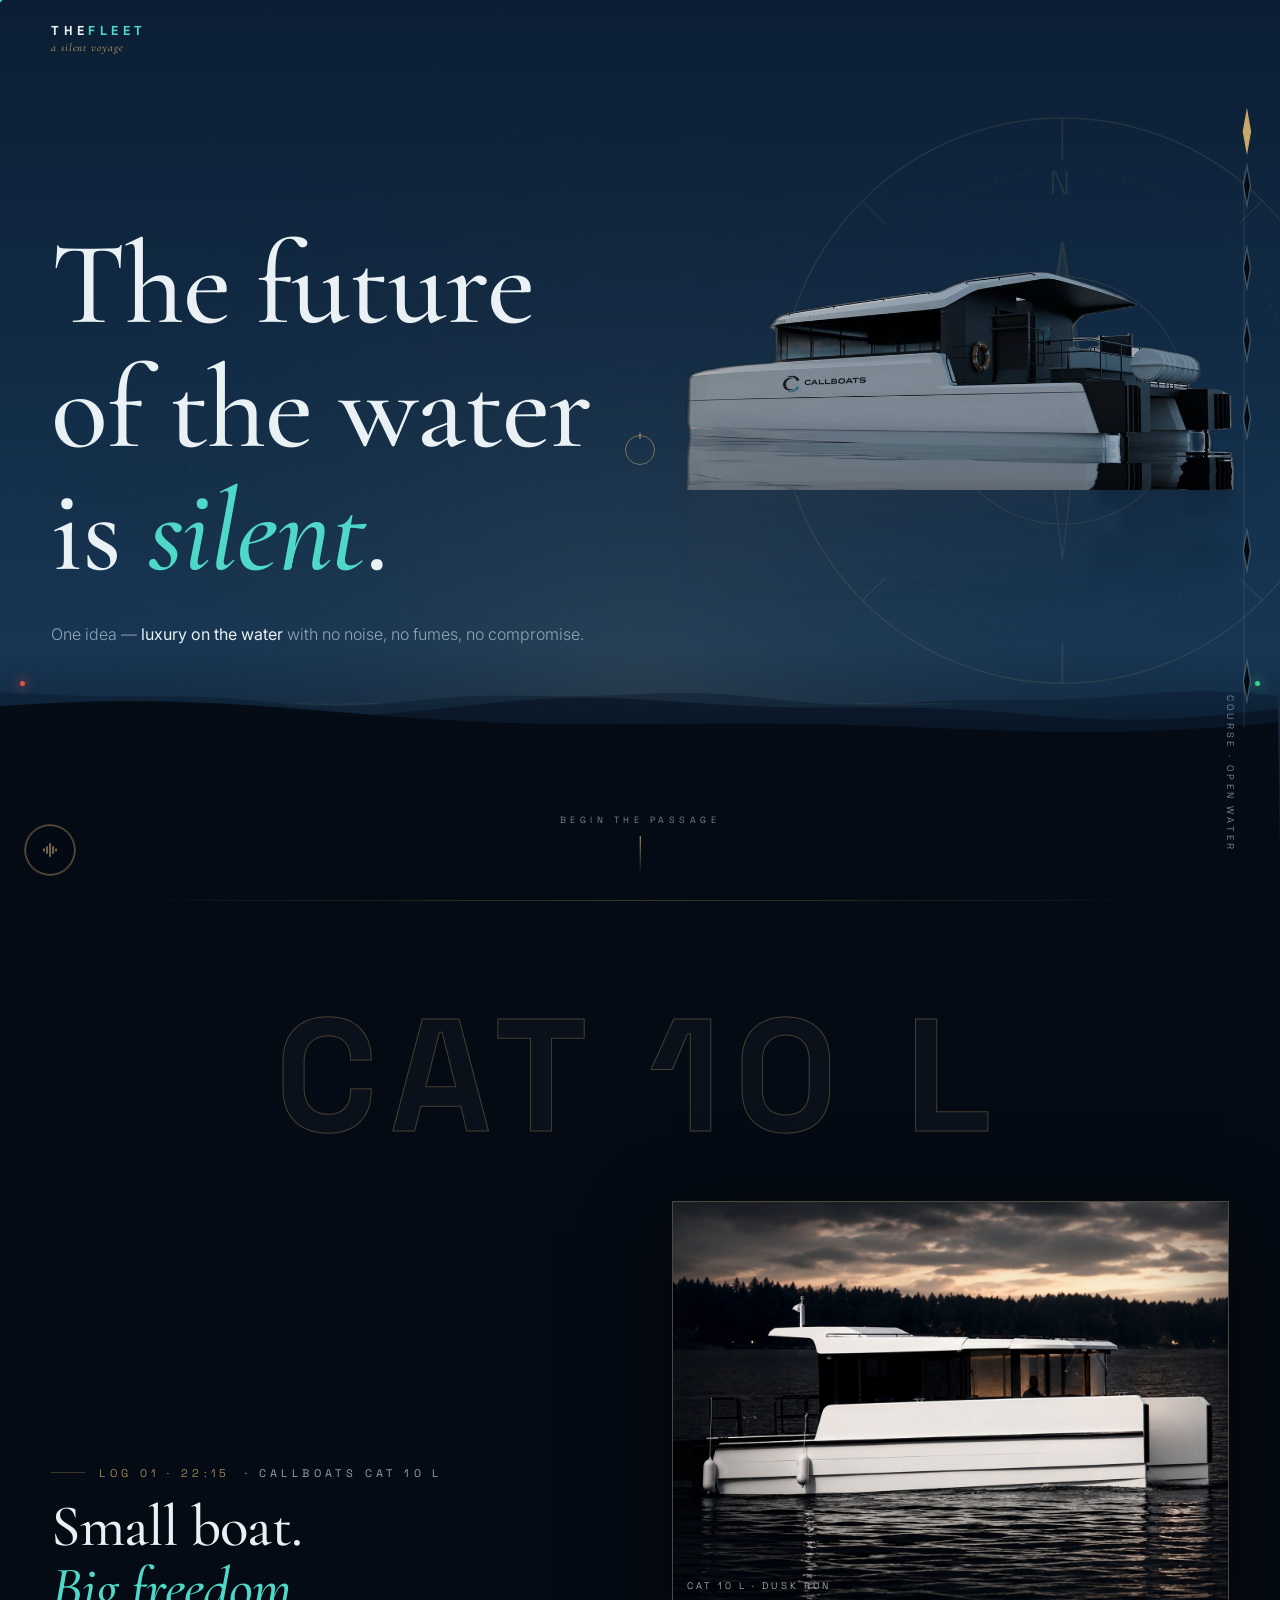
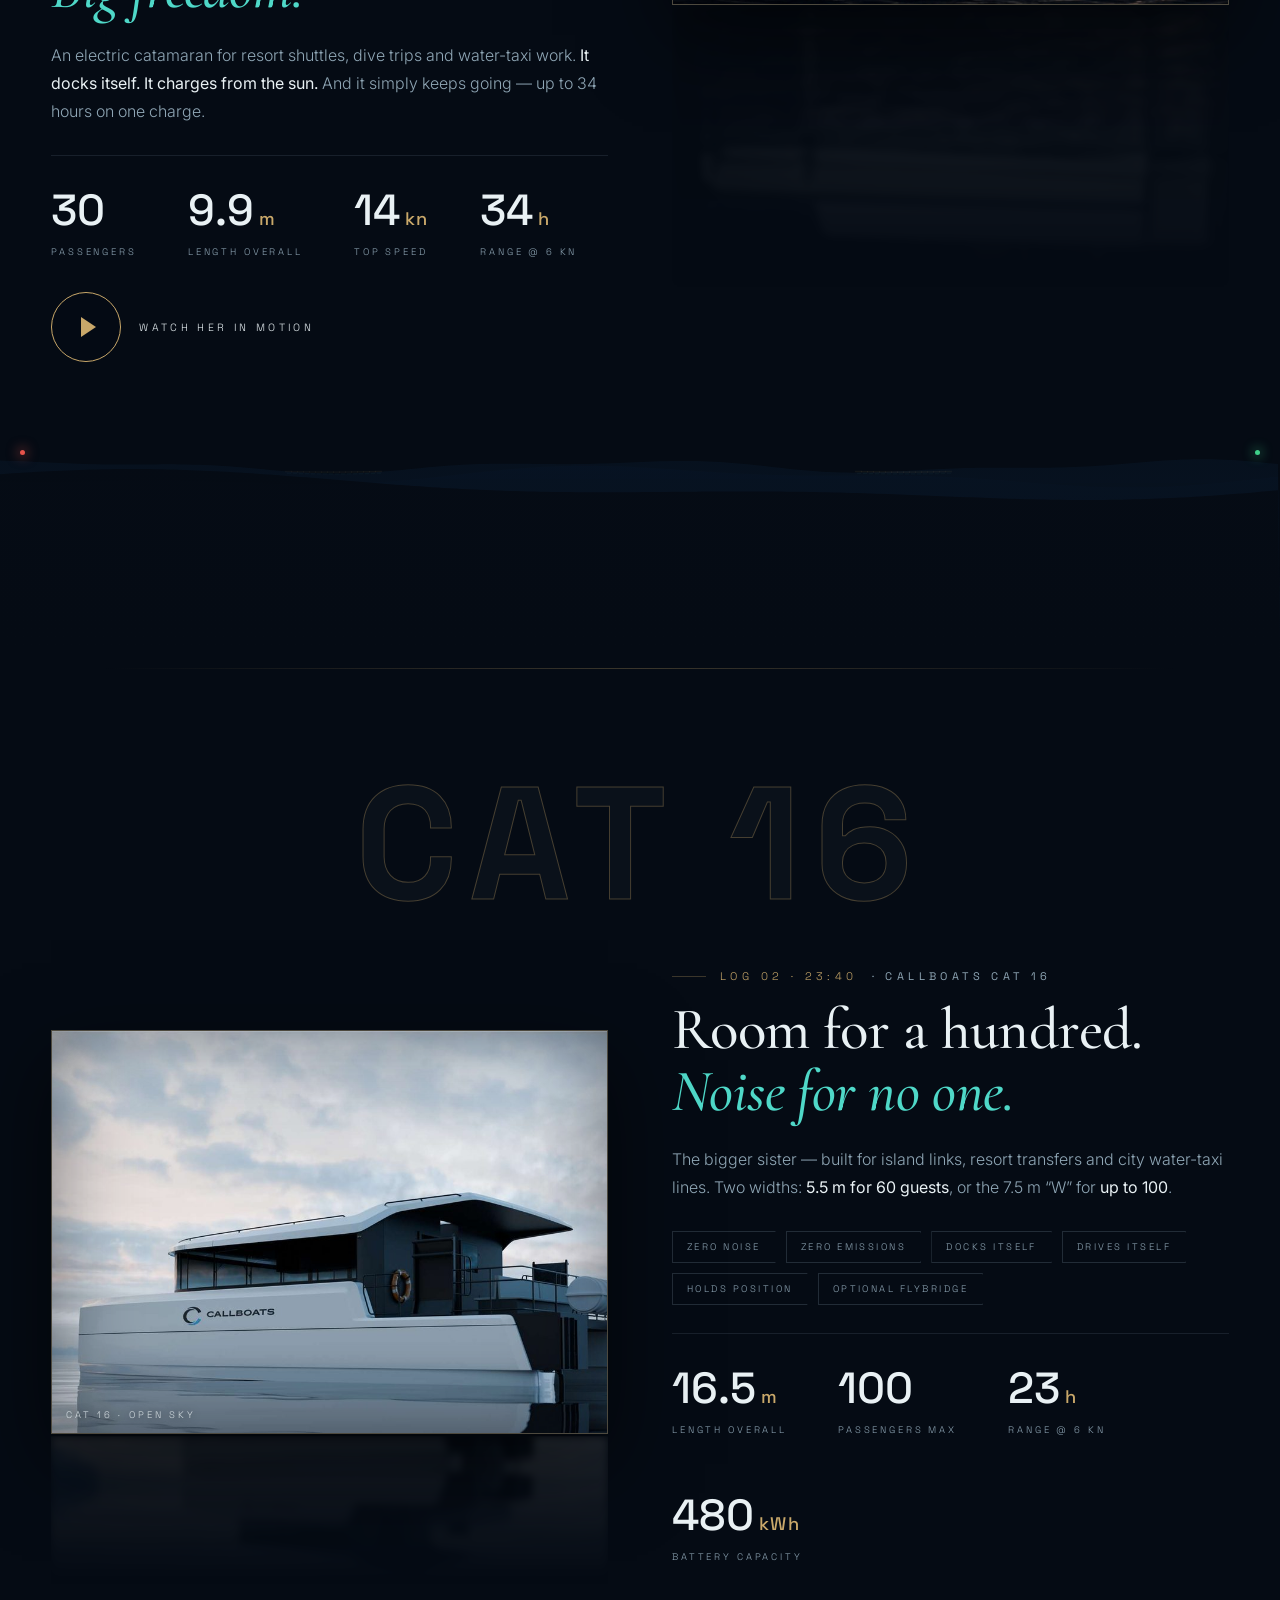
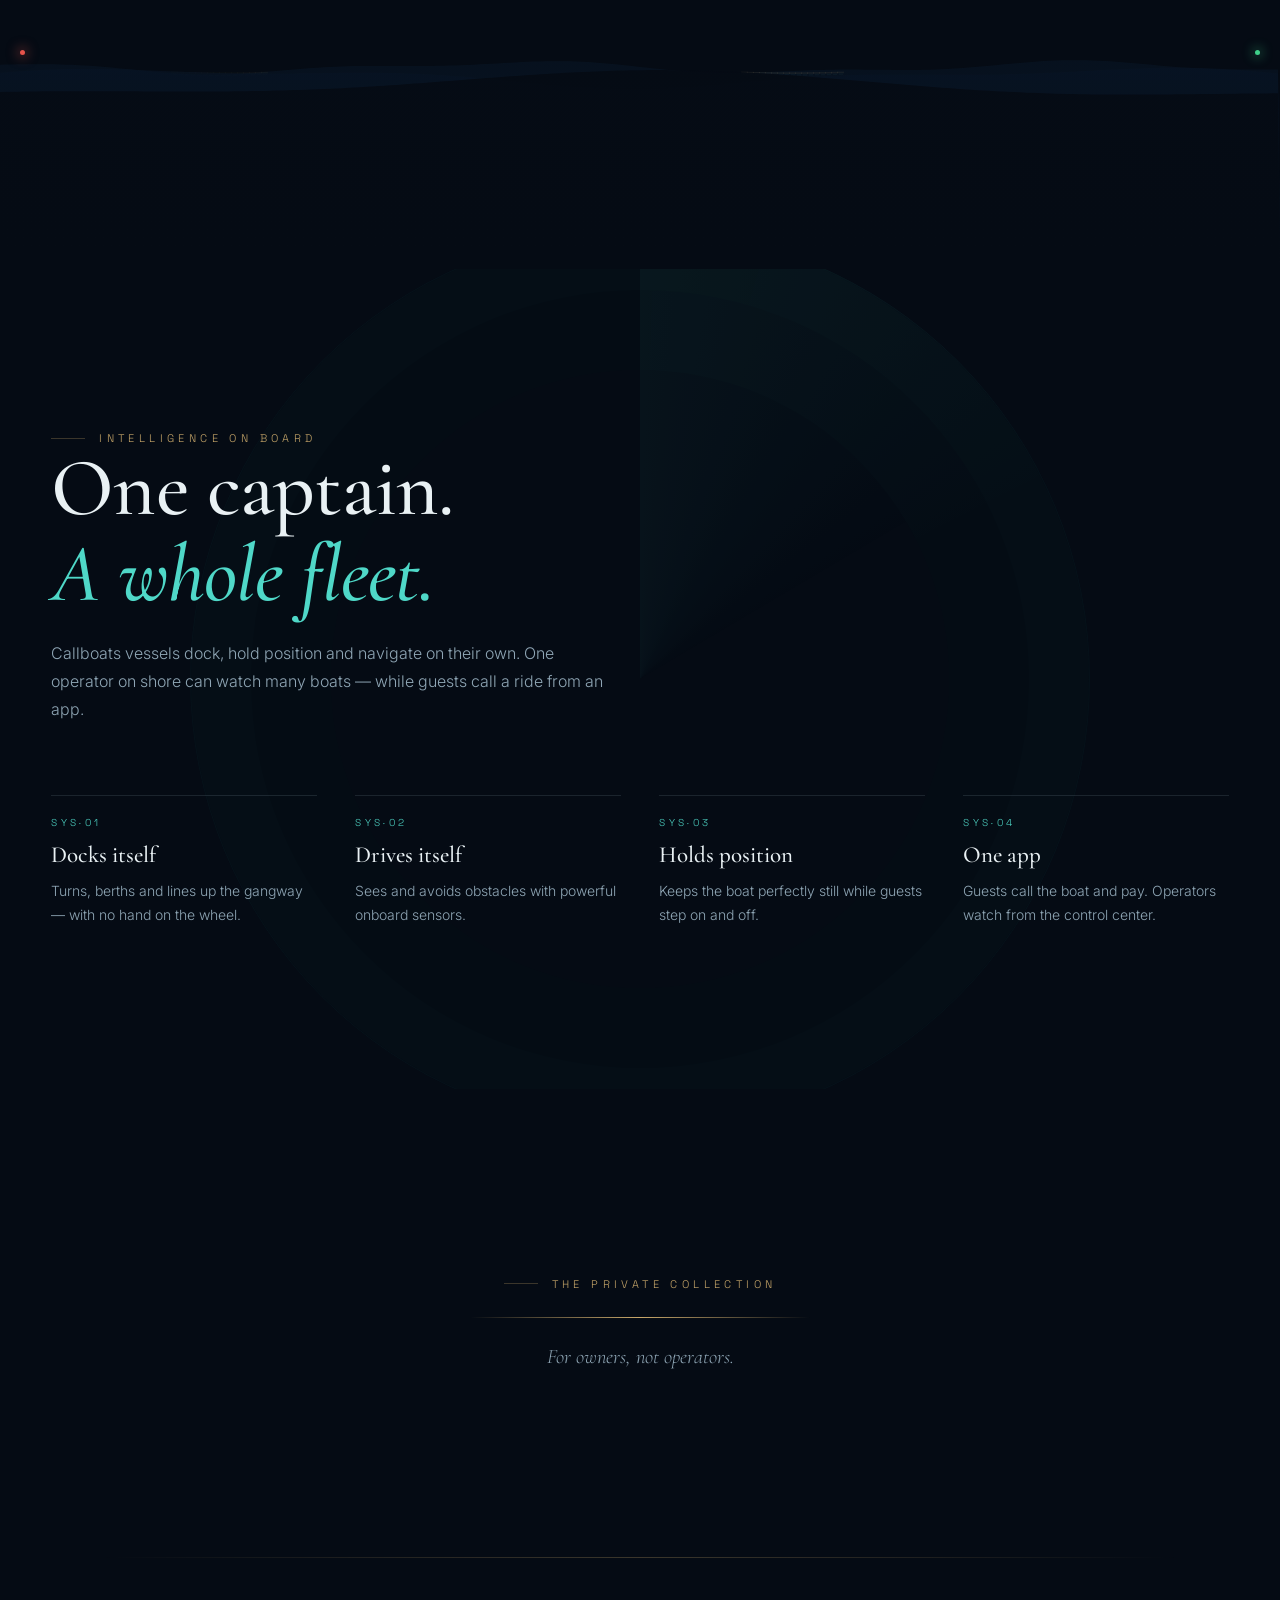
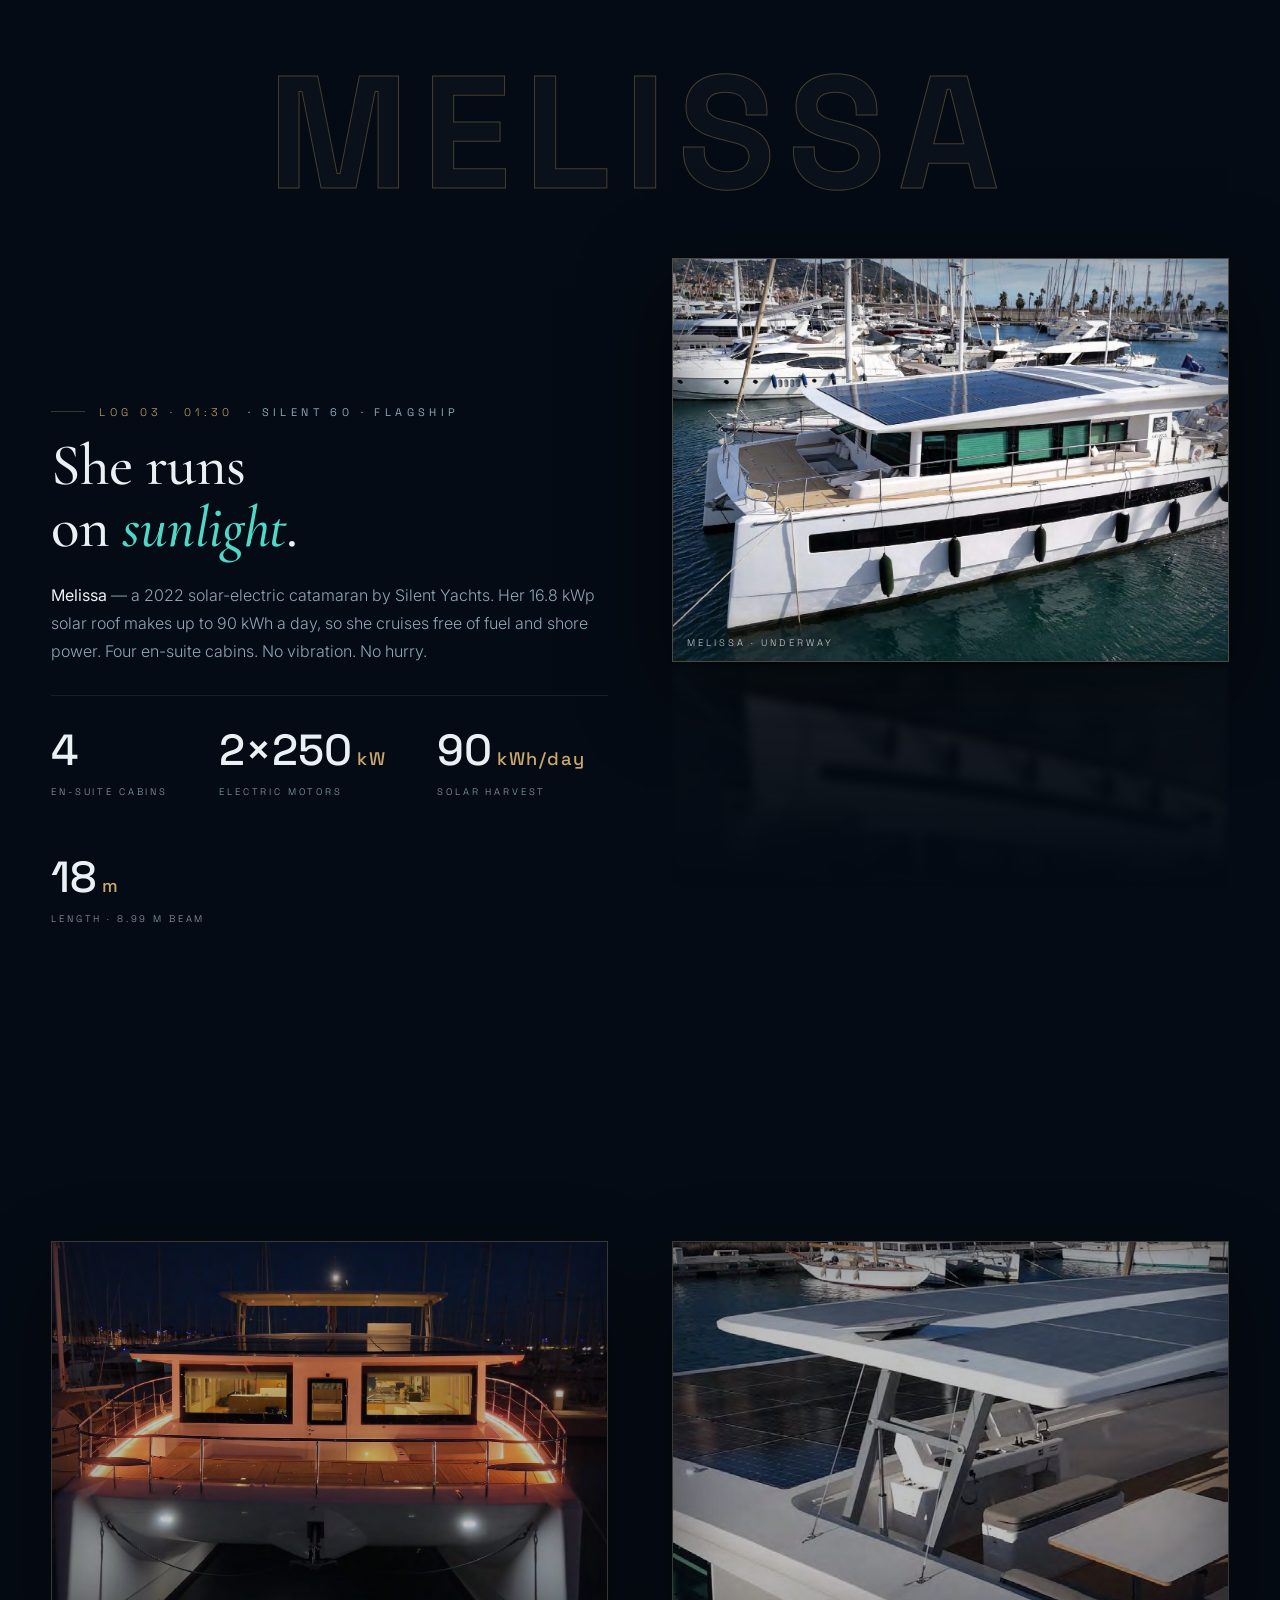
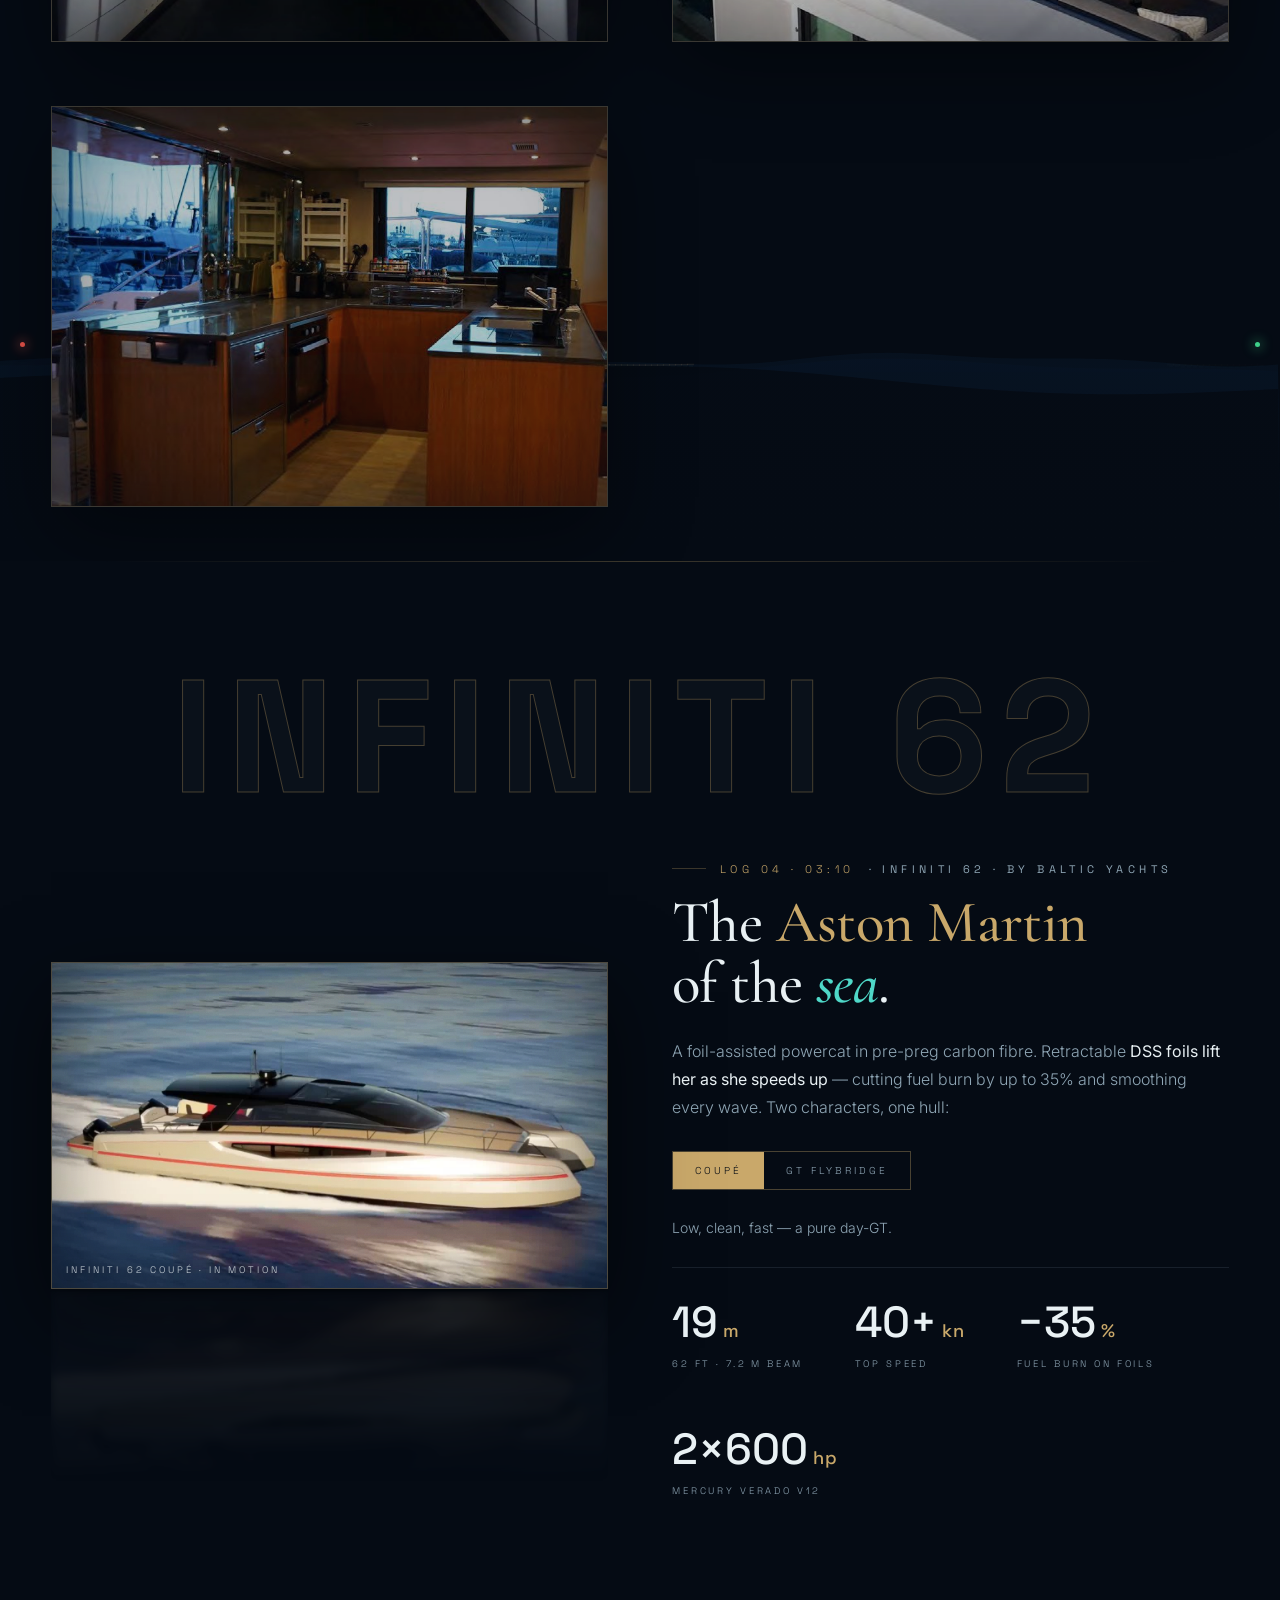
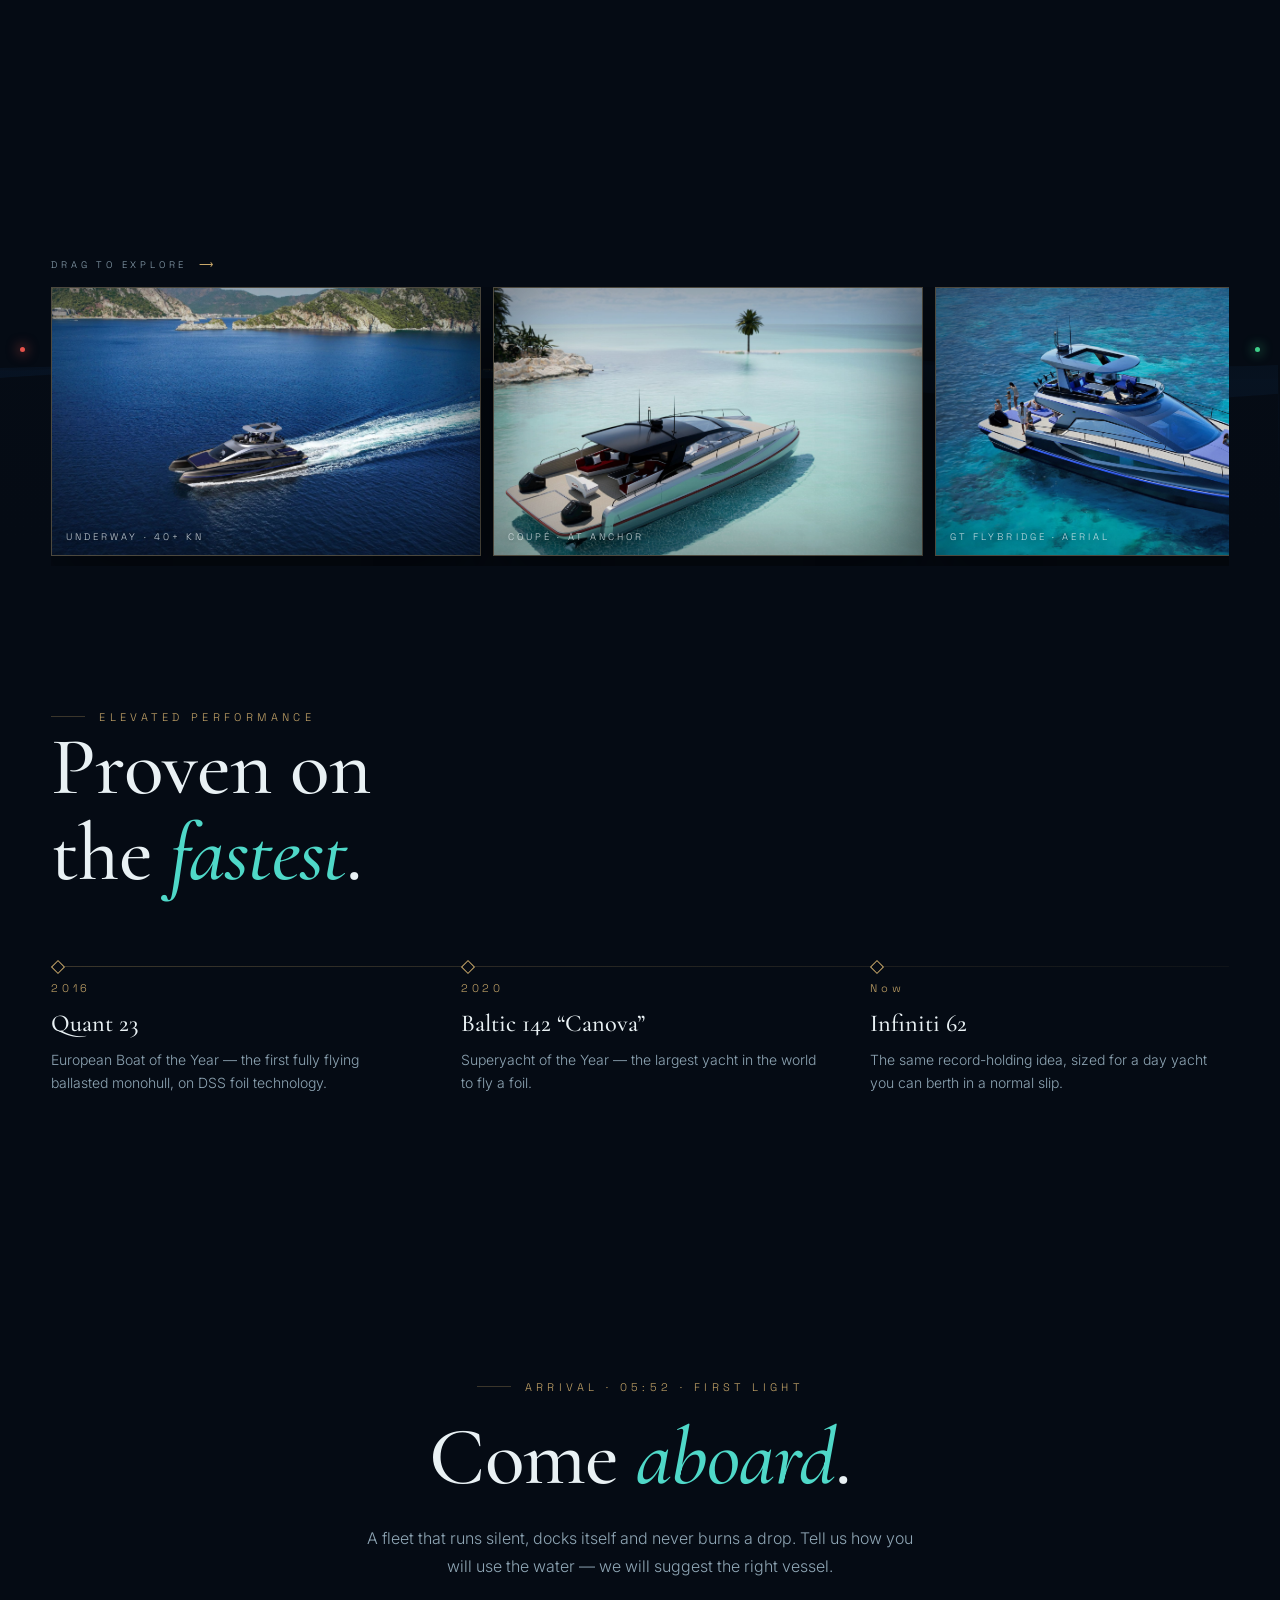
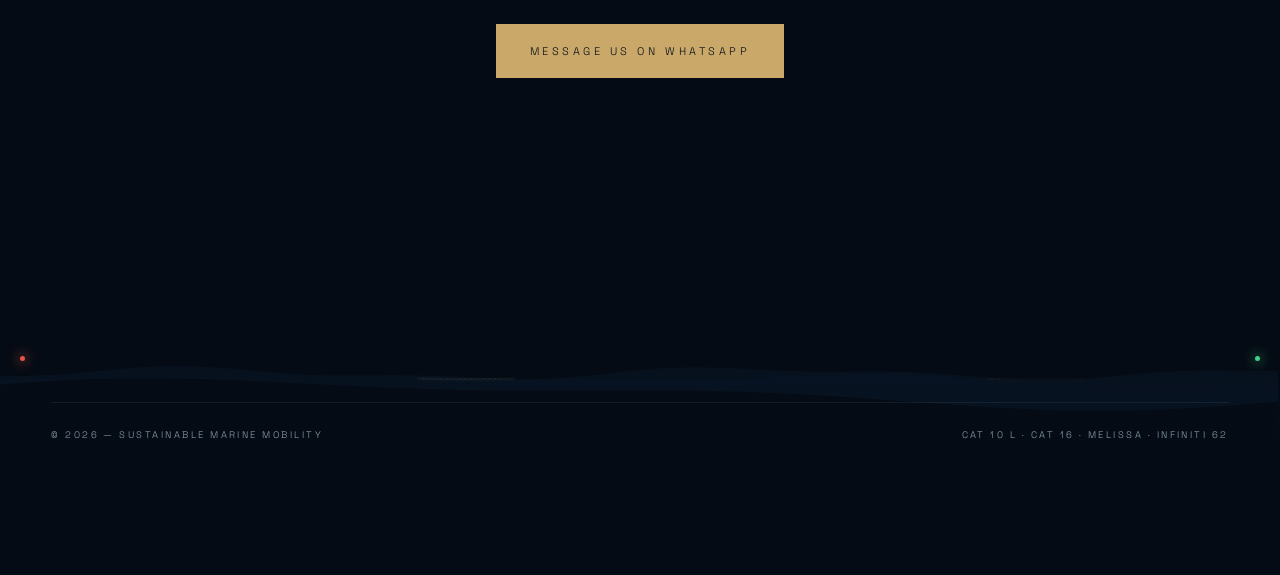
==== index.html @ 22b0156c "Add files via upload" ====
<!doctype html>
<html lang="en">
<head>
<meta charset="utf-8">
<meta name="viewport" content="width=device-width, initial-scale=1">
<title>The Fleet — A Silent Voyage</title>
<meta name="description" content="Four electric vessels. Luxury on the water with no noise, no fumes, no compromise.">
<link rel="preconnect" href="https://fonts.googleapis.com">
<link rel="preconnect" href="https://fonts.gstatic.com" crossorigin>
<link href="https://fonts.googleapis.com/css2?family=Cormorant+Garamond:ital,wght@0,400;0,500;0,600;1,400;1,500;1,600&family=Space+Grotesk:wght@400;500;700&family=Inter:wght@300;400;500&display=swap" rel="stylesheet">
<style>
:root{
  --abyss:#050B14;      /* deepest night water */
  --depth:#0A1626;      /* raised panels */
  --panel:#0D1B2E;
  --foam:#E9F1F4;       /* primary text */
  --mist:#8FA6B5;       /* secondary text */
  --brass:#C9A86A;      /* instruments, course line */
  --bio:#4FD8C8;        /* bioluminescent interaction */
  --line:rgba(201,168,106,.28);
  --serif:"Cormorant Garamond",serif;
  --grot:"Space Grotesk",sans-serif;
  --body:"Inter",sans-serif;
  --wl:32vh;            /* water strip height inside stages */
}
*{margin:0;padding:0;box-sizing:border-box}
html{scroll-behavior:smooth}
body{background:var(--abyss);color:var(--foam);font-family:var(--body);font-weight:300;overflow-x:hidden;-webkit-font-smoothing:antialiased}
::selection{background:rgba(79,216,200,.25);color:var(--foam)}
a{color:inherit;text-decoration:none}
img{display:block;max-width:100%}
button{font:inherit;color:inherit;background:none;border:0;cursor:pointer}

/* ---------- sky (fixed canvas) ---------- */
#sky{position:fixed;inset:0;z-index:0;pointer-events:none}

/* ---------- preloader ---------- */
#loader{position:fixed;inset:0;z-index:100;background:var(--abyss);display:flex;flex-direction:column;align-items:center;justify-content:center;gap:26px;transition:opacity .9s ease, visibility .9s}
#loader.done{opacity:0;visibility:hidden}
#loader .horizon{width:0;height:1px;background:linear-gradient(90deg,transparent,var(--brass),transparent);animation:hgrow 1.6s ease forwards}
@keyframes hgrow{to{width:min(280px,60vw)}}
#loader .sonar{position:relative;width:10px;height:10px}
#loader .sonar i{position:absolute;inset:0;border-radius:50%;border:1px solid var(--bio);opacity:0;animation:ping 2s ease-out infinite}
#loader .sonar i:nth-child(2){animation-delay:.6s}
#loader .sonar b{position:absolute;inset:3px;border-radius:50%;background:var(--bio)}
@keyframes ping{0%{transform:scale(1);opacity:.7}100%{transform:scale(9);opacity:0}}
#loader .cast{font-family:var(--grot);font-size:11px;letter-spacing:.42em;color:var(--mist);text-transform:uppercase}

/* ---------- cursor ---------- */
#cur,#curDot{position:fixed;top:0;left:0;z-index:99;pointer-events:none;border-radius:50%;transform:translate(-50%,-50%)}
#cur{width:30px;height:30px;border:1px solid rgba(201,168,106,.55);transition:width .25s,height .25s,border-color .25s;display:none}
#cur::after{content:"";position:absolute;left:50%;top:-3px;width:1px;height:6px;background:var(--brass);transform:translateX(-50%)}
#curDot{width:4px;height:4px;background:var(--bio);display:none}
body.fine #cur,body.fine #curDot{display:block}
body.fine *{cursor:none}
#cur.hov{width:52px;height:52px;border-color:var(--bio)}
.ping{position:fixed;z-index:98;width:14px;height:14px;border:1px solid var(--bio);border-radius:50%;pointer-events:none;transform:translate(-50%,-50%);animation:cping .7s ease-out forwards}
@keyframes cping{to{transform:translate(-50%,-50%) scale(6);opacity:0}}

/* ---------- nav ---------- */
nav{position:fixed;top:0;left:0;right:0;z-index:50;display:flex;align-items:center;justify-content:space-between;padding:22px clamp(20px,4vw,56px);transition:background .4s,backdrop-filter .4s,padding .4s}
nav.solid{background:rgba(5,11,20,.72);backdrop-filter:blur(14px);padding-top:14px;padding-bottom:14px;border-bottom:1px solid rgba(143,166,181,.08)}
.brand{font-family:var(--grot);font-weight:700;font-size:13px;letter-spacing:.34em}
.brand em{font-style:normal;color:var(--bio)}
.brand small{display:block;font-family:var(--serif);font-style:italic;font-weight:400;font-size:11px;letter-spacing:.08em;color:var(--brass);margin-top:2px}

/* ---------- course rail ---------- */
#rail{position:fixed;top:0;right:26px;height:100vh;width:20px;z-index:40;display:flex;align-items:center;justify-content:center}
#rail svg{height:62vh;overflow:visible}
#rail .track{stroke:rgba(143,166,181,.18);stroke-width:1}
#rail .prog{stroke:var(--brass);stroke-width:1;stroke-dasharray:1;stroke-dashoffset:1}
#rail .wp{fill:var(--abyss);stroke:rgba(143,166,181,.4);stroke-width:1;transition:fill .4s,stroke .4s;cursor:pointer}
#rail .wp.lit{fill:var(--brass);stroke:var(--brass)}
#railLabel{position:fixed;right:44px;bottom:48px;z-index:40;font-family:var(--grot);font-size:9.5px;letter-spacing:.34em;color:var(--mist);writing-mode:vertical-rl;text-transform:uppercase}

/* ---------- shared layout ---------- */
.stage{position:relative;z-index:1;min-height:100vh;min-height:100svh;display:flex;flex-direction:column;justify-content:flex-end;overflow:hidden}
.inner{position:relative;z-index:3;width:min(1240px,92vw);margin:0 auto}
.log{font-family:var(--grot);font-size:11px;letter-spacing:.4em;color:var(--brass);text-transform:uppercase;display:flex;align-items:center;gap:14px}
.log::before{content:"";width:34px;height:1px;background:var(--line)}
.log b{color:var(--mist);font-weight:400}
h1,h2{font-family:var(--serif);font-weight:500;line-height:1.05;letter-spacing:-.01em;overflow-wrap:break-word}
h1{font-size:clamp(52px,9.2vw,138px)}
h2{font-size:clamp(42px,6.4vw,96px)}
h1 em,h2 em{font-style:italic;color:var(--bio)}
h1 .br,h2 .br{color:var(--brass)}
.body-txt{max-width:560px;color:var(--mist);font-size:clamp(15px,1.25vw,17.5px);line-height:1.75}
.body-txt strong{color:var(--foam);font-weight:400}

/* reveal */
.rv{opacity:0;transform:translateY(34px);transition:opacity 1s cubic-bezier(.2,.6,.2,1),transform 1s cubic-bezier(.2,.6,.2,1)}
.rv.in{opacity:1;transform:none}
.rv.d1{transition-delay:.12s}.rv.d2{transition-delay:.24s}.rv.d3{transition-delay:.36s}.rv.d4{transition-delay:.48s}

/* ---------- water strips + floating plates ---------- */
.water{position:absolute;left:0;right:0;bottom:0;height:var(--wl);z-index:1}
.water canvas{width:100%;height:100%;display:block}
.harbor{position:relative;z-index:2;display:flex;align-items:flex-end;justify-content:center}
.plate-wrap{position:relative;animation:bob 7.5s ease-in-out infinite}
.stage:nth-of-type(odd) .plate-wrap{animation-duration:8.8s;animation-delay:-2.2s}
@keyframes bob{0%,100%{transform:translateY(0) rotate(-.45deg)}50%{transform:translateY(-10px) rotate(.45deg)}}
.plate{position:relative;border:1px solid rgba(201,168,106,.35);box-shadow:0 30px 80px rgba(0,0,0,.55), inset 0 0 0 1px rgba(5,11,20,.6);overflow:hidden;background:var(--depth)}
.plate img,.plate video{width:100%;height:100%;object-fit:cover;display:block}
.plate .cap{position:absolute;left:14px;bottom:12px;z-index:3;font-family:var(--grot);font-size:9.5px;letter-spacing:.32em;color:rgba(233,241,244,.85);text-transform:uppercase;text-shadow:0 1px 8px rgba(0,0,0,.7)}
.plate::after{content:"";position:absolute;inset:0;box-shadow:inset 0 0 90px rgba(5,11,20,.55);pointer-events:none}
.refl{margin-top:2px;transform:scaleY(-1);filter:blur(4px) saturate(.7) brightness(.7);opacity:.28;-webkit-mask-image:linear-gradient(to top,rgba(0,0,0,.55),transparent 62%);mask-image:linear-gradient(to top,rgba(0,0,0,.55),transparent 62%);pointer-events:none;animation:shimmer 6s ease-in-out infinite}
@keyframes shimmer{0%,100%{transform:scaleY(-1) skewX(0deg)}50%{transform:scaleY(-1) skewX(1.2deg);opacity:.22}}
.refl img{width:100%;display:block}

/* specs — instrument row */
.specs{display:flex;flex-wrap:wrap;gap:clamp(22px,4vw,64px);border-top:1px solid rgba(143,166,181,.14);padding-top:26px}
.spec .n{font-family:var(--grot);font-weight:500;font-size:clamp(30px,3.4vw,46px);color:var(--foam);display:flex;align-items:baseline;gap:5px}
.spec .n small{font-size:.42em;color:var(--brass);letter-spacing:.08em}
.spec .l{font-family:var(--grot);font-size:9.5px;letter-spacing:.3em;color:var(--mist);text-transform:uppercase;margin-top:8px}

/* pennant flags */
.flags{display:flex;flex-wrap:wrap;gap:10px}
.flags span{font-family:var(--grot);font-size:9.5px;letter-spacing:.26em;text-transform:uppercase;color:var(--mist);border:1px solid rgba(143,166,181,.22);padding:9px 14px;clip-path:polygon(0 0,100% 0,calc(100% - 8px) 50%,100% 100%,0 100%);transition:color .3s,border-color .3s}
.flags span:hover{color:var(--bio);border-color:rgba(79,216,200,.5)}

/* ---------- hero ---------- */
#departure{padding-top:104px}
.hero-boat{position:absolute;right:clamp(28px,3vw,60px);bottom:calc(var(--wl) - 10vh);width:min(640px,44vw);z-index:2;animation:bob 9.5s ease-in-out infinite;pointer-events:none}
.hero-boat img{width:100%;display:block;filter:brightness(.86) saturate(.8)}
.hero-boat .hb-refl{transform:scaleY(-1);margin-top:-1.5%;filter:blur(5px) brightness(.55) saturate(.6);opacity:.25;-webkit-mask-image:linear-gradient(to top,rgba(0,0,0,.6),transparent 55%);mask-image:linear-gradient(to top,rgba(0,0,0,.6),transparent 55%);animation:shimmer 7s ease-in-out infinite}
#departure .inner{padding-bottom:calc(var(--wl) - 4vh)}
#departure h1{margin:18px 0 26px}
#departure .compass{position:absolute;right:max(-6vw,calc((100vw - 1500px)/2));top:50%;transform:translateY(-58%);width:min(46vw,620px);aspect-ratio:1;z-index:1;opacity:.12;pointer-events:none}
#departure .compass .ring{animation:spin 140s linear infinite;transform-origin:50% 50%}
@keyframes spin{to{transform:rotate(360deg)}}
.scroll-hint{position:absolute;left:50%;bottom:26px;transform:translateX(-50%);z-index:4;font-family:var(--grot);font-size:9px;letter-spacing:.5em;color:var(--mist);text-transform:uppercase;display:flex;flex-direction:column;align-items:center;gap:10px}
.scroll-hint i{width:1px;height:38px;background:linear-gradient(var(--brass),transparent);animation:drop 2s ease-in-out infinite}
@keyframes drop{0%{transform:scaleY(0);transform-origin:top}55%{transform:scaleY(1);transform-origin:top}56%{transform-origin:bottom}100%{transform:scaleY(0);transform-origin:bottom}}

/* ---------- chapter nameplates ---------- */
.boat-stage{padding-top:96px}
.boat-stage::before{content:"";position:absolute;top:0;left:8vw;right:8vw;height:1px;background:linear-gradient(90deg,transparent,rgba(201,168,106,.28),transparent);z-index:2}
.hullname{position:relative;z-index:1;text-align:center;font-family:var(--grot);font-weight:700;text-transform:uppercase;letter-spacing:.08em;font-size:clamp(44px,12.5vw,185px);line-height:1;color:rgba(233,241,244,.028);-webkit-text-stroke:1px rgba(201,168,106,.32);pointer-events:none;white-space:nowrap;margin-bottom:5vh}

/* ---------- play button ---------- */
.play{display:inline-flex;align-items:center;gap:18px;font-family:var(--grot);font-size:10.5px;letter-spacing:.32em;color:var(--foam);text-transform:uppercase}
.play i{width:70px;height:70px;border-radius:50%;border:1px solid var(--brass);display:flex;align-items:center;justify-content:center;position:relative;transition:.35s;flex:none;background:rgba(5,11,20,.35)}
.play i::before{content:"";width:0;height:0;border-left:15px solid var(--brass);border-top:10px solid transparent;border-bottom:10px solid transparent;margin-left:5px;transition:.35s}
.play i::after{content:"";position:absolute;inset:0;border-radius:50%;border:1px solid rgba(79,216,200,.55);opacity:0}
.play:hover i{border-color:var(--bio);transform:scale(1.07)}
.play:hover i::before{border-left-color:var(--bio)}
.play:hover i::after{opacity:1;animation:ping 1.6s ease-out infinite}

/* ---------- boat stages ---------- */
.boat-stage .inner{display:grid;grid-template-columns:minmax(0,1fr) minmax(0,1fr);gap:clamp(28px,5vw,90px);align-items:end;padding-bottom:calc(var(--wl) - 10vh)}
.boat-stage .txt{padding-bottom:12vh}
.boat-stage h2{margin:16px 0 22px;font-size:clamp(40px,4.6vw,78px)}
.boat-stage .body-txt{margin-bottom:30px}
.boat-stage .harbor{align-self:end}
.boat-stage .plate{aspect-ratio:4/2.9;width:100%}
.boat-stage .inner>.txt{grid-column:1;grid-row:1}
.boat-stage .inner>.harbor{grid-column:2;grid-row:1}
.boat-stage.flip .inner>.txt{grid-column:2}
.boat-stage.flip .inner>.harbor{grid-column:1}
.more{display:inline-flex;align-items:center;gap:12px;font-family:var(--grot);font-size:10px;letter-spacing:.3em;color:var(--brass);text-transform:uppercase;border-bottom:1px solid transparent;transition:color .3s}
.more::after{content:"→";transition:transform .3s}
.more:hover{color:var(--bio)}
.more:hover::after{transform:translateX(6px)}

/* thumbs */
.thumbs{display:grid;grid-template-columns:repeat(3,1fr);gap:10px;margin-top:10px}
.thumbs .plate{aspect-ratio:1/0.72;cursor:pointer;opacity:.75;transition:opacity .3s,transform .3s}
.thumbs .plate:hover{opacity:1;transform:translateY(-4px)}

/* ---------- autonomy (radar) ---------- */
#autonomy{min-height:auto;padding:18vh 0;justify-content:center}
#autonomy .radar{position:absolute;left:50%;top:50%;width:min(120vh,900px);aspect-ratio:1;transform:translate(-50%,-50%);border-radius:50%;background:conic-gradient(from 0deg,rgba(79,216,200,.07),transparent 18%);animation:sweep 9s linear infinite;z-index:0;opacity:.6}
#autonomy .radar::after{content:"";position:absolute;inset:0;border-radius:50%;border:1px solid rgba(79,216,200,.06);box-shadow:inset 0 0 0 60px rgba(79,216,200,.015), inset 0 0 0 140px rgba(79,216,200,.015)}
@keyframes sweep{to{transform:translate(-50%,-50%) rotate(360deg)}}
.grid4{display:grid;grid-template-columns:repeat(4,1fr);gap:clamp(18px,3vw,42px);margin-top:8vh}
.cell{border-top:1px solid rgba(143,166,181,.16);padding-top:20px}
.cell .k{font-family:var(--grot);font-size:10px;letter-spacing:.34em;color:var(--bio)}
.cell h3{font-family:var(--serif);font-weight:500;font-size:clamp(20px,1.8vw,26px);margin:12px 0 10px}
.cell p{color:var(--mist);font-size:14px;line-height:1.7}

/* ---------- divider ---------- */
#collection{min-height:52vh;justify-content:center;text-align:center}
#collection .rule{width:min(340px,70vw);height:1px;margin:26px auto;background:linear-gradient(90deg,transparent,var(--brass),transparent)}
#collection p{color:var(--mist);font-family:var(--serif);font-style:italic;font-size:clamp(17px,1.6vw,21px)}

/* ---------- infiniti ---------- */
.toggle{display:inline-flex;border:1px solid rgba(201,168,106,.35);margin-bottom:26px}
.toggle button{font-family:var(--grot);font-size:10px;letter-spacing:.3em;text-transform:uppercase;color:var(--mist);padding:12px 22px;transition:.3s}
.toggle button.on{background:var(--brass);color:var(--abyss)}
.strip-wrap{width:min(1240px,92vw);margin:56px auto 0;position:relative;z-index:3}
.drag-hint{font-family:var(--grot);font-size:9.5px;letter-spacing:.4em;color:var(--mist);text-transform:uppercase;display:flex;align-items:center;gap:12px;margin-bottom:16px}
.drag-hint::after{content:"⟶";color:var(--brass);animation:nudge 2.4s ease-in-out infinite}
@keyframes nudge{0%,100%{transform:translateX(0)}50%{transform:translateX(10px)}}
.strip{display:flex;gap:12px;overflow-x:auto;scroll-snap-type:x mandatory;padding-bottom:10px;cursor:grab;-webkit-overflow-scrolling:touch;scrollbar-width:none;user-select:none}
.strip::-webkit-scrollbar{display:none}
.strip .plate{flex:0 0 min(430px,74vw);aspect-ratio:16/10;scroll-snap-align:start}
.strip .plate img{pointer-events:none}
.strip.dragging{cursor:grabbing;scroll-snap-type:none}
.grain{position:absolute;inset:0;z-index:2;pointer-events:none;opacity:.08;mix-blend-mode:overlay;background-image:url("data:image/svg+xml,%3Csvg xmlns='http://www.w3.org/2000/svg' width='120' height='120'%3E%3Cfilter id='n'%3E%3CfeTurbulence type='fractalNoise' baseFrequency='0.9' numOctaves='2'/%3E%3C/filter%3E%3Crect width='120' height='120' filter='url(%23n)' opacity='0.9'/%3E%3C/svg%3E")}

/* ---------- nav lights (port / starboard) ---------- */
.water::before,.water::after{content:"";position:absolute;top:24%;width:5px;height:5px;border-radius:50%;z-index:2;animation:navblink 3.2s ease-in-out infinite}
.water::before{left:20px;background:#E6534B;box-shadow:0 0 12px 2px rgba(230,83,75,.5)}
.water::after{right:20px;background:#3FD08A;box-shadow:0 0 12px 2px rgba(63,208,138,.45);animation-delay:1.6s}
@keyframes navblink{0%,100%{opacity:.85}50%{opacity:.18}}

/* ---------- heritage ---------- */
#heritage{min-height:auto;padding:16vh 0 20vh;justify-content:center}
.timeline{display:grid;grid-template-columns:repeat(3,1fr);gap:clamp(20px,4vw,60px);margin-top:7vh;position:relative}
.timeline::before{content:"";position:absolute;top:7px;left:0;right:0;height:1px;background:linear-gradient(90deg,var(--line),rgba(201,168,106,.06))}
.tl .yr{font-family:var(--grot);font-size:11px;letter-spacing:.34em;color:var(--brass);position:relative;padding-top:22px}
.tl .yr::before{content:"";position:absolute;top:3px;left:2px;width:8px;height:8px;background:var(--abyss);border:1px solid var(--brass);transform:rotate(45deg)}
.tl h3{font-family:var(--serif);font-weight:500;font-size:clamp(20px,1.9vw,27px);margin:14px 0 10px}
.tl p{color:var(--mist);font-size:14px;line-height:1.7}

/* ---------- arrival ---------- */
#arrival{text-align:center;justify-content:center;min-height:100vh}
#arrival .inner{padding-bottom:calc(var(--wl) + 4vh)}
#arrival h2{margin:20px 0 24px}
#arrival .body-txt{margin:0 auto 44px}
.wa{display:inline-flex;align-items:center;gap:14px;font-family:var(--grot);font-size:11px;letter-spacing:.32em;text-transform:uppercase;color:var(--abyss);background:var(--brass);padding:20px 34px;transition:.35s;position:relative;overflow:hidden}
.wa:hover{background:var(--bio);letter-spacing:.4em}
footer{position:relative;z-index:3;display:flex;flex-wrap:wrap;gap:14px;justify-content:space-between;width:min(1240px,92vw);margin:0 auto;padding:26px 0 30px;border-top:1px solid rgba(143,166,181,.1);font-family:var(--grot);font-size:9.5px;letter-spacing:.26em;color:var(--mist);text-transform:uppercase}

/* ---------- elevenlabs slot ---------- */
#elevenlabs-slot{position:fixed;left:24px;bottom:24px;z-index:60}
#elevenlabs-slot .stub{width:52px;height:52px;border-radius:50%;border:1px solid var(--line);background:rgba(5,11,20,.7);backdrop-filter:blur(8px);display:flex;align-items:center;justify-content:center;color:var(--brass)}
#elevenlabs-slot .stub svg{width:18px;height:18px}
#elevenlabs-slot .stub::after{content:"";position:absolute;inset:0;border-radius:50%;border:1px solid rgba(201,168,106,.5);animation:ping 3.4s ease-out infinite}

/* ---------- responsive ---------- */
@media (max-width:980px){
  :root{--wl:24vh}
  #rail,#railLabel{display:none}
  .boat-stage .inner{grid-template-columns:1fr;align-items:start}
  .boat-stage .txt{padding-bottom:4vh}
  .boat-stage .harbor{max-width:560px;margin:0 auto;width:100%}
  #departure{padding-top:92px}
  .hero-boat{position:relative;right:auto;bottom:auto;width:min(520px,88vw);margin:5vh auto calc(var(--wl) - 9vh)}
  #departure .inner{padding-bottom:10vh}
  #departure .compass{right:-24vw;top:auto;bottom:-6vh;width:78vw;opacity:.1}
  .play i{width:60px;height:60px}
  .grid4{grid-template-columns:1fr 1fr}
  .timeline{grid-template-columns:1fr}
  .timeline::before{display:none}
  .thumbs{grid-template-columns:repeat(3,1fr)}
}
@media (prefers-reduced-motion:reduce){
  .plate-wrap,.refl,#autonomy .radar,.scroll-hint i,#elevenlabs-slot .stub::after,#departure .compass .ring,.water::before,.water::after,.drag-hint::after,.play:hover i::after,.hero-boat,.hero-boat .hb-refl{animation:none!important}
  html{scroll-behavior:auto}
  .rv{transition:none}
}
</style>
</head>
<body>
<canvas id="sky"></canvas>

<div id="loader">
  <div class="sonar"><i></i><i></i><b></b></div>
  <div class="horizon"></div>
  <div class="cast">The Fleet · casting off</div>
</div>

<div id="cur"></div><div id="curDot"></div>

<nav id="nav">
  <a class="brand" href="#departure">THE<em>FLEET</em><small>a silent voyage</small></a>
</nav>

<div id="rail">
  <svg viewBox="0 0 20 100" preserveAspectRatio="none" width="20">
    <line class="track" x1="10" y1="0" x2="10" y2="100"/>
    <line class="prog" pathLength="1" x1="10" y1="0" x2="10" y2="100"/>
  </svg>
</div>
<div id="railLabel">course · open water</div>

<!-- ================= DEPARTURE ================= -->
<section class="stage" id="departure">
  <div class="inner">
    <h1 class="rv">The future<br>of the water<br>is <em>silent</em>.</h1>
    <p class="body-txt rv d1">One idea — <strong>luxury on the water</strong> with no noise, no fumes, no compromise.</p>
  </div>
  <div class="compass" aria-hidden="true">
    <svg viewBox="0 0 200 200" fill="none" stroke="#C9A86A">
      <g class="ring">
        <circle cx="100" cy="100" r="96" stroke-width=".5"/>
        <circle cx="100" cy="100" r="78" stroke-width=".3" stroke-dasharray="1 3"/>
        <g stroke-width=".6">
          <path d="M100 4v14M100 182v14M4 100h14M182 100h14"/>
          <path d="M32 32l8 8M160 160l8 8M168 32l-8 8M40 160l-8 8" stroke-width=".4"/>
        </g>
      </g>
      <circle cx="100" cy="100" r="42" stroke-width=".4"/>
      <path d="M100 46l7 47-7 61-7-61z" stroke-width=".5"/>
      <path d="M100 46l7 47h-14z" fill="#C9A86A" fill-opacity=".5"/>
      <text x="100" y="30" text-anchor="middle" font-size="11" fill="#C9A86A" stroke="none" font-family="Space Grotesk, sans-serif" letter-spacing="2">N</text>
    </svg>
  </div>
  <div class="hero-boat" aria-hidden="true">
    <img src="./hero-boat.png" alt="">
    <div class="hb-refl"><img src="./hero-boat.png" alt=""></div>
  </div>
  <div class="water"><canvas></canvas></div>
  <div class="scroll-hint">Begin the passage<i></i></div>
</section>

<!-- ================= LOG 01 · CAT 10 L ================= -->
<section class="stage boat-stage" id="cat10">
  <div class="hullname" aria-hidden="true">Cat 10 L</div>
  <div class="inner">
    <div class="txt">
      <div class="log rv">Log 01 · 22:15 <b>· Callboats Cat 10 L</b></div>
      <h2 class="rv d1">Small boat.<br><em>Big freedom.</em></h2>
      <p class="body-txt rv d2">An electric catamaran for resort shuttles, dive trips and water-taxi work. <strong>It docks itself. It charges from the sun.</strong> And it simply keeps going — up to 34 hours on one charge.</p>
      <div class="specs rv d3">
        <div class="spec"><div class="n" data-count="30">0</div><div class="l">Passengers</div></div>
        <div class="spec"><div class="n" data-count="9.9"><span>0</span><small>m</small></div><div class="l">Length overall</div></div>
        <div class="spec"><div class="n" data-count="14"><span>0</span><small>kn</small></div><div class="l">Top speed</div></div>
        <div class="spec"><div class="n" data-count="34"><span>0</span><small>h</small></div><div class="l">Range @ 6 kn</div></div>
      </div>
      <p class="rv d4" style="margin-top:34px"><a class="play" href="https://callboats.com" target="_blank" rel="noopener" data-hover><i></i>Watch her in motion</a></p>
    </div>
    <div class="harbor">
      <div class="plate-wrap">
        <div class="plate"><img src="./assets/img/cat10l-dusk.jpg" alt="Cat 10 L at dusk" loading="lazy"><span class="cap">Cat 10 L · dusk run</span></div>
        <div class="refl"><img src="./assets/img/cat10l-dusk.jpg" alt=""></div>
      </div>
    </div>
  </div>
  <div class="water"><canvas></canvas></div>
</section>

<!-- ================= LOG 02 · CAT 16 ================= -->
<section class="stage boat-stage flip" id="cat16">
  <div class="hullname" aria-hidden="true">Cat 16</div>
  <div class="inner">
    <div class="txt">
      <div class="log rv">Log 02 · 23:40 <b>· Callboats Cat 16</b></div>
      <h2 class="rv d1">Room for a hundred.<br><em>Noise for no one.</em></h2>
      <p class="body-txt rv d2">The bigger sister — built for island links, resort transfers and city water-taxi lines. Two widths: <strong>5.5&nbsp;m for 60 guests</strong>, or the 7.5&nbsp;m “W” for <strong>up to 100</strong>.</p>
      <div class="flags rv d3" style="margin-bottom:28px">
        <span>Zero noise</span><span>Zero emissions</span><span>Docks itself</span><span>Drives itself</span><span>Holds position</span><span>Optional flybridge</span>
      </div>
      <div class="specs rv d4">
        <div class="spec"><div class="n" data-count="16.5"><span>0</span><small>m</small></div><div class="l">Length overall</div></div>
        <div class="spec"><div class="n" data-count="100">0</div><div class="l">Passengers max</div></div>
        <div class="spec"><div class="n" data-count="23"><span>0</span><small>h</small></div><div class="l">Range @ 6 kn</div></div>
        <div class="spec"><div class="n" data-count="480"><span>0</span><small>kWh</small></div><div class="l">Battery capacity</div></div>
      </div>
    </div>
    <div class="harbor">
      <div class="plate-wrap">
        <div class="plate"><img src="./assets/img/cat16-profile.jpg" alt="Cat 16 profile" loading="lazy"><span class="cap">Cat 16 · open sky</span></div>
        <div class="refl"><img src="./assets/img/cat16-profile.jpg" alt=""></div>
      </div>
    </div>
  </div>
  <div class="water"><canvas></canvas></div>
</section>

<!-- ================= AUTONOMY ================= -->
<section class="stage" id="autonomy">
  <div class="radar"></div>
  <div class="inner">
    <div class="log rv">Intelligence on board</div>
    <h2 class="rv d1">One captain.<br><em>A whole fleet.</em></h2>
    <p class="body-txt rv d2" style="margin-top:22px">Callboats vessels dock, hold position and navigate on their own. One operator on shore can watch many boats — while guests call a ride from an app.</p>
    <div class="grid4">
      <div class="cell rv d1"><div class="k">SYS·01</div><h3>Docks itself</h3><p>Turns, berths and lines up the gangway — with no hand on the wheel.</p></div>
      <div class="cell rv d2"><div class="k">SYS·02</div><h3>Drives itself</h3><p>Sees and avoids obstacles with powerful onboard sensors.</p></div>
      <div class="cell rv d3"><div class="k">SYS·03</div><h3>Holds position</h3><p>Keeps the boat perfectly still while guests step on and off.</p></div>
      <div class="cell rv d4"><div class="k">SYS·04</div><h3>One app</h3><p>Guests call the boat and pay. Operators watch from the control center.</p></div>
    </div>
  </div>
</section>

<!-- ================= DIVIDER ================= -->
<section class="stage" id="collection">
  <div class="inner">
    <div class="log rv" style="justify-content:center">The private collection</div>
    <div class="rule rv d1"></div>
    <p class="rv d2">For owners, not operators.</p>
  </div>
</section>

<!-- ================= LOG 03 · MELISSA ================= -->
<section class="stage boat-stage" id="melissa">
  <div class="hullname" aria-hidden="true">Melissa</div>
  <div class="inner">
    <div class="txt">
      <div class="log rv">Log 03 · 01:30 <b>· Silent 60 · flagship</b></div>
      <h2 class="rv d1">She runs<br>on <em>sunlight</em>.</h2>
      <p class="body-txt rv d2"><strong>Melissa</strong> — a 2022 solar-electric catamaran by Silent Yachts. Her 16.8&nbsp;kWp solar roof makes up to 90&nbsp;kWh a day, so she cruises free of fuel and shore power. Four en-suite cabins. No vibration. No hurry.</p>
      <div class="specs rv d3">
        <div class="spec"><div class="n" data-count="4">0</div><div class="l">En-suite cabins</div></div>
        <div class="spec"><div class="n" data-count="250" data-prefix="2×"><span>0</span><small>kW</small></div><div class="l">Electric motors</div></div>
        <div class="spec"><div class="n" data-count="90"><span>0</span><small>kWh/day</small></div><div class="l">Solar harvest</div></div>
        <div class="spec"><div class="n" data-count="18"><span>0</span><small>m</small></div><div class="l">Length · 8.99 m beam</div></div>
      </div>
    </div>
    <div class="harbor">
      <div class="plate-wrap">
        <div class="plate"><img id="melMain" src="./assets/img/melissa-profile.jpg" alt="Silent 60 Melissa" loading="lazy"><span class="cap" id="melCap">Melissa · underway</span></div>
        <div class="refl"><img id="melRefl" src="./assets/img/melissa-profile.jpg" alt=""></div>
      </div>
    </div>
  </div>
  <div class="inner thumbs" style="padding-bottom:6vh">
    <div class="plate" data-swap="./assets/img/melissa-bow.jpg" data-cap="Melissa · bow" data-hover><img src="./assets/img/melissa-bow.jpg" alt="Melissa bow" loading="lazy"></div>
    <div class="plate" data-swap="./assets/img/melissa-fly.jpg" data-cap="Melissa · flybridge" data-hover><img src="./assets/img/melissa-fly.jpg" alt="Melissa flybridge" loading="lazy"></div>
    <div class="plate" data-swap="./assets/img/melissa-galley.jpg" data-cap="Melissa · galley" data-hover><img src="./assets/img/melissa-galley.jpg" alt="Melissa galley" loading="lazy"></div>
  </div>
  <div class="water"><canvas></canvas></div>
</section>

<!-- ================= LOG 04 · INFINITI ================= -->
<section class="stage boat-stage flip" id="infiniti">
  <div class="hullname" aria-hidden="true">Infiniti 62</div>
  <div class="inner">
    <div class="txt">
      <div class="log rv">Log 04 · 03:10 <b>· Infiniti 62 · by Baltic Yachts</b></div>
      <h2 class="rv d1">The <span class="br">Aston Martin</span><br>of the <em>sea</em>.</h2>
      <p class="body-txt rv d2">A foil-assisted powercat in pre-preg carbon fibre. Retractable <strong>DSS foils lift her as she speeds up</strong> — cutting fuel burn by up to 35% and smoothing every wave. Two characters, one hull:</p>
      <div class="toggle rv d3">
        <button class="on" data-vid="coupe" data-hover>Coupé</button>
        <button data-vid="gt" data-hover>GT Flybridge</button>
      </div>
      <p class="body-txt rv d3" id="vidNote" style="font-size:14px;margin-bottom:26px">Low, clean, fast — a pure day-GT.</p>
      <div class="specs rv d4">
        <div class="spec"><div class="n" data-count="19"><span>0</span><small>m</small></div><div class="l">62 ft · 7.2 m beam</div></div>
        <div class="spec"><div class="n" data-count="40" data-suffix="+"><span>0</span><small>kn</small></div><div class="l">Top speed</div></div>
        <div class="spec"><div class="n" data-count="35" data-prefix="−"><span>0</span><small>%</small></div><div class="l">Fuel burn on foils</div></div>
        <div class="spec"><div class="n" data-count="600" data-prefix="2×"><span>0</span><small>hp</small></div><div class="l">Mercury Verado V12</div></div>
      </div>
    </div>
    <div class="harbor">
      <div class="plate-wrap">
        <div class="plate" style="aspect-ratio:16/9.4">
          <video id="infVid" muted loop playsinline preload="none" poster="./assets/img/poster-coupe.jpg">
            <source src="./assets/video/infiniti-coupe.mp4" type="video/mp4">
          </video>
          <div class="grain"></div>
          <span class="cap" id="infCap">Infiniti 62 Coupé · in motion</span>
        </div>
        <div class="refl"><img id="infRefl" src="./assets/img/poster-coupe.jpg" alt=""></div>
      </div>
    </div>
  </div>
  <div class="strip-wrap">
    <div class="drag-hint rv">Drag to explore</div>
    <div class="strip" id="infStrip">
      <div class="plate"><img src="./assets/img/inf-fly-run.jpg" alt="Infiniti underway" loading="lazy"><span class="cap">Underway · 40+ kn</span></div>
      <div class="plate"><img src="./assets/img/inf-coupe-beach.jpg" alt="Infiniti Coupé at anchor" loading="lazy"><span class="cap">Coupé · at anchor</span></div>
      <div class="plate"><img src="./assets/img/inf-fly-aerial.jpg" alt="Infiniti GT Flybridge aerial" loading="lazy"><span class="cap">GT Flybridge · aerial</span></div>
      <div class="plate"><img src="./assets/img/inf-saloon.jpg" alt="Infiniti saloon" loading="lazy"><span class="cap">Saloon</span></div>
      <div class="plate"><img src="./assets/img/inf-helm.jpg" alt="Infiniti helm" loading="lazy"><span class="cap">Helm</span></div>
      <div class="plate"><img src="./assets/img/inf-hero.jpg" alt="Infiniti profile" loading="lazy"><span class="cap">Profile</span></div>
      <div class="plate"><img src="./assets/img/inf-aft.jpg" alt="Infiniti aft deck" loading="lazy"><span class="cap">Aft deck</span></div>
    </div>
  </div>
  <div class="water"><canvas></canvas></div>
</section>

<!-- ================= HERITAGE ================= -->
<section class="stage" id="heritage">
  <div class="inner">
    <div class="log rv">Elevated performance</div>
    <h2 class="rv d1">Proven on<br>the <em>fastest</em>.</h2>
    <div class="timeline">
      <div class="tl rv d1"><div class="yr">2016</div><h3>Quant 23</h3><p>European Boat of the Year — the first fully flying ballasted monohull, on DSS foil technology.</p></div>
      <div class="tl rv d2"><div class="yr">2020</div><h3>Baltic 142 “Canova”</h3><p>Superyacht of the Year — the largest yacht in the world to fly a foil.</p></div>
      <div class="tl rv d3"><div class="yr">Now</div><h3>Infiniti 62</h3><p>The same record-holding idea, sized for a day yacht you can berth in a normal slip.</p></div>
    </div>
  </div>
</section>

<!-- ================= ARRIVAL ================= -->
<section class="stage" id="arrival">
  <div class="inner">
    <div class="log rv" style="justify-content:center">Arrival · 05:52 · first light</div>
    <h2 class="rv d1">Come <em>aboard</em>.</h2>
    <p class="body-txt rv d2">A fleet that runs silent, docks itself and never burns a drop. Tell us how you will use the water — we will suggest the right vessel.</p>
    <a class="wa rv d3" href="https://wa.me/48573995265?text=Hi%20Azar%2C%20I%27d%20like%20to%20learn%20more%20about%20your%20marine%20mobility%20portfolio" target="_blank" rel="noopener" data-hover>Message us on WhatsApp</a>
  </div>
  <div class="water"><canvas></canvas></div>
  <footer>
    <span>© 2026 — Sustainable Marine Mobility</span>
    <span>Cat 10 L · Cat 16 · Melissa · Infiniti 62</span>
  </footer>
</section>

<!-- ElevenLabs voice widget slot.
     To install: replace the .stub div below with your ElevenLabs embed snippet
     (<elevenlabs-convai ...></elevenlabs-convai> + its <script> tag).
     The container is fixed bottom-left and sits above all page layers. -->
<div id="elevenlabs-slot">
  <div class="stub" title="Voice concierge — coming soon">
    <svg viewBox="0 0 24 24" fill="none" stroke="currentColor" stroke-width="1.5"><path d="M12 3v18M8 7v10M16 7v10M4 10v4M20 10v4"/></svg>
  </div>
</div>
<script>
(()=>{
const RM = matchMedia('(prefers-reduced-motion: reduce)').matches;
const FINE = matchMedia('(pointer: fine)').matches;
if(FINE) document.body.classList.add('fine');

/* ---------- loader ---------- */
addEventListener('load',()=>setTimeout(()=>document.getElementById('loader').classList.add('done'), RM?100:1400));
setTimeout(()=>document.getElementById('loader').classList.add('done'), 3600); // failsafe

/* ---------- nav ---------- */
const nav=document.getElementById('nav');
addEventListener('scroll',()=>nav.classList.toggle('solid',scrollY>40),{passive:true});

/* ---------- reveals ---------- */
const ro=new IntersectionObserver(es=>es.forEach(e=>{if(e.isIntersecting){e.target.classList.add('in');ro.unobserve(e.target);}}),{threshold:.18});
document.querySelectorAll('.rv').forEach(el=>ro.observe(el));

/* ---------- counters ---------- */
const fmt=(v,dec)=>dec?v.toFixed(1):Math.round(v);
const co=new IntersectionObserver(es=>es.forEach(e=>{
  if(!e.isIntersecting)return; co.unobserve(e.target);
  const el=e.target, to=parseFloat(el.dataset.count), dec=String(el.dataset.count).includes('.');
  const pre=el.dataset.prefix||'', suf=el.dataset.suffix||'';
  const span=el.querySelector('span')||el; const small=el.querySelector('small');
  const setv=v=>{span.textContent=pre+fmt(v,dec)+suf; if(small&&!el.contains(small))el.append(small);};
  if(RM){setv(to);return;}
  const t0=performance.now(), D=1600;
  (function step(t){const p=Math.min(1,(t-t0)/D), e2=1-Math.pow(1-p,3); setv(to*e2); if(p<1)requestAnimationFrame(step);})(t0);
}),{threshold:.5});
document.querySelectorAll('[data-count]').forEach(el=>{
  if(!el.querySelector('span')){el.textContent='';const s=document.createElement('span');s.textContent='0';el.append(s);}
  co.observe(el);
});

/* ---------- sky: dusk -> night -> first light ---------- */
const sky=document.getElementById('sky'), sx=sky.getContext('2d');
let W,H,DPR, stars=[];
function sizeSky(){DPR=Math.min(devicePixelRatio||1,1.5);W=innerWidth;H=innerHeight;sky.width=W*DPR;sky.height=H*DPR;sx.setTransform(DPR,0,0,DPR,0,0);
  stars=Array.from({length:150},()=>({x:Math.random()*W,y:Math.random()*H*.72,r:Math.random()*1.1+.2,s:Math.random()*2+0.5,o:Math.random()*6.28}));}
sizeSky();addEventListener('resize',sizeSky);
const lerp=(a,b,t)=>a+(b-a)*t;
const mix=(c1,c2,t)=>c1.map((v,i)=>Math.round(lerp(v,c2[i],t)));
const PH={dusk:{top:[11,30,51],mid:[23,54,84],glow:[201,168,106,.10],star:.15},
          night:{top:[3,8,17],mid:[10,29,50],glow:[79,216,200,.05],star:1},
          dawn:{top:[8,18,32],mid:[42,74,102],glow:[201,168,106,.22],star:.25}};
let scrollP=0;
addEventListener('scroll',()=>{scrollP=scrollY/((document.documentElement.scrollHeight-innerHeight)||1);},{passive:true});
function skyFrame(t){
  let a,b,k;
  if(scrollP<.18){a=PH.dusk;b=PH.night;k=scrollP/.18;}
  else if(scrollP<.78){a=PH.night;b=PH.night;k=0;}
  else {a=PH.night;b=PH.dawn;k=(scrollP-.78)/.22;}
  const top=mix(a.top,b.top,k), mid=mix(a.mid,b.mid,k), starA=lerp(a.star,b.star,k);
  const g=sx.createLinearGradient(0,0,0,H);
  g.addColorStop(0,`rgb(${top})`);g.addColorStop(.72,`rgb(${mid})`);g.addColorStop(1,`rgb(5,11,20)`);
  sx.fillStyle=g;sx.fillRect(0,0,W,H);
  const ga=a.glow.map((v,i)=>i<3?Math.round(lerp(v,b.glow[i],k)):lerp(v,b.glow[i],k));
  const rg=sx.createRadialGradient(W*.5,H*.78,0,W*.5,H*.78,H*.75);
  rg.addColorStop(0,`rgba(${ga[0]},${ga[1]},${ga[2]},${ga[3]})`);rg.addColorStop(1,'rgba(0,0,0,0)');
  sx.fillStyle=rg;sx.fillRect(0,0,W,H);
  sx.fillStyle='#fff';
  for(const s of stars){const tw=RM?0.7:(0.55+0.45*Math.sin(t/900*s.s+s.o));sx.globalAlpha=starA*.8*tw;sx.fillRect(s.x,s.y,s.r,s.r);}
  sx.globalAlpha=1;
}

/* ---------- water strips ---------- */
class Water{
  constructor(section){
    this.sec=section;this.cv=section.querySelector('.water canvas');this.cx=this.cv.getContext('2d');
    this.rip=[];this.live=false;this.resize();
    new ResizeObserver(()=>this.resize()).observe(this.cv.parentElement);
    section.addEventListener('pointermove',e=>this.pointer(e,false));
    section.addEventListener('pointerdown',e=>this.pointer(e,true));
  }
  resize(){const r=this.cv.parentElement.getBoundingClientRect();this.w=r.width;this.h=r.height;
    this.cv.width=this.w*DPR;this.cv.height=this.h*DPR;this.cx.setTransform(DPR,0,0,DPR,0,0);}
  pointer(e,big){
    const r=this.cv.getBoundingClientRect();
    const x=e.clientX-r.left, y=e.clientY-r.top;
    if(y< -40)return;
    if(!big && this.rip.length && performance.now()-this.rip[this.rip.length-1].t<90)return;
    this.rip.push({x,y:Math.max(14,y),r:big?6:3,a:big?.55:.25,g:big?2.4:1.4,t:performance.now()});
    if(this.rip.length>26)this.rip.shift();
  }
  frame(t){
    const c=this.cx,w=this.w,h=this.h;c.clearRect(0,0,w,h);
    const base=h*.30, tt=RM?0:t/1000;
    // three depth layers
    const layers=[{a:5,k:.011,sp:.55,al:.5,col:'10,26,44'},{a:8,k:.007,sp:.34,al:.75,col:'8,20,36'},{a:12,k:.004,sp:.22,al:1,col:'5,11,20'}];
    layers.forEach((L,i)=>{
      c.beginPath();c.moveTo(0,h);
      for(let x=0;x<=w;x+=6){
        const y=base+i*10+Math.sin(x*L.k+tt*L.sp*3)*L.a+Math.sin(x*L.k*2.3-tt*L.sp*2)*L.a*.45;
        c.lineTo(x,y);
      }
      c.lineTo(w,h);c.closePath();
      const g=c.createLinearGradient(0,base,0,h);
      g.addColorStop(0,`rgba(${L.col},${L.al*.92})`);g.addColorStop(1,`rgba(5,11,20,1)`);
      c.fillStyle=g;c.fill();
      if(i===0){ // moon-path shimmer on the top layer
        c.save();c.globalCompositeOperation='lighter';
        for(let x=0;x<=w;x+=6){
          const ph=Math.sin(x*L.k+tt*L.sp*3);
          if(ph>0.86){const y=base+ph*L.a;
            const d=Math.exp(-Math.pow((x-w*.5)/(w*.30),2));
            c.fillStyle=`rgba(201,168,106,${.10*d})`;c.fillRect(x-3,y,7,1.4);
            c.fillStyle=`rgba(79,216,200,${.05*d})`;c.fillRect(x-1,y+2,4,1);}
        }
        c.restore();
      }
    });
    // ripples
    c.save();c.globalCompositeOperation='lighter';
    this.rip=this.rip.filter(p=>p.a>0.02);
    for(const p of this.rip){
      p.r+=p.g;p.a*=.955;
      c.strokeStyle=`rgba(79,216,200,${p.a})`;c.lineWidth=1;
      c.beginPath();c.ellipse(p.x,p.y,p.r,p.r*.34,0,0,6.283);c.stroke();
      c.strokeStyle=`rgba(201,168,106,${p.a*.4})`;
      c.beginPath();c.ellipse(p.x,p.y,p.r*.6,p.r*.2,0,0,6.283);c.stroke();
    }
    c.restore();
  }
}
const waters=[...document.querySelectorAll('.stage')].filter(s=>s.querySelector('.water canvas')).map(s=>new Water(s));
const wio=new IntersectionObserver(es=>es.forEach(e=>{
  const w=waters.find(x=>x.sec===e.target); if(w)w.live=e.isIntersecting;
}),{rootMargin:'60px'});
waters.forEach(w=>wio.observe(w.sec));

/* ---------- master loop ---------- */
let firstStatic=false;
function loop(t){
  skyFrame(t);
  waters.forEach(w=>{if(w.live)w.frame(t);});
  if(RM){ if(!firstStatic){firstStatic=true;} return; } // one static frame
  requestAnimationFrame(loop);
}
requestAnimationFrame(loop);
if(RM)addEventListener('scroll',()=>requestAnimationFrame(loop),{passive:true});
document.addEventListener('visibilitychange',()=>{if(!document.hidden&&!RM)requestAnimationFrame(loop);});

/* ---------- course rail ---------- */
const prog=document.querySelector('#rail .prog'), railSvg=document.querySelector('#rail svg');
const secs=['departure','cat10','cat16','autonomy','melissa','infiniti','arrival'].map(id=>document.getElementById(id));
const wps=secs.map((s,i)=>{
  const el=document.createElementNS('http://www.w3.org/2000/svg','rect');
  el.setAttribute('class','wp');el.setAttribute('width','5');el.setAttribute('height','5');
  el.setAttribute('x','7.5');el.setAttribute('transform-origin','10 0');
  el.addEventListener('click',()=>s.scrollIntoView({behavior:'smooth'}));
  railSvg.appendChild(el);return el;
});
function layRail(){
  const dh=document.documentElement.scrollHeight-innerHeight;
  secs.forEach((s,i)=>{const f=Math.min(.985,s.offsetTop/dh);
    wps[i].setAttribute('y',(f*100-2.5));wps[i].setAttribute('transform',`rotate(45 10 ${f*100})`);});
}
layRail();addEventListener('resize',layRail);
addEventListener('scroll',()=>{
  prog.style.strokeDashoffset=1-scrollP;
  const dh=document.documentElement.scrollHeight-innerHeight;
  secs.forEach((s,i)=>wps[i].classList.toggle('lit',scrollP>=s.offsetTop/dh-.02));
},{passive:true});

/* ---------- cursor ---------- */
if(FINE&&!RM){
  const cur=document.getElementById('cur'),dot=document.getElementById('curDot');
  let mx=innerWidth/2,my=innerHeight/2,cx2=mx,cy2=my;
  addEventListener('pointermove',e=>{mx=e.clientX;my=e.clientY;dot.style.transform=`translate(${mx}px,${my}px) translate(-50%,-50%)`;});
  (function cl(){cx2=lerp(cx2,mx,.16);cy2=lerp(cy2,my,.16);cur.style.transform=`translate(${cx2}px,${cy2}px) translate(-50%,-50%)`;requestAnimationFrame(cl);})();
  document.querySelectorAll('a,button,[data-hover]').forEach(el=>{
    el.addEventListener('pointerenter',()=>cur.classList.add('hov'));
    el.addEventListener('pointerleave',()=>cur.classList.remove('hov'));
  });
  addEventListener('pointerdown',e=>{const p=document.createElement('div');p.className='ping';p.style.left=e.clientX+'px';p.style.top=e.clientY+'px';document.body.appendChild(p);setTimeout(()=>p.remove(),700);});
}

/* ---------- melissa gallery ---------- */
const melMain=document.getElementById('melMain'),melRefl=document.getElementById('melRefl'),melCap=document.getElementById('melCap');
document.querySelectorAll('[data-swap]').forEach(th=>th.addEventListener('click',()=>{
  const cur=melMain.src; melMain.src=th.dataset.swap; melRefl.src=th.dataset.swap; melCap.textContent=th.dataset.cap;
  const im=th.querySelector('img'); const old=im.src; im.src=cur; // swap back into thumb
  th.dataset.swap=old;
}));

/* ---------- infiniti video ---------- */
const vid=document.getElementById('infVid'),infCap=document.getElementById('infCap'),infRefl=document.getElementById('infRefl'),note=document.getElementById('vidNote');
const VDATA={coupe:{src:'./assets/video/infiniti-coupe.mp4',poster:'./assets/img/poster-coupe.jpg',cap:'Infiniti 62 Coupé · in motion',note:'Low, clean, fast — a pure day-GT.'},
             gt:{src:'./assets/video/infiniti-gt.mp4',poster:'./assets/img/poster-gt.jpg',cap:'Infiniti 62 GT Flybridge · in motion',note:'An open upper deck and a second helm — more sky, same lines.'}};
document.querySelectorAll('.toggle button').forEach(b=>b.addEventListener('click',()=>{
  document.querySelectorAll('.toggle button').forEach(x=>x.classList.remove('on'));b.classList.add('on');
  const d=VDATA[b.dataset.vid];vid.poster=d.poster;infRefl.src=d.poster;infCap.textContent=d.cap;note.textContent=d.note;
  vid.querySelector('source').src=d.src;vid.load();vid.play().catch(()=>{});
}));
const vio=new IntersectionObserver(es=>es.forEach(e=>{
  if(e.isIntersecting){if(!vid.dataset.started){vid.dataset.started=1;vid.load();}vid.play().catch(()=>{});}
  else vid.pause();
}),{threshold:.35});
vio.observe(vid);

/* ---------- infiniti drag carousel ---------- */
const strip=document.getElementById('infStrip');
if(strip){let down=false,sx0=0,sl0=0,moved=0;
  strip.addEventListener('pointerdown',e=>{down=true;moved=0;sx0=e.clientX;sl0=strip.scrollLeft;strip.classList.add('dragging');strip.setPointerCapture(e.pointerId);});
  strip.addEventListener('pointermove',e=>{if(!down)return;const dx=e.clientX-sx0;moved=Math.max(moved,Math.abs(dx));strip.scrollLeft=sl0-dx;});
  const up=e=>{down=false;strip.classList.remove('dragging');};
  strip.addEventListener('pointerup',up);strip.addEventListener('pointercancel',up);
}
})();
</script>
</body>
</html>
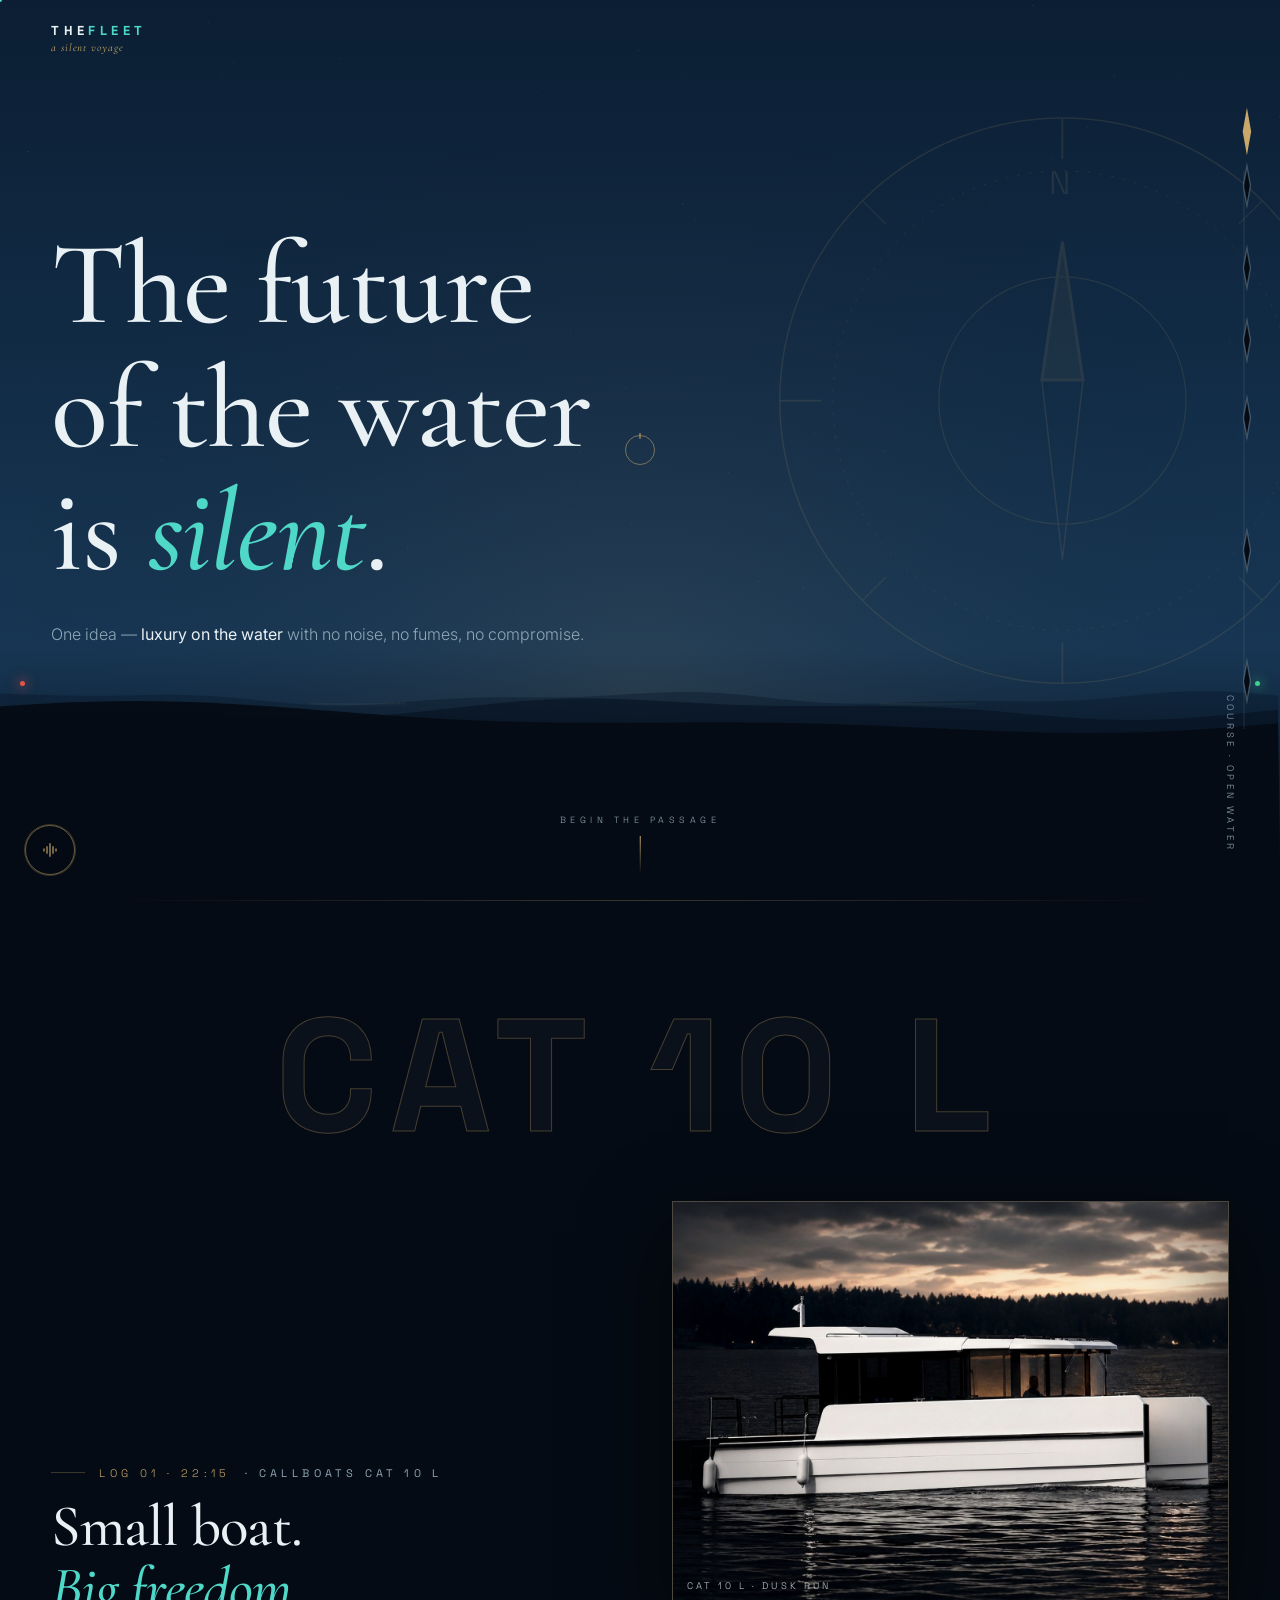
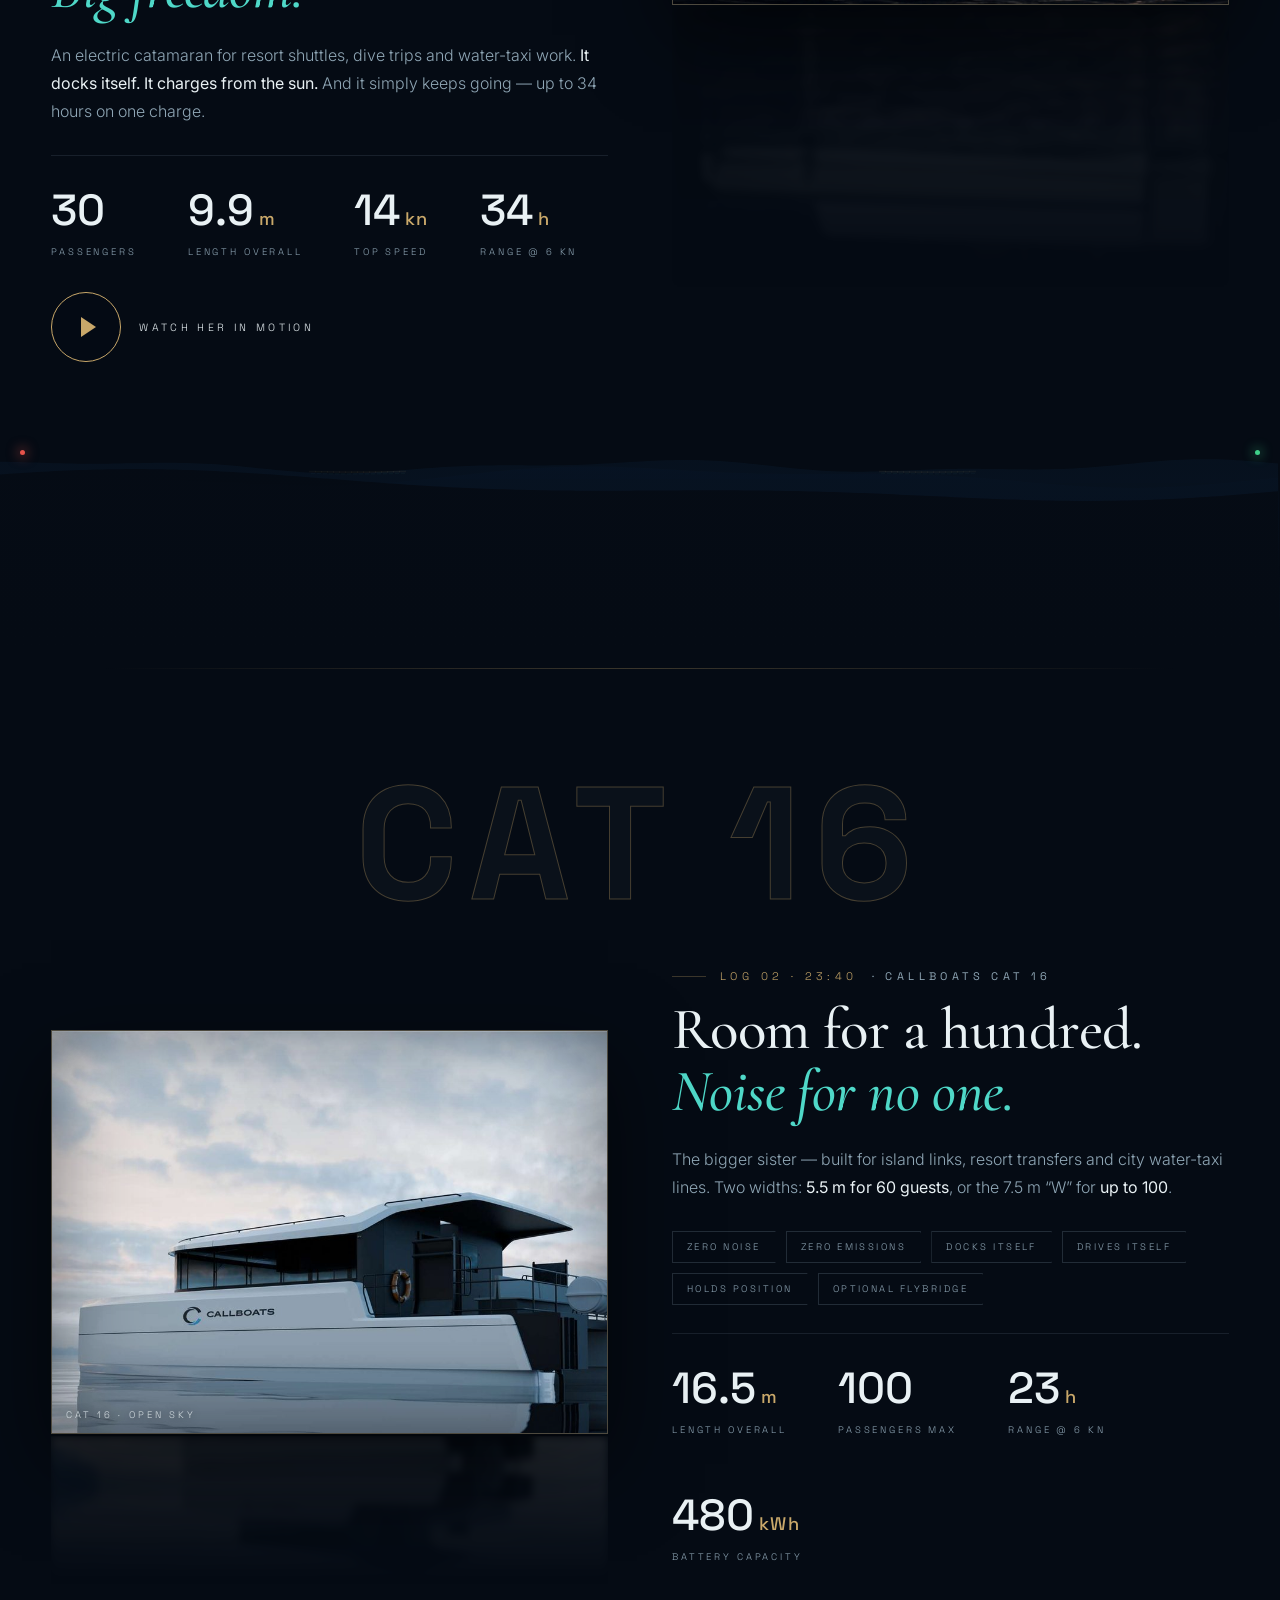
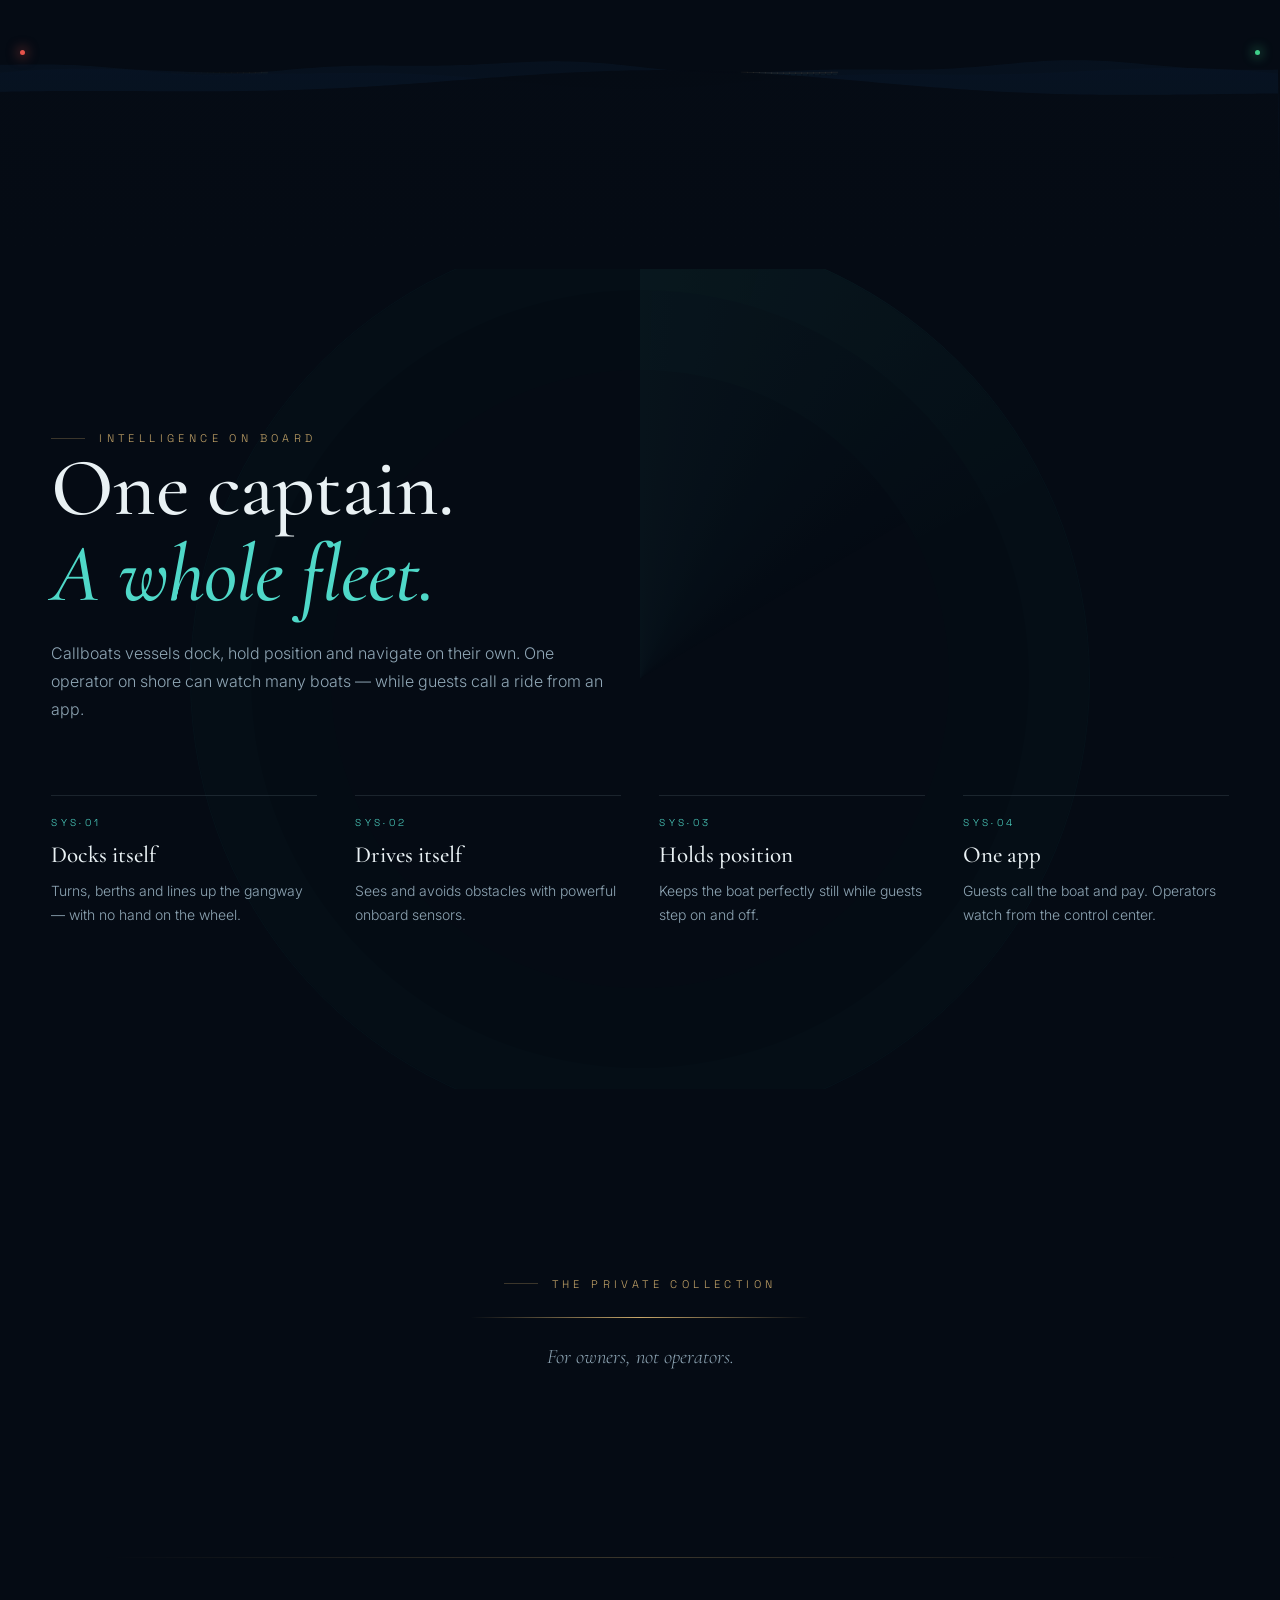
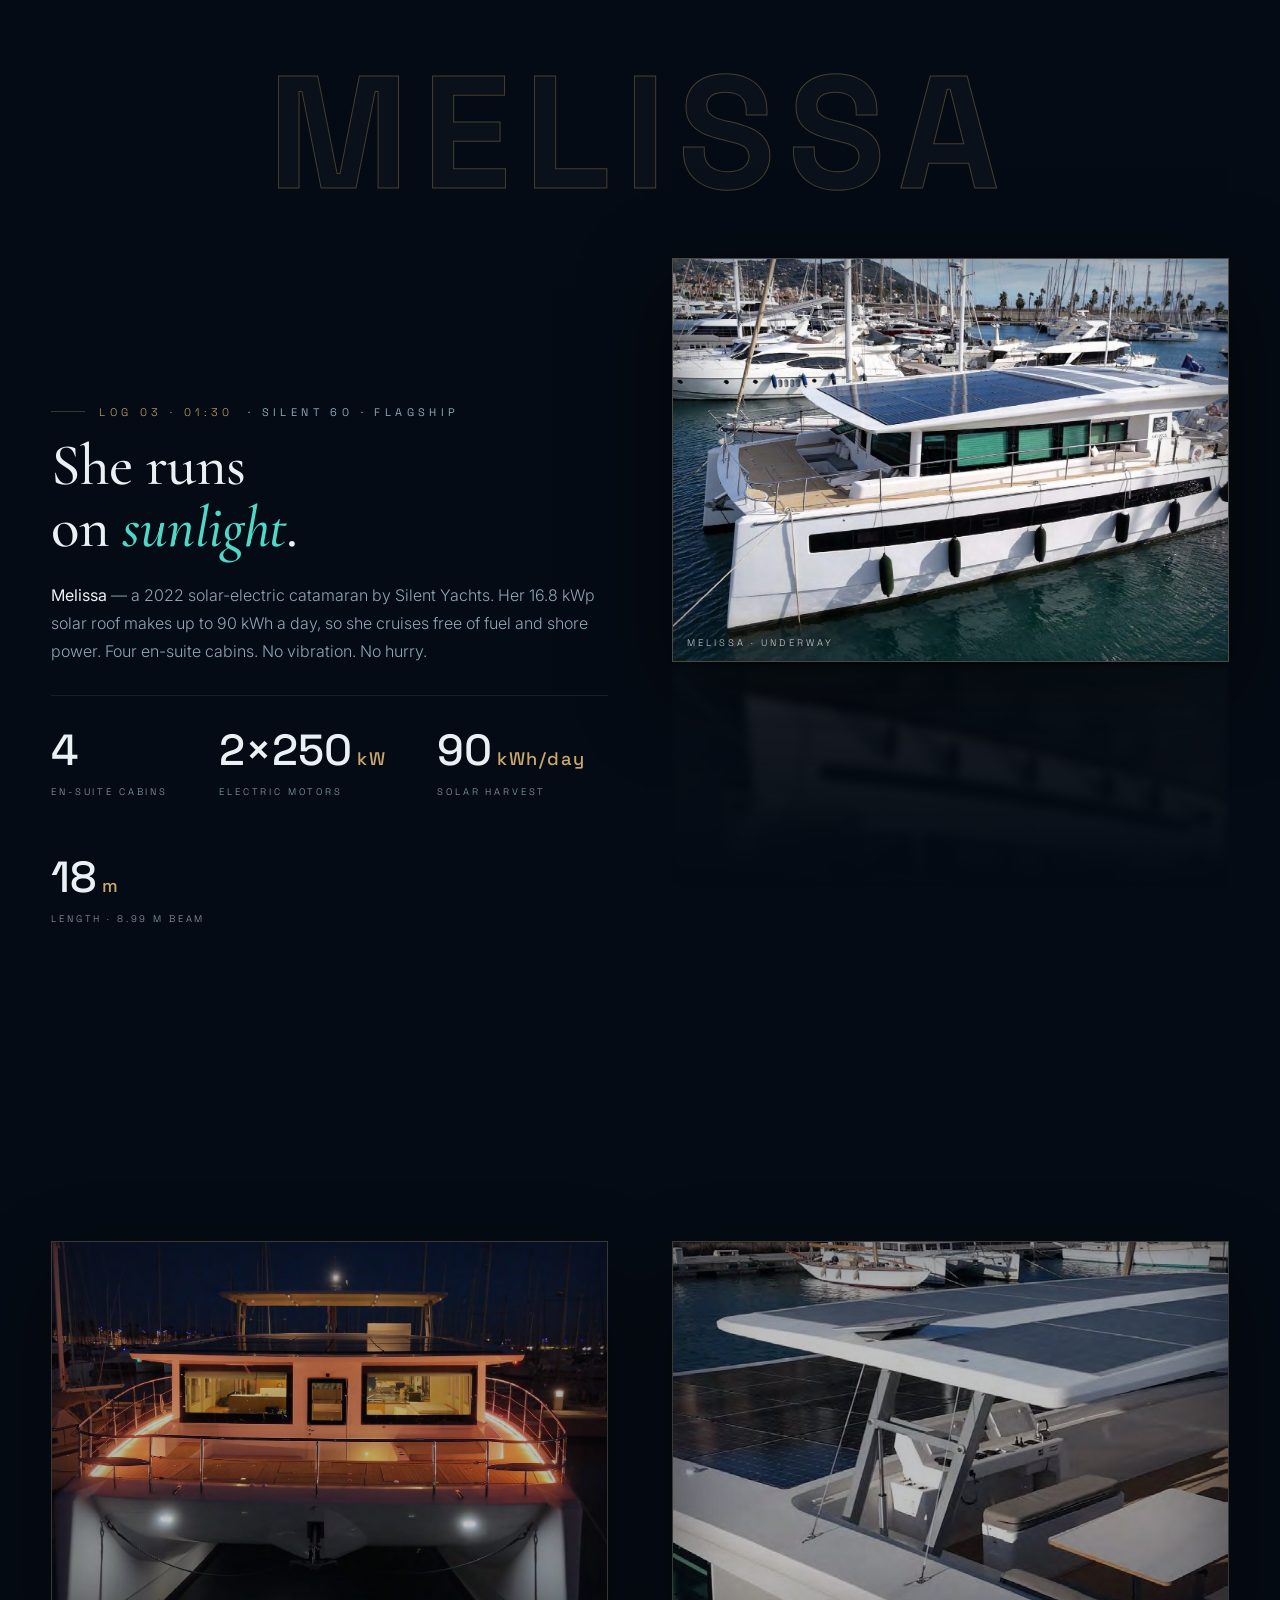
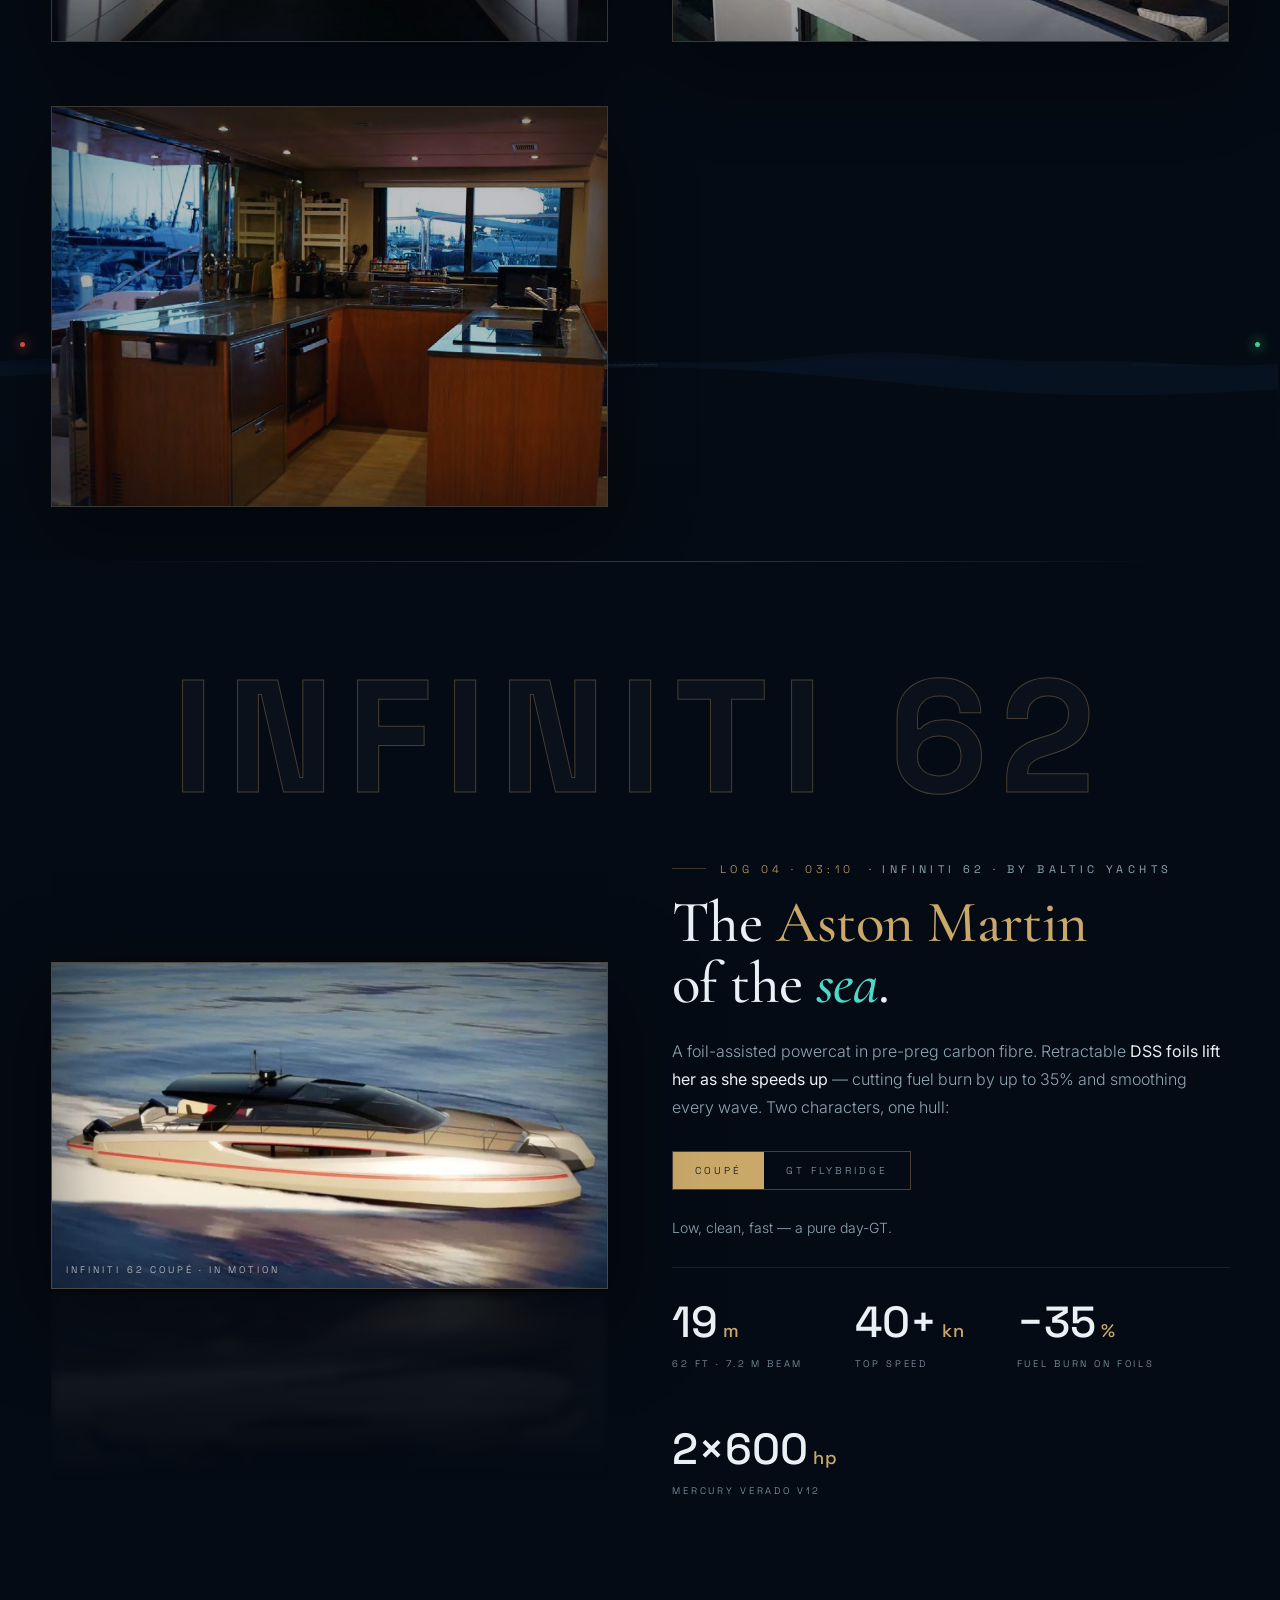
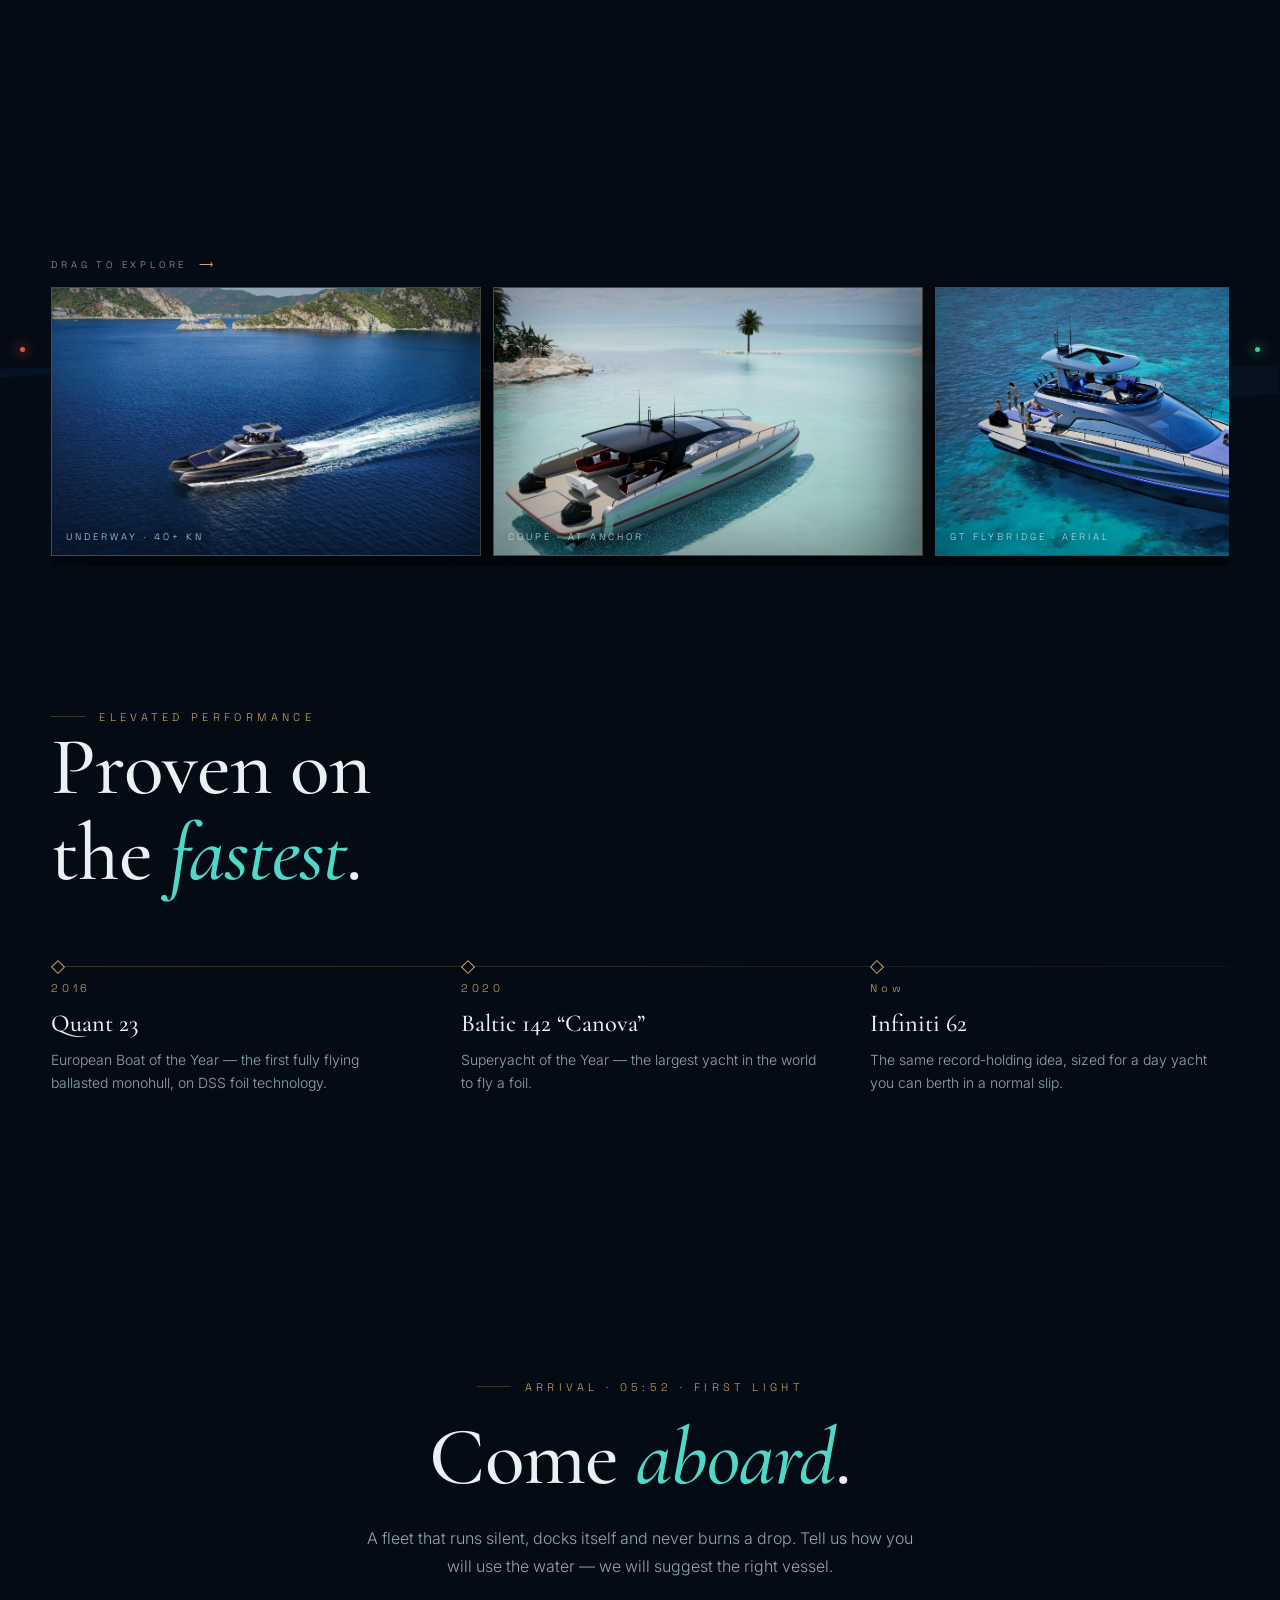
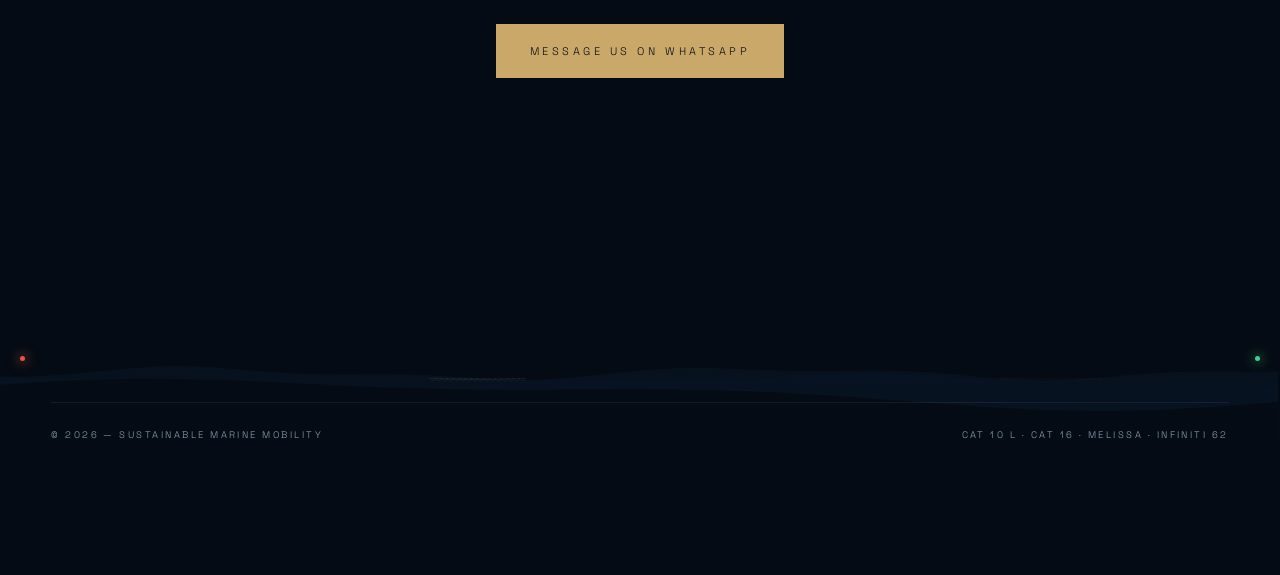
==== commit 67dea85a: "Add files via upload" ====
--- a/index.html
+++ b/index.html
@@ -120,9 +120,10 @@
 
 /* ---------- hero ---------- */
 #departure{padding-top:104px}
-.hero-boat{position:absolute;right:clamp(28px,3vw,60px);bottom:calc(var(--wl) - 10vh);width:min(640px,44vw);z-index:2;animation:bob 9.5s ease-in-out infinite;pointer-events:none}
-.hero-boat img{width:100%;display:block;filter:brightness(.86) saturate(.8)}
-.hero-boat .hb-refl{transform:scaleY(-1);margin-top:-1.5%;filter:blur(5px) brightness(.55) saturate(.6);opacity:.25;-webkit-mask-image:linear-gradient(to top,rgba(0,0,0,.6),transparent 55%);mask-image:linear-gradient(to top,rgba(0,0,0,.6),transparent 55%);animation:shimmer 7s ease-in-out infinite}
+.hero-boat{position:absolute;right:clamp(4px,1.6vw,40px);bottom:calc(var(--wl) - 15vh);width:min(920px,58vw);aspect-ratio:16/9.6;z-index:2;pointer-events:none}
+.hero-boat canvas{width:100%;height:100%;display:block;pointer-events:auto;touch-action:pan-y}
+.boat-hint{position:absolute;left:14%;bottom:6%;font-family:var(--grot);font-size:9px;letter-spacing:.42em;color:var(--mist);text-transform:uppercase;opacity:0;transition:opacity 1.2s ease 2.2s}
+.hero-boat.ready .boat-hint{opacity:.7}
 #departure .inner{padding-bottom:calc(var(--wl) - 4vh)}
 #departure h1{margin:18px 0 26px}
 #departure .compass{position:absolute;right:max(-6vw,calc((100vw - 1500px)/2));top:50%;transform:translateY(-58%);width:min(46vw,620px);aspect-ratio:1;z-index:1;opacity:.12;pointer-events:none}
@@ -236,7 +237,8 @@
   .boat-stage .txt{padding-bottom:4vh}
   .boat-stage .harbor{max-width:560px;margin:0 auto;width:100%}
   #departure{padding-top:92px}
-  .hero-boat{position:relative;right:auto;bottom:auto;width:min(520px,88vw);margin:5vh auto calc(var(--wl) - 9vh)}
+  .hero-boat{position:relative;right:auto;bottom:auto;width:min(600px,96vw);margin:3vh auto calc(var(--wl) - 12vh)}
+  .boat-hint{left:8%;bottom:2%}
   #departure .inner{padding-bottom:10vh}
   #departure .compass{right:-24vw;top:auto;bottom:-6vh;width:78vw;opacity:.1}
   .play i{width:60px;height:60px}
@@ -246,7 +248,7 @@
   .thumbs{grid-template-columns:repeat(3,1fr)}
 }
 @media (prefers-reduced-motion:reduce){
-  .plate-wrap,.refl,#autonomy .radar,.scroll-hint i,#elevenlabs-slot .stub::after,#departure .compass .ring,.water::before,.water::after,.drag-hint::after,.play:hover i::after,.hero-boat,.hero-boat .hb-refl{animation:none!important}
+  .plate-wrap,.refl,#autonomy .radar,.scroll-hint i,#elevenlabs-slot .stub::after,#departure .compass .ring,.water::before,.water::after,.drag-hint::after,.play:hover i::after{animation:none!important}
   html{scroll-behavior:auto}
   .rv{transition:none}
 }
@@ -297,9 +299,9 @@
       <text x="100" y="30" text-anchor="middle" font-size="11" fill="#C9A86A" stroke="none" font-family="Space Grotesk, sans-serif" letter-spacing="2">N</text>
     </svg>
   </div>
-  <div class="hero-boat" aria-hidden="true">
-    <img src="./hero-boat.png" alt="">
-    <div class="hb-refl"><img src="./hero-boat.png" alt=""></div>
+  <div class="hero-boat" id="heroBoat" aria-hidden="true">
+    <canvas id="boat3d"></canvas>
+    <div class="boat-hint">Drag · turn her</div>
   </div>
   <div class="water"><canvas></canvas></div>
   <div class="scroll-hint">Begin the passage<i></i></div>
@@ -710,5 +712,160 @@
 }
 })();
 </script>
+
+<script type="importmap">{"imports":{"three":"./three.module.min.js"}}</script>
+<script type="module">
+import * as THREE from 'three';
+(()=>{
+const cv=document.getElementById('boat3d'); if(!cv) return;
+const wrap=document.getElementById('heroBoat');
+const RM=matchMedia('(prefers-reduced-motion: reduce)').matches;
+let R; try{ R=new THREE.WebGLRenderer({canvas:cv,alpha:true,antialias:true,preserveDrawingBuffer:true}); }
+catch(e){ wrap.remove(); return; }
+R.setPixelRatio(Math.min(devicePixelRatio||1,1.75));
+R.outputColorSpace=THREE.SRGBColorSpace; R.toneMapping=THREE.ACESFilmicToneMapping; R.toneMappingExposure=1.06;
+R.localClippingEnabled=true;
+const scene=new THREE.Scene();
+const cam=new THREE.PerspectiveCamera(33,16/9.6,.1,80);
+cam.position.set(8.2,3.0,10.8); cam.lookAt(-1.5,.5,0);
+
+/* gradient cube environment for reflections */
+const face=(top,bot)=>{const c=document.createElement('canvas');c.width=c.height=64;const g=c.getContext('2d');
+  const gr=g.createLinearGradient(0,0,0,64);gr.addColorStop(0,top);gr.addColorStop(1,bot);g.fillStyle=gr;g.fillRect(0,0,64,64);return c;};
+const env=new THREE.CubeTexture([face('#28486a','#0a1626'),face('#28486a','#0a1626'),face('#4a6c8e','#28486a'),face('#05090f','#05090f'),face('#28486a','#0a1626'),face('#28486a','#0a1626')]);
+env.needsUpdate=true; env.colorSpace=THREE.SRGBColorSpace; scene.environment=env;
+
+/* lights */
+scene.add(new THREE.AmbientLight(0x22344a,.85));
+const key=new THREE.DirectionalLight(0xdfe9f2,2.3); key.position.set(6,9,5); scene.add(key);
+const rim=new THREE.DirectionalLight(0xC9A86A,1.7); rim.position.set(-8,3.5,-6); scene.add(rim);
+const fill=new THREE.DirectionalLight(0x4FD8C8,.45); fill.position.set(3,1.2,8); scene.add(fill);
+
+/* materials */
+const hullMat=new THREE.MeshPhysicalMaterial({color:0xE9EDF0,roughness:.30,metalness:.05,clearcoat:.7,clearcoatRoughness:.22});
+const deckMat=new THREE.MeshStandardMaterial({color:0xCFC6B4,roughness:.6,metalness:.05});
+const darkMat=new THREE.MeshStandardMaterial({color:0x141B26,roughness:.45,metalness:.4});
+const glassMat=new THREE.MeshPhysicalMaterial({color:0x0D1B2B,roughness:.1,metalness:.35,envMapIntensity:1.6});
+const brassMat=new THREE.MeshStandardMaterial({color:0xC9A86A,roughness:.26,metalness:.95});
+const glowMat=new THREE.MeshStandardMaterial({color:0x0F2430,emissive:0x4FD8C8,emissiveIntensity:1.1,roughness:.4});
+const solarC=document.createElement('canvas');solarC.width=256;solarC.height=128;{const g=solarC.getContext('2d');
+ g.fillStyle='#0b1526';g.fillRect(0,0,256,128);g.strokeStyle='#1d3a5e';g.lineWidth=2;
+ for(let x=0;x<=256;x+=32){g.beginPath();g.moveTo(x,0);g.lineTo(x,128);g.stroke();}
+ for(let y=0;y<=128;y+=32){g.beginPath();g.moveTo(0,y);g.lineTo(256,y);g.stroke();}}
+const solarTex=new THREE.CanvasTexture(solarC); solarTex.colorSpace=THREE.SRGBColorSpace;
+const solarMat=new THREE.MeshStandardMaterial({map:solarTex,roughness:.35,metalness:.5,emissive:0x14263f,emissiveIntensity:.4});
+
+/* smooth interpolation over control arrays */
+const cr=(a,b,c,d,t)=>{const t2=t*t,t3=t2*t;return .5*((2*b)+(-a+c)*t+(2*a-5*b+4*c-d)*t2+(-a+3*b-3*c+d)*t3);};
+const interp=(T,V,t)=>{let i=0;while(i<T.length-2&&t>T[i+1])i++;const lt=(t-T[i])/(T[i+1]-T[i]);
+  const a=V[Math.max(0,i-1)],b=V[i],c=V[i+1],d=V[Math.min(V.length-1,i+2)];return cr(a,b,c,d,Math.min(1,Math.max(0,lt)));};
+
+/* lofted hull */
+function hullGeo(){
+  const T=[0,.08,.22,.42,.62,.8,.92,1];
+  const W=[.30,.38,.45,.47,.45,.36,.20,.02];
+  const D=[.40,.50,.56,.58,.56,.50,.36,.14];
+  const S=[.05,.01,0,.01,.03,.08,.15,.28];
+  const L=8.8,N=40,M=24,pos=[],idx=[];
+  for(let i=0;i<=N;i++){const t=i/N,x=-L/2+t*L,w=interp(T,W,t),d=interp(T,D,t),sy=interp(T,S,t);
+    for(let k=0;k<=M;k++){const u=k/M,z=w*Math.cos(Math.PI*u),y=sy-d*Math.pow(Math.sin(Math.PI*u),.85);
+      pos.push(x,y,z);}}
+  const row=M+1;
+  for(let i=0;i<N;i++)for(let k=0;k<M;k++){const a=i*row+k,b=a+row;
+    idx.push(a,b,a+1,b,b+1,a+1);}
+  /* flat top cap */
+  for(let i=0;i<N;i++){const a=i*row, b=(i+1)*row; idx.push(a+M,b+M,a, b+M,b,a);}
+  const g=new THREE.BufferGeometry();
+  g.setAttribute('position',new THREE.Float32BufferAttribute(pos,3));
+  g.setIndex(idx); g.computeVertexNormals(); return g;
+}
+const boat=new THREE.Group(), inner=new THREE.Group(); boat.add(inner);
+const hg=hullGeo();
+[[-1.06],[1.06]].forEach(([z])=>{const m=new THREE.Mesh(hg,hullMat);m.position.z=z;inner.add(m);});
+
+/* deck */
+const deck=new THREE.Mesh(new THREE.BoxGeometry(8.5,.14,3.15),deckMat); deck.position.y=.30; inner.add(deck);
+/* brass trim around deck */
+{const r=1.5,pts=[];const cx=0,cz=0,hx=4.2,hz=1.52;
+ const corner=(x,z,a0)=>{for(let i=0;i<=6;i++){const a=a0+i/6*Math.PI/2;pts.push(new THREE.Vector3(x+.28*Math.cos(a),.38,z+.28*Math.sin(a)));}};
+ corner(hx-.28,hz-.28,0);corner(-hx+.28,hz-.28,Math.PI/2);corner(-hx+.28,-hz+.28,Math.PI);corner(hx-.28,-hz+.28,-Math.PI/2);
+ const cur=new THREE.CatmullRomCurve3(pts,true);
+ inner.add(new THREE.Mesh(new THREE.TubeGeometry(cur,140,.03,10,true),brassMat));}
+
+/* cabin */
+function rShape(w,h,r){const sh=new THREE.Shape();sh.moveTo(-w/2+r,-h/2);sh.lineTo(w/2-r,-h/2);sh.quadraticCurveTo(w/2,-h/2,w/2,-h/2+r);
+ sh.lineTo(w/2,h/2-r);sh.quadraticCurveTo(w/2,h/2,w/2-r,h/2);sh.lineTo(-w/2+r,h/2);sh.quadraticCurveTo(-w/2,h/2,-w/2,h/2-r);
+ sh.lineTo(-w/2,-h/2+r);sh.quadraticCurveTo(-w/2,-h/2,-w/2+r,-h/2);return sh;}
+const cab=new THREE.Mesh(new THREE.ExtrudeGeometry(rShape(5.2,2.34,.5),{depth:.98,bevelEnabled:true,bevelSize:.04,bevelThickness:.04,bevelSegments:2}),hullMat);
+cab.rotation.x=-Math.PI/2; cab.position.set(-.5,.37,0); inner.add(cab);
+/* dark glass band + glowing windows */
+const band=new THREE.Mesh(new THREE.ExtrudeGeometry(rShape(5.0,2.4,.5),{depth:.5,bevelEnabled:false}),glassMat);
+band.rotation.x=-Math.PI/2; band.position.set(-.5,.78,0); inner.add(band);
+[-1,1].forEach(sd=>{for(let i=0;i<4;i++){const wl=new THREE.Mesh(new THREE.BoxGeometry(.92,.34,.03),glowMat);
+  wl.position.set(-2.0+i*1.16,1.03,sd*1.225); inner.add(wl);}});
+/* raked windshield */
+const ws=new THREE.Mesh(new THREE.BoxGeometry(.06,.72,2.1),glassMat); ws.position.set(2.35,1.08,0); ws.rotation.z=-.42; inner.add(ws);
+/* roof */
+const roof=new THREE.Mesh(new THREE.ExtrudeGeometry(rShape(6.1,2.8,.6),{depth:.12,bevelEnabled:true,bevelSize:.05,bevelThickness:.04,bevelSegments:2}),hullMat);
+roof.rotation.x=-Math.PI/2; roof.position.set(-.35,1.42,0); inner.add(roof);
+const solar=new THREE.Mesh(new THREE.BoxGeometry(3.3,.05,1.75),solarMat); solar.position.set(-1.0,1.60,0); inner.add(solar);
+/* radar mast */
+const mast=new THREE.Mesh(new THREE.CylinderGeometry(.03,.04,.34,10),darkMat); mast.position.set(-2.35,1.72,0); inner.add(mast);
+const dome=new THREE.Mesh(new THREE.SphereGeometry(.12,16,12),hullMat); dome.scale.y=.6; dome.position.set(-2.35,1.92,0); inner.add(dome);
+/* aft railing */
+{const rail=new THREE.Group();
+ [-1.38,1.38].forEach(z=>{for(let i=0;i<5;i++){const p=new THREE.Mesh(new THREE.CylinderGeometry(.016,.016,.42,8),darkMat);
+   p.position.set(2.4+i*.42,.58,z);rail.add(p);}
+  const cur=new THREE.CatmullRomCurve3([new THREE.Vector3(2.35,.80,z),new THREE.Vector3(3.3,.80,z*.98),new THREE.Vector3(4.15,.76,z*.86)]);
+  rail.add(new THREE.Mesh(new THREE.TubeGeometry(cur,24,.018,8),brassMat));});
+ inner.add(rail);}
+/* nav light */
+const nav=new THREE.Mesh(new THREE.SphereGeometry(.05,10,10),new THREE.MeshStandardMaterial({emissive:0x4FD8C8,emissiveIntensity:2,color:0x06202a}));
+nav.position.set(2.55,1.56,0); inner.add(nav);
+const navL=new THREE.PointLight(0x4FD8C8,1.2,4); navL.position.copy(nav.position); inner.add(navL);
+
+/* waterline clipping + reflection */
+const WY=-0.32;
+const clipUp=[new THREE.Plane(new THREE.Vector3(0,1,0),-WY)];
+inner.traverse(o=>{if(o.isMesh){o.material=o.material.clone();o.material.clippingPlanes=clipUp;}});
+const refl=inner.clone(true);
+refl.traverse(o=>{if(o.isMesh){const m=o.material.clone();m.clippingPlanes=[new THREE.Plane(new THREE.Vector3(0,-1,0),WY)];
+  m.transparent=true;m.opacity=(m.emissive&&m.emissiveIntensity>1)?.28:.13;m.depthWrite=false;o.material=m;}});
+refl.scale.y=-1; boat.add(refl);
+scene.add(boat);
+boat.rotation.y=-.62;
+
+/* sizing */
+function size(){const r=wrap.getBoundingClientRect();const w=Math.max(2,r.width),h=Math.max(2,r.height);
+  R.setSize(w,h,false);cam.aspect=w/h;cam.updateProjectionMatrix();}
+size(); new ResizeObserver(size).observe(wrap);
+
+/* interaction: drag to turn + gentle autopilot */
+let yaw=-.62,tyaw=-.62,drag=false,px=0,vel=0,live=true;
+cv.style.cursor='grab';
+cv.addEventListener('pointerdown',e=>{drag=true;px=e.clientX;cv.setPointerCapture(e.pointerId);cv.style.cursor='grabbing';});
+cv.addEventListener('pointermove',e=>{if(!drag)return;const dx=e.clientX-px;px=e.clientX;vel=dx*.008;tyaw+=vel;});
+const up=()=>{drag=false;cv.style.cursor='grab';};
+cv.addEventListener('pointerup',up);cv.addEventListener('pointercancel',up);
+new IntersectionObserver(es=>es.forEach(e=>live=e.isIntersecting),{rootMargin:'80px'}).observe(wrap);
+
+const c0=performance.now();
+function frame(now){
+  if(!RM)requestAnimationFrame(frame);
+  if(!live)return;
+  const t=(now-c0)/1000;
+  if(!drag){vel*=.95;tyaw+=vel;const auto=-.62+Math.sin(t*.1)*.12; tyaw+= (auto-tyaw)*.004;}
+  yaw+=(tyaw-yaw)*.08; boat.rotation.y=yaw;
+  inner.position.y=Math.sin(t*.55)*.05; inner.rotation.z=Math.sin(t*.42)*.02; inner.rotation.x=Math.sin(t*.31+1)*.012;
+  refl.position.y=2*WY - inner.position.y*1 + 0; refl.rotation.z=-inner.rotation.z; refl.rotation.x=-inner.rotation.x;
+  glowMat.emissiveIntensity=1.0+.25*Math.sin(t*.9);
+  nav.material.emissiveIntensity=1.4+Math.max(0,Math.sin(t*2.2))*1.6; navL.intensity=.6+Math.max(0,Math.sin(t*2.2));
+  R.render(scene,cam);
+  wrap.classList.add('ready');
+}
+if(RM){ frame(performance.now()); addEventListener('resize',()=>frame(performance.now())); }
+else requestAnimationFrame(frame);
+})();
+</script>
 </body>
 </html>
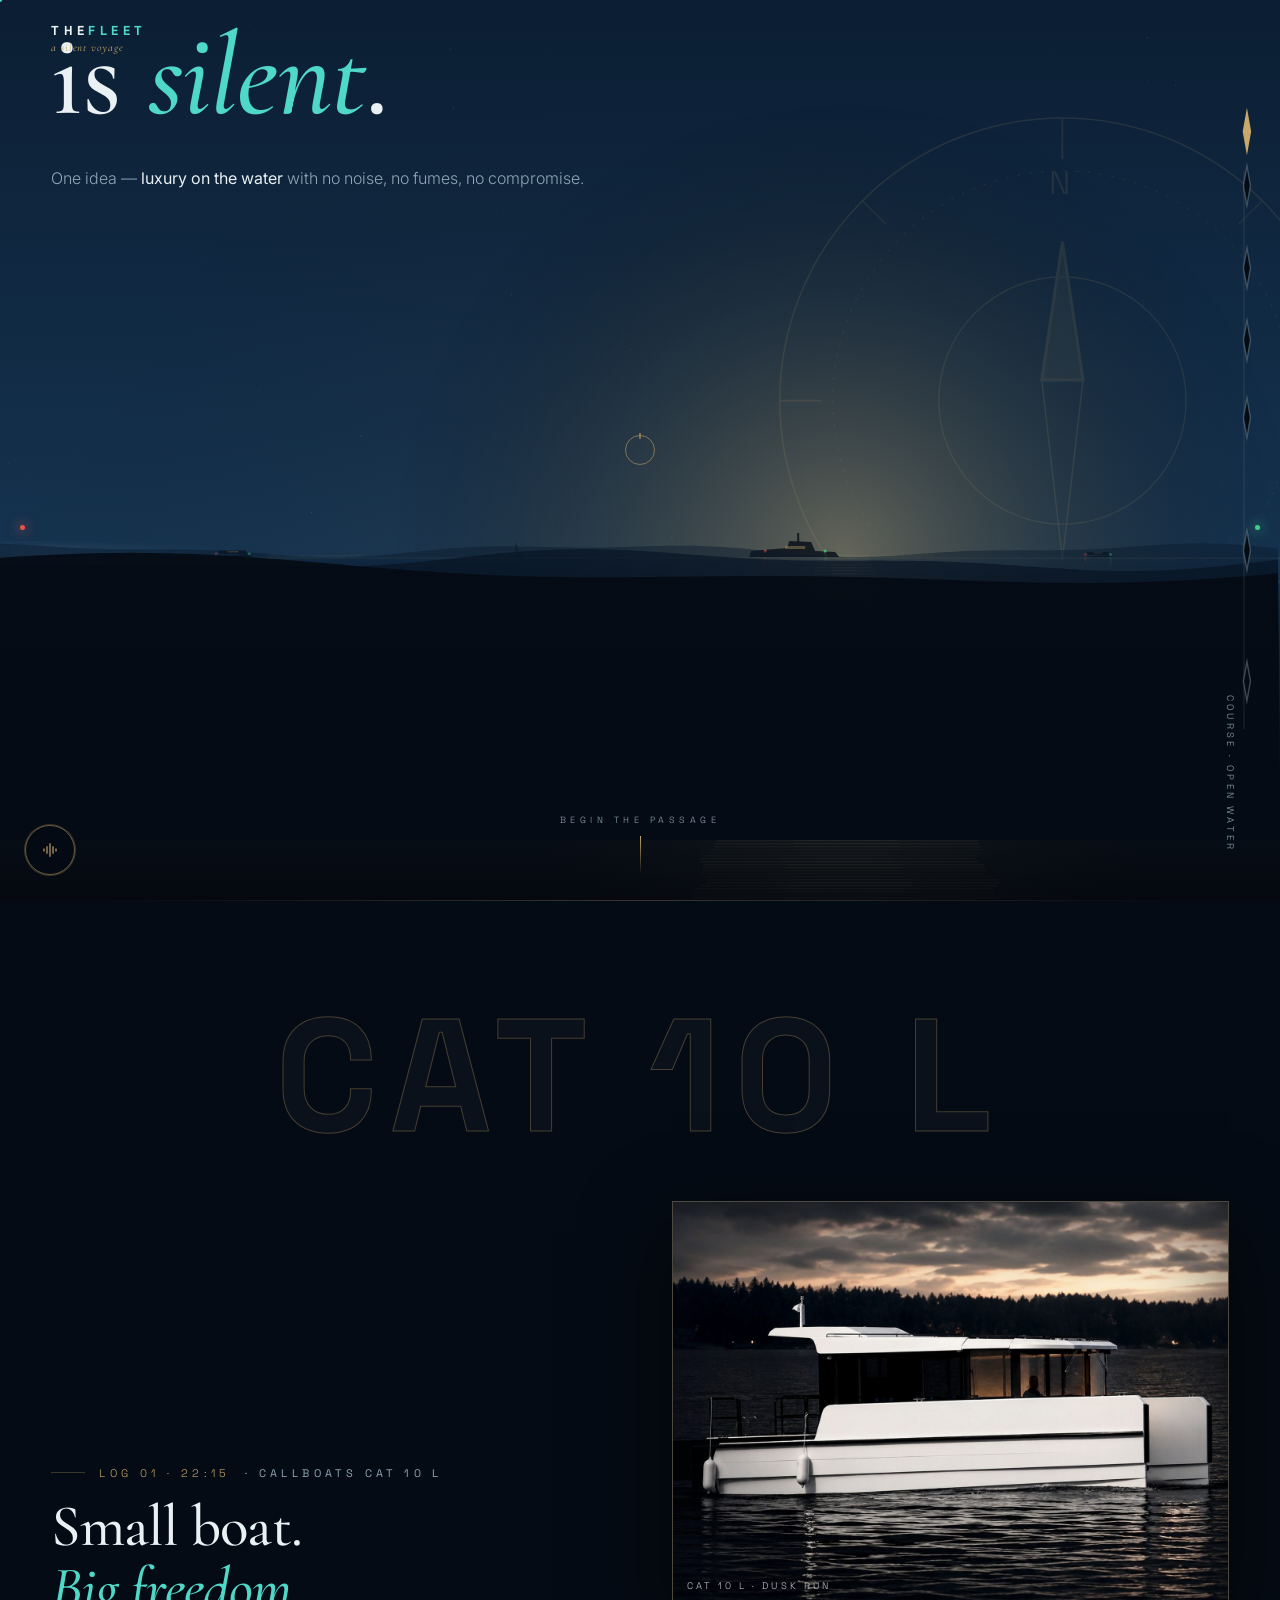
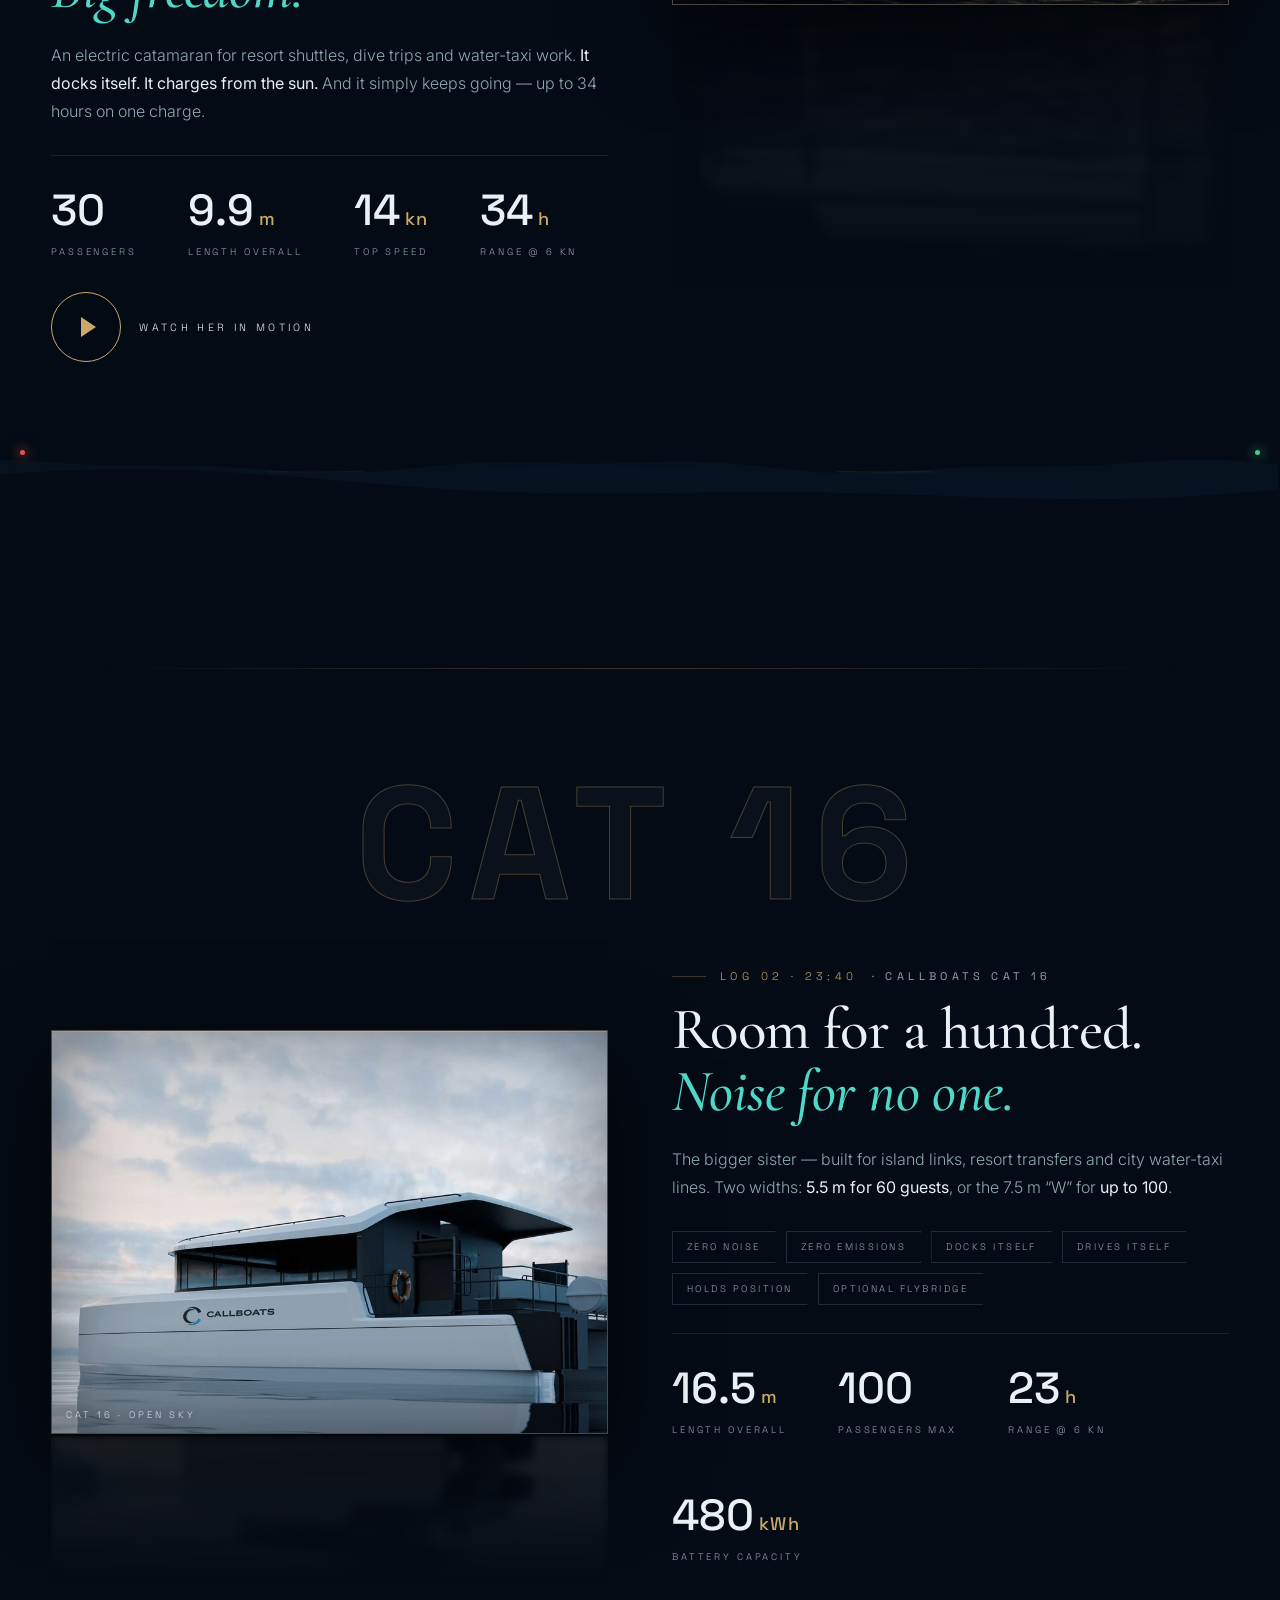
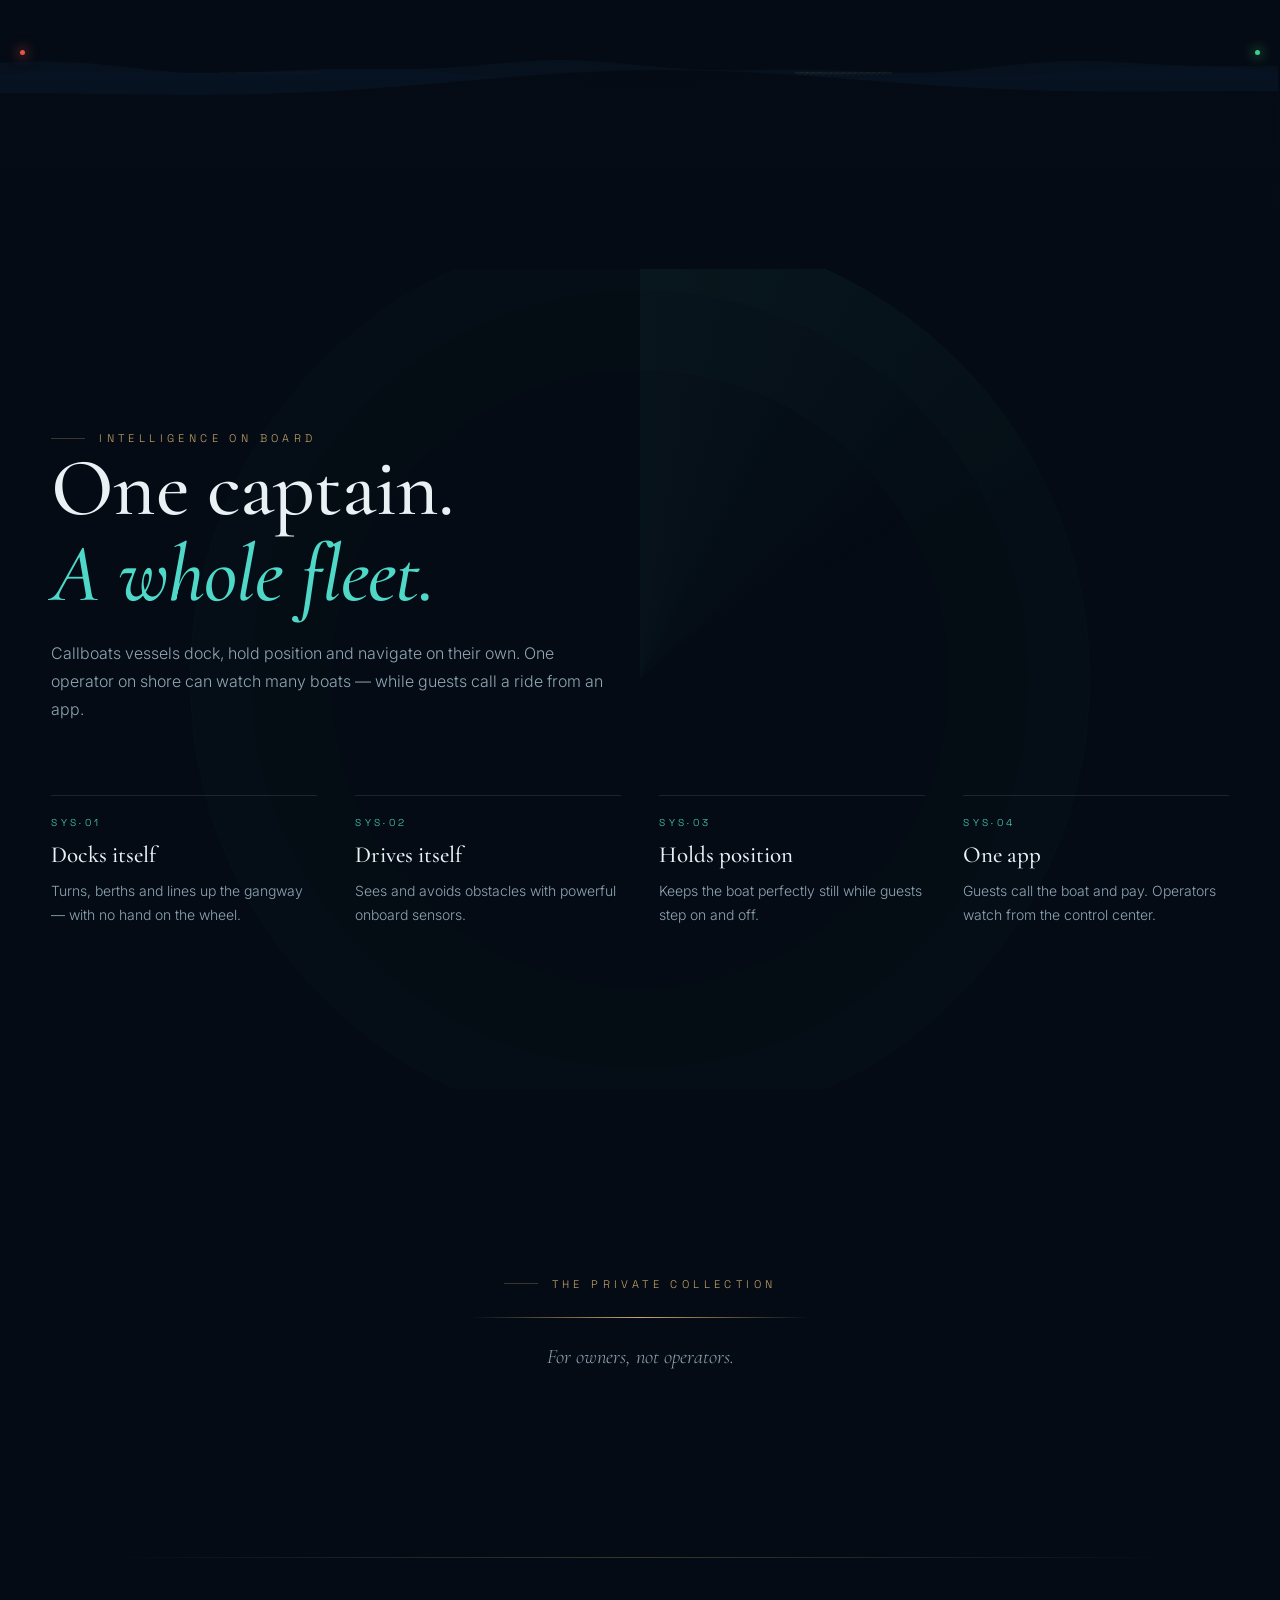
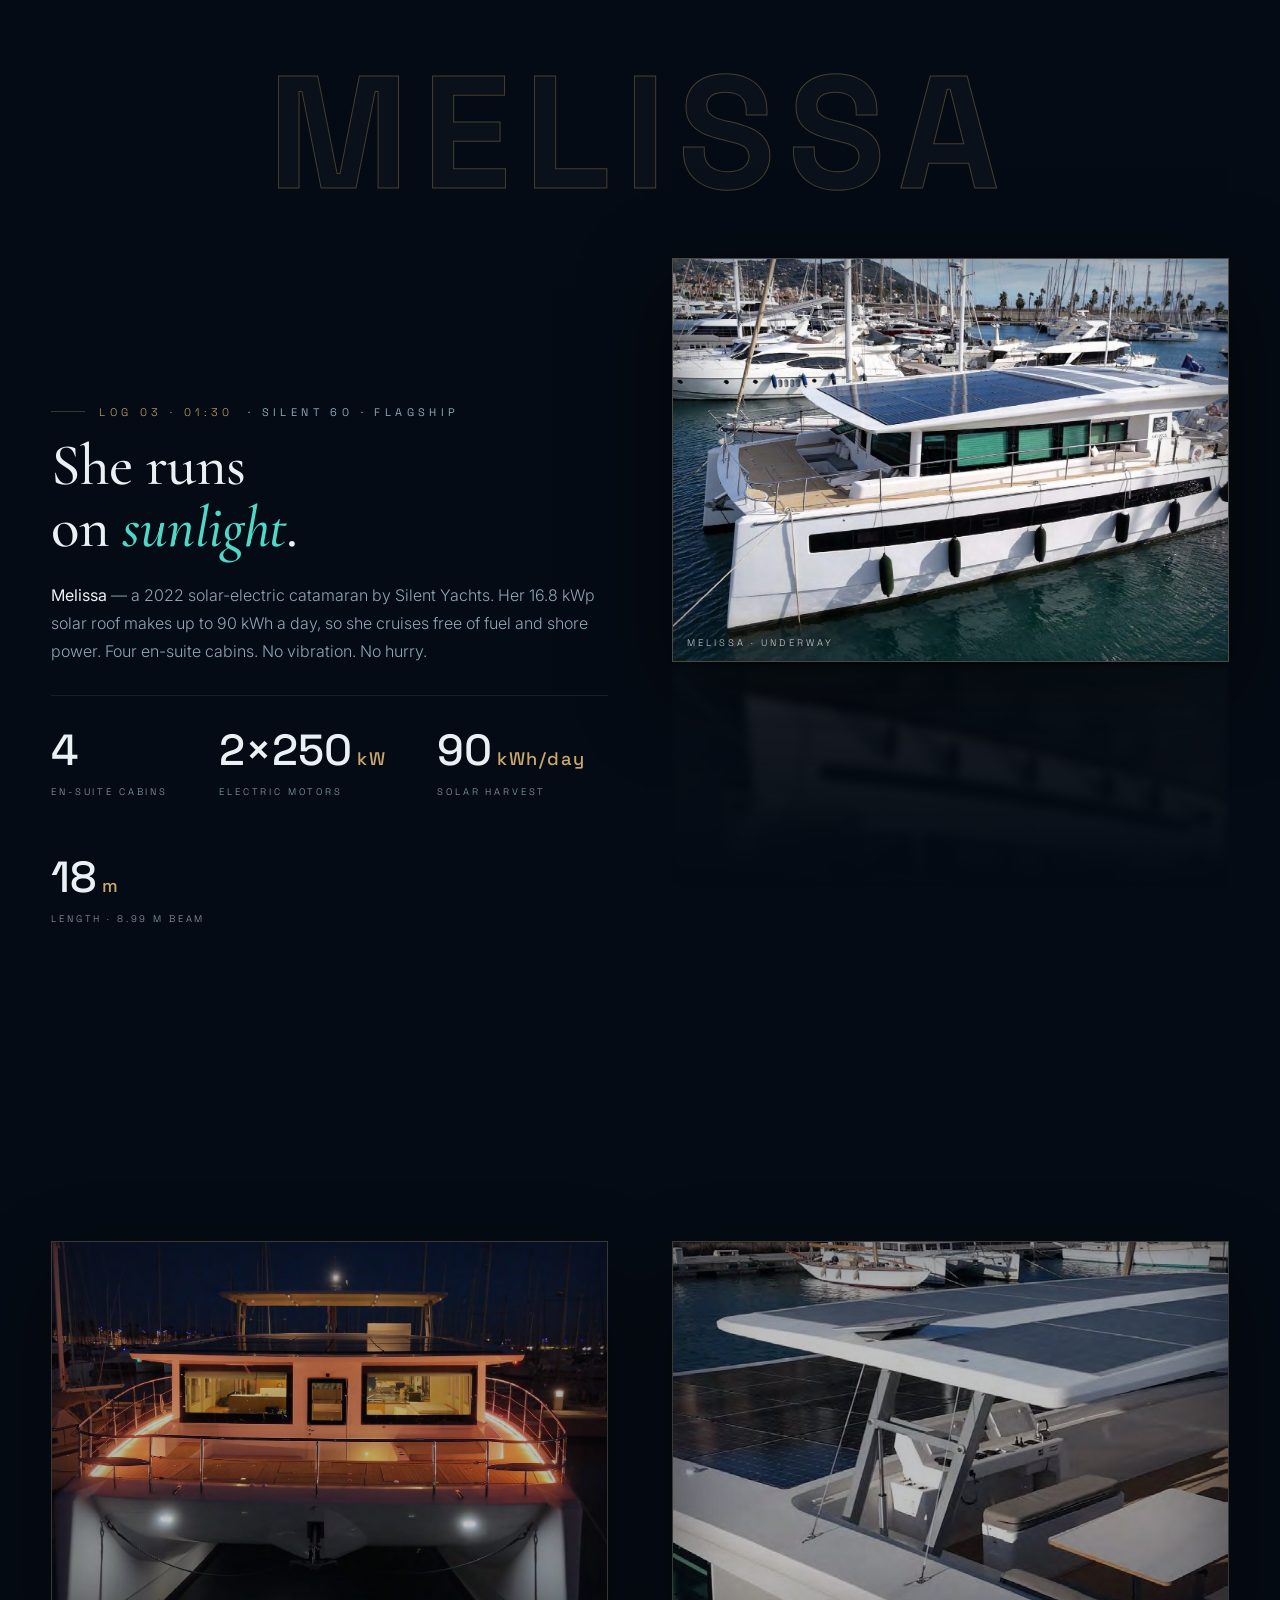
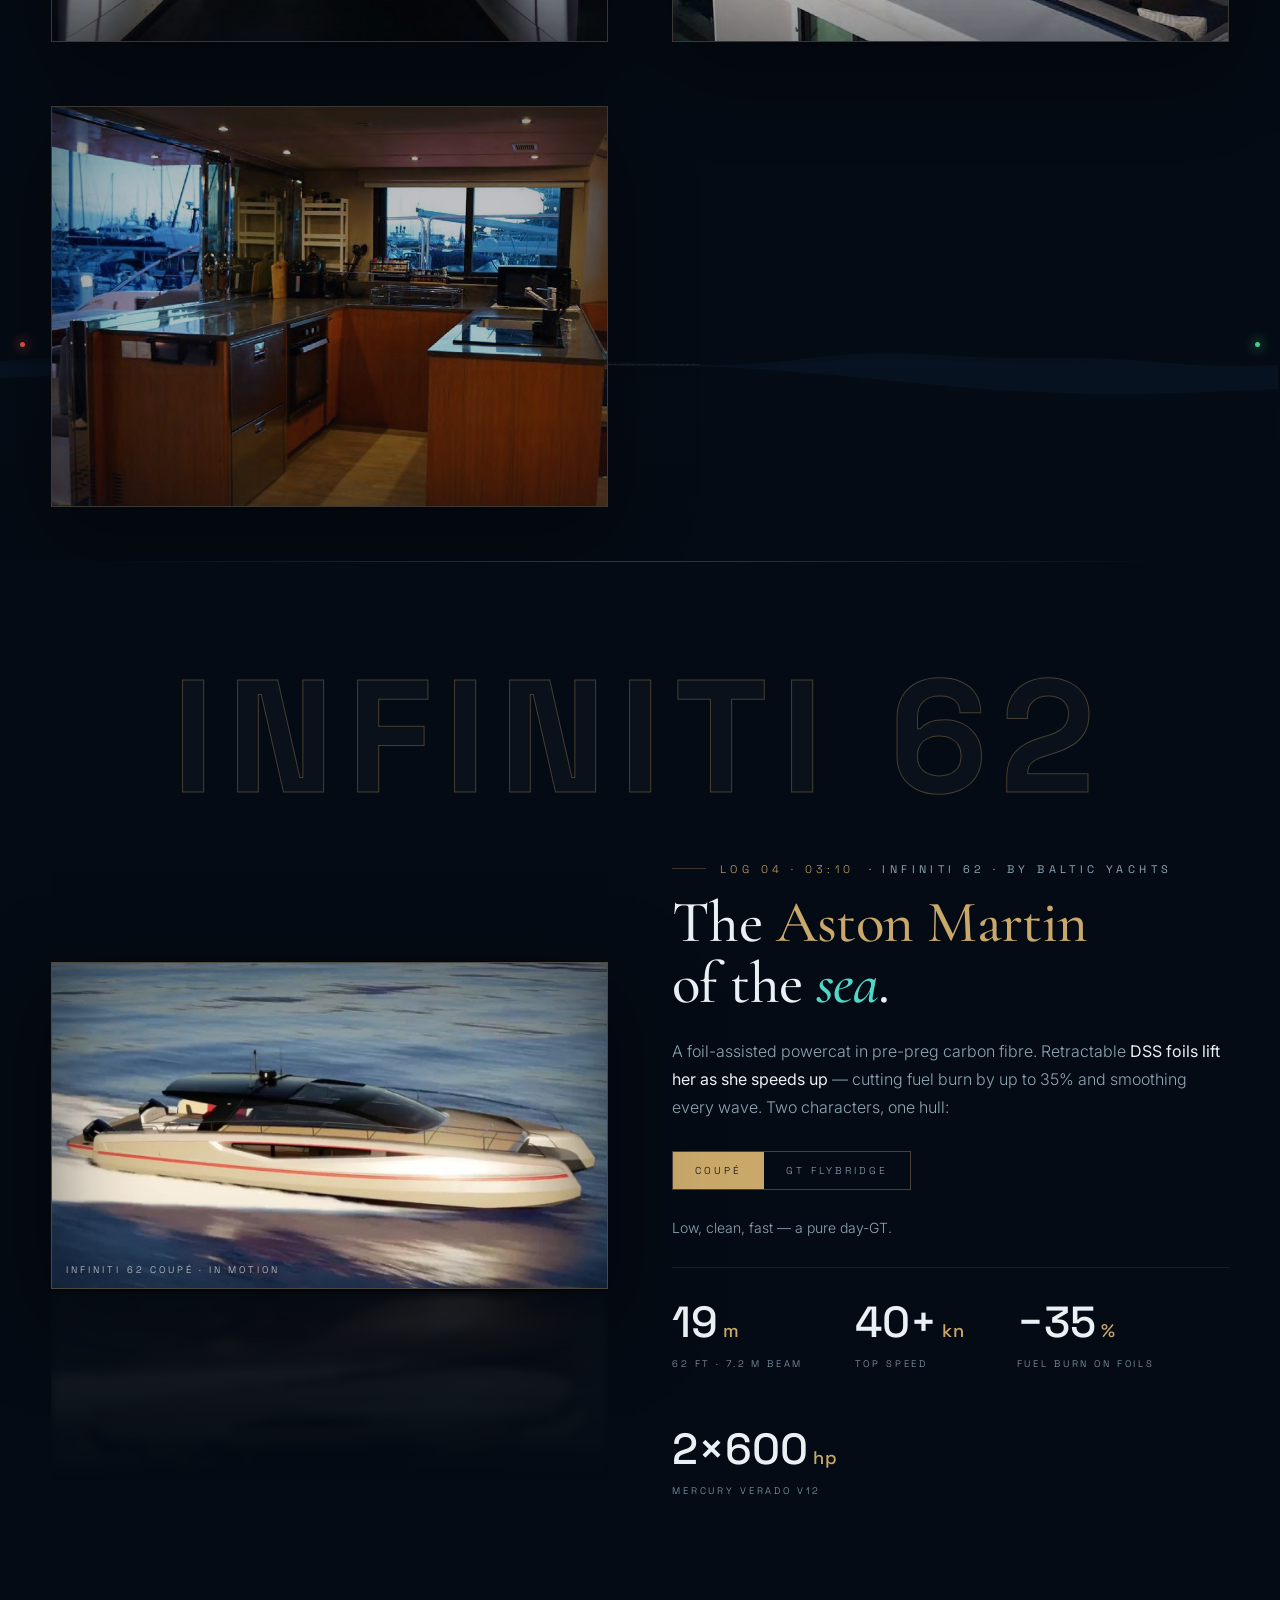
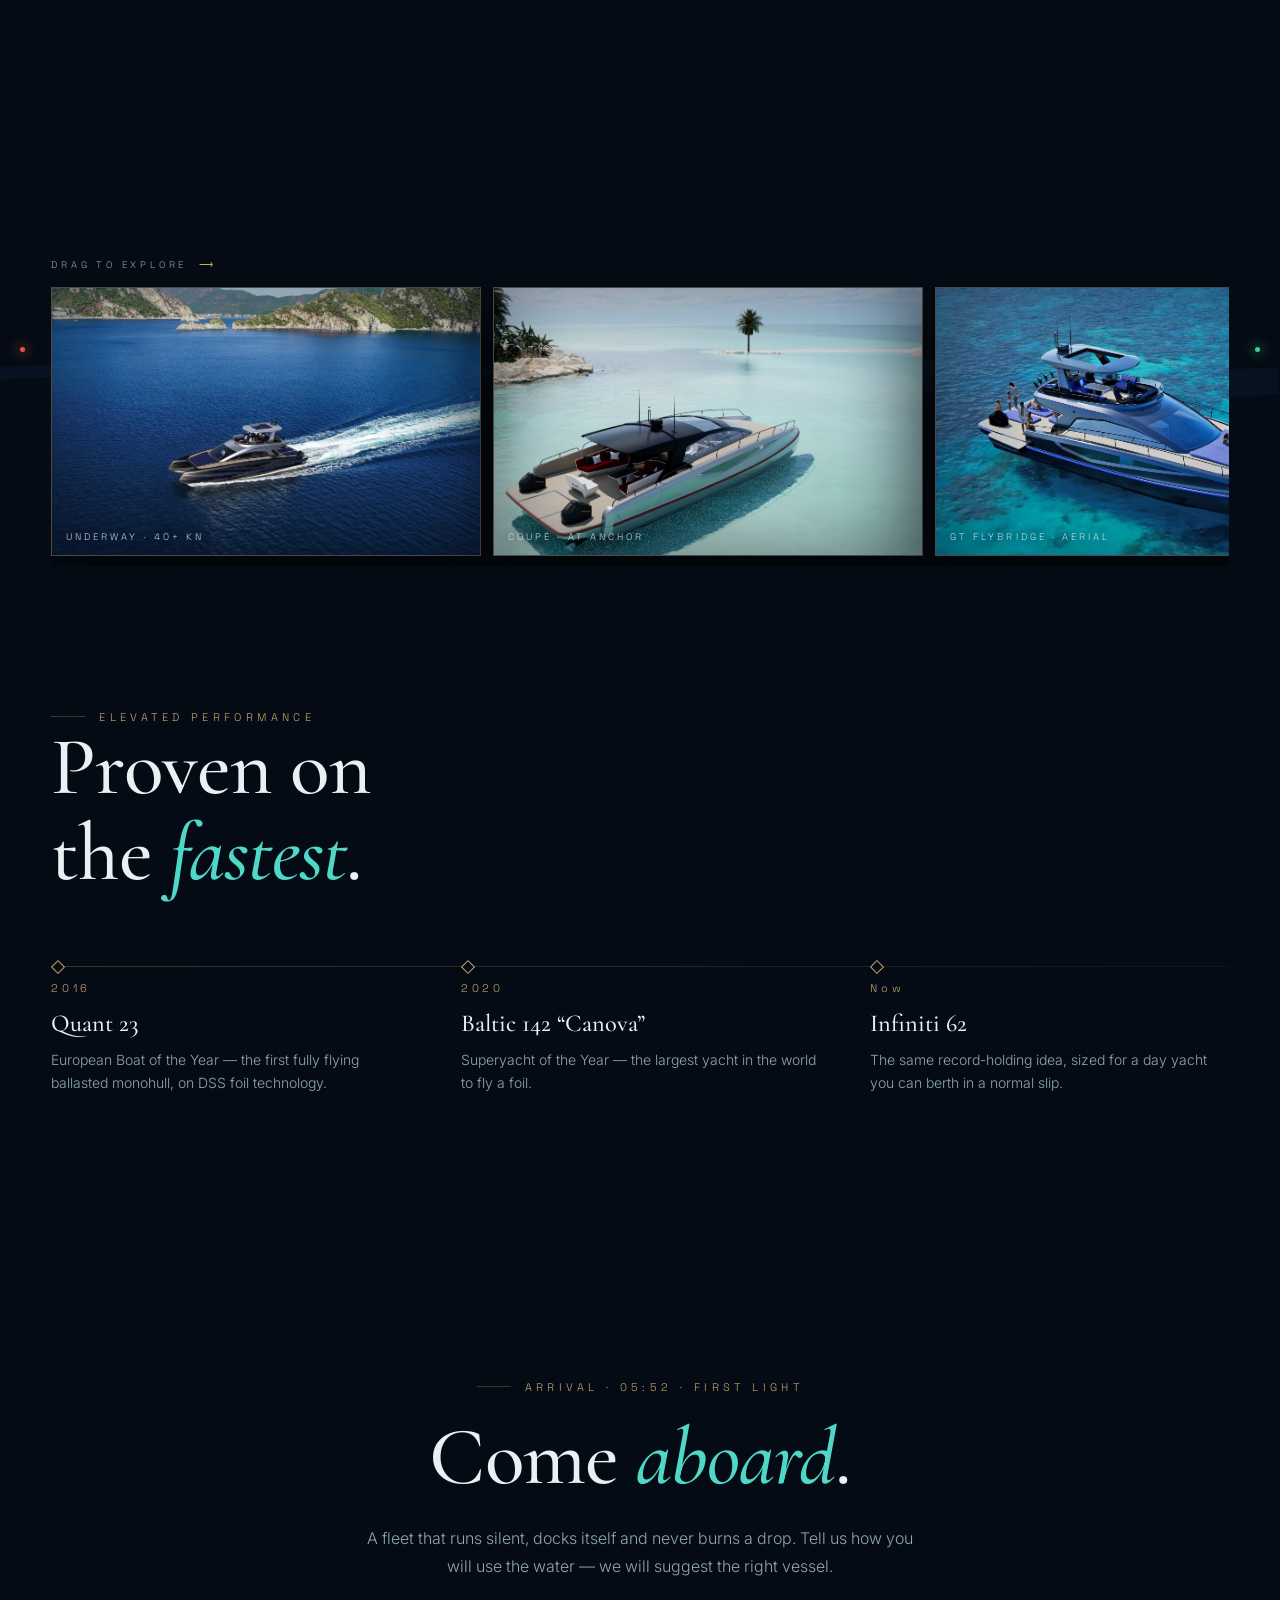
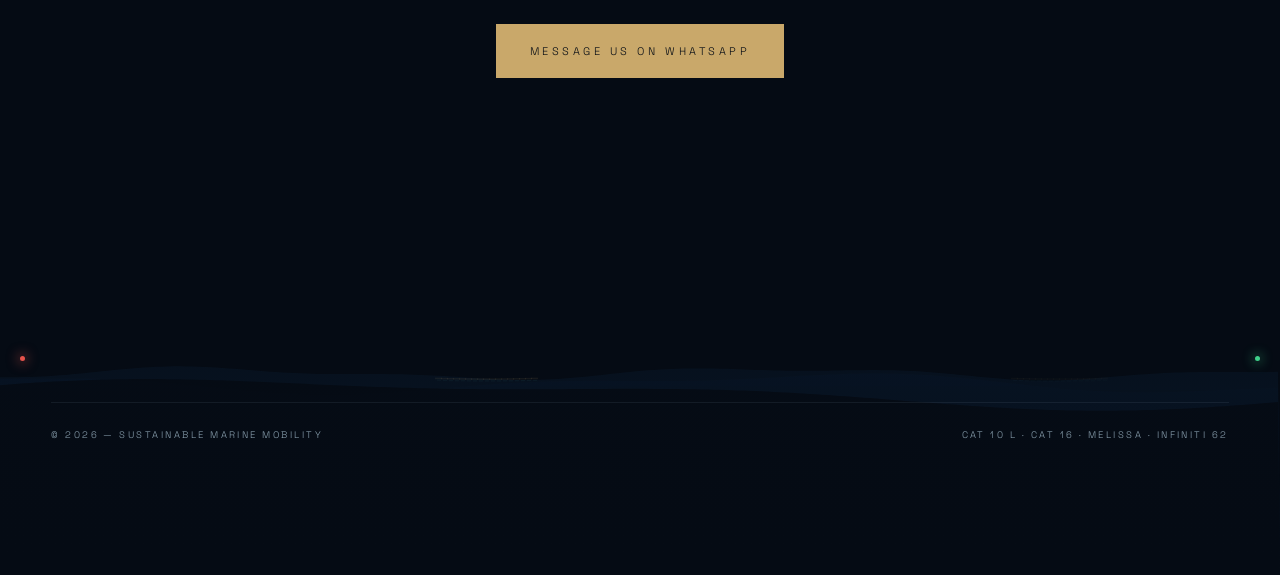
==== commit e39e521e: "Add files via upload" ====
--- a/index.html
+++ b/index.html
@@ -120,11 +120,12 @@
 
 /* ---------- hero ---------- */
 #departure{padding-top:104px}
-.hero-boat{position:absolute;right:clamp(4px,1.6vw,40px);bottom:calc(var(--wl) - 15vh);width:min(920px,58vw);aspect-ratio:16/9.6;z-index:2;pointer-events:none}
-.hero-boat canvas{width:100%;height:100%;display:block;pointer-events:auto;touch-action:pan-y}
-.boat-hint{position:absolute;left:14%;bottom:6%;font-family:var(--grot);font-size:9px;letter-spacing:.42em;color:var(--mist);text-transform:uppercase;opacity:0;transition:opacity 1.2s ease 2.2s}
-.hero-boat.ready .boat-hint{opacity:.7}
-#departure .inner{padding-bottom:calc(var(--wl) - 4vh)}
+
+#seascape{position:absolute;top:0;left:0;z-index:0;width:100%;height:100vh;display:block;pointer-events:none}
+#departure .inner,#departure .compass,#departure .water,#departure .scroll-hint{position:relative}
+#departure .compass{opacity:.10}
+#departure{--wl:46vh;min-height:100vh;max-height:100vh}
+#departure .inner{padding-bottom:calc(var(--wl) - 20vh)}
 #departure h1{margin:18px 0 26px}
 #departure .compass{position:absolute;right:max(-6vw,calc((100vw - 1500px)/2));top:50%;transform:translateY(-58%);width:min(46vw,620px);aspect-ratio:1;z-index:1;opacity:.12;pointer-events:none}
 #departure .compass .ring{animation:spin 140s linear infinite;transform-origin:50% 50%}
@@ -237,8 +238,6 @@
   .boat-stage .txt{padding-bottom:4vh}
   .boat-stage .harbor{max-width:560px;margin:0 auto;width:100%}
   #departure{padding-top:92px}
-  .hero-boat{position:relative;right:auto;bottom:auto;width:min(600px,96vw);margin:3vh auto calc(var(--wl) - 12vh)}
-  .boat-hint{left:8%;bottom:2%}
   #departure .inner{padding-bottom:10vh}
   #departure .compass{right:-24vw;top:auto;bottom:-6vh;width:78vw;opacity:.1}
   .play i{width:60px;height:60px}
@@ -279,6 +278,7 @@
 
 <!-- ================= DEPARTURE ================= -->
 <section class="stage" id="departure">
+  <canvas id="seascape" aria-hidden="true"></canvas>
   <div class="inner">
     <h1 class="rv">The future<br>of the water<br>is <em>silent</em>.</h1>
     <p class="body-txt rv d1">One idea — <strong>luxury on the water</strong> with no noise, no fumes, no compromise.</p>
@@ -298,10 +298,6 @@
       <path d="M100 46l7 47h-14z" fill="#C9A86A" fill-opacity=".5"/>
       <text x="100" y="30" text-anchor="middle" font-size="11" fill="#C9A86A" stroke="none" font-family="Space Grotesk, sans-serif" letter-spacing="2">N</text>
     </svg>
-  </div>
-  <div class="hero-boat" id="heroBoat" aria-hidden="true">
-    <canvas id="boat3d"></canvas>
-    <div class="boat-hint">Drag · turn her</div>
   </div>
   <div class="water"><canvas></canvas></div>
   <div class="scroll-hint">Begin the passage<i></i></div>
@@ -632,10 +628,127 @@
 }),{rootMargin:'60px'});
 waters.forEach(w=>wio.observe(w.sec));
 
+/* ---------- hero seascape: horizon, moon path, distant fleet, fog ---------- */
+const Sea=(()=>{
+  const cv=document.getElementById('seascape'); if(!cv) return null;
+  const cx=cv.getContext('2d'); let W=0,H=0,horizon=0;
+  // vessel silhouettes drifting far away
+  const rand=(a,b)=>a+Math.random()*(b-a);
+  let ships=[];
+  function seedShips(){
+    ships=[
+      {x:.18,scale:.55,spd:.0016,type:0,dir:1},
+      {x:.62,scale:1.0,spd:.0011,type:1,dir:1},
+      {x:.86,scale:.42,spd:.0020,type:0,dir:-1},
+      {x:.40,scale:.30,spd:.0026,type:2,dir:1},
+    ];
+  }
+  seedShips();
+  function resize(){
+    const r=cv.getBoundingClientRect(); W=r.width; H=r.height; horizon=H*0.62;
+    cv.width=W*DPR; cv.height=H*DPR; cx.setTransform(DPR,0,0,DPR,0,0);
+  }
+  resize(); new ResizeObserver(resize).observe(cv);
+
+  function ship(px,py,sc,type,alpha){
+    cx.save(); cx.translate(px,py); cx.globalAlpha=alpha;
+    cx.fillStyle='#060d17';
+    cx.beginPath();
+    if(type===1){ // big flybridge yacht
+      cx.moveTo(-46*sc,0); cx.lineTo(44*sc,0); cx.lineTo(40*sc,-5*sc);
+      cx.lineTo(20*sc,-6*sc); cx.lineTo(16*sc,-15*sc); cx.lineTo(-6*sc,-16*sc);
+      cx.lineTo(-8*sc,-9*sc); cx.lineTo(-44*sc,-6*sc); cx.closePath(); cx.fill();
+      cx.fillRect(2*sc,-24*sc,2*sc,9*sc); // mast
+    } else if(type===2){ // sailing silhouette
+      cx.moveTo(-20*sc,0); cx.lineTo(22*sc,0); cx.lineTo(16*sc,-5*sc); cx.lineTo(-16*sc,-5*sc); cx.closePath(); cx.fill();
+      cx.fillRect(-1*sc,-46*sc,2*sc,42*sc);
+      cx.beginPath(); cx.moveTo(1*sc,-44*sc); cx.lineTo(18*sc,-6*sc); cx.lineTo(1*sc,-6*sc); cx.closePath();
+      cx.globalAlpha=alpha*.5; cx.fill();
+    } else { // passenger cat
+      cx.moveTo(-34*sc,0); cx.lineTo(34*sc,0); cx.lineTo(30*sc,-5*sc);
+      cx.lineTo(-24*sc,-5*sc); cx.lineTo(-26*sc,-12*sc); cx.lineTo(24*sc,-12*sc);
+      cx.lineTo(26*sc,-5*sc); cx.lineTo(30*sc,-5*sc); cx.closePath(); cx.fill();
+    }
+    // warm cabin glow
+    cx.globalAlpha=alpha*.9; cx.fillStyle='rgba(201,168,106,.5)';
+    cx.fillRect(-10*sc,-11*sc,20*sc,3*sc);
+    cx.restore();
+    // nav lights (port red / starboard green) reflected on water
+    const nl=(dx,color)=>{cx.save();cx.globalAlpha=alpha;
+      cx.fillStyle=color; cx.beginPath(); cx.arc(px+dx*sc,py-6*sc,1.5,0,7); cx.fill();
+      const g=cx.createLinearGradient(0,py,0,py+34*sc);
+      g.addColorStop(0,color.replace(/[\d.]+\)$/,'.5)')); g.addColorStop(1,'rgba(0,0,0,0)');
+      cx.fillStyle=g; cx.fillRect(px+dx*sc-1,py,2,34*sc); cx.restore();};
+    if(type!==2){ nl(-30, 'rgba(230,83,75,1)'); nl(30, 'rgba(63,208,138,1)'); }
+  }
+
+  function frame(t,sky){
+    cx.clearRect(0,0,W,H);
+    const tt=RM?0:t/1000;
+    // sky already painted by #sky behind; here paint sea below horizon
+    const seaGrad=cx.createLinearGradient(0,horizon,0,H);
+    seaGrad.addColorStop(0, sky.mid); seaGrad.addColorStop(.5,'#081422'); seaGrad.addColorStop(1,'#05090f');
+    cx.fillStyle=seaGrad; cx.fillRect(0,horizon,W,H-horizon);
+
+    // moon glow near horizon + vertical moon path
+    const mx=W*0.66;
+    const glow=cx.createRadialGradient(mx,horizon-4,0,mx,horizon-4,H*0.5);
+    glow.addColorStop(0, sky.moon); glow.addColorStop(1,'rgba(0,0,0,0)');
+    cx.fillStyle=glow; cx.fillRect(0,0,W,H);
+
+    // horizon hairline
+    cx.strokeStyle='rgba(201,168,106,.18)'; cx.lineWidth=1;
+    cx.beginPath(); cx.moveTo(0,horizon); cx.lineTo(W,horizon); cx.stroke();
+
+    // distant ships sitting on the horizon
+    ships.forEach(sh=>{
+      if(!RM){ sh.x+=sh.spd*sh.dir*0.02; if(sh.x>1.15)sh.x=-.15; if(sh.x<-.15)sh.x=1.15; }
+      const px=sh.x*W, py=horizon-1, a=0.5+0.3*sh.scale;
+      ship(px,py,sh.scale, sh.type, a);
+    });
+
+    // shimmering moon path on the water
+    cx.save(); cx.globalCompositeOperation='lighter';
+    for(let y=horizon;y<H;y+=3){
+      const depth=(y-horizon)/(H-horizon);
+      const width=W*(0.02+depth*0.10);
+      const wobble=Math.sin(y*0.15+tt*1.2)*6*depth + Math.sin(y*0.4-tt*0.8)*3*depth;
+      const a=(0.16*(1-depth)+0.03)* (0.7+0.3*Math.sin(y*0.3+tt*2));
+      cx.fillStyle=`rgba(201,168,106,${a})`;
+      cx.fillRect(mx-width+wobble, y, width*2, 1.4);
+      cx.fillStyle=`rgba(233,241,244,${a*0.5})`;
+      cx.fillRect(mx-width*0.4+wobble, y, width*0.8, 1);
+    }
+    cx.restore();
+
+    // drifting fog band just above the water
+    cx.save(); cx.globalCompositeOperation='screen';
+    for(let i=0;i<3;i++){
+      const yy=horizon - 6 + i*4 + Math.sin(tt*0.2+i)*3;
+      const off=(tt*(6+i*4))% (W+400) - 200;
+      const fg=cx.createLinearGradient(off,0,off+380,0);
+      fg.addColorStop(0,'rgba(70,100,130,0)'); fg.addColorStop(.5,`rgba(120,150,180,${0.05-i*0.012})`); fg.addColorStop(1,'rgba(70,100,130,0)');
+      cx.fillStyle=fg; cx.fillRect(0,yy-14,W,26);
+    }
+    cx.restore();
+  }
+  return {frame, resize};
+})();
+
 /* ---------- master loop ---------- */
 let firstStatic=false;
+function heroSkyPalette(){
+  let a,b,k;
+  if(scrollP<.18){a=PH.dusk;b=PH.night;k=scrollP/.18;}
+  else if(scrollP<.78){a=PH.night;b=PH.night;k=0;}
+  else {a=PH.night;b=PH.dawn;k=(scrollP-.78)/.22;}
+  const mid=mix(a.mid,b.mid,k);
+  const gl=a.glow.map((v,i)=>i<3?Math.round(lerp(v,b.glow[i],k)):lerp(v,b.glow[i],k));
+  return {mid:`rgb(${mid})`, moon:`rgba(${gl[0]},${gl[1]},${gl[2]},${Math.min(.5,gl[3]*3+.12)})`};
+}
 function loop(t){
   skyFrame(t);
+  if(Sea) Sea.frame(t, heroSkyPalette());
   waters.forEach(w=>{if(w.live)w.frame(t);});
   if(RM){ if(!firstStatic){firstStatic=true;} return; } // one static frame
   requestAnimationFrame(loop);
@@ -712,160 +825,5 @@
 }
 })();
 </script>
-
-<script type="importmap">{"imports":{"three":"./three.module.min.js"}}</script>
-<script type="module">
-import * as THREE from 'three';
-(()=>{
-const cv=document.getElementById('boat3d'); if(!cv) return;
-const wrap=document.getElementById('heroBoat');
-const RM=matchMedia('(prefers-reduced-motion: reduce)').matches;
-let R; try{ R=new THREE.WebGLRenderer({canvas:cv,alpha:true,antialias:true,preserveDrawingBuffer:true}); }
-catch(e){ wrap.remove(); return; }
-R.setPixelRatio(Math.min(devicePixelRatio||1,1.75));
-R.outputColorSpace=THREE.SRGBColorSpace; R.toneMapping=THREE.ACESFilmicToneMapping; R.toneMappingExposure=1.06;
-R.localClippingEnabled=true;
-const scene=new THREE.Scene();
-const cam=new THREE.PerspectiveCamera(33,16/9.6,.1,80);
-cam.position.set(8.2,3.0,10.8); cam.lookAt(-1.5,.5,0);
-
-/* gradient cube environment for reflections */
-const face=(top,bot)=>{const c=document.createElement('canvas');c.width=c.height=64;const g=c.getContext('2d');
-  const gr=g.createLinearGradient(0,0,0,64);gr.addColorStop(0,top);gr.addColorStop(1,bot);g.fillStyle=gr;g.fillRect(0,0,64,64);return c;};
-const env=new THREE.CubeTexture([face('#28486a','#0a1626'),face('#28486a','#0a1626'),face('#4a6c8e','#28486a'),face('#05090f','#05090f'),face('#28486a','#0a1626'),face('#28486a','#0a1626')]);
-env.needsUpdate=true; env.colorSpace=THREE.SRGBColorSpace; scene.environment=env;
-
-/* lights */
-scene.add(new THREE.AmbientLight(0x22344a,.85));
-const key=new THREE.DirectionalLight(0xdfe9f2,2.3); key.position.set(6,9,5); scene.add(key);
-const rim=new THREE.DirectionalLight(0xC9A86A,1.7); rim.position.set(-8,3.5,-6); scene.add(rim);
-const fill=new THREE.DirectionalLight(0x4FD8C8,.45); fill.position.set(3,1.2,8); scene.add(fill);
-
-/* materials */
-const hullMat=new THREE.MeshPhysicalMaterial({color:0xE9EDF0,roughness:.30,metalness:.05,clearcoat:.7,clearcoatRoughness:.22});
-const deckMat=new THREE.MeshStandardMaterial({color:0xCFC6B4,roughness:.6,metalness:.05});
-const darkMat=new THREE.MeshStandardMaterial({color:0x141B26,roughness:.45,metalness:.4});
-const glassMat=new THREE.MeshPhysicalMaterial({color:0x0D1B2B,roughness:.1,metalness:.35,envMapIntensity:1.6});
-const brassMat=new THREE.MeshStandardMaterial({color:0xC9A86A,roughness:.26,metalness:.95});
-const glowMat=new THREE.MeshStandardMaterial({color:0x0F2430,emissive:0x4FD8C8,emissiveIntensity:1.1,roughness:.4});
-const solarC=document.createElement('canvas');solarC.width=256;solarC.height=128;{const g=solarC.getContext('2d');
- g.fillStyle='#0b1526';g.fillRect(0,0,256,128);g.strokeStyle='#1d3a5e';g.lineWidth=2;
- for(let x=0;x<=256;x+=32){g.beginPath();g.moveTo(x,0);g.lineTo(x,128);g.stroke();}
- for(let y=0;y<=128;y+=32){g.beginPath();g.moveTo(0,y);g.lineTo(256,y);g.stroke();}}
-const solarTex=new THREE.CanvasTexture(solarC); solarTex.colorSpace=THREE.SRGBColorSpace;
-const solarMat=new THREE.MeshStandardMaterial({map:solarTex,roughness:.35,metalness:.5,emissive:0x14263f,emissiveIntensity:.4});
-
-/* smooth interpolation over control arrays */
-const cr=(a,b,c,d,t)=>{const t2=t*t,t3=t2*t;return .5*((2*b)+(-a+c)*t+(2*a-5*b+4*c-d)*t2+(-a+3*b-3*c+d)*t3);};
-const interp=(T,V,t)=>{let i=0;while(i<T.length-2&&t>T[i+1])i++;const lt=(t-T[i])/(T[i+1]-T[i]);
-  const a=V[Math.max(0,i-1)],b=V[i],c=V[i+1],d=V[Math.min(V.length-1,i+2)];return cr(a,b,c,d,Math.min(1,Math.max(0,lt)));};
-
-/* lofted hull */
-function hullGeo(){
-  const T=[0,.08,.22,.42,.62,.8,.92,1];
-  const W=[.30,.38,.45,.47,.45,.36,.20,.02];
-  const D=[.40,.50,.56,.58,.56,.50,.36,.14];
-  const S=[.05,.01,0,.01,.03,.08,.15,.28];
-  const L=8.8,N=40,M=24,pos=[],idx=[];
-  for(let i=0;i<=N;i++){const t=i/N,x=-L/2+t*L,w=interp(T,W,t),d=interp(T,D,t),sy=interp(T,S,t);
-    for(let k=0;k<=M;k++){const u=k/M,z=w*Math.cos(Math.PI*u),y=sy-d*Math.pow(Math.sin(Math.PI*u),.85);
-      pos.push(x,y,z);}}
-  const row=M+1;
-  for(let i=0;i<N;i++)for(let k=0;k<M;k++){const a=i*row+k,b=a+row;
-    idx.push(a,b,a+1,b,b+1,a+1);}
-  /* flat top cap */
-  for(let i=0;i<N;i++){const a=i*row, b=(i+1)*row; idx.push(a+M,b+M,a, b+M,b,a);}
-  const g=new THREE.BufferGeometry();
-  g.setAttribute('position',new THREE.Float32BufferAttribute(pos,3));
-  g.setIndex(idx); g.computeVertexNormals(); return g;
-}
-const boat=new THREE.Group(), inner=new THREE.Group(); boat.add(inner);
-const hg=hullGeo();
-[[-1.06],[1.06]].forEach(([z])=>{const m=new THREE.Mesh(hg,hullMat);m.position.z=z;inner.add(m);});
-
-/* deck */
-const deck=new THREE.Mesh(new THREE.BoxGeometry(8.5,.14,3.15),deckMat); deck.position.y=.30; inner.add(deck);
-/* brass trim around deck */
-{const r=1.5,pts=[];const cx=0,cz=0,hx=4.2,hz=1.52;
- const corner=(x,z,a0)=>{for(let i=0;i<=6;i++){const a=a0+i/6*Math.PI/2;pts.push(new THREE.Vector3(x+.28*Math.cos(a),.38,z+.28*Math.sin(a)));}};
- corner(hx-.28,hz-.28,0);corner(-hx+.28,hz-.28,Math.PI/2);corner(-hx+.28,-hz+.28,Math.PI);corner(hx-.28,-hz+.28,-Math.PI/2);
- const cur=new THREE.CatmullRomCurve3(pts,true);
- inner.add(new THREE.Mesh(new THREE.TubeGeometry(cur,140,.03,10,true),brassMat));}
-
-/* cabin */
-function rShape(w,h,r){const sh=new THREE.Shape();sh.moveTo(-w/2+r,-h/2);sh.lineTo(w/2-r,-h/2);sh.quadraticCurveTo(w/2,-h/2,w/2,-h/2+r);
- sh.lineTo(w/2,h/2-r);sh.quadraticCurveTo(w/2,h/2,w/2-r,h/2);sh.lineTo(-w/2+r,h/2);sh.quadraticCurveTo(-w/2,h/2,-w/2,h/2-r);
- sh.lineTo(-w/2,-h/2+r);sh.quadraticCurveTo(-w/2,-h/2,-w/2+r,-h/2);return sh;}
-const cab=new THREE.Mesh(new THREE.ExtrudeGeometry(rShape(5.2,2.34,.5),{depth:.98,bevelEnabled:true,bevelSize:.04,bevelThickness:.04,bevelSegments:2}),hullMat);
-cab.rotation.x=-Math.PI/2; cab.position.set(-.5,.37,0); inner.add(cab);
-/* dark glass band + glowing windows */
-const band=new THREE.Mesh(new THREE.ExtrudeGeometry(rShape(5.0,2.4,.5),{depth:.5,bevelEnabled:false}),glassMat);
-band.rotation.x=-Math.PI/2; band.position.set(-.5,.78,0); inner.add(band);
-[-1,1].forEach(sd=>{for(let i=0;i<4;i++){const wl=new THREE.Mesh(new THREE.BoxGeometry(.92,.34,.03),glowMat);
-  wl.position.set(-2.0+i*1.16,1.03,sd*1.225); inner.add(wl);}});
-/* raked windshield */
-const ws=new THREE.Mesh(new THREE.BoxGeometry(.06,.72,2.1),glassMat); ws.position.set(2.35,1.08,0); ws.rotation.z=-.42; inner.add(ws);
-/* roof */
-const roof=new THREE.Mesh(new THREE.ExtrudeGeometry(rShape(6.1,2.8,.6),{depth:.12,bevelEnabled:true,bevelSize:.05,bevelThickness:.04,bevelSegments:2}),hullMat);
-roof.rotation.x=-Math.PI/2; roof.position.set(-.35,1.42,0); inner.add(roof);
-const solar=new THREE.Mesh(new THREE.BoxGeometry(3.3,.05,1.75),solarMat); solar.position.set(-1.0,1.60,0); inner.add(solar);
-/* radar mast */
-const mast=new THREE.Mesh(new THREE.CylinderGeometry(.03,.04,.34,10),darkMat); mast.position.set(-2.35,1.72,0); inner.add(mast);
-const dome=new THREE.Mesh(new THREE.SphereGeometry(.12,16,12),hullMat); dome.scale.y=.6; dome.position.set(-2.35,1.92,0); inner.add(dome);
-/* aft railing */
-{const rail=new THREE.Group();
- [-1.38,1.38].forEach(z=>{for(let i=0;i<5;i++){const p=new THREE.Mesh(new THREE.CylinderGeometry(.016,.016,.42,8),darkMat);
-   p.position.set(2.4+i*.42,.58,z);rail.add(p);}
-  const cur=new THREE.CatmullRomCurve3([new THREE.Vector3(2.35,.80,z),new THREE.Vector3(3.3,.80,z*.98),new THREE.Vector3(4.15,.76,z*.86)]);
-  rail.add(new THREE.Mesh(new THREE.TubeGeometry(cur,24,.018,8),brassMat));});
- inner.add(rail);}
-/* nav light */
-const nav=new THREE.Mesh(new THREE.SphereGeometry(.05,10,10),new THREE.MeshStandardMaterial({emissive:0x4FD8C8,emissiveIntensity:2,color:0x06202a}));
-nav.position.set(2.55,1.56,0); inner.add(nav);
-const navL=new THREE.PointLight(0x4FD8C8,1.2,4); navL.position.copy(nav.position); inner.add(navL);
-
-/* waterline clipping + reflection */
-const WY=-0.32;
-const clipUp=[new THREE.Plane(new THREE.Vector3(0,1,0),-WY)];
-inner.traverse(o=>{if(o.isMesh){o.material=o.material.clone();o.material.clippingPlanes=clipUp;}});
-const refl=inner.clone(true);
-refl.traverse(o=>{if(o.isMesh){const m=o.material.clone();m.clippingPlanes=[new THREE.Plane(new THREE.Vector3(0,-1,0),WY)];
-  m.transparent=true;m.opacity=(m.emissive&&m.emissiveIntensity>1)?.28:.13;m.depthWrite=false;o.material=m;}});
-refl.scale.y=-1; boat.add(refl);
-scene.add(boat);
-boat.rotation.y=-.62;
-
-/* sizing */
-function size(){const r=wrap.getBoundingClientRect();const w=Math.max(2,r.width),h=Math.max(2,r.height);
-  R.setSize(w,h,false);cam.aspect=w/h;cam.updateProjectionMatrix();}
-size(); new ResizeObserver(size).observe(wrap);
-
-/* interaction: drag to turn + gentle autopilot */
-let yaw=-.62,tyaw=-.62,drag=false,px=0,vel=0,live=true;
-cv.style.cursor='grab';
-cv.addEventListener('pointerdown',e=>{drag=true;px=e.clientX;cv.setPointerCapture(e.pointerId);cv.style.cursor='grabbing';});
-cv.addEventListener('pointermove',e=>{if(!drag)return;const dx=e.clientX-px;px=e.clientX;vel=dx*.008;tyaw+=vel;});
-const up=()=>{drag=false;cv.style.cursor='grab';};
-cv.addEventListener('pointerup',up);cv.addEventListener('pointercancel',up);
-new IntersectionObserver(es=>es.forEach(e=>live=e.isIntersecting),{rootMargin:'80px'}).observe(wrap);
-
-const c0=performance.now();
-function frame(now){
-  if(!RM)requestAnimationFrame(frame);
-  if(!live)return;
-  const t=(now-c0)/1000;
-  if(!drag){vel*=.95;tyaw+=vel;const auto=-.62+Math.sin(t*.1)*.12; tyaw+= (auto-tyaw)*.004;}
-  yaw+=(tyaw-yaw)*.08; boat.rotation.y=yaw;
-  inner.position.y=Math.sin(t*.55)*.05; inner.rotation.z=Math.sin(t*.42)*.02; inner.rotation.x=Math.sin(t*.31+1)*.012;
-  refl.position.y=2*WY - inner.position.y*1 + 0; refl.rotation.z=-inner.rotation.z; refl.rotation.x=-inner.rotation.x;
-  glowMat.emissiveIntensity=1.0+.25*Math.sin(t*.9);
-  nav.material.emissiveIntensity=1.4+Math.max(0,Math.sin(t*2.2))*1.6; navL.intensity=.6+Math.max(0,Math.sin(t*2.2));
-  R.render(scene,cam);
-  wrap.classList.add('ready');
-}
-if(RM){ frame(performance.now()); addEventListener('resize',()=>frame(performance.now())); }
-else requestAnimationFrame(frame);
-})();
-</script>
 </body>
 </html>
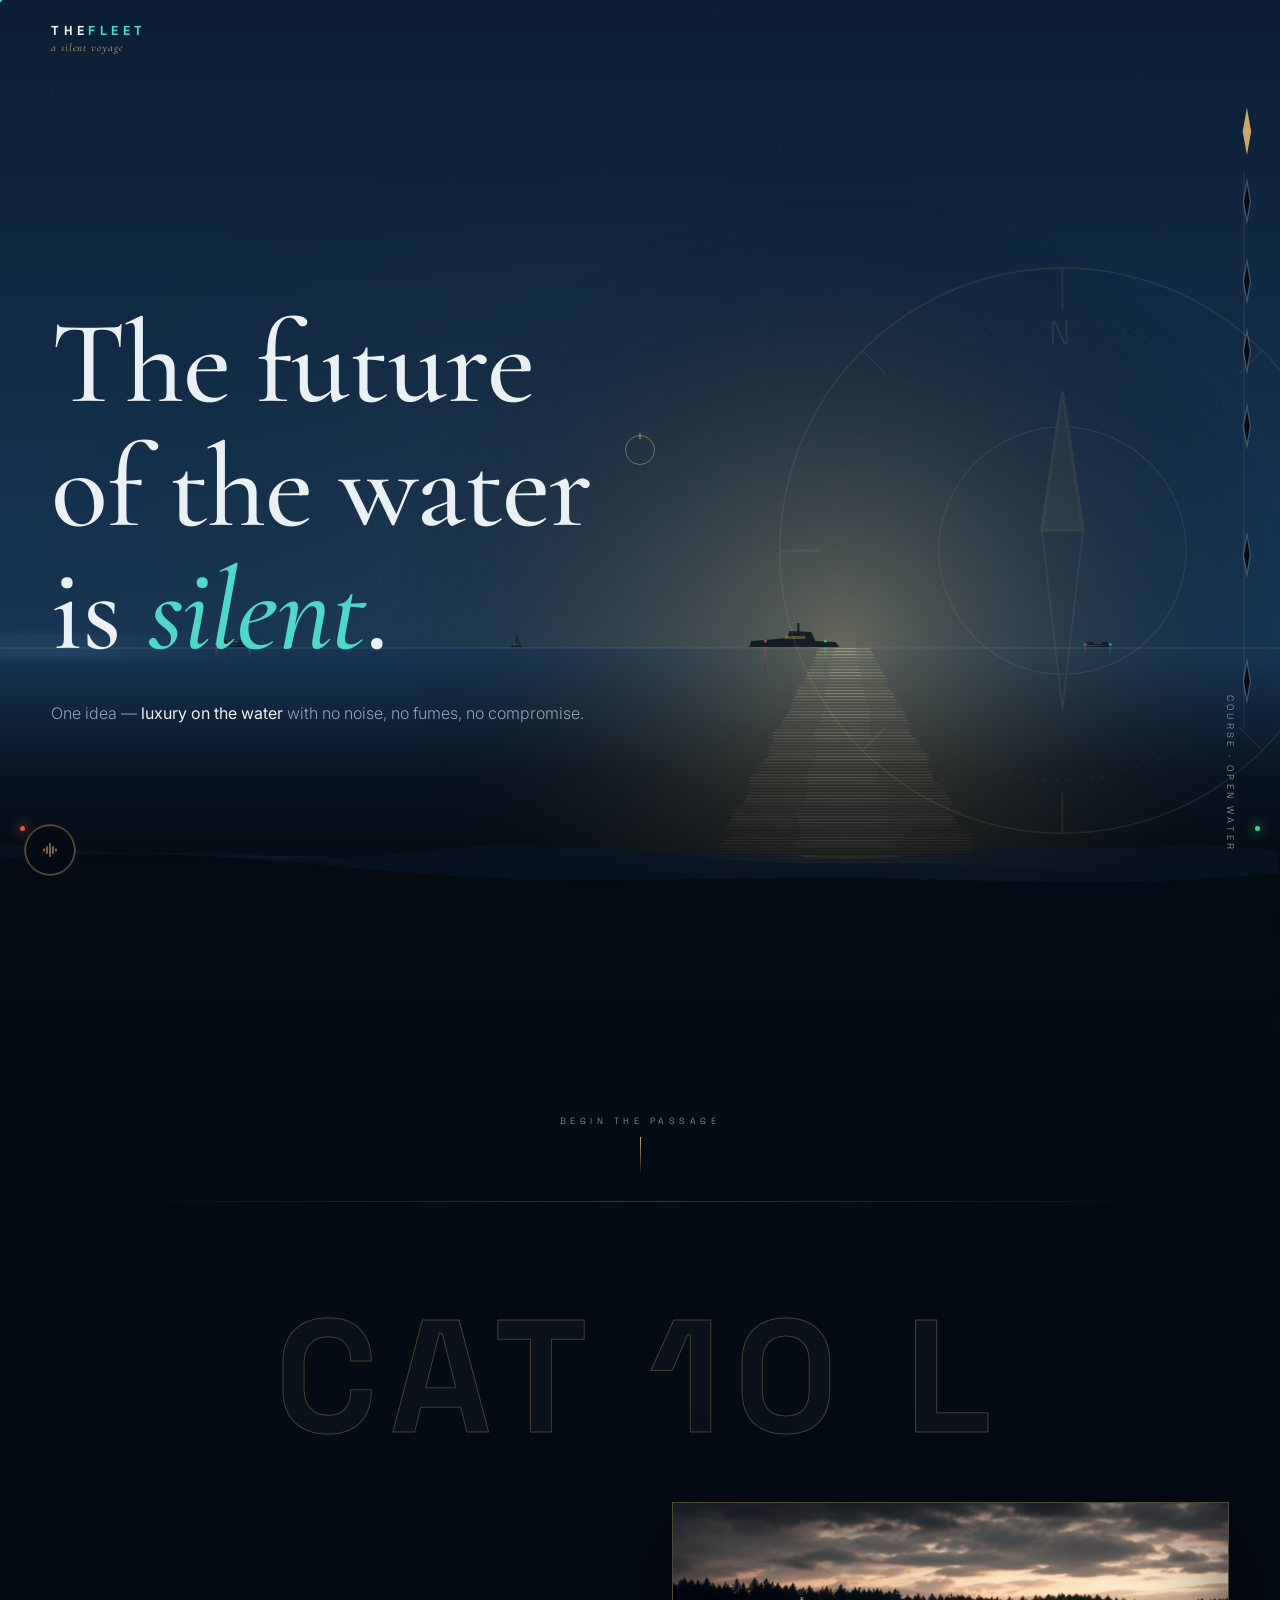
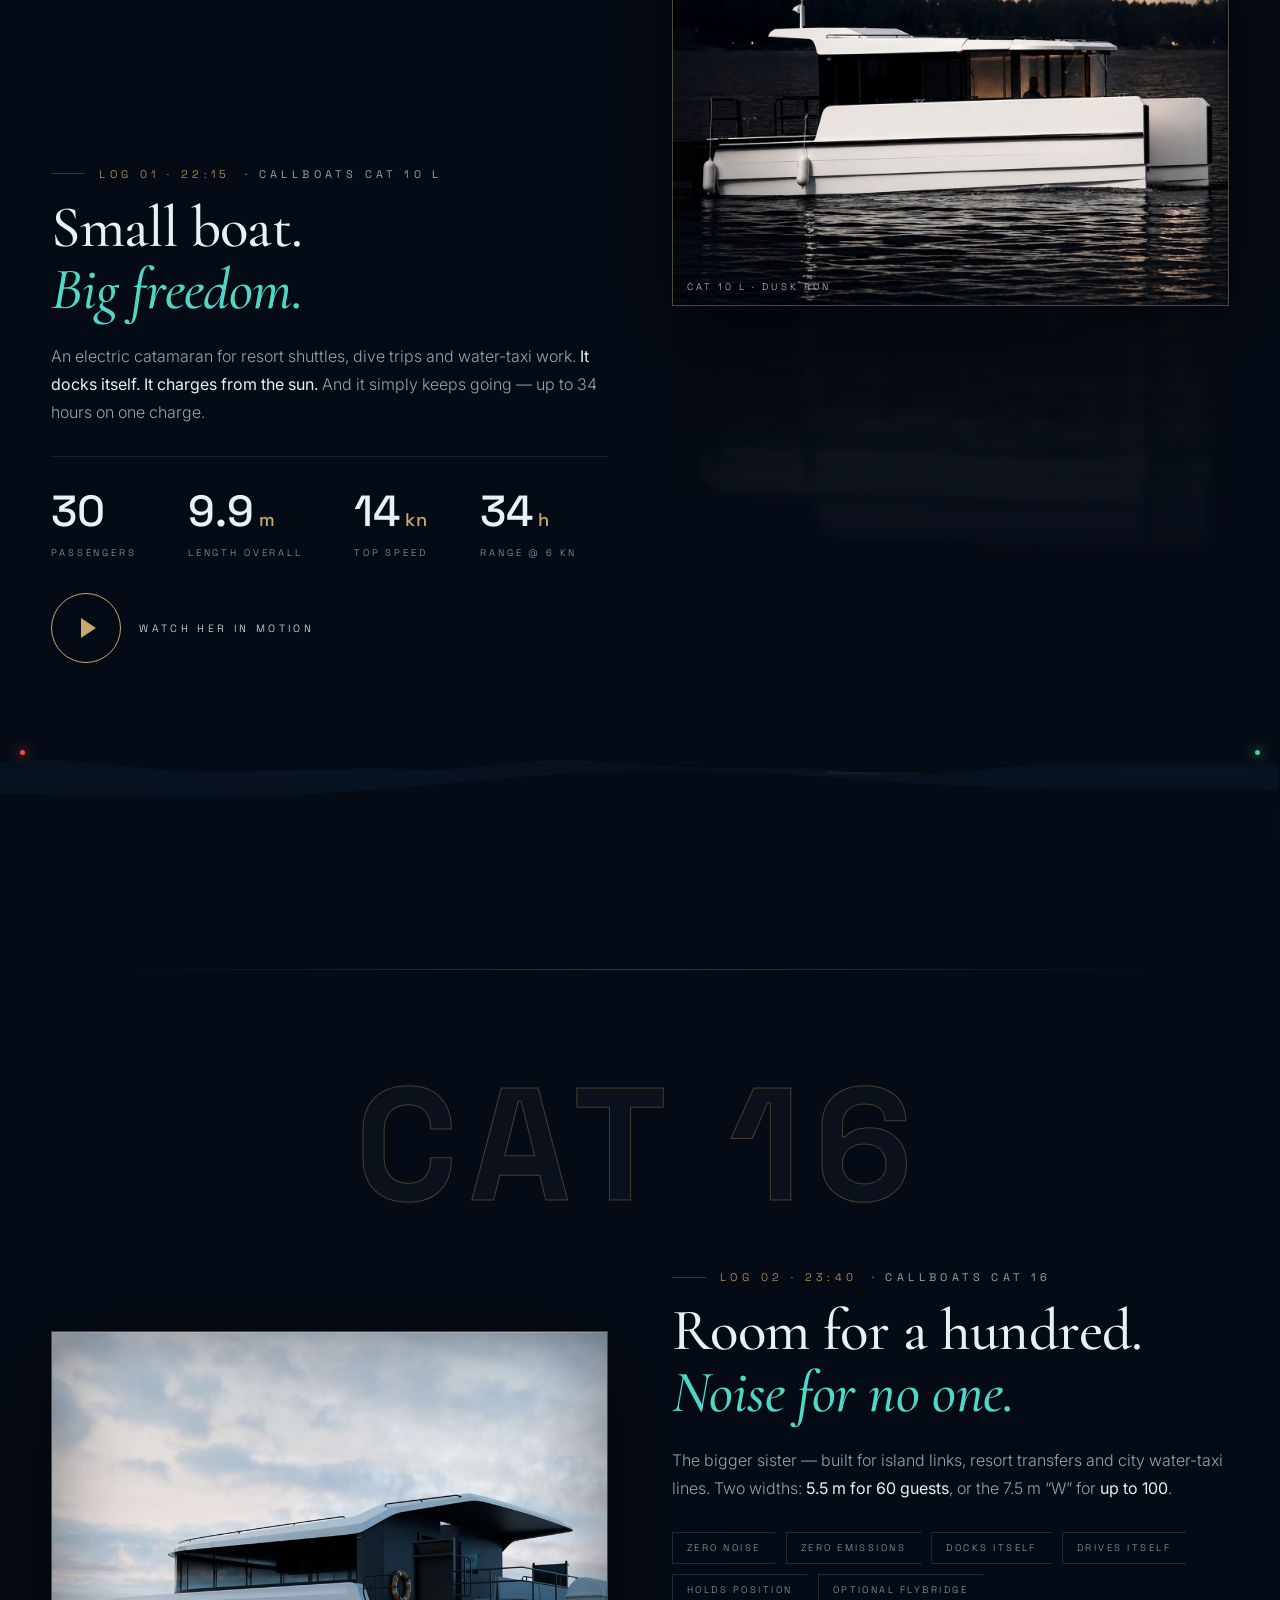
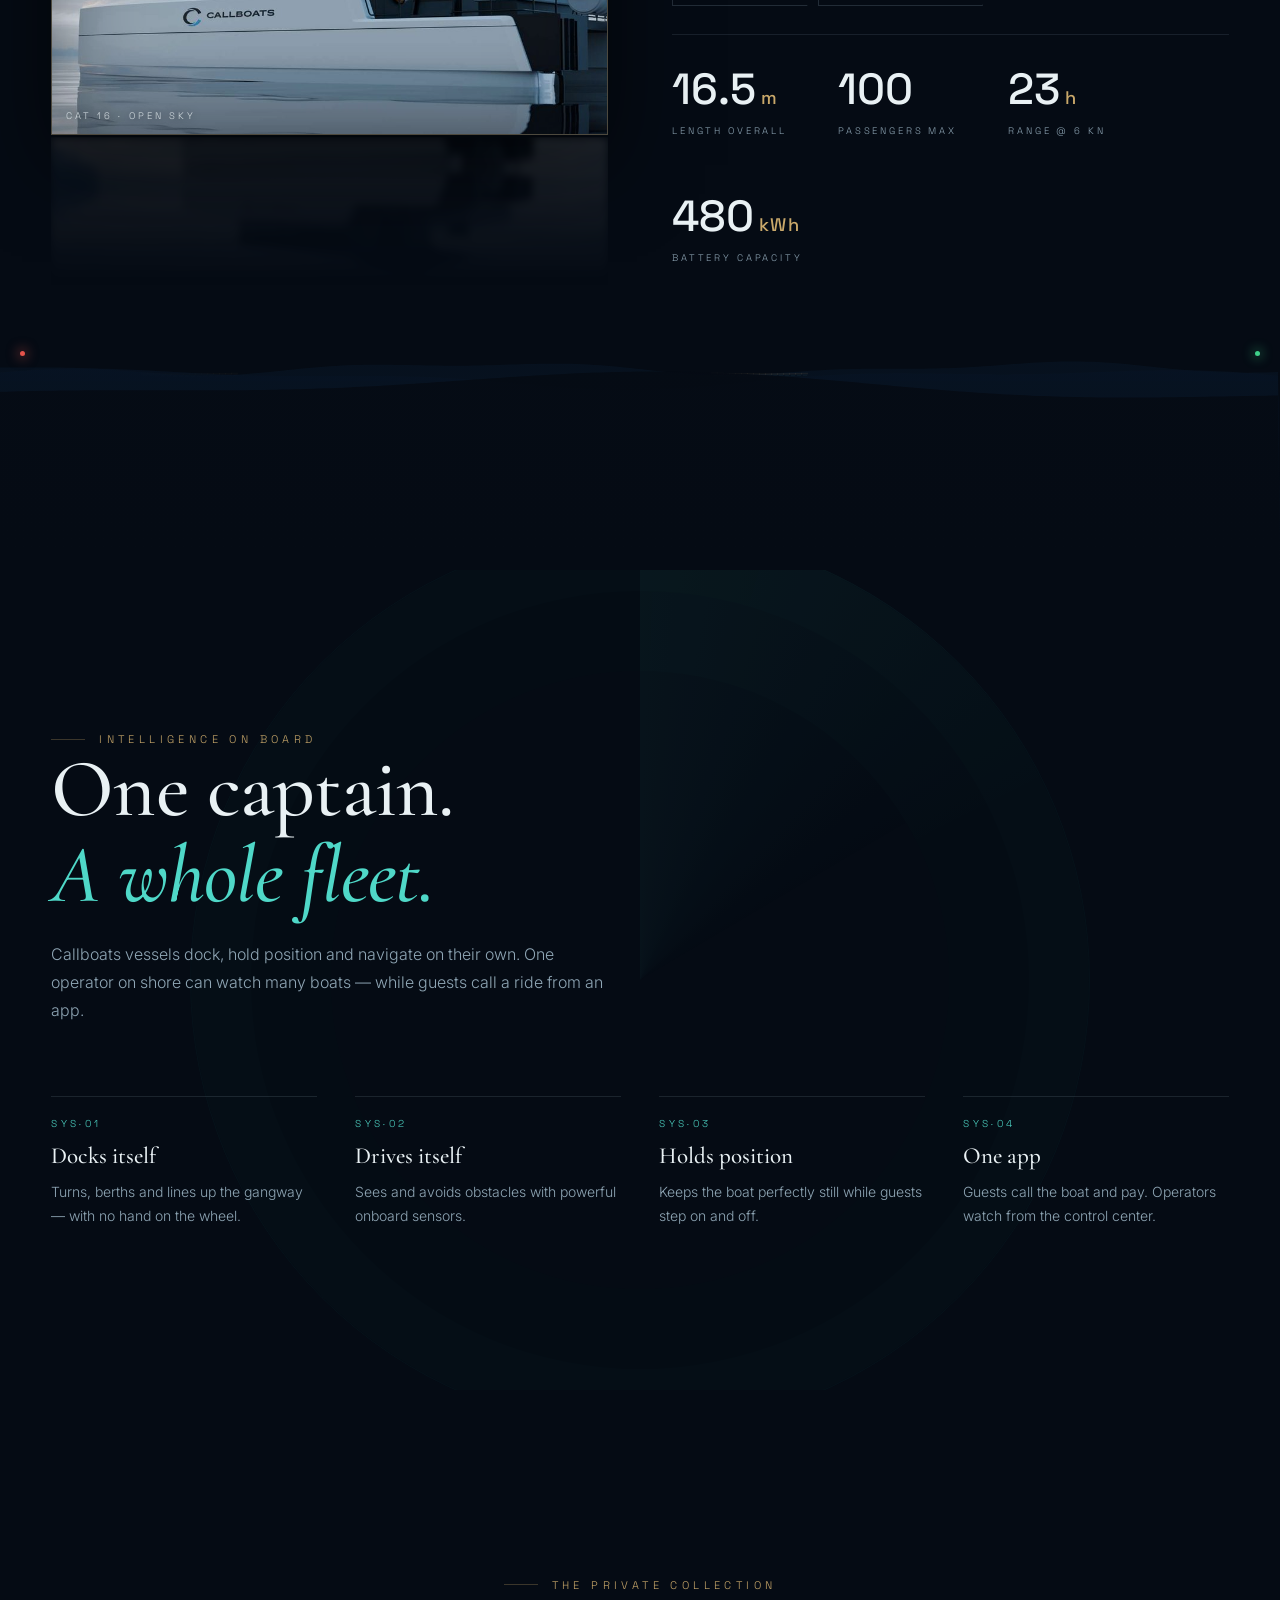
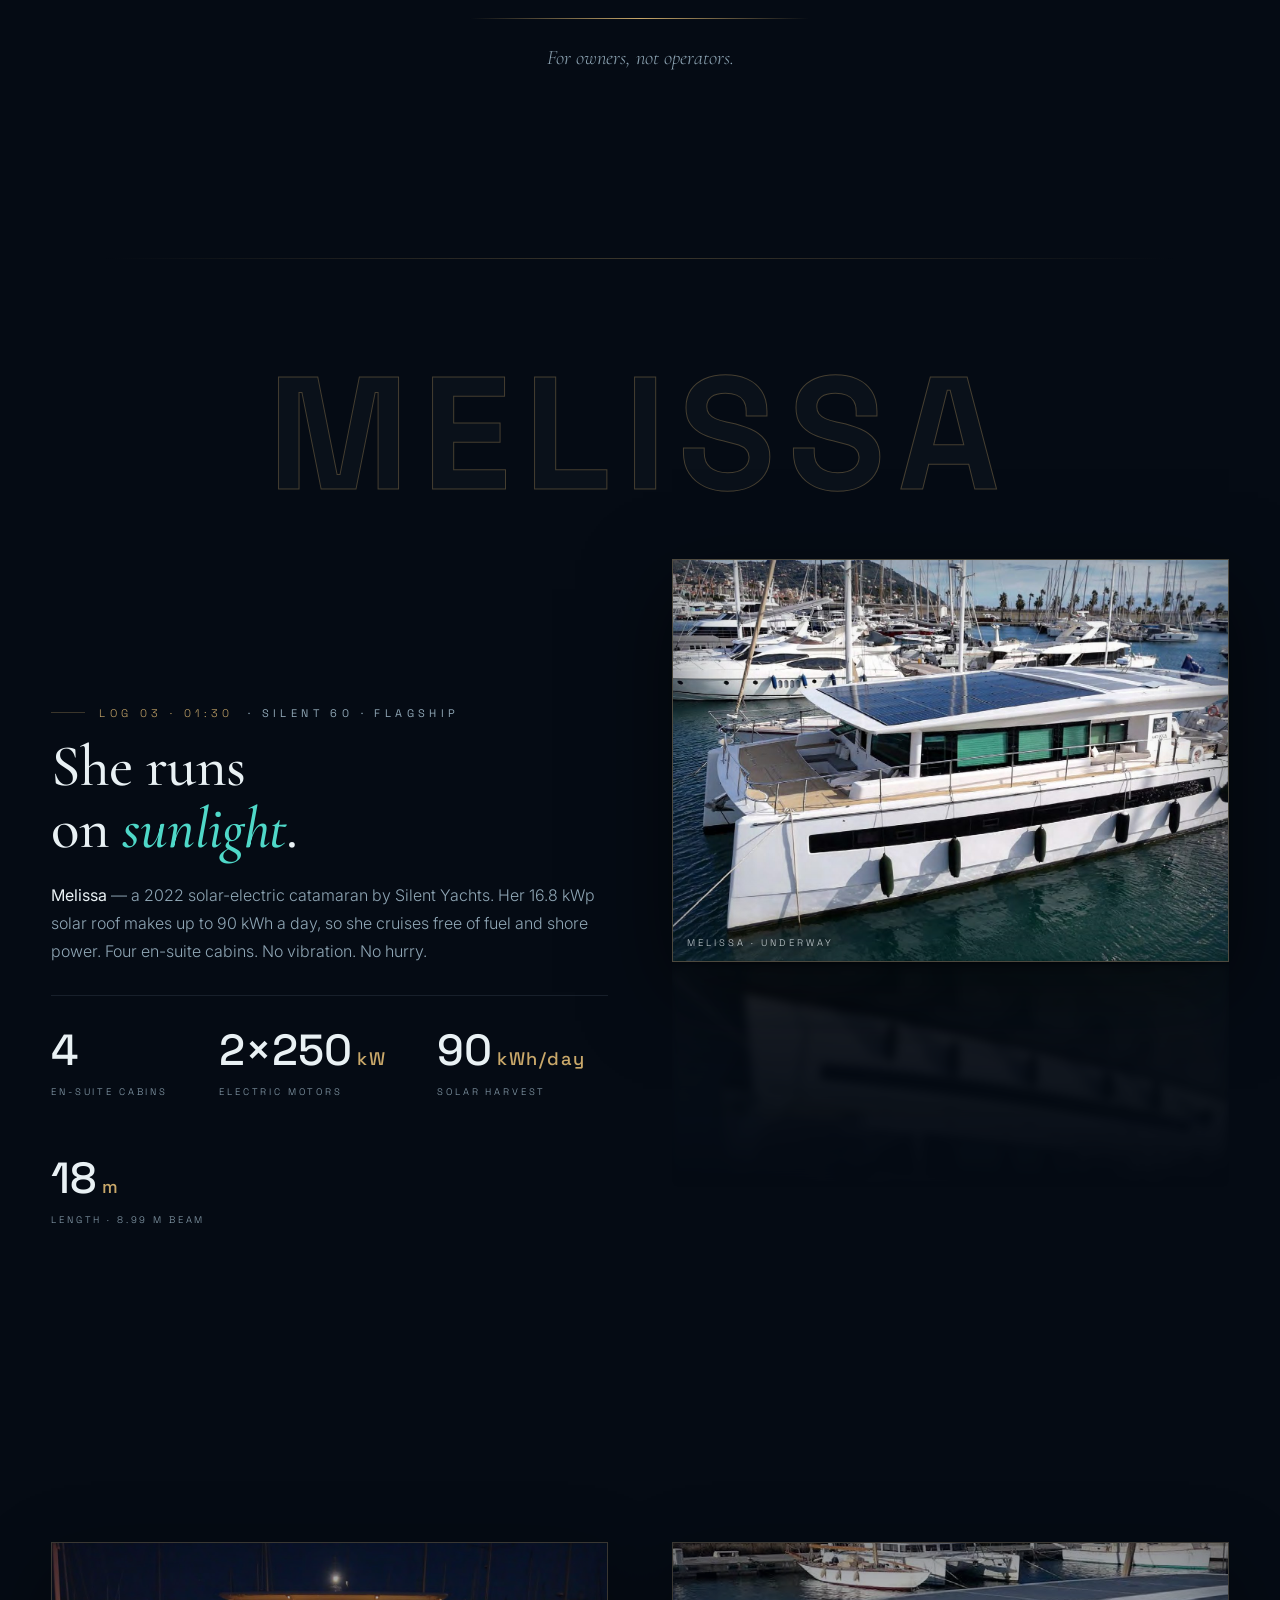
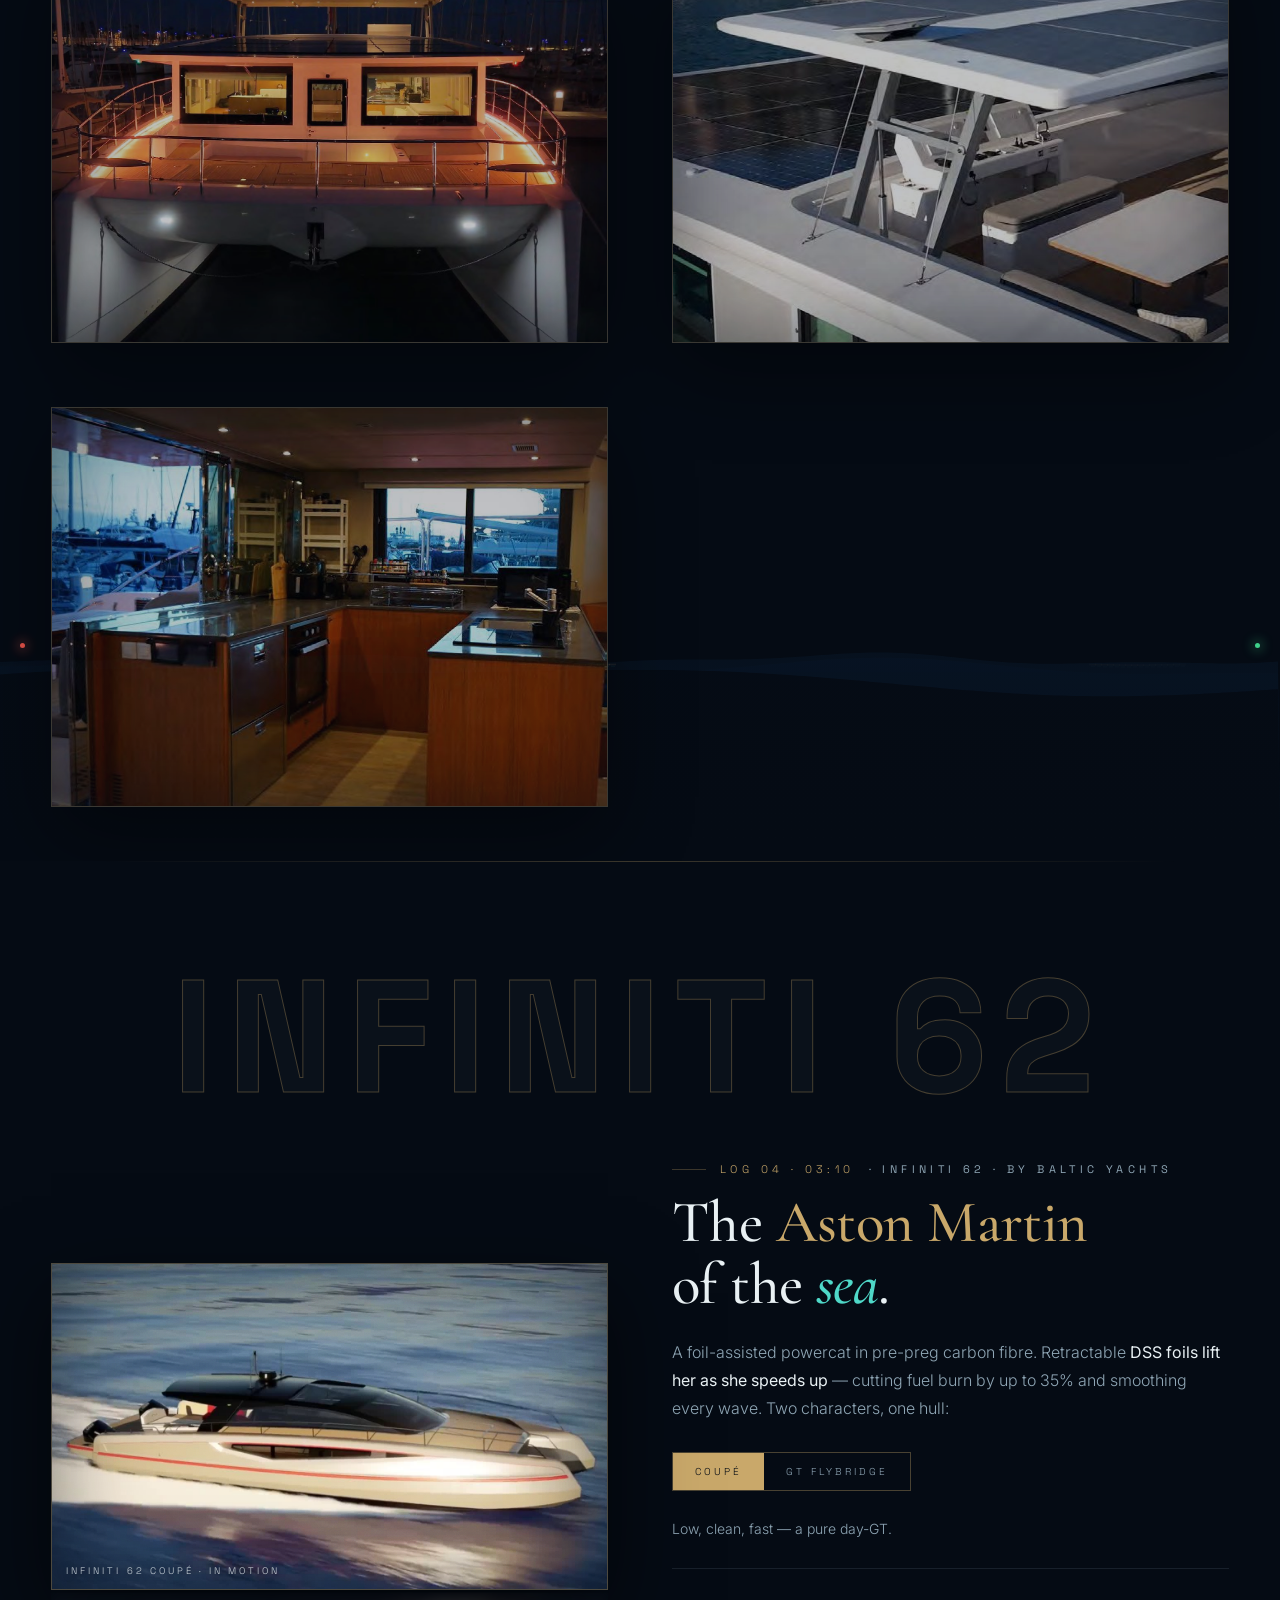
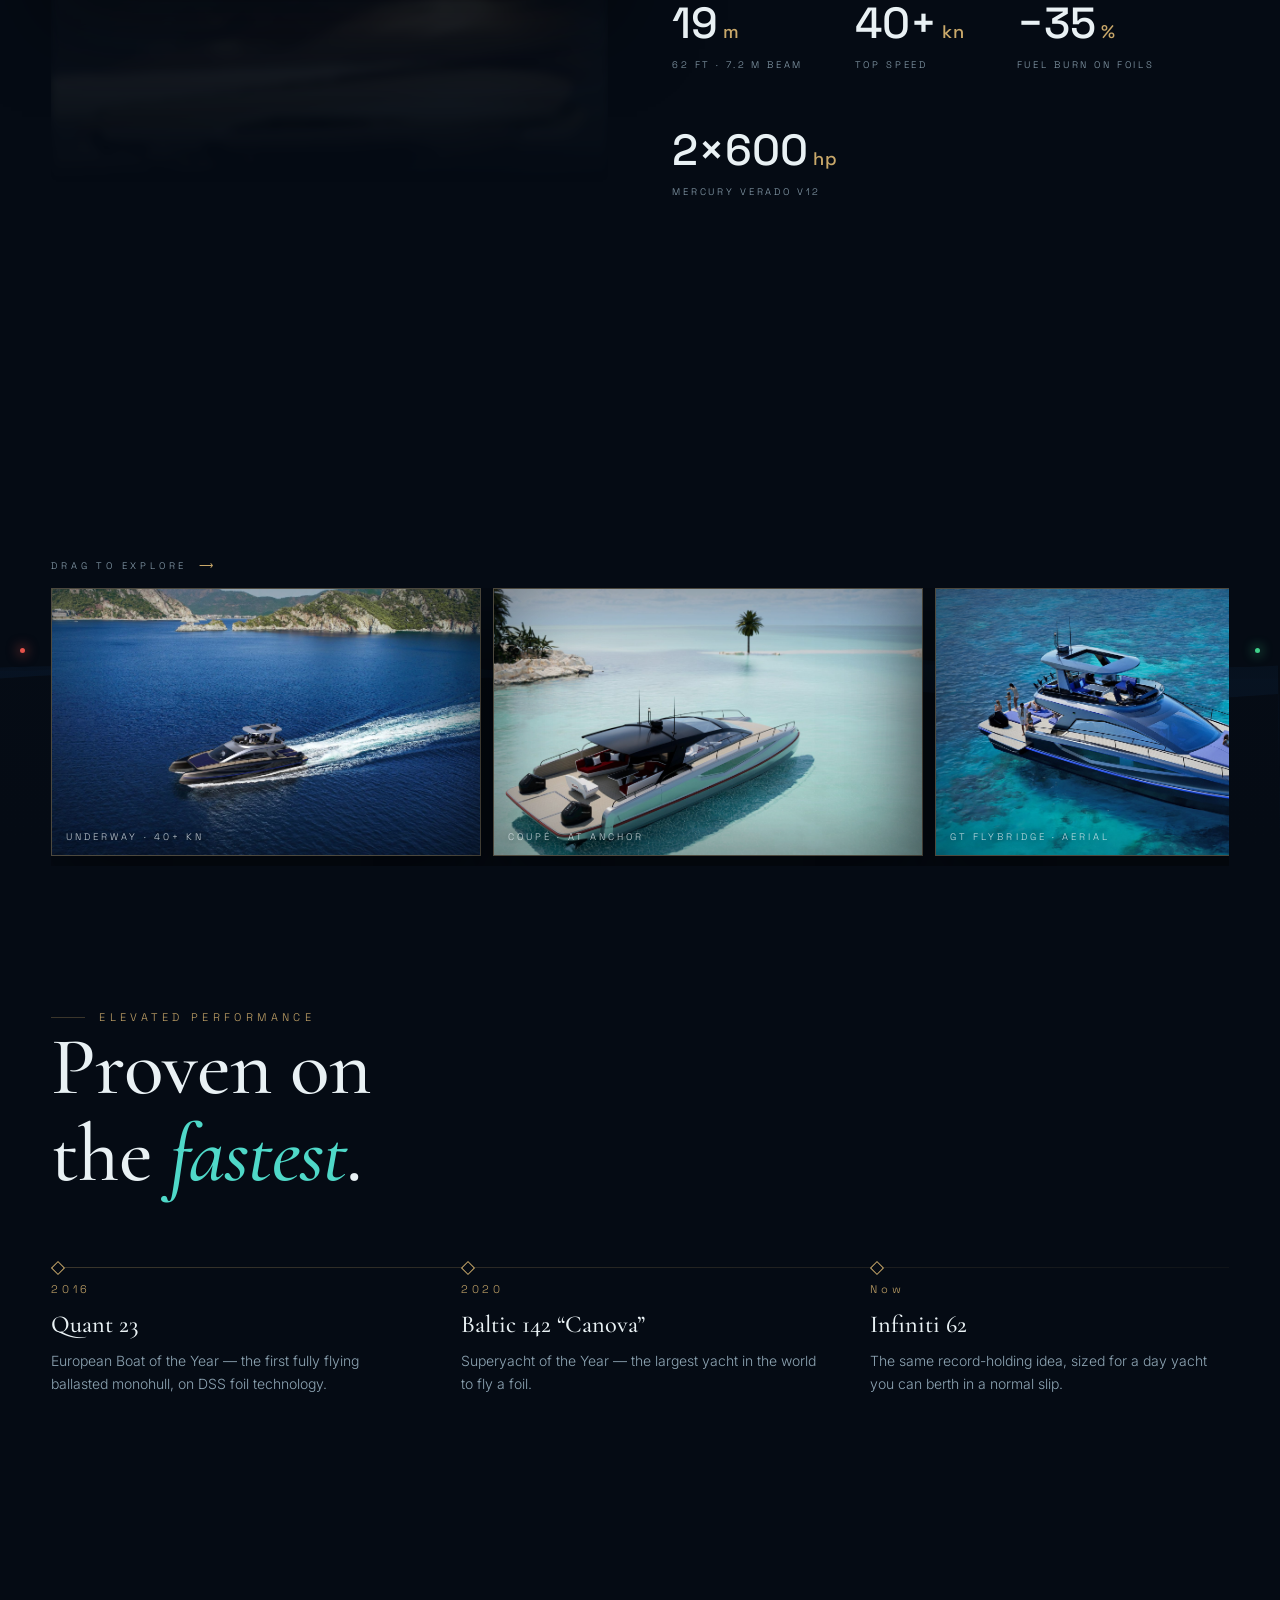
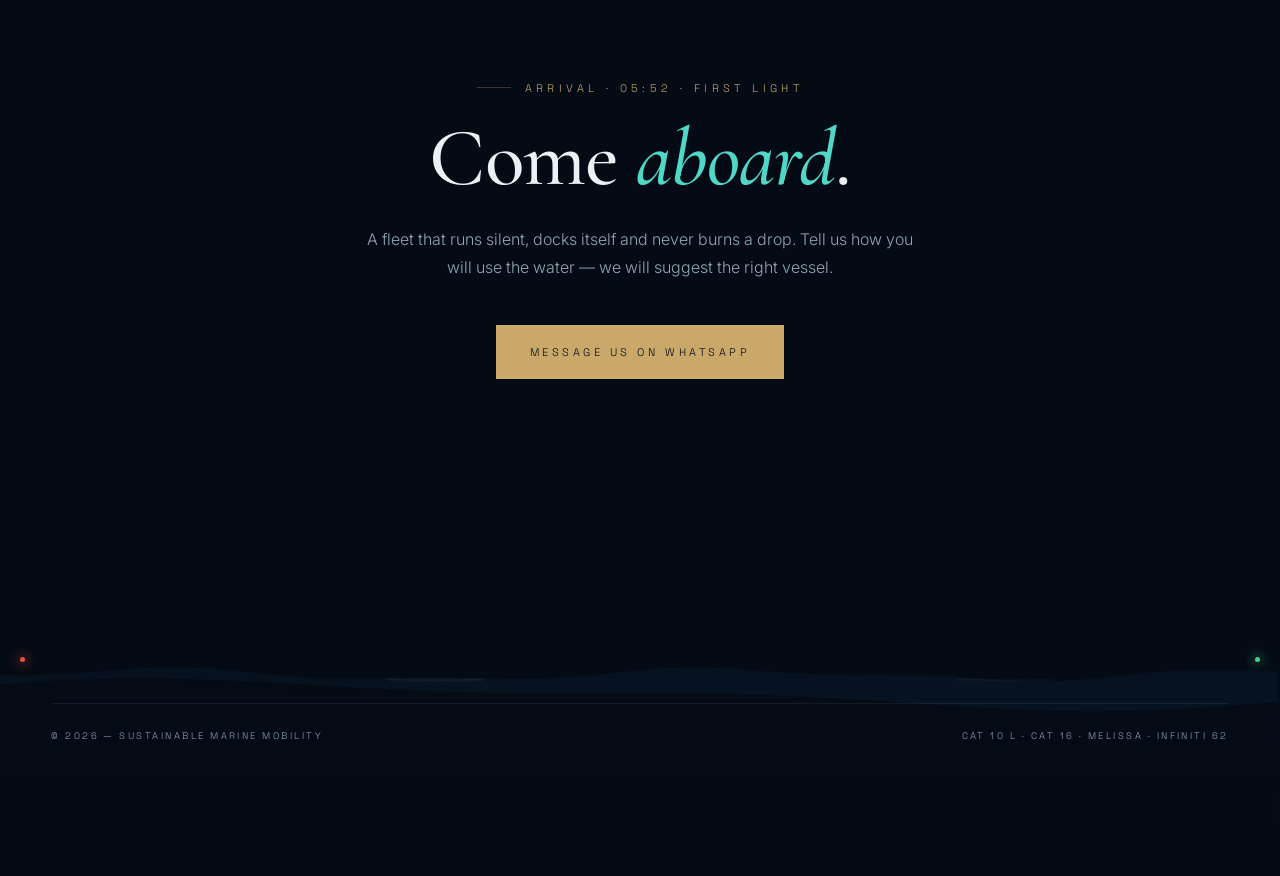
==== commit 4cb75655: "Add files via upload" ====
--- a/index.html
+++ b/index.html
@@ -124,8 +124,8 @@
 #seascape{position:absolute;top:0;left:0;z-index:0;width:100%;height:100vh;display:block;pointer-events:none}
 #departure .inner,#departure .compass,#departure .water,#departure .scroll-hint{position:relative}
 #departure .compass{opacity:.10}
-#departure{--wl:46vh;min-height:100vh;max-height:100vh}
-#departure .inner{padding-bottom:calc(var(--wl) - 20vh)}
+#departure{--wl:46vh;min-height:100vh;justify-content:flex-start}
+#departure .inner{margin-top:min(20vh,180px)}
 #departure h1{margin:18px 0 26px}
 #departure .compass{position:absolute;right:max(-6vw,calc((100vw - 1500px)/2));top:50%;transform:translateY(-58%);width:min(46vw,620px);aspect-ratio:1;z-index:1;opacity:.12;pointer-events:none}
 #departure .compass .ring{animation:spin 140s linear infinite;transform-origin:50% 50%}
@@ -645,7 +645,7 @@
   }
   seedShips();
   function resize(){
-    const r=cv.getBoundingClientRect(); W=r.width; H=r.height; horizon=H*0.62;
+    const r=cv.getBoundingClientRect(); W=r.width; H=r.height; horizon=H*0.72;
     cv.width=W*DPR; cv.height=H*DPR; cx.setTransform(DPR,0,0,DPR,0,0);
   }
   resize(); new ResizeObserver(resize).observe(cv);
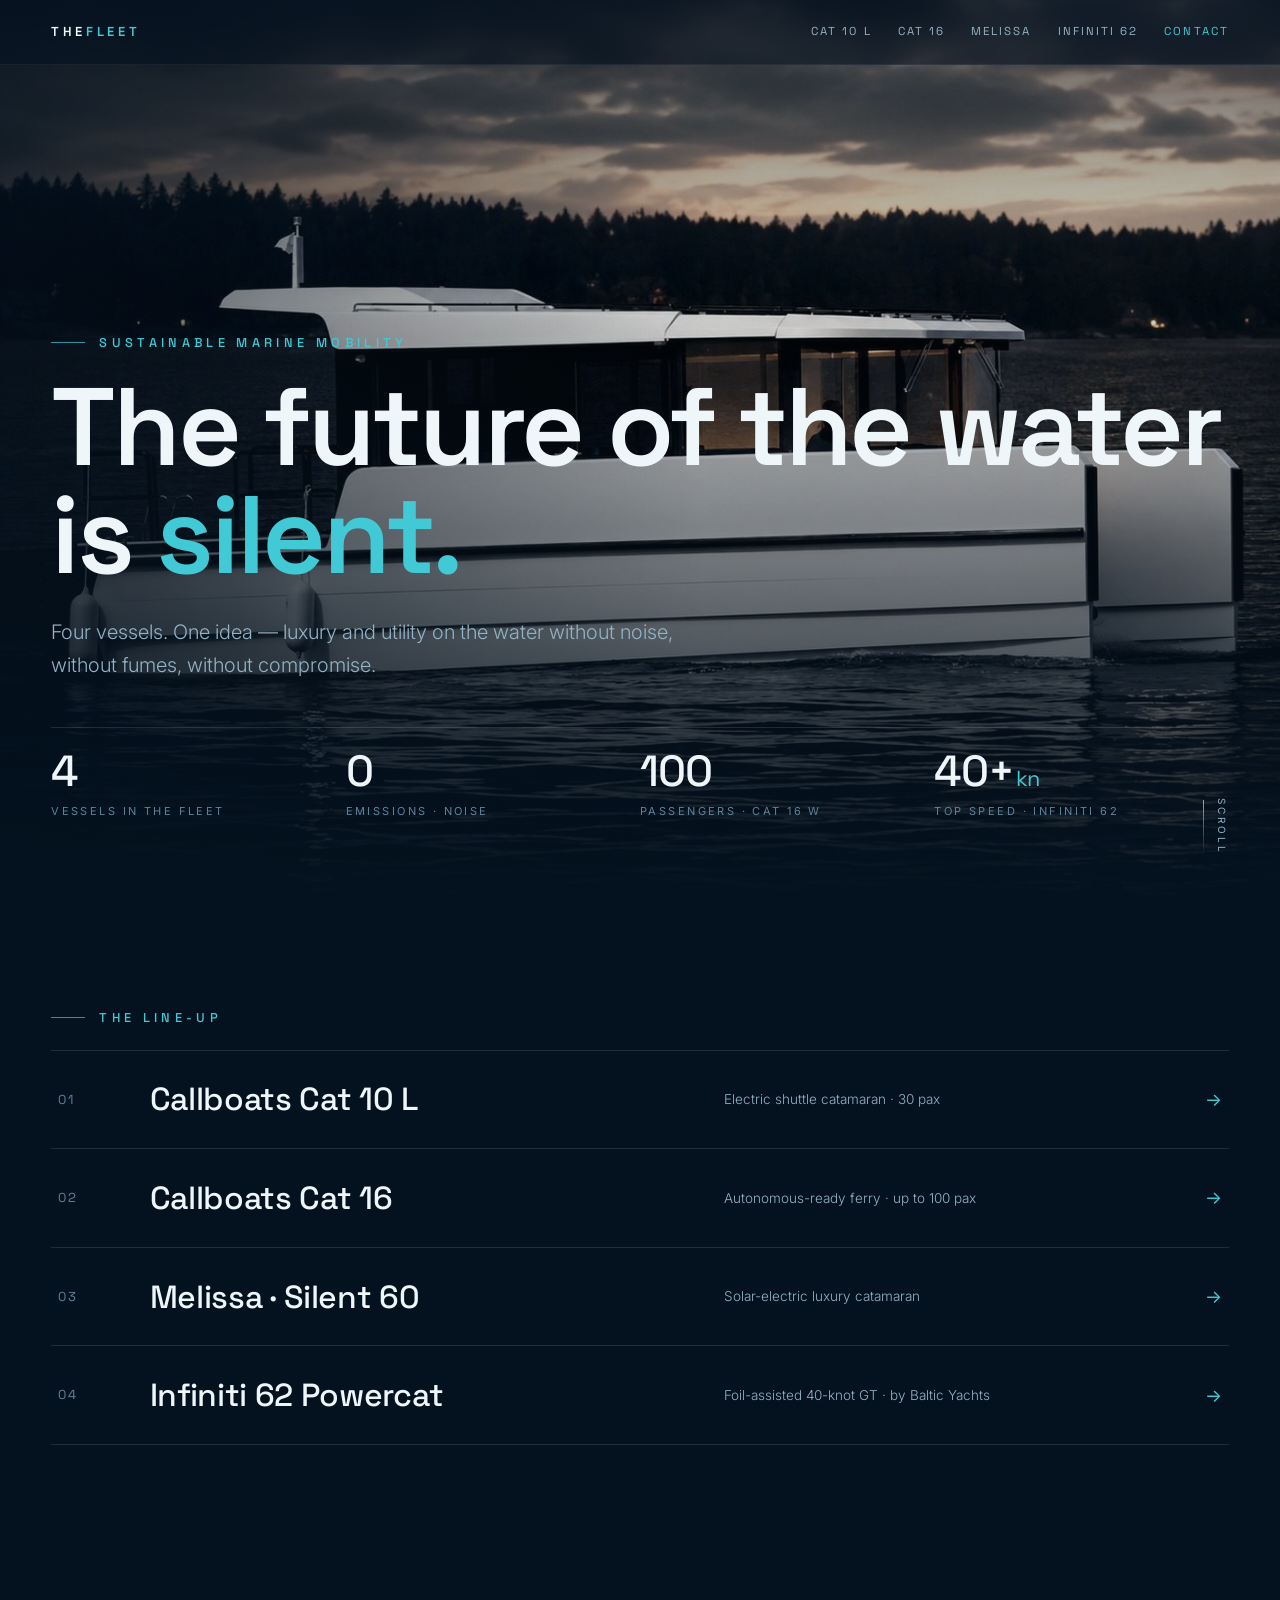
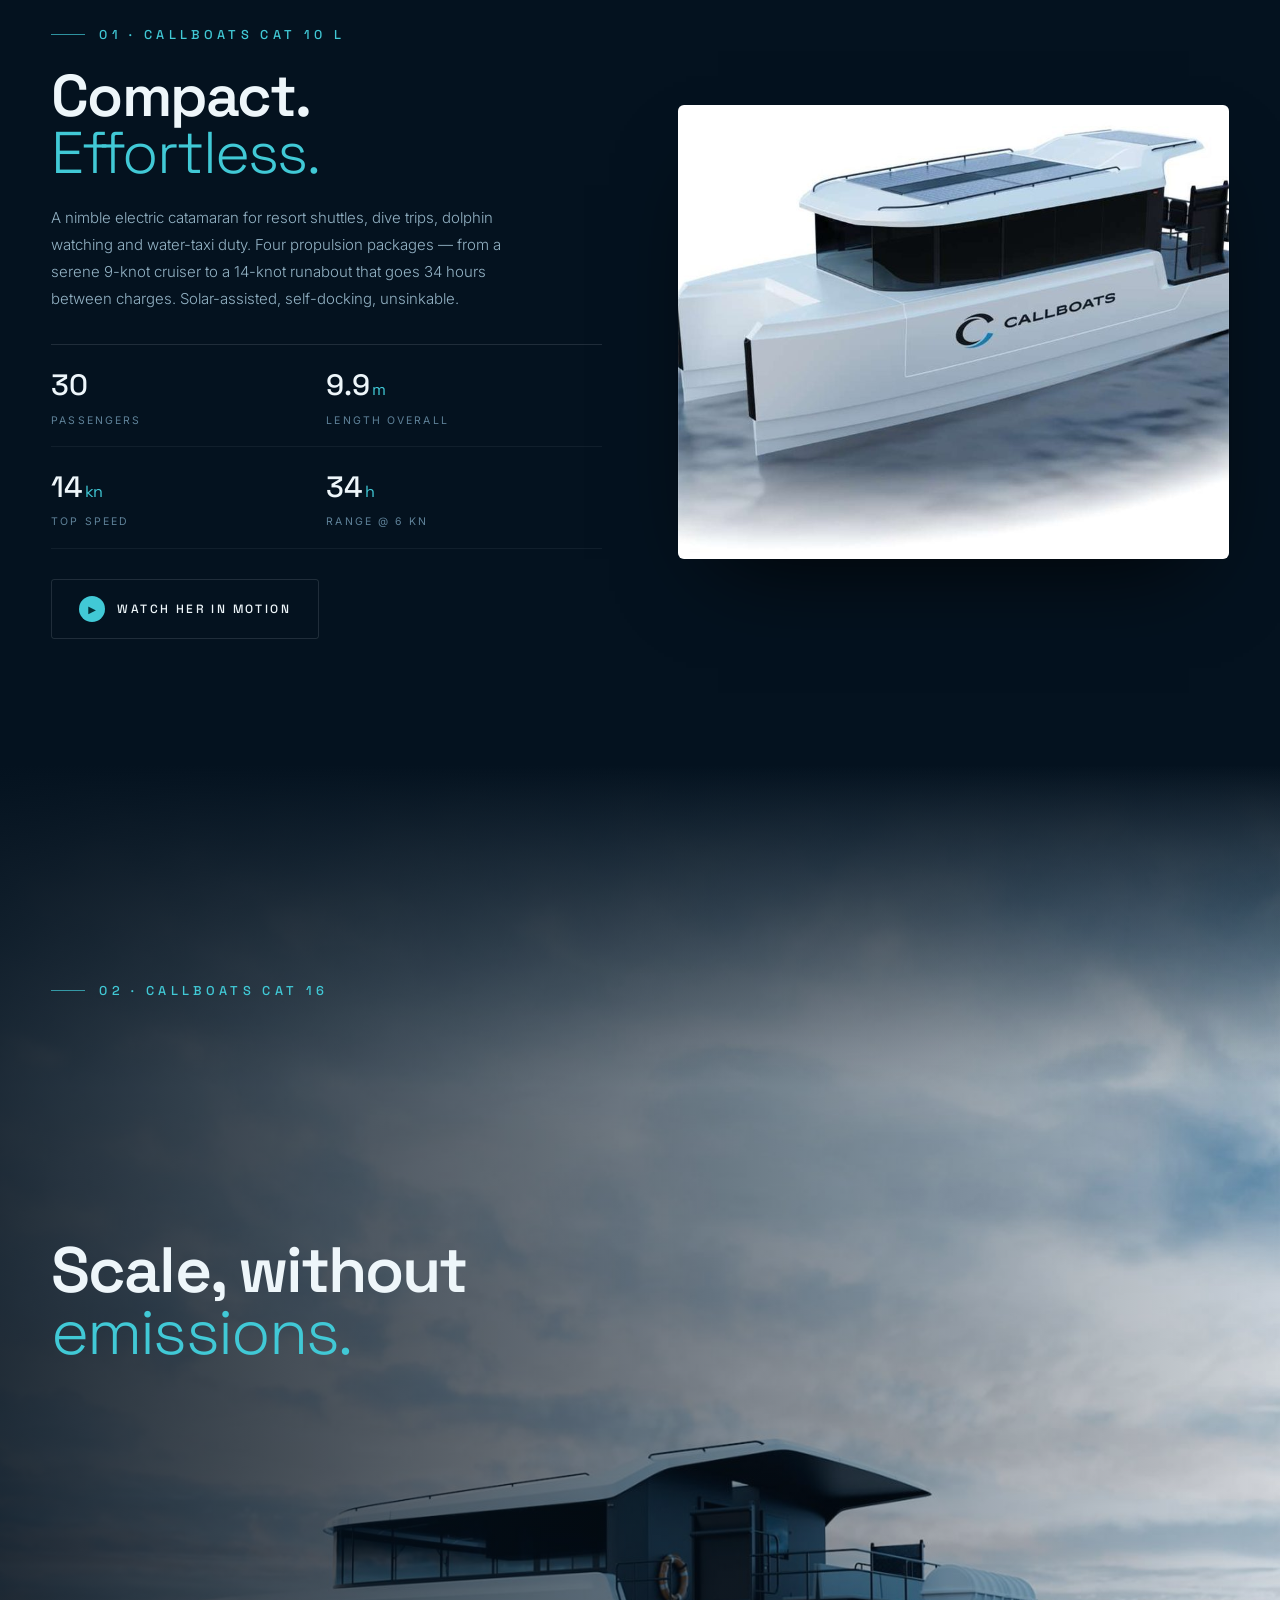
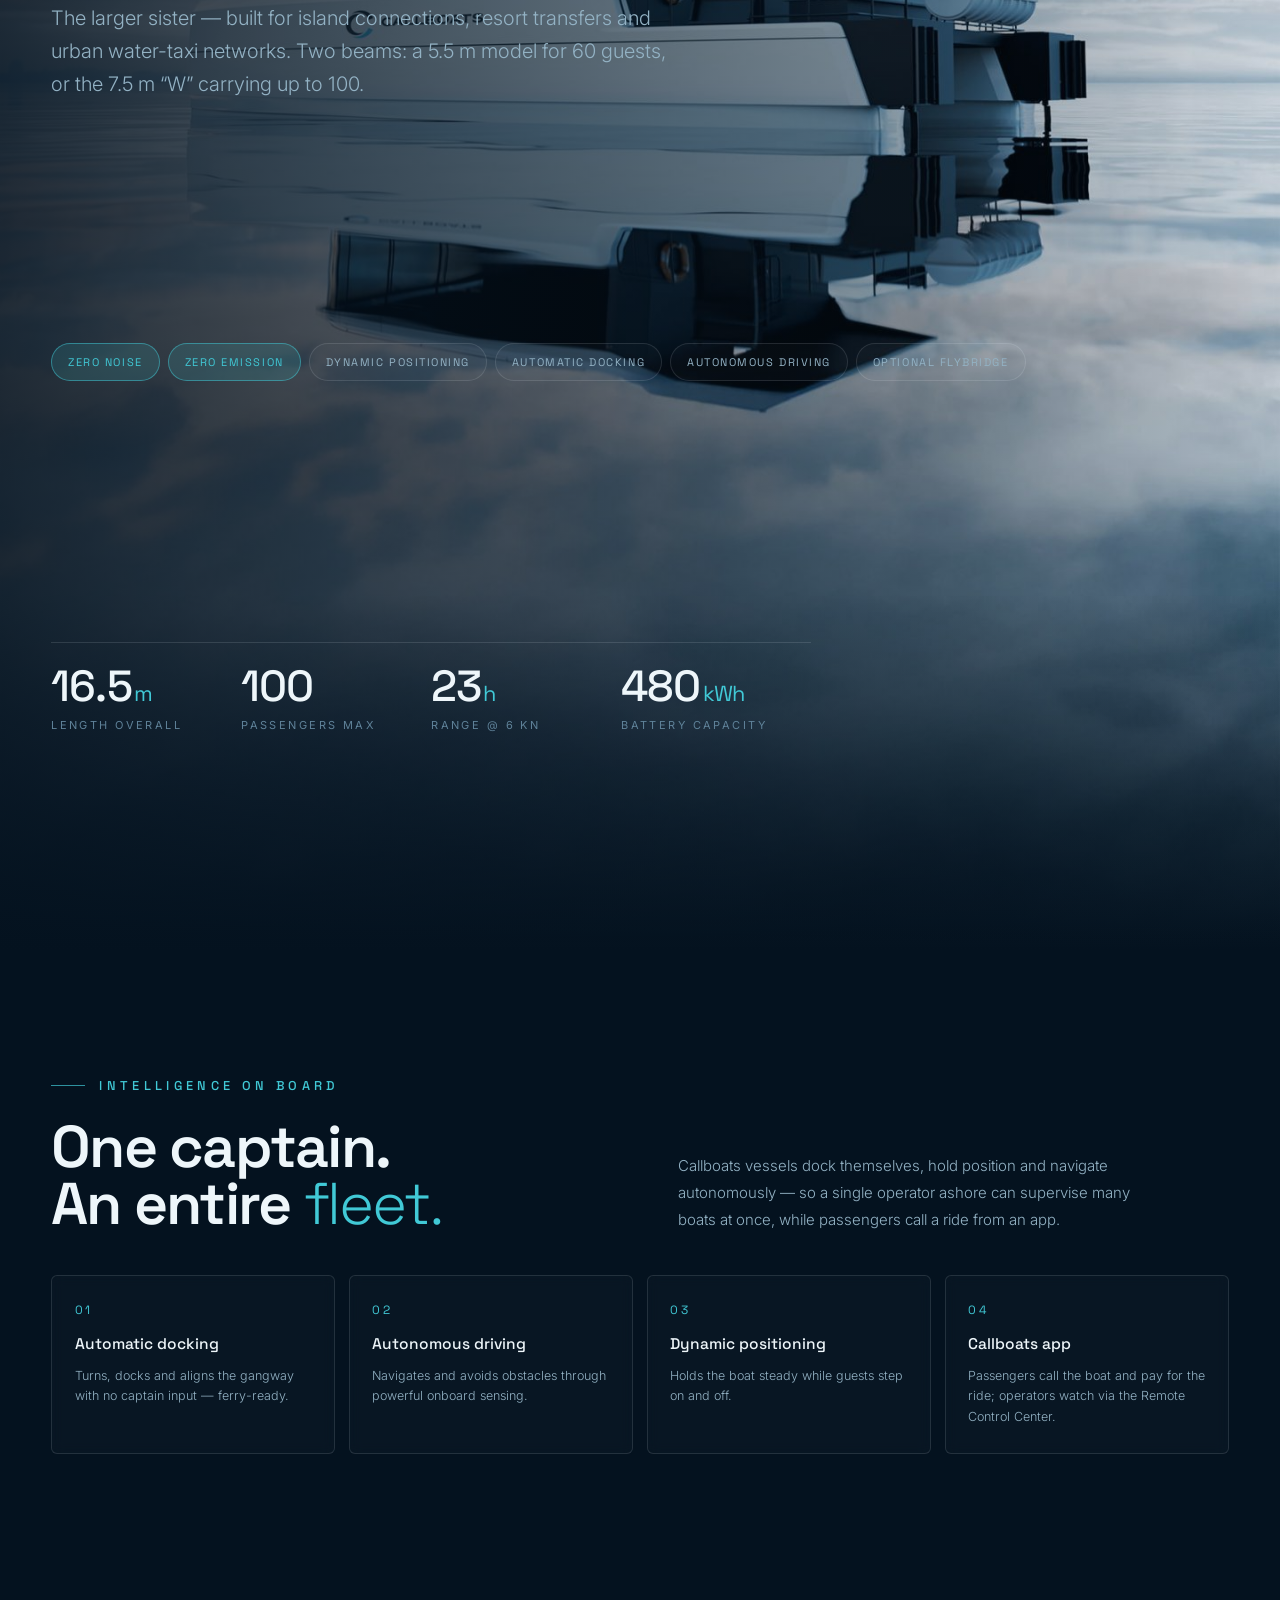
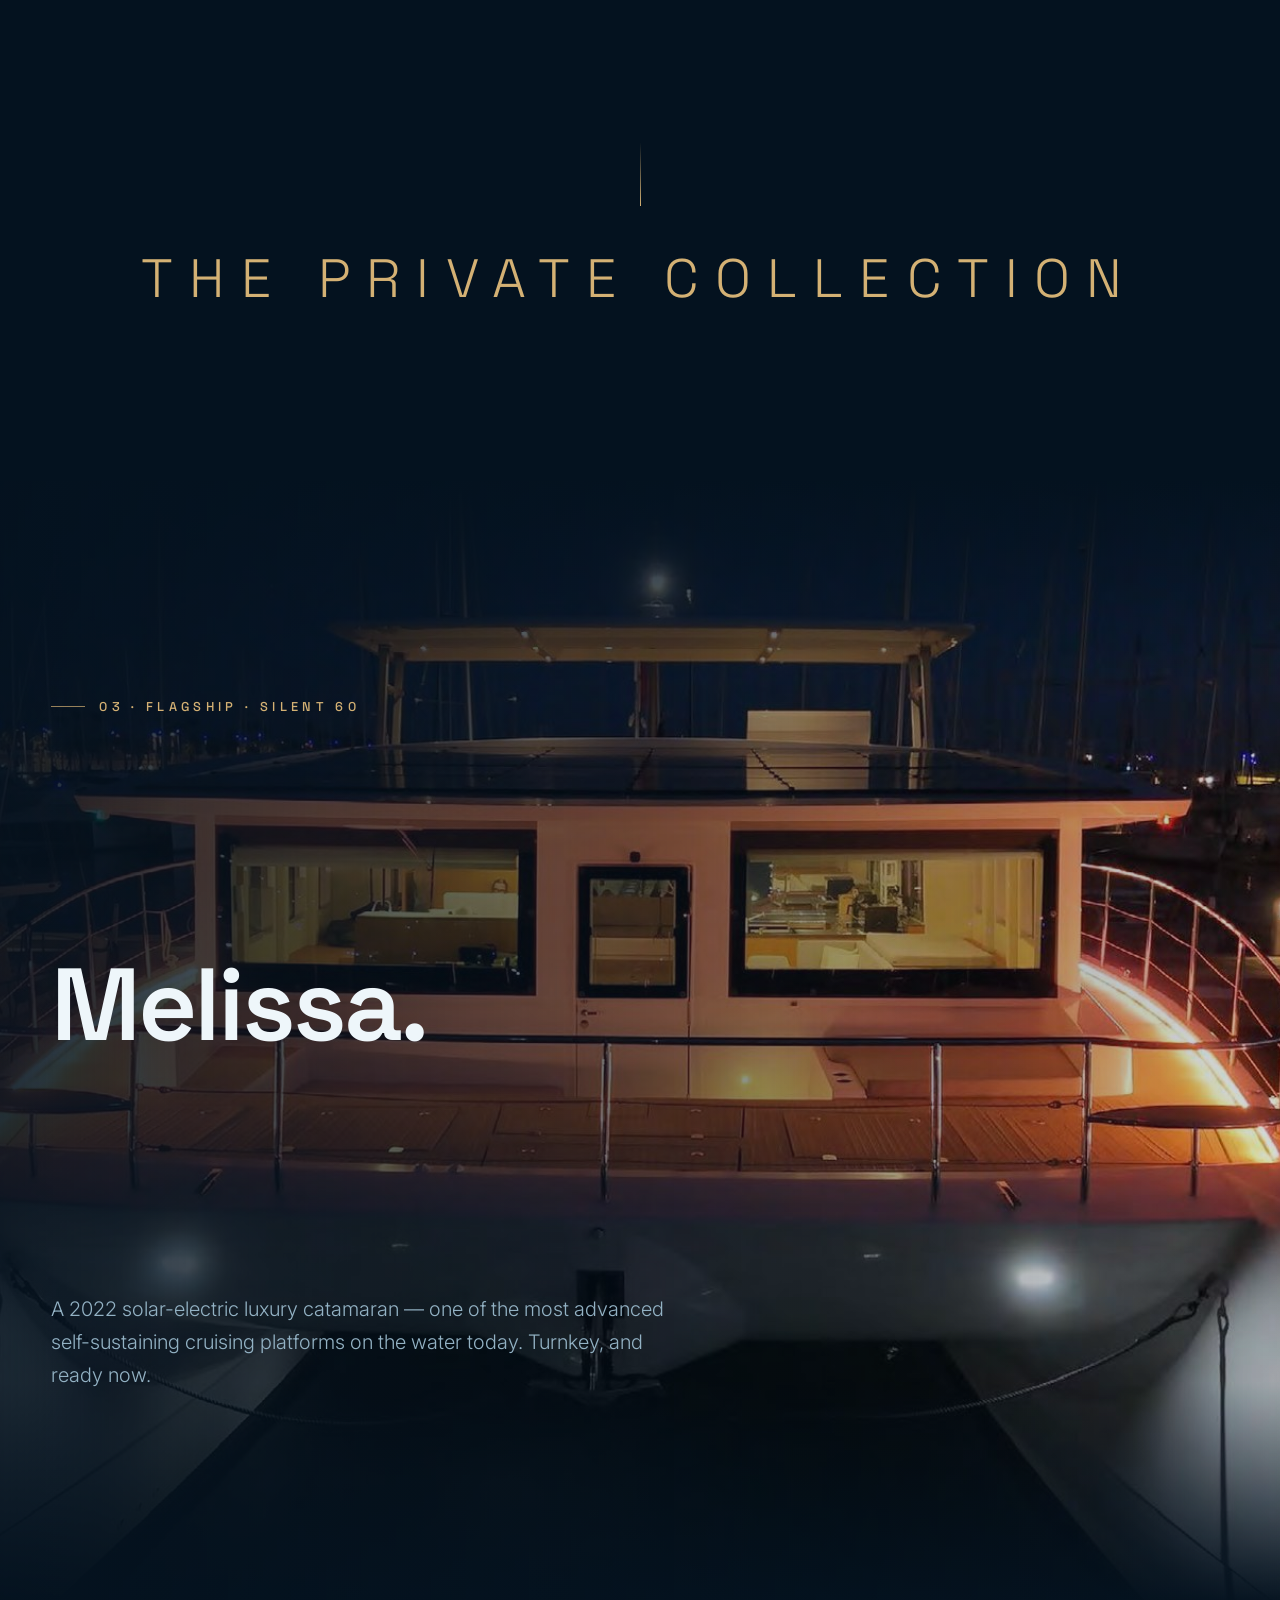
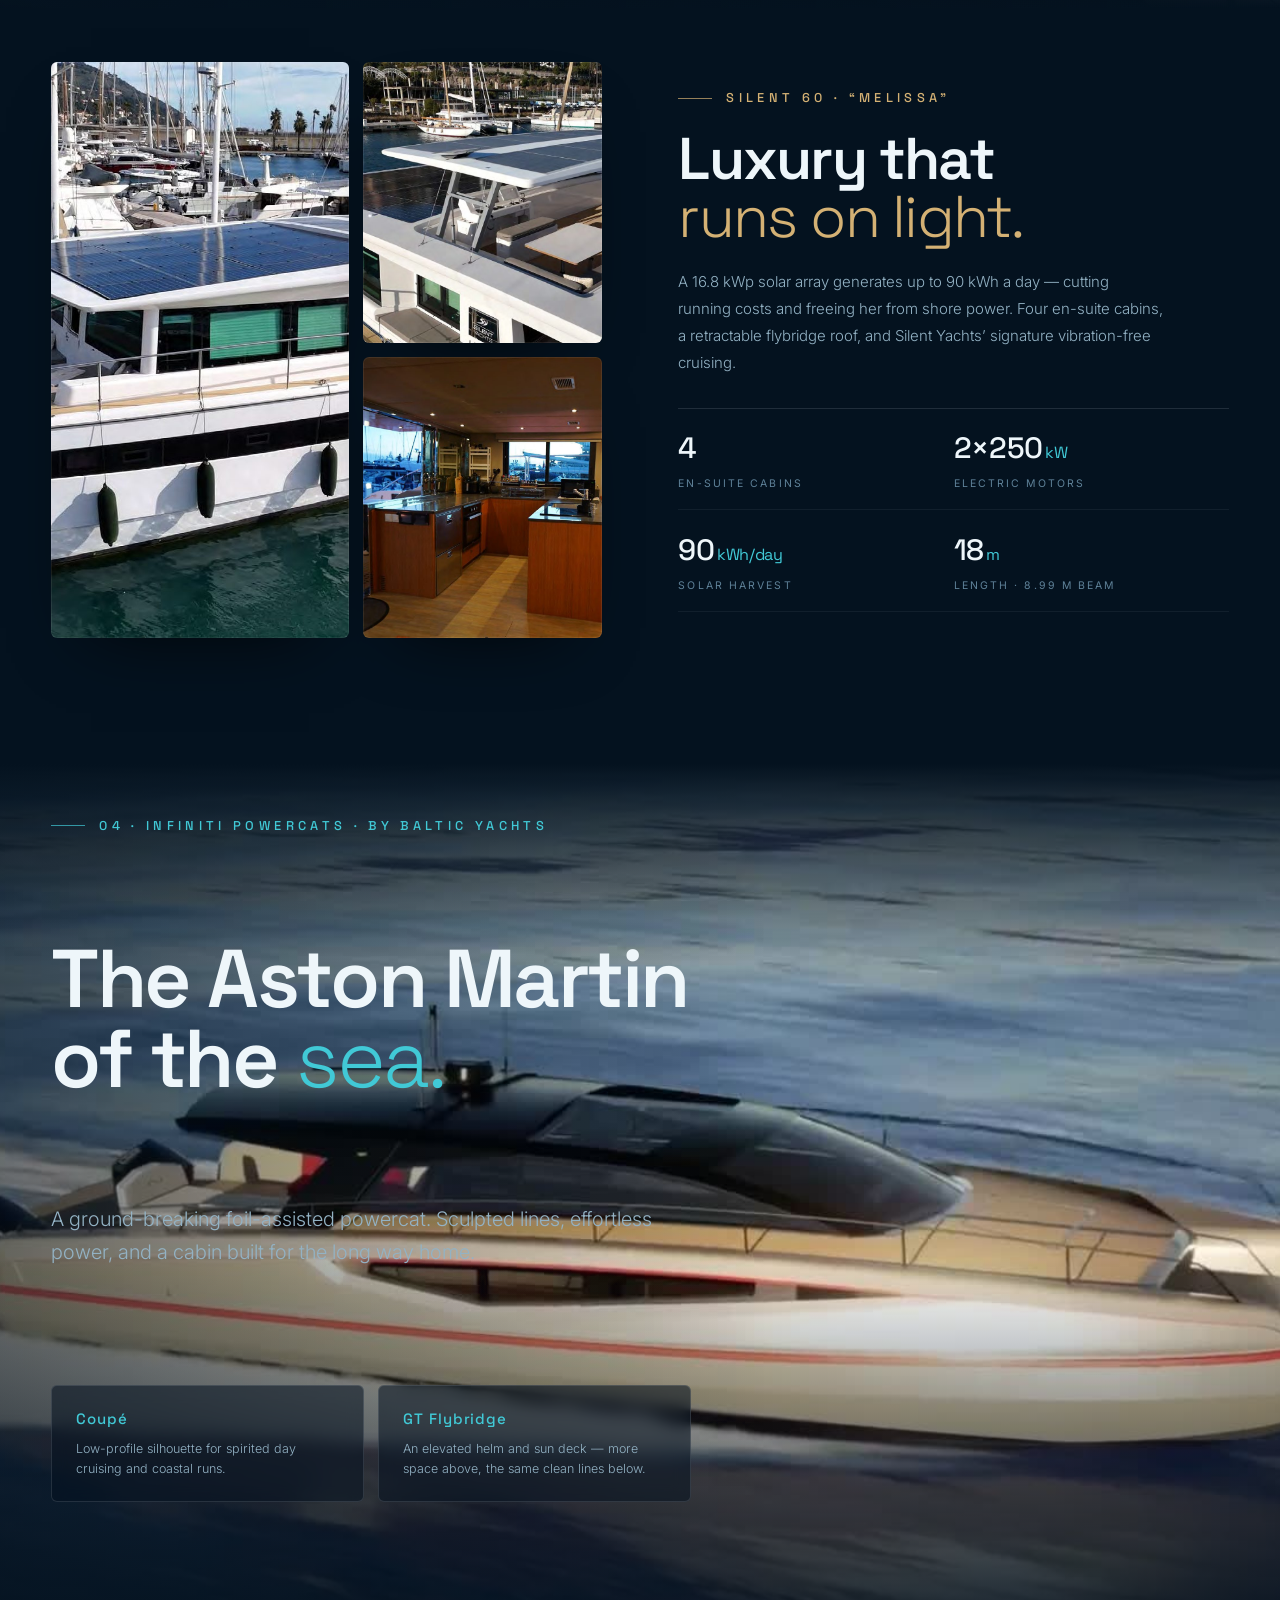
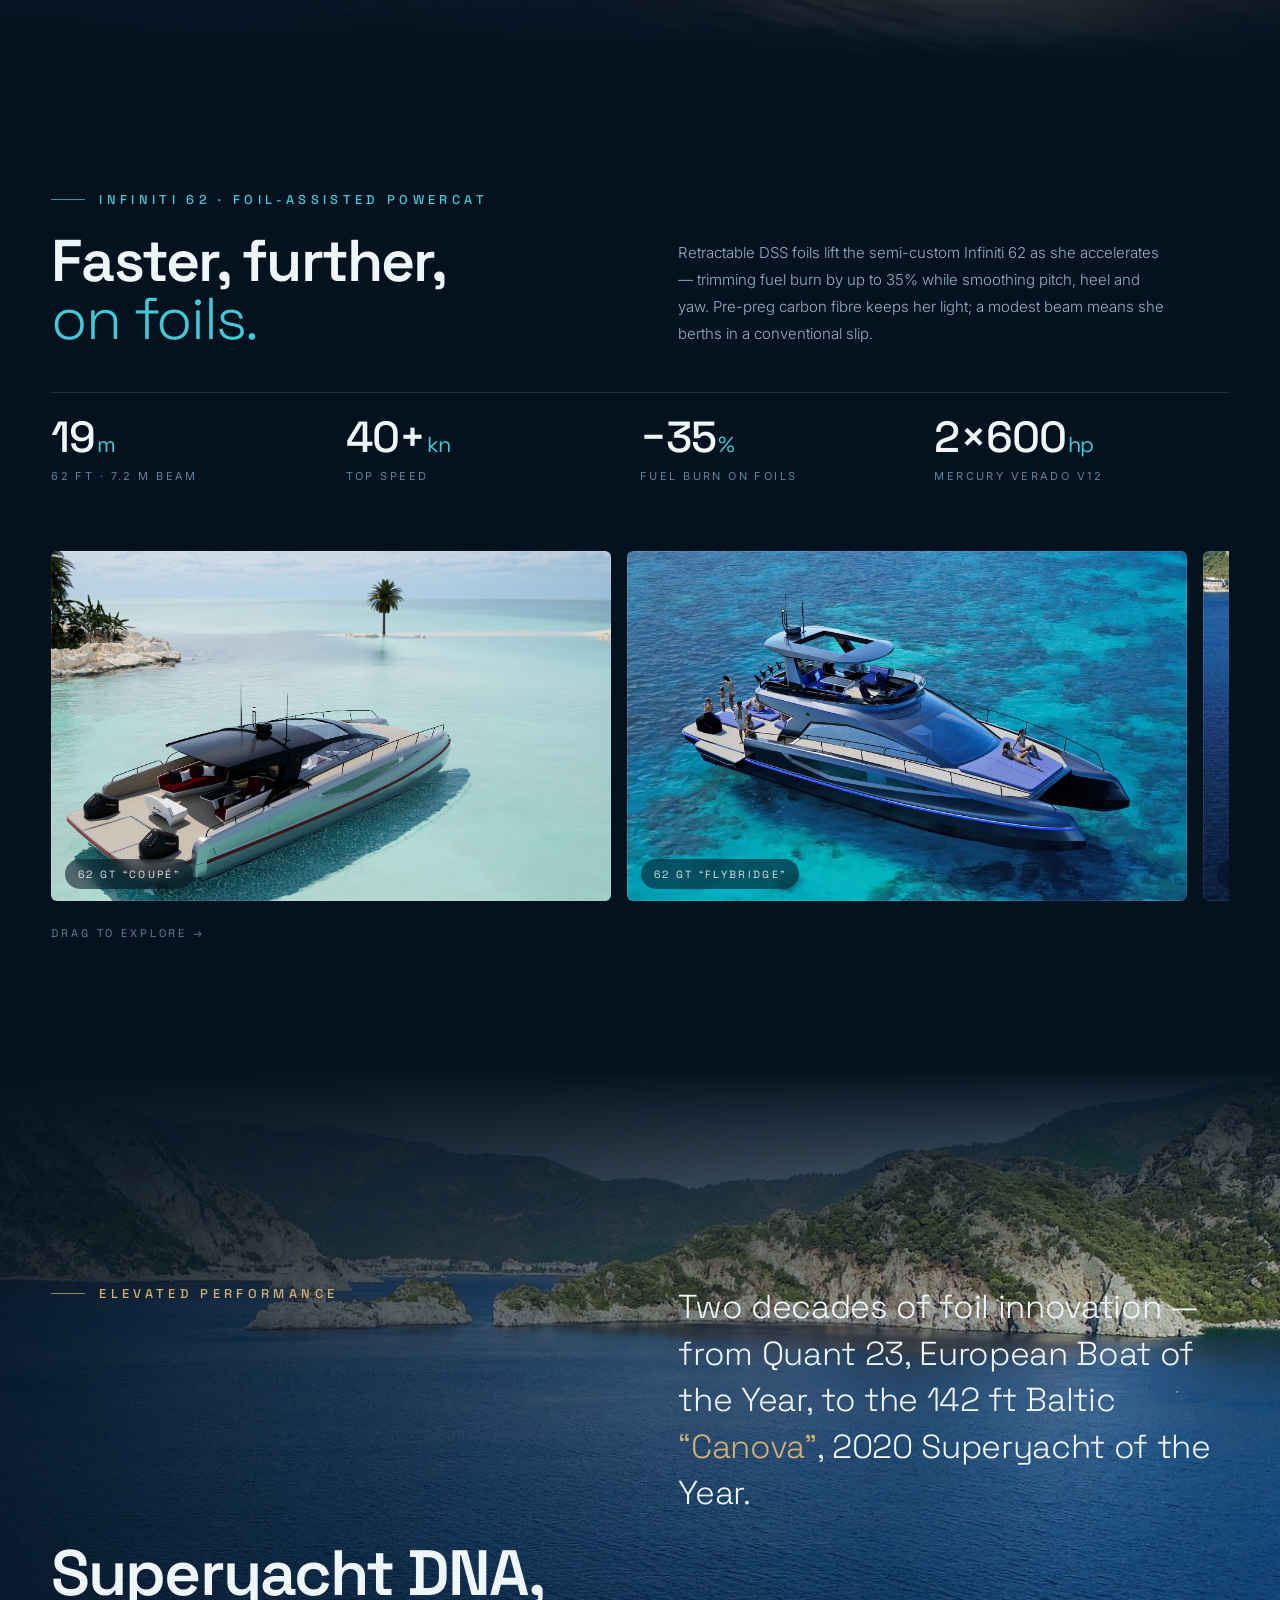
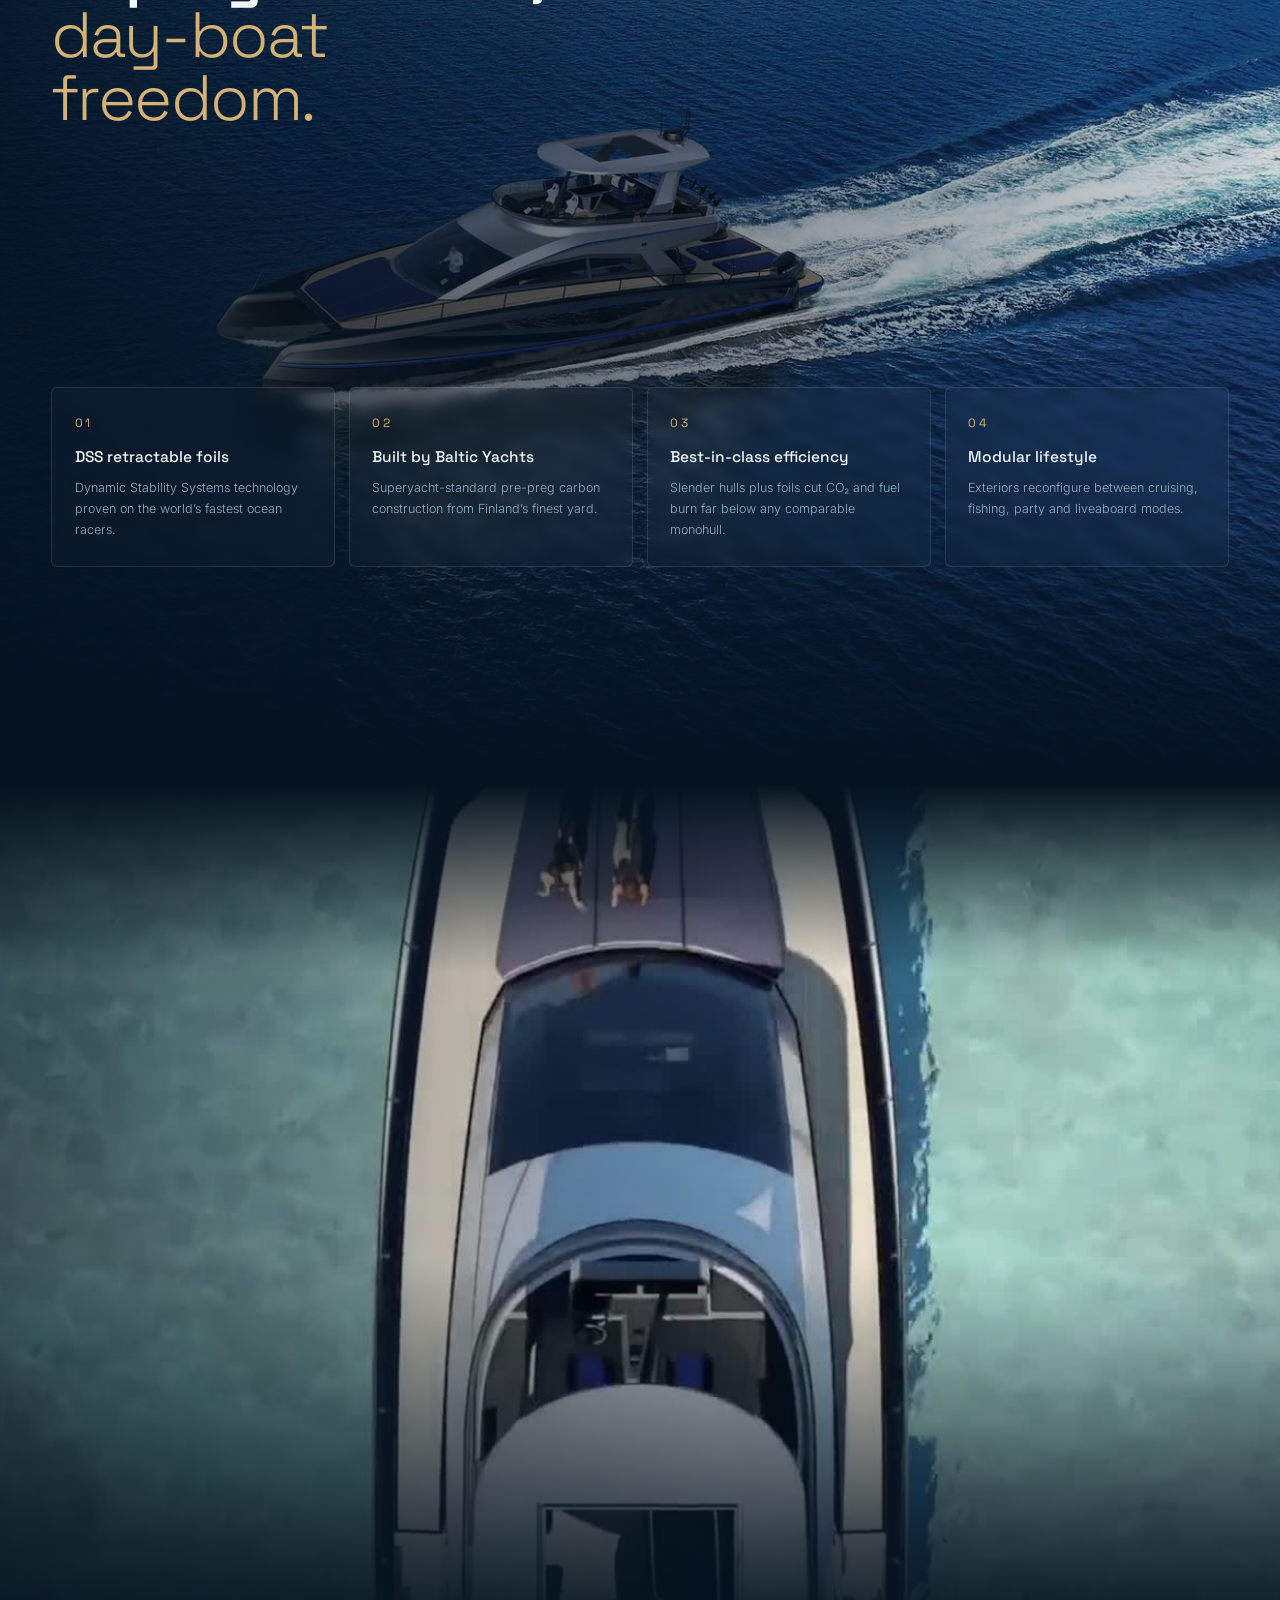
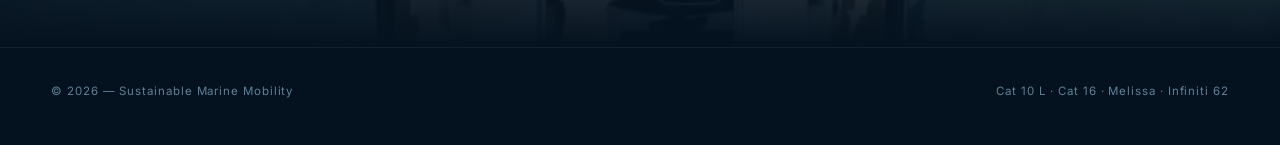
==== commit 0e63afca: "mirror" ====
--- a/index.html
+++ b/index.html
@@ -1,829 +1,19 @@
 <!doctype html>
 <html lang="en">
-<head>
-<meta charset="utf-8">
-<meta name="viewport" content="width=device-width, initial-scale=1">
-<title>The Fleet — A Silent Voyage</title>
-<meta name="description" content="Four electric vessels. Luxury on the water with no noise, no fumes, no compromise.">
-<link rel="preconnect" href="https://fonts.googleapis.com">
-<link rel="preconnect" href="https://fonts.gstatic.com" crossorigin>
-<link href="https://fonts.googleapis.com/css2?family=Cormorant+Garamond:ital,wght@0,400;0,500;0,600;1,400;1,500;1,600&family=Space+Grotesk:wght@400;500;700&family=Inter:wght@300;400;500&display=swap" rel="stylesheet">
-<style>
-:root{
-  --abyss:#050B14;      /* deepest night water */
-  --depth:#0A1626;      /* raised panels */
-  --panel:#0D1B2E;
-  --foam:#E9F1F4;       /* primary text */
-  --mist:#8FA6B5;       /* secondary text */
-  --brass:#C9A86A;      /* instruments, course line */
-  --bio:#4FD8C8;        /* bioluminescent interaction */
-  --line:rgba(201,168,106,.28);
-  --serif:"Cormorant Garamond",serif;
-  --grot:"Space Grotesk",sans-serif;
-  --body:"Inter",sans-serif;
-  --wl:32vh;            /* water strip height inside stages */
-}
-*{margin:0;padding:0;box-sizing:border-box}
-html{scroll-behavior:smooth}
-body{background:var(--abyss);color:var(--foam);font-family:var(--body);font-weight:300;overflow-x:hidden;-webkit-font-smoothing:antialiased}
-::selection{background:rgba(79,216,200,.25);color:var(--foam)}
-a{color:inherit;text-decoration:none}
-img{display:block;max-width:100%}
-button{font:inherit;color:inherit;background:none;border:0;cursor:pointer}
-
-/* ---------- sky (fixed canvas) ---------- */
-#sky{position:fixed;inset:0;z-index:0;pointer-events:none}
-
-/* ---------- preloader ---------- */
-#loader{position:fixed;inset:0;z-index:100;background:var(--abyss);display:flex;flex-direction:column;align-items:center;justify-content:center;gap:26px;transition:opacity .9s ease, visibility .9s}
-#loader.done{opacity:0;visibility:hidden}
-#loader .horizon{width:0;height:1px;background:linear-gradient(90deg,transparent,var(--brass),transparent);animation:hgrow 1.6s ease forwards}
-@keyframes hgrow{to{width:min(280px,60vw)}}
-#loader .sonar{position:relative;width:10px;height:10px}
-#loader .sonar i{position:absolute;inset:0;border-radius:50%;border:1px solid var(--bio);opacity:0;animation:ping 2s ease-out infinite}
-#loader .sonar i:nth-child(2){animation-delay:.6s}
-#loader .sonar b{position:absolute;inset:3px;border-radius:50%;background:var(--bio)}
-@keyframes ping{0%{transform:scale(1);opacity:.7}100%{transform:scale(9);opacity:0}}
-#loader .cast{font-family:var(--grot);font-size:11px;letter-spacing:.42em;color:var(--mist);text-transform:uppercase}
-
-/* ---------- cursor ---------- */
-#cur,#curDot{position:fixed;top:0;left:0;z-index:99;pointer-events:none;border-radius:50%;transform:translate(-50%,-50%)}
-#cur{width:30px;height:30px;border:1px solid rgba(201,168,106,.55);transition:width .25s,height .25s,border-color .25s;display:none}
-#cur::after{content:"";position:absolute;left:50%;top:-3px;width:1px;height:6px;background:var(--brass);transform:translateX(-50%)}
-#curDot{width:4px;height:4px;background:var(--bio);display:none}
-body.fine #cur,body.fine #curDot{display:block}
-body.fine *{cursor:none}
-#cur.hov{width:52px;height:52px;border-color:var(--bio)}
-.ping{position:fixed;z-index:98;width:14px;height:14px;border:1px solid var(--bio);border-radius:50%;pointer-events:none;transform:translate(-50%,-50%);animation:cping .7s ease-out forwards}
-@keyframes cping{to{transform:translate(-50%,-50%) scale(6);opacity:0}}
-
-/* ---------- nav ---------- */
-nav{position:fixed;top:0;left:0;right:0;z-index:50;display:flex;align-items:center;justify-content:space-between;padding:22px clamp(20px,4vw,56px);transition:background .4s,backdrop-filter .4s,padding .4s}
-nav.solid{background:rgba(5,11,20,.72);backdrop-filter:blur(14px);padding-top:14px;padding-bottom:14px;border-bottom:1px solid rgba(143,166,181,.08)}
-.brand{font-family:var(--grot);font-weight:700;font-size:13px;letter-spacing:.34em}
-.brand em{font-style:normal;color:var(--bio)}
-.brand small{display:block;font-family:var(--serif);font-style:italic;font-weight:400;font-size:11px;letter-spacing:.08em;color:var(--brass);margin-top:2px}
-
-/* ---------- course rail ---------- */
-#rail{position:fixed;top:0;right:26px;height:100vh;width:20px;z-index:40;display:flex;align-items:center;justify-content:center}
-#rail svg{height:62vh;overflow:visible}
-#rail .track{stroke:rgba(143,166,181,.18);stroke-width:1}
-#rail .prog{stroke:var(--brass);stroke-width:1;stroke-dasharray:1;stroke-dashoffset:1}
-#rail .wp{fill:var(--abyss);stroke:rgba(143,166,181,.4);stroke-width:1;transition:fill .4s,stroke .4s;cursor:pointer}
-#rail .wp.lit{fill:var(--brass);stroke:var(--brass)}
-#railLabel{position:fixed;right:44px;bottom:48px;z-index:40;font-family:var(--grot);font-size:9.5px;letter-spacing:.34em;color:var(--mist);writing-mode:vertical-rl;text-transform:uppercase}
-
-/* ---------- shared layout ---------- */
-.stage{position:relative;z-index:1;min-height:100vh;min-height:100svh;display:flex;flex-direction:column;justify-content:flex-end;overflow:hidden}
-.inner{position:relative;z-index:3;width:min(1240px,92vw);margin:0 auto}
-.log{font-family:var(--grot);font-size:11px;letter-spacing:.4em;color:var(--brass);text-transform:uppercase;display:flex;align-items:center;gap:14px}
-.log::before{content:"";width:34px;height:1px;background:var(--line)}
-.log b{color:var(--mist);font-weight:400}
-h1,h2{font-family:var(--serif);font-weight:500;line-height:1.05;letter-spacing:-.01em;overflow-wrap:break-word}
-h1{font-size:clamp(52px,9.2vw,138px)}
-h2{font-size:clamp(42px,6.4vw,96px)}
-h1 em,h2 em{font-style:italic;color:var(--bio)}
-h1 .br,h2 .br{color:var(--brass)}
-.body-txt{max-width:560px;color:var(--mist);font-size:clamp(15px,1.25vw,17.5px);line-height:1.75}
-.body-txt strong{color:var(--foam);font-weight:400}
-
-/* reveal */
-.rv{opacity:0;transform:translateY(34px);transition:opacity 1s cubic-bezier(.2,.6,.2,1),transform 1s cubic-bezier(.2,.6,.2,1)}
-.rv.in{opacity:1;transform:none}
-.rv.d1{transition-delay:.12s}.rv.d2{transition-delay:.24s}.rv.d3{transition-delay:.36s}.rv.d4{transition-delay:.48s}
-
-/* ---------- water strips + floating plates ---------- */
-.water{position:absolute;left:0;right:0;bottom:0;height:var(--wl);z-index:1}
-.water canvas{width:100%;height:100%;display:block}
-.harbor{position:relative;z-index:2;display:flex;align-items:flex-end;justify-content:center}
-.plate-wrap{position:relative;animation:bob 7.5s ease-in-out infinite}
-.stage:nth-of-type(odd) .plate-wrap{animation-duration:8.8s;animation-delay:-2.2s}
-@keyframes bob{0%,100%{transform:translateY(0) rotate(-.45deg)}50%{transform:translateY(-10px) rotate(.45deg)}}
-.plate{position:relative;border:1px solid rgba(201,168,106,.35);box-shadow:0 30px 80px rgba(0,0,0,.55), inset 0 0 0 1px rgba(5,11,20,.6);overflow:hidden;background:var(--depth)}
-.plate img,.plate video{width:100%;height:100%;object-fit:cover;display:block}
-.plate .cap{position:absolute;left:14px;bottom:12px;z-index:3;font-family:var(--grot);font-size:9.5px;letter-spacing:.32em;color:rgba(233,241,244,.85);text-transform:uppercase;text-shadow:0 1px 8px rgba(0,0,0,.7)}
-.plate::after{content:"";position:absolute;inset:0;box-shadow:inset 0 0 90px rgba(5,11,20,.55);pointer-events:none}
-.refl{margin-top:2px;transform:scaleY(-1);filter:blur(4px) saturate(.7) brightness(.7);opacity:.28;-webkit-mask-image:linear-gradient(to top,rgba(0,0,0,.55),transparent 62%);mask-image:linear-gradient(to top,rgba(0,0,0,.55),transparent 62%);pointer-events:none;animation:shimmer 6s ease-in-out infinite}
-@keyframes shimmer{0%,100%{transform:scaleY(-1) skewX(0deg)}50%{transform:scaleY(-1) skewX(1.2deg);opacity:.22}}
-.refl img{width:100%;display:block}
-
-/* specs — instrument row */
-.specs{display:flex;flex-wrap:wrap;gap:clamp(22px,4vw,64px);border-top:1px solid rgba(143,166,181,.14);padding-top:26px}
-.spec .n{font-family:var(--grot);font-weight:500;font-size:clamp(30px,3.4vw,46px);color:var(--foam);display:flex;align-items:baseline;gap:5px}
-.spec .n small{font-size:.42em;color:var(--brass);letter-spacing:.08em}
-.spec .l{font-family:var(--grot);font-size:9.5px;letter-spacing:.3em;color:var(--mist);text-transform:uppercase;margin-top:8px}
-
-/* pennant flags */
-.flags{display:flex;flex-wrap:wrap;gap:10px}
-.flags span{font-family:var(--grot);font-size:9.5px;letter-spacing:.26em;text-transform:uppercase;color:var(--mist);border:1px solid rgba(143,166,181,.22);padding:9px 14px;clip-path:polygon(0 0,100% 0,calc(100% - 8px) 50%,100% 100%,0 100%);transition:color .3s,border-color .3s}
-.flags span:hover{color:var(--bio);border-color:rgba(79,216,200,.5)}
-
-/* ---------- hero ---------- */
-#departure{padding-top:104px}
-
-#seascape{position:absolute;top:0;left:0;z-index:0;width:100%;height:100vh;display:block;pointer-events:none}
-#departure .inner,#departure .compass,#departure .water,#departure .scroll-hint{position:relative}
-#departure .compass{opacity:.10}
-#departure{--wl:46vh;min-height:100vh;justify-content:flex-start}
-#departure .inner{margin-top:min(20vh,180px)}
-#departure h1{margin:18px 0 26px}
-#departure .compass{position:absolute;right:max(-6vw,calc((100vw - 1500px)/2));top:50%;transform:translateY(-58%);width:min(46vw,620px);aspect-ratio:1;z-index:1;opacity:.12;pointer-events:none}
-#departure .compass .ring{animation:spin 140s linear infinite;transform-origin:50% 50%}
-@keyframes spin{to{transform:rotate(360deg)}}
-.scroll-hint{position:absolute;left:50%;bottom:26px;transform:translateX(-50%);z-index:4;font-family:var(--grot);font-size:9px;letter-spacing:.5em;color:var(--mist);text-transform:uppercase;display:flex;flex-direction:column;align-items:center;gap:10px}
-.scroll-hint i{width:1px;height:38px;background:linear-gradient(var(--brass),transparent);animation:drop 2s ease-in-out infinite}
-@keyframes drop{0%{transform:scaleY(0);transform-origin:top}55%{transform:scaleY(1);transform-origin:top}56%{transform-origin:bottom}100%{transform:scaleY(0);transform-origin:bottom}}
-
-/* ---------- chapter nameplates ---------- */
-.boat-stage{padding-top:96px}
-.boat-stage::before{content:"";position:absolute;top:0;left:8vw;right:8vw;height:1px;background:linear-gradient(90deg,transparent,rgba(201,168,106,.28),transparent);z-index:2}
-.hullname{position:relative;z-index:1;text-align:center;font-family:var(--grot);font-weight:700;text-transform:uppercase;letter-spacing:.08em;font-size:clamp(44px,12.5vw,185px);line-height:1;color:rgba(233,241,244,.028);-webkit-text-stroke:1px rgba(201,168,106,.32);pointer-events:none;white-space:nowrap;margin-bottom:5vh}
-
-/* ---------- play button ---------- */
-.play{display:inline-flex;align-items:center;gap:18px;font-family:var(--grot);font-size:10.5px;letter-spacing:.32em;color:var(--foam);text-transform:uppercase}
-.play i{width:70px;height:70px;border-radius:50%;border:1px solid var(--brass);display:flex;align-items:center;justify-content:center;position:relative;transition:.35s;flex:none;background:rgba(5,11,20,.35)}
-.play i::before{content:"";width:0;height:0;border-left:15px solid var(--brass);border-top:10px solid transparent;border-bottom:10px solid transparent;margin-left:5px;transition:.35s}
-.play i::after{content:"";position:absolute;inset:0;border-radius:50%;border:1px solid rgba(79,216,200,.55);opacity:0}
-.play:hover i{border-color:var(--bio);transform:scale(1.07)}
-.play:hover i::before{border-left-color:var(--bio)}
-.play:hover i::after{opacity:1;animation:ping 1.6s ease-out infinite}
-
-/* ---------- boat stages ---------- */
-.boat-stage .inner{display:grid;grid-template-columns:minmax(0,1fr) minmax(0,1fr);gap:clamp(28px,5vw,90px);align-items:end;padding-bottom:calc(var(--wl) - 10vh)}
-.boat-stage .txt{padding-bottom:12vh}
-.boat-stage h2{margin:16px 0 22px;font-size:clamp(40px,4.6vw,78px)}
-.boat-stage .body-txt{margin-bottom:30px}
-.boat-stage .harbor{align-self:end}
-.boat-stage .plate{aspect-ratio:4/2.9;width:100%}
-.boat-stage .inner>.txt{grid-column:1;grid-row:1}
-.boat-stage .inner>.harbor{grid-column:2;grid-row:1}
-.boat-stage.flip .inner>.txt{grid-column:2}
-.boat-stage.flip .inner>.harbor{grid-column:1}
-.more{display:inline-flex;align-items:center;gap:12px;font-family:var(--grot);font-size:10px;letter-spacing:.3em;color:var(--brass);text-transform:uppercase;border-bottom:1px solid transparent;transition:color .3s}
-.more::after{content:"→";transition:transform .3s}
-.more:hover{color:var(--bio)}
-.more:hover::after{transform:translateX(6px)}
-
-/* thumbs */
-.thumbs{display:grid;grid-template-columns:repeat(3,1fr);gap:10px;margin-top:10px}
-.thumbs .plate{aspect-ratio:1/0.72;cursor:pointer;opacity:.75;transition:opacity .3s,transform .3s}
-.thumbs .plate:hover{opacity:1;transform:translateY(-4px)}
-
-/* ---------- autonomy (radar) ---------- */
-#autonomy{min-height:auto;padding:18vh 0;justify-content:center}
-#autonomy .radar{position:absolute;left:50%;top:50%;width:min(120vh,900px);aspect-ratio:1;transform:translate(-50%,-50%);border-radius:50%;background:conic-gradient(from 0deg,rgba(79,216,200,.07),transparent 18%);animation:sweep 9s linear infinite;z-index:0;opacity:.6}
-#autonomy .radar::after{content:"";position:absolute;inset:0;border-radius:50%;border:1px solid rgba(79,216,200,.06);box-shadow:inset 0 0 0 60px rgba(79,216,200,.015), inset 0 0 0 140px rgba(79,216,200,.015)}
-@keyframes sweep{to{transform:translate(-50%,-50%) rotate(360deg)}}
-.grid4{display:grid;grid-template-columns:repeat(4,1fr);gap:clamp(18px,3vw,42px);margin-top:8vh}
-.cell{border-top:1px solid rgba(143,166,181,.16);padding-top:20px}
-.cell .k{font-family:var(--grot);font-size:10px;letter-spacing:.34em;color:var(--bio)}
-.cell h3{font-family:var(--serif);font-weight:500;font-size:clamp(20px,1.8vw,26px);margin:12px 0 10px}
-.cell p{color:var(--mist);font-size:14px;line-height:1.7}
-
-/* ---------- divider ---------- */
-#collection{min-height:52vh;justify-content:center;text-align:center}
-#collection .rule{width:min(340px,70vw);height:1px;margin:26px auto;background:linear-gradient(90deg,transparent,var(--brass),transparent)}
-#collection p{color:var(--mist);font-family:var(--serif);font-style:italic;font-size:clamp(17px,1.6vw,21px)}
-
-/* ---------- infiniti ---------- */
-.toggle{display:inline-flex;border:1px solid rgba(201,168,106,.35);margin-bottom:26px}
-.toggle button{font-family:var(--grot);font-size:10px;letter-spacing:.3em;text-transform:uppercase;color:var(--mist);padding:12px 22px;transition:.3s}
-.toggle button.on{background:var(--brass);color:var(--abyss)}
-.strip-wrap{width:min(1240px,92vw);margin:56px auto 0;position:relative;z-index:3}
-.drag-hint{font-family:var(--grot);font-size:9.5px;letter-spacing:.4em;color:var(--mist);text-transform:uppercase;display:flex;align-items:center;gap:12px;margin-bottom:16px}
-.drag-hint::after{content:"⟶";color:var(--brass);animation:nudge 2.4s ease-in-out infinite}
-@keyframes nudge{0%,100%{transform:translateX(0)}50%{transform:translateX(10px)}}
-.strip{display:flex;gap:12px;overflow-x:auto;scroll-snap-type:x mandatory;padding-bottom:10px;cursor:grab;-webkit-overflow-scrolling:touch;scrollbar-width:none;user-select:none}
-.strip::-webkit-scrollbar{display:none}
-.strip .plate{flex:0 0 min(430px,74vw);aspect-ratio:16/10;scroll-snap-align:start}
-.strip .plate img{pointer-events:none}
-.strip.dragging{cursor:grabbing;scroll-snap-type:none}
-.grain{position:absolute;inset:0;z-index:2;pointer-events:none;opacity:.08;mix-blend-mode:overlay;background-image:url("data:image/svg+xml,%3Csvg xmlns='http://www.w3.org/2000/svg' width='120' height='120'%3E%3Cfilter id='n'%3E%3CfeTurbulence type='fractalNoise' baseFrequency='0.9' numOctaves='2'/%3E%3C/filter%3E%3Crect width='120' height='120' filter='url(%23n)' opacity='0.9'/%3E%3C/svg%3E")}
-
-/* ---------- nav lights (port / starboard) ---------- */
-.water::before,.water::after{content:"";position:absolute;top:24%;width:5px;height:5px;border-radius:50%;z-index:2;animation:navblink 3.2s ease-in-out infinite}
-.water::before{left:20px;background:#E6534B;box-shadow:0 0 12px 2px rgba(230,83,75,.5)}
-.water::after{right:20px;background:#3FD08A;box-shadow:0 0 12px 2px rgba(63,208,138,.45);animation-delay:1.6s}
-@keyframes navblink{0%,100%{opacity:.85}50%{opacity:.18}}
-
-/* ---------- heritage ---------- */
-#heritage{min-height:auto;padding:16vh 0 20vh;justify-content:center}
-.timeline{display:grid;grid-template-columns:repeat(3,1fr);gap:clamp(20px,4vw,60px);margin-top:7vh;position:relative}
-.timeline::before{content:"";position:absolute;top:7px;left:0;right:0;height:1px;background:linear-gradient(90deg,var(--line),rgba(201,168,106,.06))}
-.tl .yr{font-family:var(--grot);font-size:11px;letter-spacing:.34em;color:var(--brass);position:relative;padding-top:22px}
-.tl .yr::before{content:"";position:absolute;top:3px;left:2px;width:8px;height:8px;background:var(--abyss);border:1px solid var(--brass);transform:rotate(45deg)}
-.tl h3{font-family:var(--serif);font-weight:500;font-size:clamp(20px,1.9vw,27px);margin:14px 0 10px}
-.tl p{color:var(--mist);font-size:14px;line-height:1.7}
-
-/* ---------- arrival ---------- */
-#arrival{text-align:center;justify-content:center;min-height:100vh}
-#arrival .inner{padding-bottom:calc(var(--wl) + 4vh)}
-#arrival h2{margin:20px 0 24px}
-#arrival .body-txt{margin:0 auto 44px}
-.wa{display:inline-flex;align-items:center;gap:14px;font-family:var(--grot);font-size:11px;letter-spacing:.32em;text-transform:uppercase;color:var(--abyss);background:var(--brass);padding:20px 34px;transition:.35s;position:relative;overflow:hidden}
-.wa:hover{background:var(--bio);letter-spacing:.4em}
-footer{position:relative;z-index:3;display:flex;flex-wrap:wrap;gap:14px;justify-content:space-between;width:min(1240px,92vw);margin:0 auto;padding:26px 0 30px;border-top:1px solid rgba(143,166,181,.1);font-family:var(--grot);font-size:9.5px;letter-spacing:.26em;color:var(--mist);text-transform:uppercase}
-
-/* ---------- elevenlabs slot ---------- */
-#elevenlabs-slot{position:fixed;left:24px;bottom:24px;z-index:60}
-#elevenlabs-slot .stub{width:52px;height:52px;border-radius:50%;border:1px solid var(--line);background:rgba(5,11,20,.7);backdrop-filter:blur(8px);display:flex;align-items:center;justify-content:center;color:var(--brass)}
-#elevenlabs-slot .stub svg{width:18px;height:18px}
-#elevenlabs-slot .stub::after{content:"";position:absolute;inset:0;border-radius:50%;border:1px solid rgba(201,168,106,.5);animation:ping 3.4s ease-out infinite}
-
-/* ---------- responsive ---------- */
-@media (max-width:980px){
-  :root{--wl:24vh}
-  #rail,#railLabel{display:none}
-  .boat-stage .inner{grid-template-columns:1fr;align-items:start}
-  .boat-stage .txt{padding-bottom:4vh}
-  .boat-stage .harbor{max-width:560px;margin:0 auto;width:100%}
-  #departure{padding-top:92px}
-  #departure .inner{padding-bottom:10vh}
-  #departure .compass{right:-24vw;top:auto;bottom:-6vh;width:78vw;opacity:.1}
-  .play i{width:60px;height:60px}
-  .grid4{grid-template-columns:1fr 1fr}
-  .timeline{grid-template-columns:1fr}
-  .timeline::before{display:none}
-  .thumbs{grid-template-columns:repeat(3,1fr)}
-}
-@media (prefers-reduced-motion:reduce){
-  .plate-wrap,.refl,#autonomy .radar,.scroll-hint i,#elevenlabs-slot .stub::after,#departure .compass .ring,.water::before,.water::after,.drag-hint::after,.play:hover i::after{animation:none!important}
-  html{scroll-behavior:auto}
-  .rv{transition:none}
-}
-</style>
-</head>
-<body>
-<canvas id="sky"></canvas>
-
-<div id="loader">
-  <div class="sonar"><i></i><i></i><b></b></div>
-  <div class="horizon"></div>
-  <div class="cast">The Fleet · casting off</div>
-</div>
-
-<div id="cur"></div><div id="curDot"></div>
-
-<nav id="nav">
-  <a class="brand" href="#departure">THE<em>FLEET</em><small>a silent voyage</small></a>
-</nav>
-
-<div id="rail">
-  <svg viewBox="0 0 20 100" preserveAspectRatio="none" width="20">
-    <line class="track" x1="10" y1="0" x2="10" y2="100"/>
-    <line class="prog" pathLength="1" x1="10" y1="0" x2="10" y2="100"/>
-  </svg>
-</div>
-<div id="railLabel">course · open water</div>
-
-<!-- ================= DEPARTURE ================= -->
-<section class="stage" id="departure">
-  <canvas id="seascape" aria-hidden="true"></canvas>
-  <div class="inner">
-    <h1 class="rv">The future<br>of the water<br>is <em>silent</em>.</h1>
-    <p class="body-txt rv d1">One idea — <strong>luxury on the water</strong> with no noise, no fumes, no compromise.</p>
-  </div>
-  <div class="compass" aria-hidden="true">
-    <svg viewBox="0 0 200 200" fill="none" stroke="#C9A86A">
-      <g class="ring">
-        <circle cx="100" cy="100" r="96" stroke-width=".5"/>
-        <circle cx="100" cy="100" r="78" stroke-width=".3" stroke-dasharray="1 3"/>
-        <g stroke-width=".6">
-          <path d="M100 4v14M100 182v14M4 100h14M182 100h14"/>
-          <path d="M32 32l8 8M160 160l8 8M168 32l-8 8M40 160l-8 8" stroke-width=".4"/>
-        </g>
-      </g>
-      <circle cx="100" cy="100" r="42" stroke-width=".4"/>
-      <path d="M100 46l7 47-7 61-7-61z" stroke-width=".5"/>
-      <path d="M100 46l7 47h-14z" fill="#C9A86A" fill-opacity=".5"/>
-      <text x="100" y="30" text-anchor="middle" font-size="11" fill="#C9A86A" stroke="none" font-family="Space Grotesk, sans-serif" letter-spacing="2">N</text>
-    </svg>
-  </div>
-  <div class="water"><canvas></canvas></div>
-  <div class="scroll-hint">Begin the passage<i></i></div>
-</section>
-
-<!-- ================= LOG 01 · CAT 10 L ================= -->
-<section class="stage boat-stage" id="cat10">
-  <div class="hullname" aria-hidden="true">Cat 10 L</div>
-  <div class="inner">
-    <div class="txt">
-      <div class="log rv">Log 01 · 22:15 <b>· Callboats Cat 10 L</b></div>
-      <h2 class="rv d1">Small boat.<br><em>Big freedom.</em></h2>
-      <p class="body-txt rv d2">An electric catamaran for resort shuttles, dive trips and water-taxi work. <strong>It docks itself. It charges from the sun.</strong> And it simply keeps going — up to 34 hours on one charge.</p>
-      <div class="specs rv d3">
-        <div class="spec"><div class="n" data-count="30">0</div><div class="l">Passengers</div></div>
-        <div class="spec"><div class="n" data-count="9.9"><span>0</span><small>m</small></div><div class="l">Length overall</div></div>
-        <div class="spec"><div class="n" data-count="14"><span>0</span><small>kn</small></div><div class="l">Top speed</div></div>
-        <div class="spec"><div class="n" data-count="34"><span>0</span><small>h</small></div><div class="l">Range @ 6 kn</div></div>
-      </div>
-      <p class="rv d4" style="margin-top:34px"><a class="play" href="https://callboats.com" target="_blank" rel="noopener" data-hover><i></i>Watch her in motion</a></p>
-    </div>
-    <div class="harbor">
-      <div class="plate-wrap">
-        <div class="plate"><img src="./assets/img/cat10l-dusk.jpg" alt="Cat 10 L at dusk" loading="lazy"><span class="cap">Cat 10 L · dusk run</span></div>
-        <div class="refl"><img src="./assets/img/cat10l-dusk.jpg" alt=""></div>
-      </div>
-    </div>
-  </div>
-  <div class="water"><canvas></canvas></div>
-</section>
-
-<!-- ================= LOG 02 · CAT 16 ================= -->
-<section class="stage boat-stage flip" id="cat16">
-  <div class="hullname" aria-hidden="true">Cat 16</div>
-  <div class="inner">
-    <div class="txt">
-      <div class="log rv">Log 02 · 23:40 <b>· Callboats Cat 16</b></div>
-      <h2 class="rv d1">Room for a hundred.<br><em>Noise for no one.</em></h2>
-      <p class="body-txt rv d2">The bigger sister — built for island links, resort transfers and city water-taxi lines. Two widths: <strong>5.5&nbsp;m for 60 guests</strong>, or the 7.5&nbsp;m “W” for <strong>up to 100</strong>.</p>
-      <div class="flags rv d3" style="margin-bottom:28px">
-        <span>Zero noise</span><span>Zero emissions</span><span>Docks itself</span><span>Drives itself</span><span>Holds position</span><span>Optional flybridge</span>
-      </div>
-      <div class="specs rv d4">
-        <div class="spec"><div class="n" data-count="16.5"><span>0</span><small>m</small></div><div class="l">Length overall</div></div>
-        <div class="spec"><div class="n" data-count="100">0</div><div class="l">Passengers max</div></div>
-        <div class="spec"><div class="n" data-count="23"><span>0</span><small>h</small></div><div class="l">Range @ 6 kn</div></div>
-        <div class="spec"><div class="n" data-count="480"><span>0</span><small>kWh</small></div><div class="l">Battery capacity</div></div>
-      </div>
-    </div>
-    <div class="harbor">
-      <div class="plate-wrap">
-        <div class="plate"><img src="./assets/img/cat16-profile.jpg" alt="Cat 16 profile" loading="lazy"><span class="cap">Cat 16 · open sky</span></div>
-        <div class="refl"><img src="./assets/img/cat16-profile.jpg" alt=""></div>
-      </div>
-    </div>
-  </div>
-  <div class="water"><canvas></canvas></div>
-</section>
-
-<!-- ================= AUTONOMY ================= -->
-<section class="stage" id="autonomy">
-  <div class="radar"></div>
-  <div class="inner">
-    <div class="log rv">Intelligence on board</div>
-    <h2 class="rv d1">One captain.<br><em>A whole fleet.</em></h2>
-    <p class="body-txt rv d2" style="margin-top:22px">Callboats vessels dock, hold position and navigate on their own. One operator on shore can watch many boats — while guests call a ride from an app.</p>
-    <div class="grid4">
-      <div class="cell rv d1"><div class="k">SYS·01</div><h3>Docks itself</h3><p>Turns, berths and lines up the gangway — with no hand on the wheel.</p></div>
-      <div class="cell rv d2"><div class="k">SYS·02</div><h3>Drives itself</h3><p>Sees and avoids obstacles with powerful onboard sensors.</p></div>
-      <div class="cell rv d3"><div class="k">SYS·03</div><h3>Holds position</h3><p>Keeps the boat perfectly still while guests step on and off.</p></div>
-      <div class="cell rv d4"><div class="k">SYS·04</div><h3>One app</h3><p>Guests call the boat and pay. Operators watch from the control center.</p></div>
-    </div>
-  </div>
-</section>
-
-<!-- ================= DIVIDER ================= -->
-<section class="stage" id="collection">
-  <div class="inner">
-    <div class="log rv" style="justify-content:center">The private collection</div>
-    <div class="rule rv d1"></div>
-    <p class="rv d2">For owners, not operators.</p>
-  </div>
-</section>
-
-<!-- ================= LOG 03 · MELISSA ================= -->
-<section class="stage boat-stage" id="melissa">
-  <div class="hullname" aria-hidden="true">Melissa</div>
-  <div class="inner">
-    <div class="txt">
-      <div class="log rv">Log 03 · 01:30 <b>· Silent 60 · flagship</b></div>
-      <h2 class="rv d1">She runs<br>on <em>sunlight</em>.</h2>
-      <p class="body-txt rv d2"><strong>Melissa</strong> — a 2022 solar-electric catamaran by Silent Yachts. Her 16.8&nbsp;kWp solar roof makes up to 90&nbsp;kWh a day, so she cruises free of fuel and shore power. Four en-suite cabins. No vibration. No hurry.</p>
-      <div class="specs rv d3">
-        <div class="spec"><div class="n" data-count="4">0</div><div class="l">En-suite cabins</div></div>
-        <div class="spec"><div class="n" data-count="250" data-prefix="2×"><span>0</span><small>kW</small></div><div class="l">Electric motors</div></div>
-        <div class="spec"><div class="n" data-count="90"><span>0</span><small>kWh/day</small></div><div class="l">Solar harvest</div></div>
-        <div class="spec"><div class="n" data-count="18"><span>0</span><small>m</small></div><div class="l">Length · 8.99 m beam</div></div>
-      </div>
-    </div>
-    <div class="harbor">
-      <div class="plate-wrap">
-        <div class="plate"><img id="melMain" src="./assets/img/melissa-profile.jpg" alt="Silent 60 Melissa" loading="lazy"><span class="cap" id="melCap">Melissa · underway</span></div>
-        <div class="refl"><img id="melRefl" src="./assets/img/melissa-profile.jpg" alt=""></div>
-      </div>
-    </div>
-  </div>
-  <div class="inner thumbs" style="padding-bottom:6vh">
-    <div class="plate" data-swap="./assets/img/melissa-bow.jpg" data-cap="Melissa · bow" data-hover><img src="./assets/img/melissa-bow.jpg" alt="Melissa bow" loading="lazy"></div>
-    <div class="plate" data-swap="./assets/img/melissa-fly.jpg" data-cap="Melissa · flybridge" data-hover><img src="./assets/img/melissa-fly.jpg" alt="Melissa flybridge" loading="lazy"></div>
-    <div class="plate" data-swap="./assets/img/melissa-galley.jpg" data-cap="Melissa · galley" data-hover><img src="./assets/img/melissa-galley.jpg" alt="Melissa galley" loading="lazy"></div>
-  </div>
-  <div class="water"><canvas></canvas></div>
-</section>
-
-<!-- ================= LOG 04 · INFINITI ================= -->
-<section class="stage boat-stage flip" id="infiniti">
-  <div class="hullname" aria-hidden="true">Infiniti 62</div>
-  <div class="inner">
-    <div class="txt">
-      <div class="log rv">Log 04 · 03:10 <b>· Infiniti 62 · by Baltic Yachts</b></div>
-      <h2 class="rv d1">The <span class="br">Aston Martin</span><br>of the <em>sea</em>.</h2>
-      <p class="body-txt rv d2">A foil-assisted powercat in pre-preg carbon fibre. Retractable <strong>DSS foils lift her as she speeds up</strong> — cutting fuel burn by up to 35% and smoothing every wave. Two characters, one hull:</p>
-      <div class="toggle rv d3">
-        <button class="on" data-vid="coupe" data-hover>Coupé</button>
-        <button data-vid="gt" data-hover>GT Flybridge</button>
-      </div>
-      <p class="body-txt rv d3" id="vidNote" style="font-size:14px;margin-bottom:26px">Low, clean, fast — a pure day-GT.</p>
-      <div class="specs rv d4">
-        <div class="spec"><div class="n" data-count="19"><span>0</span><small>m</small></div><div class="l">62 ft · 7.2 m beam</div></div>
-        <div class="spec"><div class="n" data-count="40" data-suffix="+"><span>0</span><small>kn</small></div><div class="l">Top speed</div></div>
-        <div class="spec"><div class="n" data-count="35" data-prefix="−"><span>0</span><small>%</small></div><div class="l">Fuel burn on foils</div></div>
-        <div class="spec"><div class="n" data-count="600" data-prefix="2×"><span>0</span><small>hp</small></div><div class="l">Mercury Verado V12</div></div>
-      </div>
-    </div>
-    <div class="harbor">
-      <div class="plate-wrap">
-        <div class="plate" style="aspect-ratio:16/9.4">
-          <video id="infVid" muted loop playsinline preload="none" poster="./assets/img/poster-coupe.jpg">
-            <source src="./assets/video/infiniti-coupe.mp4" type="video/mp4">
-          </video>
-          <div class="grain"></div>
-          <span class="cap" id="infCap">Infiniti 62 Coupé · in motion</span>
-        </div>
-        <div class="refl"><img id="infRefl" src="./assets/img/poster-coupe.jpg" alt=""></div>
-      </div>
-    </div>
-  </div>
-  <div class="strip-wrap">
-    <div class="drag-hint rv">Drag to explore</div>
-    <div class="strip" id="infStrip">
-      <div class="plate"><img src="./assets/img/inf-fly-run.jpg" alt="Infiniti underway" loading="lazy"><span class="cap">Underway · 40+ kn</span></div>
-      <div class="plate"><img src="./assets/img/inf-coupe-beach.jpg" alt="Infiniti Coupé at anchor" loading="lazy"><span class="cap">Coupé · at anchor</span></div>
-      <div class="plate"><img src="./assets/img/inf-fly-aerial.jpg" alt="Infiniti GT Flybridge aerial" loading="lazy"><span class="cap">GT Flybridge · aerial</span></div>
-      <div class="plate"><img src="./assets/img/inf-saloon.jpg" alt="Infiniti saloon" loading="lazy"><span class="cap">Saloon</span></div>
-      <div class="plate"><img src="./assets/img/inf-helm.jpg" alt="Infiniti helm" loading="lazy"><span class="cap">Helm</span></div>
-      <div class="plate"><img src="./assets/img/inf-hero.jpg" alt="Infiniti profile" loading="lazy"><span class="cap">Profile</span></div>
-      <div class="plate"><img src="./assets/img/inf-aft.jpg" alt="Infiniti aft deck" loading="lazy"><span class="cap">Aft deck</span></div>
-    </div>
-  </div>
-  <div class="water"><canvas></canvas></div>
-</section>
-
-<!-- ================= HERITAGE ================= -->
-<section class="stage" id="heritage">
-  <div class="inner">
-    <div class="log rv">Elevated performance</div>
-    <h2 class="rv d1">Proven on<br>the <em>fastest</em>.</h2>
-    <div class="timeline">
-      <div class="tl rv d1"><div class="yr">2016</div><h3>Quant 23</h3><p>European Boat of the Year — the first fully flying ballasted monohull, on DSS foil technology.</p></div>
-      <div class="tl rv d2"><div class="yr">2020</div><h3>Baltic 142 “Canova”</h3><p>Superyacht of the Year — the largest yacht in the world to fly a foil.</p></div>
-      <div class="tl rv d3"><div class="yr">Now</div><h3>Infiniti 62</h3><p>The same record-holding idea, sized for a day yacht you can berth in a normal slip.</p></div>
-    </div>
-  </div>
-</section>
-
-<!-- ================= ARRIVAL ================= -->
-<section class="stage" id="arrival">
-  <div class="inner">
-    <div class="log rv" style="justify-content:center">Arrival · 05:52 · first light</div>
-    <h2 class="rv d1">Come <em>aboard</em>.</h2>
-    <p class="body-txt rv d2">A fleet that runs silent, docks itself and never burns a drop. Tell us how you will use the water — we will suggest the right vessel.</p>
-    <a class="wa rv d3" href="https://wa.me/48573995265?text=Hi%20Azar%2C%20I%27d%20like%20to%20learn%20more%20about%20your%20marine%20mobility%20portfolio" target="_blank" rel="noopener" data-hover>Message us on WhatsApp</a>
-  </div>
-  <div class="water"><canvas></canvas></div>
-  <footer>
-    <span>© 2026 — Sustainable Marine Mobility</span>
-    <span>Cat 10 L · Cat 16 · Melissa · Infiniti 62</span>
-  </footer>
-</section>
-
-<!-- ElevenLabs voice widget slot.
-     To install: replace the .stub div below with your ElevenLabs embed snippet
-     (<elevenlabs-convai ...></elevenlabs-convai> + its <script> tag).
-     The container is fixed bottom-left and sits above all page layers. -->
-<div id="elevenlabs-slot">
-  <div class="stub" title="Voice concierge — coming soon">
-    <svg viewBox="0 0 24 24" fill="none" stroke="currentColor" stroke-width="1.5"><path d="M12 3v18M8 7v10M16 7v10M4 10v4M20 10v4"/></svg>
-  </div>
-</div>
-<script>
-(()=>{
-const RM = matchMedia('(prefers-reduced-motion: reduce)').matches;
-const FINE = matchMedia('(pointer: fine)').matches;
-if(FINE) document.body.classList.add('fine');
-
-/* ---------- loader ---------- */
-addEventListener('load',()=>setTimeout(()=>document.getElementById('loader').classList.add('done'), RM?100:1400));
-setTimeout(()=>document.getElementById('loader').classList.add('done'), 3600); // failsafe
-
-/* ---------- nav ---------- */
-const nav=document.getElementById('nav');
-addEventListener('scroll',()=>nav.classList.toggle('solid',scrollY>40),{passive:true});
-
-/* ---------- reveals ---------- */
-const ro=new IntersectionObserver(es=>es.forEach(e=>{if(e.isIntersecting){e.target.classList.add('in');ro.unobserve(e.target);}}),{threshold:.18});
-document.querySelectorAll('.rv').forEach(el=>ro.observe(el));
-
-/* ---------- counters ---------- */
-const fmt=(v,dec)=>dec?v.toFixed(1):Math.round(v);
-const co=new IntersectionObserver(es=>es.forEach(e=>{
-  if(!e.isIntersecting)return; co.unobserve(e.target);
-  const el=e.target, to=parseFloat(el.dataset.count), dec=String(el.dataset.count).includes('.');
-  const pre=el.dataset.prefix||'', suf=el.dataset.suffix||'';
-  const span=el.querySelector('span')||el; const small=el.querySelector('small');
-  const setv=v=>{span.textContent=pre+fmt(v,dec)+suf; if(small&&!el.contains(small))el.append(small);};
-  if(RM){setv(to);return;}
-  const t0=performance.now(), D=1600;
-  (function step(t){const p=Math.min(1,(t-t0)/D), e2=1-Math.pow(1-p,3); setv(to*e2); if(p<1)requestAnimationFrame(step);})(t0);
-}),{threshold:.5});
-document.querySelectorAll('[data-count]').forEach(el=>{
-  if(!el.querySelector('span')){el.textContent='';const s=document.createElement('span');s.textContent='0';el.append(s);}
-  co.observe(el);
-});
-
-/* ---------- sky: dusk -> night -> first light ---------- */
-const sky=document.getElementById('sky'), sx=sky.getContext('2d');
-let W,H,DPR, stars=[];
-function sizeSky(){DPR=Math.min(devicePixelRatio||1,1.5);W=innerWidth;H=innerHeight;sky.width=W*DPR;sky.height=H*DPR;sx.setTransform(DPR,0,0,DPR,0,0);
-  stars=Array.from({length:150},()=>({x:Math.random()*W,y:Math.random()*H*.72,r:Math.random()*1.1+.2,s:Math.random()*2+0.5,o:Math.random()*6.28}));}
-sizeSky();addEventListener('resize',sizeSky);
-const lerp=(a,b,t)=>a+(b-a)*t;
-const mix=(c1,c2,t)=>c1.map((v,i)=>Math.round(lerp(v,c2[i],t)));
-const PH={dusk:{top:[11,30,51],mid:[23,54,84],glow:[201,168,106,.10],star:.15},
-          night:{top:[3,8,17],mid:[10,29,50],glow:[79,216,200,.05],star:1},
-          dawn:{top:[8,18,32],mid:[42,74,102],glow:[201,168,106,.22],star:.25}};
-let scrollP=0;
-addEventListener('scroll',()=>{scrollP=scrollY/((document.documentElement.scrollHeight-innerHeight)||1);},{passive:true});
-function skyFrame(t){
-  let a,b,k;
-  if(scrollP<.18){a=PH.dusk;b=PH.night;k=scrollP/.18;}
-  else if(scrollP<.78){a=PH.night;b=PH.night;k=0;}
-  else {a=PH.night;b=PH.dawn;k=(scrollP-.78)/.22;}
-  const top=mix(a.top,b.top,k), mid=mix(a.mid,b.mid,k), starA=lerp(a.star,b.star,k);
-  const g=sx.createLinearGradient(0,0,0,H);
-  g.addColorStop(0,`rgb(${top})`);g.addColorStop(.72,`rgb(${mid})`);g.addColorStop(1,`rgb(5,11,20)`);
-  sx.fillStyle=g;sx.fillRect(0,0,W,H);
-  const ga=a.glow.map((v,i)=>i<3?Math.round(lerp(v,b.glow[i],k)):lerp(v,b.glow[i],k));
-  const rg=sx.createRadialGradient(W*.5,H*.78,0,W*.5,H*.78,H*.75);
-  rg.addColorStop(0,`rgba(${ga[0]},${ga[1]},${ga[2]},${ga[3]})`);rg.addColorStop(1,'rgba(0,0,0,0)');
-  sx.fillStyle=rg;sx.fillRect(0,0,W,H);
-  sx.fillStyle='#fff';
-  for(const s of stars){const tw=RM?0.7:(0.55+0.45*Math.sin(t/900*s.s+s.o));sx.globalAlpha=starA*.8*tw;sx.fillRect(s.x,s.y,s.r,s.r);}
-  sx.globalAlpha=1;
-}
-
-/* ---------- water strips ---------- */
-class Water{
-  constructor(section){
-    this.sec=section;this.cv=section.querySelector('.water canvas');this.cx=this.cv.getContext('2d');
-    this.rip=[];this.live=false;this.resize();
-    new ResizeObserver(()=>this.resize()).observe(this.cv.parentElement);
-    section.addEventListener('pointermove',e=>this.pointer(e,false));
-    section.addEventListener('pointerdown',e=>this.pointer(e,true));
-  }
-  resize(){const r=this.cv.parentElement.getBoundingClientRect();this.w=r.width;this.h=r.height;
-    this.cv.width=this.w*DPR;this.cv.height=this.h*DPR;this.cx.setTransform(DPR,0,0,DPR,0,0);}
-  pointer(e,big){
-    const r=this.cv.getBoundingClientRect();
-    const x=e.clientX-r.left, y=e.clientY-r.top;
-    if(y< -40)return;
-    if(!big && this.rip.length && performance.now()-this.rip[this.rip.length-1].t<90)return;
-    this.rip.push({x,y:Math.max(14,y),r:big?6:3,a:big?.55:.25,g:big?2.4:1.4,t:performance.now()});
-    if(this.rip.length>26)this.rip.shift();
-  }
-  frame(t){
-    const c=this.cx,w=this.w,h=this.h;c.clearRect(0,0,w,h);
-    const base=h*.30, tt=RM?0:t/1000;
-    // three depth layers
-    const layers=[{a:5,k:.011,sp:.55,al:.5,col:'10,26,44'},{a:8,k:.007,sp:.34,al:.75,col:'8,20,36'},{a:12,k:.004,sp:.22,al:1,col:'5,11,20'}];
-    layers.forEach((L,i)=>{
-      c.beginPath();c.moveTo(0,h);
-      for(let x=0;x<=w;x+=6){
-        const y=base+i*10+Math.sin(x*L.k+tt*L.sp*3)*L.a+Math.sin(x*L.k*2.3-tt*L.sp*2)*L.a*.45;
-        c.lineTo(x,y);
-      }
-      c.lineTo(w,h);c.closePath();
-      const g=c.createLinearGradient(0,base,0,h);
-      g.addColorStop(0,`rgba(${L.col},${L.al*.92})`);g.addColorStop(1,`rgba(5,11,20,1)`);
-      c.fillStyle=g;c.fill();
-      if(i===0){ // moon-path shimmer on the top layer
-        c.save();c.globalCompositeOperation='lighter';
-        for(let x=0;x<=w;x+=6){
-          const ph=Math.sin(x*L.k+tt*L.sp*3);
-          if(ph>0.86){const y=base+ph*L.a;
-            const d=Math.exp(-Math.pow((x-w*.5)/(w*.30),2));
-            c.fillStyle=`rgba(201,168,106,${.10*d})`;c.fillRect(x-3,y,7,1.4);
-            c.fillStyle=`rgba(79,216,200,${.05*d})`;c.fillRect(x-1,y+2,4,1);}
-        }
-        c.restore();
-      }
-    });
-    // ripples
-    c.save();c.globalCompositeOperation='lighter';
-    this.rip=this.rip.filter(p=>p.a>0.02);
-    for(const p of this.rip){
-      p.r+=p.g;p.a*=.955;
-      c.strokeStyle=`rgba(79,216,200,${p.a})`;c.lineWidth=1;
-      c.beginPath();c.ellipse(p.x,p.y,p.r,p.r*.34,0,0,6.283);c.stroke();
-      c.strokeStyle=`rgba(201,168,106,${p.a*.4})`;
-      c.beginPath();c.ellipse(p.x,p.y,p.r*.6,p.r*.2,0,0,6.283);c.stroke();
-    }
-    c.restore();
-  }
-}
-const waters=[...document.querySelectorAll('.stage')].filter(s=>s.querySelector('.water canvas')).map(s=>new Water(s));
-const wio=new IntersectionObserver(es=>es.forEach(e=>{
-  const w=waters.find(x=>x.sec===e.target); if(w)w.live=e.isIntersecting;
-}),{rootMargin:'60px'});
-waters.forEach(w=>wio.observe(w.sec));
-
-/* ---------- hero seascape: horizon, moon path, distant fleet, fog ---------- */
-const Sea=(()=>{
-  const cv=document.getElementById('seascape'); if(!cv) return null;
-  const cx=cv.getContext('2d'); let W=0,H=0,horizon=0;
-  // vessel silhouettes drifting far away
-  const rand=(a,b)=>a+Math.random()*(b-a);
-  let ships=[];
-  function seedShips(){
-    ships=[
-      {x:.18,scale:.55,spd:.0016,type:0,dir:1},
-      {x:.62,scale:1.0,spd:.0011,type:1,dir:1},
-      {x:.86,scale:.42,spd:.0020,type:0,dir:-1},
-      {x:.40,scale:.30,spd:.0026,type:2,dir:1},
-    ];
-  }
-  seedShips();
-  function resize(){
-    const r=cv.getBoundingClientRect(); W=r.width; H=r.height; horizon=H*0.72;
-    cv.width=W*DPR; cv.height=H*DPR; cx.setTransform(DPR,0,0,DPR,0,0);
-  }
-  resize(); new ResizeObserver(resize).observe(cv);
-
-  function ship(px,py,sc,type,alpha){
-    cx.save(); cx.translate(px,py); cx.globalAlpha=alpha;
-    cx.fillStyle='#060d17';
-    cx.beginPath();
-    if(type===1){ // big flybridge yacht
-      cx.moveTo(-46*sc,0); cx.lineTo(44*sc,0); cx.lineTo(40*sc,-5*sc);
-      cx.lineTo(20*sc,-6*sc); cx.lineTo(16*sc,-15*sc); cx.lineTo(-6*sc,-16*sc);
-      cx.lineTo(-8*sc,-9*sc); cx.lineTo(-44*sc,-6*sc); cx.closePath(); cx.fill();
-      cx.fillRect(2*sc,-24*sc,2*sc,9*sc); // mast
-    } else if(type===2){ // sailing silhouette
-      cx.moveTo(-20*sc,0); cx.lineTo(22*sc,0); cx.lineTo(16*sc,-5*sc); cx.lineTo(-16*sc,-5*sc); cx.closePath(); cx.fill();
-      cx.fillRect(-1*sc,-46*sc,2*sc,42*sc);
-      cx.beginPath(); cx.moveTo(1*sc,-44*sc); cx.lineTo(18*sc,-6*sc); cx.lineTo(1*sc,-6*sc); cx.closePath();
-      cx.globalAlpha=alpha*.5; cx.fill();
-    } else { // passenger cat
-      cx.moveTo(-34*sc,0); cx.lineTo(34*sc,0); cx.lineTo(30*sc,-5*sc);
-      cx.lineTo(-24*sc,-5*sc); cx.lineTo(-26*sc,-12*sc); cx.lineTo(24*sc,-12*sc);
-      cx.lineTo(26*sc,-5*sc); cx.lineTo(30*sc,-5*sc); cx.closePath(); cx.fill();
-    }
-    // warm cabin glow
-    cx.globalAlpha=alpha*.9; cx.fillStyle='rgba(201,168,106,.5)';
-    cx.fillRect(-10*sc,-11*sc,20*sc,3*sc);
-    cx.restore();
-    // nav lights (port red / starboard green) reflected on water
-    const nl=(dx,color)=>{cx.save();cx.globalAlpha=alpha;
-      cx.fillStyle=color; cx.beginPath(); cx.arc(px+dx*sc,py-6*sc,1.5,0,7); cx.fill();
-      const g=cx.createLinearGradient(0,py,0,py+34*sc);
-      g.addColorStop(0,color.replace(/[\d.]+\)$/,'.5)')); g.addColorStop(1,'rgba(0,0,0,0)');
-      cx.fillStyle=g; cx.fillRect(px+dx*sc-1,py,2,34*sc); cx.restore();};
-    if(type!==2){ nl(-30, 'rgba(230,83,75,1)'); nl(30, 'rgba(63,208,138,1)'); }
-  }
-
-  function frame(t,sky){
-    cx.clearRect(0,0,W,H);
-    const tt=RM?0:t/1000;
-    // sky already painted by #sky behind; here paint sea below horizon
-    const seaGrad=cx.createLinearGradient(0,horizon,0,H);
-    seaGrad.addColorStop(0, sky.mid); seaGrad.addColorStop(.5,'#081422'); seaGrad.addColorStop(1,'#05090f');
-    cx.fillStyle=seaGrad; cx.fillRect(0,horizon,W,H-horizon);
-
-    // moon glow near horizon + vertical moon path
-    const mx=W*0.66;
-    const glow=cx.createRadialGradient(mx,horizon-4,0,mx,horizon-4,H*0.5);
-    glow.addColorStop(0, sky.moon); glow.addColorStop(1,'rgba(0,0,0,0)');
-    cx.fillStyle=glow; cx.fillRect(0,0,W,H);
-
-    // horizon hairline
-    cx.strokeStyle='rgba(201,168,106,.18)'; cx.lineWidth=1;
-    cx.beginPath(); cx.moveTo(0,horizon); cx.lineTo(W,horizon); cx.stroke();
-
-    // distant ships sitting on the horizon
-    ships.forEach(sh=>{
-      if(!RM){ sh.x+=sh.spd*sh.dir*0.02; if(sh.x>1.15)sh.x=-.15; if(sh.x<-.15)sh.x=1.15; }
-      const px=sh.x*W, py=horizon-1, a=0.5+0.3*sh.scale;
-      ship(px,py,sh.scale, sh.type, a);
-    });
-
-    // shimmering moon path on the water
-    cx.save(); cx.globalCompositeOperation='lighter';
-    for(let y=horizon;y<H;y+=3){
-      const depth=(y-horizon)/(H-horizon);
-      const width=W*(0.02+depth*0.10);
-      const wobble=Math.sin(y*0.15+tt*1.2)*6*depth + Math.sin(y*0.4-tt*0.8)*3*depth;
-      const a=(0.16*(1-depth)+0.03)* (0.7+0.3*Math.sin(y*0.3+tt*2));
-      cx.fillStyle=`rgba(201,168,106,${a})`;
-      cx.fillRect(mx-width+wobble, y, width*2, 1.4);
-      cx.fillStyle=`rgba(233,241,244,${a*0.5})`;
-      cx.fillRect(mx-width*0.4+wobble, y, width*0.8, 1);
-    }
-    cx.restore();
-
-    // drifting fog band just above the water
-    cx.save(); cx.globalCompositeOperation='screen';
-    for(let i=0;i<3;i++){
-      const yy=horizon - 6 + i*4 + Math.sin(tt*0.2+i)*3;
-      const off=(tt*(6+i*4))% (W+400) - 200;
-      const fg=cx.createLinearGradient(off,0,off+380,0);
-      fg.addColorStop(0,'rgba(70,100,130,0)'); fg.addColorStop(.5,`rgba(120,150,180,${0.05-i*0.012})`); fg.addColorStop(1,'rgba(70,100,130,0)');
-      cx.fillStyle=fg; cx.fillRect(0,yy-14,W,26);
-    }
-    cx.restore();
-  }
-  return {frame, resize};
-})();
-
-/* ---------- master loop ---------- */
-let firstStatic=false;
-function heroSkyPalette(){
-  let a,b,k;
-  if(scrollP<.18){a=PH.dusk;b=PH.night;k=scrollP/.18;}
-  else if(scrollP<.78){a=PH.night;b=PH.night;k=0;}
-  else {a=PH.night;b=PH.dawn;k=(scrollP-.78)/.22;}
-  const mid=mix(a.mid,b.mid,k);
-  const gl=a.glow.map((v,i)=>i<3?Math.round(lerp(v,b.glow[i],k)):lerp(v,b.glow[i],k));
-  return {mid:`rgb(${mid})`, moon:`rgba(${gl[0]},${gl[1]},${gl[2]},${Math.min(.5,gl[3]*3+.12)})`};
-}
-function loop(t){
-  skyFrame(t);
-  if(Sea) Sea.frame(t, heroSkyPalette());
-  waters.forEach(w=>{if(w.live)w.frame(t);});
-  if(RM){ if(!firstStatic){firstStatic=true;} return; } // one static frame
-  requestAnimationFrame(loop);
-}
-requestAnimationFrame(loop);
-if(RM)addEventListener('scroll',()=>requestAnimationFrame(loop),{passive:true});
-document.addEventListener('visibilitychange',()=>{if(!document.hidden&&!RM)requestAnimationFrame(loop);});
-
-/* ---------- course rail ---------- */
-const prog=document.querySelector('#rail .prog'), railSvg=document.querySelector('#rail svg');
-const secs=['departure','cat10','cat16','autonomy','melissa','infiniti','arrival'].map(id=>document.getElementById(id));
-const wps=secs.map((s,i)=>{
-  const el=document.createElementNS('http://www.w3.org/2000/svg','rect');
-  el.setAttribute('class','wp');el.setAttribute('width','5');el.setAttribute('height','5');
-  el.setAttribute('x','7.5');el.setAttribute('transform-origin','10 0');
-  el.addEventListener('click',()=>s.scrollIntoView({behavior:'smooth'}));
-  railSvg.appendChild(el);return el;
-});
-function layRail(){
-  const dh=document.documentElement.scrollHeight-innerHeight;
-  secs.forEach((s,i)=>{const f=Math.min(.985,s.offsetTop/dh);
-    wps[i].setAttribute('y',(f*100-2.5));wps[i].setAttribute('transform',`rotate(45 10 ${f*100})`);});
-}
-layRail();addEventListener('resize',layRail);
-addEventListener('scroll',()=>{
-  prog.style.strokeDashoffset=1-scrollP;
-  const dh=document.documentElement.scrollHeight-innerHeight;
-  secs.forEach((s,i)=>wps[i].classList.toggle('lit',scrollP>=s.offsetTop/dh-.02));
-},{passive:true});
-
-/* ---------- cursor ---------- */
-if(FINE&&!RM){
-  const cur=document.getElementById('cur'),dot=document.getElementById('curDot');
-  let mx=innerWidth/2,my=innerHeight/2,cx2=mx,cy2=my;
-  addEventListener('pointermove',e=>{mx=e.clientX;my=e.clientY;dot.style.transform=`translate(${mx}px,${my}px) translate(-50%,-50%)`;});
-  (function cl(){cx2=lerp(cx2,mx,.16);cy2=lerp(cy2,my,.16);cur.style.transform=`translate(${cx2}px,${cy2}px) translate(-50%,-50%)`;requestAnimationFrame(cl);})();
-  document.querySelectorAll('a,button,[data-hover]').forEach(el=>{
-    el.addEventListener('pointerenter',()=>cur.classList.add('hov'));
-    el.addEventListener('pointerleave',()=>cur.classList.remove('hov'));
-  });
-  addEventListener('pointerdown',e=>{const p=document.createElement('div');p.className='ping';p.style.left=e.clientX+'px';p.style.top=e.clientY+'px';document.body.appendChild(p);setTimeout(()=>p.remove(),700);});
-}
-
-/* ---------- melissa gallery ---------- */
-const melMain=document.getElementById('melMain'),melRefl=document.getElementById('melRefl'),melCap=document.getElementById('melCap');
-document.querySelectorAll('[data-swap]').forEach(th=>th.addEventListener('click',()=>{
-  const cur=melMain.src; melMain.src=th.dataset.swap; melRefl.src=th.dataset.swap; melCap.textContent=th.dataset.cap;
-  const im=th.querySelector('img'); const old=im.src; im.src=cur; // swap back into thumb
-  th.dataset.swap=old;
-}));
-
-/* ---------- infiniti video ---------- */
-const vid=document.getElementById('infVid'),infCap=document.getElementById('infCap'),infRefl=document.getElementById('infRefl'),note=document.getElementById('vidNote');
-const VDATA={coupe:{src:'./assets/video/infiniti-coupe.mp4',poster:'./assets/img/poster-coupe.jpg',cap:'Infiniti 62 Coupé · in motion',note:'Low, clean, fast — a pure day-GT.'},
-             gt:{src:'./assets/video/infiniti-gt.mp4',poster:'./assets/img/poster-gt.jpg',cap:'Infiniti 62 GT Flybridge · in motion',note:'An open upper deck and a second helm — more sky, same lines.'}};
-document.querySelectorAll('.toggle button').forEach(b=>b.addEventListener('click',()=>{
-  document.querySelectorAll('.toggle button').forEach(x=>x.classList.remove('on'));b.classList.add('on');
-  const d=VDATA[b.dataset.vid];vid.poster=d.poster;infRefl.src=d.poster;infCap.textContent=d.cap;note.textContent=d.note;
-  vid.querySelector('source').src=d.src;vid.load();vid.play().catch(()=>{});
-}));
-const vio=new IntersectionObserver(es=>es.forEach(e=>{
-  if(e.isIntersecting){if(!vid.dataset.started){vid.dataset.started=1;vid.load();}vid.play().catch(()=>{});}
-  else vid.pause();
-}),{threshold:.35});
-vio.observe(vid);
-
-/* ---------- infiniti drag carousel ---------- */
-const strip=document.getElementById('infStrip');
-if(strip){let down=false,sx0=0,sl0=0,moved=0;
-  strip.addEventListener('pointerdown',e=>{down=true;moved=0;sx0=e.clientX;sl0=strip.scrollLeft;strip.classList.add('dragging');strip.setPointerCapture(e.pointerId);});
-  strip.addEventListener('pointermove',e=>{if(!down)return;const dx=e.clientX-sx0;moved=Math.max(moved,Math.abs(dx));strip.scrollLeft=sl0-dx;});
-  const up=e=>{down=false;strip.classList.remove('dragging');};
-  strip.addEventListener('pointerup',up);strip.addEventListener('pointercancel',up);
-}
-})();
-</script>
-</body>
+  <head>
+    <meta charset="UTF-8" />
+    <meta name="viewport" content="width=device-width, initial-scale=1.0, viewport-fit=cover" />
+    <link rel="preconnect" href="https://fonts.googleapis.com" />
+    <link rel="preconnect" href="https://fonts.gstatic.com" crossorigin />
+    <link
+      href="https://fonts.googleapis.com/css2?family=Space+Grotesk:wght@300..700&family=Inter:wght@300;400;500;600&display=swap"
+      rel="stylesheet"
+    />
+    <title>The Fleet — Sustainable Marine Mobility</title>
+    <script type="module" crossorigin src="./assets/index-DznWyOOY.js"></script>
+    <link rel="stylesheet" crossorigin href="./assets/index-YSIuQ3ZE.css">
+  </head>
+  <body>
+    <div id="root"></div>
+  </body>
 </html>
--- a/assets/index-YSIuQ3ZE.css
+++ b/assets/index-YSIuQ3ZE.css
@@ -0,0 +1,2 @@
+/*! tailwindcss v4.3.2 | MIT License | https://tailwindcss.com */
+@layer properties{@supports (((-webkit-hyphens:none)) and (not (margin-trim:inline))) or ((-moz-orient:inline) and (not (color:rgb(from red r g b)))){*,:before,:after,::backdrop{--tw-border-style:solid;--tw-font-weight:initial;--tw-outline-style:solid;--tw-shadow:0 0 #0000;--tw-shadow-color:initial;--tw-shadow-alpha:100%;--tw-inset-shadow:0 0 #0000;--tw-inset-shadow-color:initial;--tw-inset-shadow-alpha:100%;--tw-ring-color:initial;--tw-ring-shadow:0 0 #0000;--tw-inset-ring-color:initial;--tw-inset-ring-shadow:0 0 #0000;--tw-ring-inset:initial;--tw-ring-offset-width:0px;--tw-ring-offset-color:#fff;--tw-ring-offset-shadow:0 0 #0000;--tw-translate-x:0;--tw-translate-y:0;--tw-translate-z:0}}}@layer theme{:root,:host{--font-sans:ui-sans-serif, system-ui, sans-serif, "Apple Color Emoji", "Segoe UI Emoji", "Segoe UI Symbol", "Noto Color Emoji";--font-mono:ui-monospace, SFMono-Regular, Menlo, Monaco, Consolas, "Liberation Mono", "Courier New", monospace;--spacing:.25rem;--text-xs:.75rem;--text-xs--line-height:calc(1 / .75);--text-sm:.875rem;--text-sm--line-height:calc(1.25 / .875);--font-weight-medium:500;--radius-md:.375rem;--radius-lg:.5rem;--default-transition-duration:.15s;--default-transition-timing-function:cubic-bezier(.4, 0, .2, 1);--default-font-family:var(--font-sans);--default-mono-font-family:var(--font-mono)}}@layer base{*,:after,:before,::backdrop{box-sizing:border-box;border:0 solid;margin:0;padding:0}::file-selector-button{box-sizing:border-box;border:0 solid;margin:0;padding:0}html,:host{-webkit-text-size-adjust:100%;tab-size:4;line-height:1.5;font-family:var(--default-font-family,ui-sans-serif, system-ui, sans-serif, "Apple Color Emoji", "Segoe UI Emoji", "Segoe UI Symbol", "Noto Color Emoji");font-feature-settings:var(--default-font-feature-settings,normal);font-variation-settings:var(--default-font-variation-settings,normal);-webkit-tap-highlight-color:transparent}hr{height:0;color:inherit;border-top-width:1px}abbr:where([title]){-webkit-text-decoration:underline dotted;text-decoration:underline dotted}h1,h2,h3,h4,h5,h6{font-size:inherit;font-weight:inherit}a{color:inherit;-webkit-text-decoration:inherit;-webkit-text-decoration:inherit;-webkit-text-decoration:inherit;-webkit-text-decoration:inherit;text-decoration:inherit}b,strong{font-weight:bolder}code,kbd,samp,pre{font-family:var(--default-mono-font-family,ui-monospace, SFMono-Regular, Menlo, Monaco, Consolas, "Liberation Mono", "Courier New", monospace);font-feature-settings:var(--default-mono-font-feature-settings,normal);font-variation-settings:var(--default-mono-font-variation-settings,normal);font-size:1em}small{font-size:80%}sub,sup{vertical-align:baseline;font-size:75%;line-height:0;position:relative}sub{bottom:-.25em}sup{top:-.5em}table{text-indent:0;border-color:inherit;border-collapse:collapse}:-moz-focusring{outline:auto}progress{vertical-align:baseline}summary{display:list-item}ol,ul,menu{list-style:none}img,svg,video,canvas,audio,iframe,embed,object{vertical-align:middle;display:block}img,video{max-width:100%;height:auto}button,input,select,optgroup,textarea{font:inherit;font-feature-settings:inherit;font-variation-settings:inherit;letter-spacing:inherit;color:inherit;opacity:1;background-color:#0000;border-radius:0}::file-selector-button{font:inherit;font-feature-settings:inherit;font-variation-settings:inherit;letter-spacing:inherit;color:inherit;opacity:1;background-color:#0000;border-radius:0}:where(select:is([multiple],[size])) optgroup{font-weight:bolder}:where(select:is([multiple],[size])) optgroup option{padding-inline-start:20px}::file-selector-button{margin-inline-end:4px}::placeholder{opacity:1}@supports (not ((-webkit-appearance:-apple-pay-button))) or (contain-intrinsic-size:1px){::placeholder{color:currentColor}@supports (color:color-mix(in lab, red, red)){::placeholder{color:color-mix(in oklab, currentcolor 50%, transparent)}}}textarea{resize:vertical}::-webkit-search-decoration{-webkit-appearance:none}::-webkit-date-and-time-value{min-height:1lh;text-align:inherit}::-webkit-datetime-edit{display:inline-flex}::-webkit-datetime-edit-fields-wrapper{padding:0}::-webkit-datetime-edit{padding-block:0}::-webkit-datetime-edit-year-field{padding-block:0}::-webkit-datetime-edit-month-field{padding-block:0}::-webkit-datetime-edit-day-field{padding-block:0}::-webkit-datetime-edit-hour-field{padding-block:0}::-webkit-datetime-edit-minute-field{padding-block:0}::-webkit-datetime-edit-second-field{padding-block:0}::-webkit-datetime-edit-millisecond-field{padding-block:0}::-webkit-datetime-edit-meridiem-field{padding-block:0}::-webkit-calendar-picker-indicator{line-height:1}:-moz-ui-invalid{box-shadow:none}button,input:where([type=button],[type=reset],[type=submit]){appearance:button}::file-selector-button{appearance:button}::-webkit-inner-spin-button{height:auto}::-webkit-outer-spin-button{height:auto}[hidden]:where(:not([hidden=until-found])){display:none!important}}@layer components;@layer utilities{.inline-flex{display:inline-flex}.size-6{width:calc(var(--spacing) * 6);height:calc(var(--spacing) * 6)}.size-7{width:calc(var(--spacing) * 7);height:calc(var(--spacing) * 7)}.size-8{width:calc(var(--spacing) * 8);height:calc(var(--spacing) * 8)}.size-9{width:calc(var(--spacing) * 9);height:calc(var(--spacing) * 9)}.h-6{height:calc(var(--spacing) * 6)}.h-7{height:calc(var(--spacing) * 7)}.h-8{height:calc(var(--spacing) * 8)}.h-9{height:calc(var(--spacing) * 9)}.shrink-0{flex-shrink:0}.items-center{align-items:center}.justify-center{justify-content:center}.gap-1{gap:var(--spacing)}.gap-1\.5{gap:calc(var(--spacing) * 1.5)}.rounded-\[min\(var\(--radius-md\)\,10px\)\]{border-radius:min(var(--radius-md), 10px)}.rounded-\[min\(var\(--radius-md\)\,12px\)\]{border-radius:min(var(--radius-md), 12px)}.rounded-lg{border-radius:var(--radius-lg)}.border{border-style:var(--tw-border-style);border-width:1px}.border-transparent{border-color:#0000}.bg-clip-padding{background-clip:padding-box}.px-2{padding-inline:calc(var(--spacing) * 2)}.px-2\.5{padding-inline:calc(var(--spacing) * 2.5)}.text-sm{font-size:var(--text-sm);line-height:var(--tw-leading,var(--text-sm--line-height))}.text-xs{font-size:var(--text-xs);line-height:var(--tw-leading,var(--text-xs--line-height))}.text-\[0\.8rem\]{font-size:.8rem}.font-medium{--tw-font-weight:var(--font-weight-medium);font-weight:var(--font-weight-medium)}.whitespace-nowrap{white-space:nowrap}.underline-offset-4{text-underline-offset:4px}.outline{outline-style:var(--tw-outline-style);outline-width:1px}.transition-all{transition-property:all;transition-timing-function:var(--tw-ease,var(--default-transition-timing-function));transition-duration:var(--tw-duration,var(--default-transition-duration))}.outline-none{--tw-outline-style:none;outline-style:none}.select-none{-webkit-user-select:none;user-select:none}@media (hover:hover){.hover\:bg-\[color-mix\(in_oklch\,var\(--secondary\)\,var\(--foreground\)_5\%\)\]:hover{background-color:var(--secondary)}@supports (color:color-mix(in lab, red, red)){.hover\:bg-\[color-mix\(in_oklch\,var\(--secondary\)\,var\(--foreground\)_5\%\)\]:hover{background-color:color-mix(in oklch,var(--secondary),var(--foreground) 5%)}}.hover\:underline:hover{text-decoration-line:underline}}.focus-visible\:ring-3:focus-visible{--tw-ring-shadow:var(--tw-ring-inset,) 0 0 0 calc(3px + var(--tw-ring-offset-width)) var(--tw-ring-color,currentcolor);box-shadow:var(--tw-inset-shadow), var(--tw-inset-ring-shadow), var(--tw-ring-offset-shadow), var(--tw-ring-shadow), var(--tw-shadow)}.active\:not-aria-\[haspopup\]\:translate-y-px:active:not([aria-haspopup]){--tw-translate-y:1px;translate:var(--tw-translate-x) var(--tw-translate-y)}.disabled\:pointer-events-none:disabled{pointer-events:none}.disabled\:opacity-50:disabled{opacity:.5}:where([data-slot=button-group]) .in-data-\[slot\=button-group\]\:rounded-lg{border-radius:var(--radius-lg)}.has-data-\[icon\=inline-end\]\:pr-1\.5:has([data-icon=inline-end]){padding-right:calc(var(--spacing) * 1.5)}.has-data-\[icon\=inline-end\]\:pr-2:has([data-icon=inline-end]){padding-right:calc(var(--spacing) * 2)}.has-data-\[icon\=inline-start\]\:pl-1\.5:has([data-icon=inline-start]){padding-left:calc(var(--spacing) * 1.5)}.has-data-\[icon\=inline-start\]\:pl-2:has([data-icon=inline-start]){padding-left:calc(var(--spacing) * 2)}.aria-invalid\:ring-3[aria-invalid=true]{--tw-ring-shadow:var(--tw-ring-inset,) 0 0 0 calc(3px + var(--tw-ring-offset-width)) var(--tw-ring-color,currentcolor);box-shadow:var(--tw-inset-shadow), var(--tw-inset-ring-shadow), var(--tw-ring-offset-shadow), var(--tw-ring-shadow), var(--tw-shadow)}.\[\&_svg\]\:pointer-events-none svg{pointer-events:none}.\[\&_svg\]\:shrink-0 svg{flex-shrink:0}.\[\&_svg\:not\(\[class\*\=\'size-\'\]\)\]\:size-3 svg:not([class*=size-]){width:calc(var(--spacing) * 3);height:calc(var(--spacing) * 3)}.\[\&_svg\:not\(\[class\*\=\'size-\'\]\)\]\:size-3\.5 svg:not([class*=size-]){width:calc(var(--spacing) * 3.5);height:calc(var(--spacing) * 3.5)}.\[\&_svg\:not\(\[class\*\=\'size-\'\]\)\]\:size-4 svg:not([class*=size-]){width:calc(var(--spacing) * 4);height:calc(var(--spacing) * 4)}}:root{--bg:#04121f;--bg-2:#072031;--panel:#0a2940;--fg:#eef6fa;--muted:#93b2c4;--faint:#5f8299;--aqua:#41c9d6;--aqua-soft:#41c9d624;--brass:#d4b174;--line:#eaf6fa1f;--line-soft:#eaf6fa0f;--display:"Space Grotesk", system-ui, sans-serif;--sans:"Inter", system-ui, sans-serif}*{box-sizing:border-box;margin:0;padding:0}html{scroll-behavior:smooth}html,body{background:var(--bg);color:var(--fg);font-family:var(--sans)}body{-webkit-font-smoothing:antialiased;overflow-x:hidden}::selection{background:var(--aqua);color:#043038}.eyebrow{font-family:var(--display);letter-spacing:.34em;text-transform:uppercase;color:var(--aqua);align-items:center;gap:14px;margin-bottom:1.4rem;font-size:clamp(11px,1vw,13px);font-weight:500;display:flex}.eyebrow:before{content:"";opacity:.7;background:currentColor;width:34px;height:1px}.eyebrow.brass{color:var(--brass)}.eyebrow.center{justify-content:center}.eyebrow.center:after{content:"";opacity:.7;background:currentColor;width:34px;height:1px}.h-display{font-family:var(--display);letter-spacing:-.03em;font-weight:600;line-height:.98}.h-display .thin{font-weight:300}.h-display .accent{color:var(--aqua)}.h-display .brass{color:var(--brass)}.lead{color:var(--muted);max-width:52ch;font-size:clamp(16px,1.6vw,20px);font-weight:300;line-height:1.65}.small-caps{font-family:var(--display);letter-spacing:.26em;text-transform:uppercase;color:var(--faint);font-size:11px}.wrap{width:min(1240px,100% - clamp(40px,8vw,128px));margin:0 auto}section{position:relative}#nav{z-index:60;-webkit-backdrop-filter:blur(14px);backdrop-filter:blur(14px);border-bottom:1px solid var(--line-soft);background:#04121f8c;position:fixed;inset:0 0 auto}#nav .in{justify-content:space-between;align-items:center;height:64px;display:flex}#nav .logo{font-family:var(--display);letter-spacing:.28em;text-transform:uppercase;color:var(--fg);font-size:13px;font-weight:600;text-decoration:none}#nav .logo b{color:var(--aqua);font-weight:600}#nav .links{gap:26px;display:flex}#nav .links a{font-family:var(--display);letter-spacing:.18em;text-transform:uppercase;color:var(--muted);font-size:11.5px;text-decoration:none;transition:color .25s}#nav .links a:hover{color:var(--fg)}#nav .links a.wa{color:var(--aqua)}#nav .links a.wa:hover{color:#7fe3dc}#progress{background:var(--aqua);width:0;height:2px;position:absolute;bottom:-1px;left:0}.hero{align-items:flex-end;min-height:100svh;display:flex;overflow:hidden}.hero .bg{filter:saturate(.9);background-position:50% 62%;background-size:cover;animation:22s ease-out both heroZoom;position:absolute;inset:0}@keyframes heroZoom{0%{transform:scale(1.12)}to{transform:scale(1)}}.hero .shade{background:linear-gradient(180deg, #04121f8c 0%, #04121f26 34%, #04121f9e 70%, var(--bg) 100%), linear-gradient(90deg, #04121f99 0%, transparent 55%);position:absolute;inset:0}.hero .in{z-index:2;padding:0 0 clamp(56px,9vh,110px);position:relative}.hero h1{font-size:clamp(46px,8.6vw,128px)}.hero .sub{margin-top:1.6rem}.statbar{border-top:1px solid var(--line);grid-template-columns:repeat(4,minmax(0,1fr));margin-top:clamp(28px,5vh,56px);display:grid}.stat{padding:1.4rem 1.6rem 0 0}.stat .n{font-family:var(--display);letter-spacing:-.02em;color:var(--fg);font-size:clamp(26px,3.4vw,46px);font-weight:500;line-height:1}.stat .n small{color:var(--aqua);margin-left:2px;font-size:.5em;font-weight:400}.stat .l{letter-spacing:.22em;text-transform:uppercase;color:var(--faint);margin-top:.55rem;font-size:11px}.scrollcue{z-index:3;color:var(--muted);letter-spacing:.3em;text-transform:uppercase;writing-mode:vertical-rl;flex-direction:column;align-items:center;gap:10px;font-size:10px;display:flex;position:absolute;bottom:clamp(24px,5vh,56px);right:clamp(20px,4vw,56px)}.scrollcue:after{content:"";background:linear-gradient(180deg, var(--aqua), transparent);width:1px;height:54px;animation:2.2s ease-in-out infinite cue}@keyframes cue{0%,to{opacity:.25}50%{opacity:1}}.fleet-index{padding:clamp(80px,12vh,140px) 0 clamp(40px,6vh,80px)}.findex{border-top:1px solid var(--line)}.findex a{border-bottom:1px solid var(--line);color:var(--fg);grid-template-columns:72px 1.2fr 1fr auto;align-items:center;gap:20px;padding:1.55rem .4rem;text-decoration:none;transition:background .3s,padding .3s;display:grid}.findex a:hover{background:#41c9d60d;padding-left:1rem}.findex .no{font-family:var(--display);color:var(--faint);letter-spacing:.2em;font-size:13px}.findex .nm{font-family:var(--display);letter-spacing:-.01em;font-size:clamp(20px,2.6vw,32px);font-weight:500}.findex .ds{color:var(--muted);font-size:13.5px;font-weight:300}.findex .ar{color:var(--aqua);font-size:18px;transition:transform .3s}.findex a:hover .ar{transform:translate(6px)}.sec{padding:clamp(90px,14vh,170px) 0}.split{grid-template-columns:1fr 1fr;align-items:center;gap:clamp(36px,6vw,90px);display:grid}.split h2{font-size:clamp(34px,4.6vw,68px)}.split .body-txt{color:var(--muted);max-width:54ch;margin-top:1.4rem;font-size:15px;font-weight:300;line-height:1.8}.photo{background-position:50%;background-size:cover;border-radius:6px;position:relative;overflow:hidden;box-shadow:0 40px 90px -40px #000000e6}.photo:after{content:"";border-radius:6px;position:absolute;inset:0;box-shadow:inset 0 0 0 1px #ffffff12}.photo.r43{aspect-ratio:4/3.3}.photo.tall{aspect-ratio:3/4}.speclist{border-top:1px solid var(--line);grid-template-columns:1fr 1fr;margin-top:2rem;display:grid}.spec{border-bottom:1px solid var(--line-soft);padding:1.1rem .4rem 1.1rem 0}.spec .n{font-family:var(--display);letter-spacing:-.01em;font-size:clamp(21px,2.3vw,30px);font-weight:500}.spec .n small{color:var(--aqua);margin-left:2px;font-size:.55em;font-weight:400}.spec .l{letter-spacing:.2em;text-transform:uppercase;color:var(--faint);margin-top:.35rem;font-size:10.5px}.chips{flex-wrap:wrap;gap:8px;margin-top:1.6rem;display:flex}.chipx{font-family:var(--display);letter-spacing:.14em;text-transform:uppercase;border:1px solid var(--line);color:var(--muted);background:#ffffff05;border-radius:100px;padding:.6rem 1rem;font-size:11px;transition:all .3s}.chipx:hover{border-color:var(--aqua);color:var(--aqua)}.chipx.hi{color:var(--aqua);background:var(--aqua-soft);border-color:#41c9d680}.btn{font-family:var(--display);letter-spacing:.2em;text-transform:uppercase;cursor:pointer;border:1px solid var(--line);color:var(--fg);background:0 0;border-radius:3px;align-items:center;gap:12px;padding:1rem 1.7rem;font-size:12px;font-weight:500;text-decoration:none;transition:all .3s;display:inline-flex}.btn:hover{border-color:var(--aqua);color:var(--aqua);background:#41c9d60f}.btn .ic{background:var(--aqua);color:#043038;border-radius:50%;justify-content:center;align-items:center;width:26px;height:26px;padding-left:2px;font-size:10px;display:inline-flex}.btn.solid{background:var(--aqua);border-color:var(--aqua);color:#043038;font-weight:600}.btn.solid:hover{color:#043038;background:#63dcd4;border-color:#63dcd4}.band{align-items:center;min-height:92svh;display:flex;overflow:hidden}.band .bg{background-position:50%;background-size:cover;position:absolute;inset:0}.band .shade{background:linear-gradient(90deg, #04121fe0 0%, #04121f8c 46%, #04121f26 100%), linear-gradient(180deg, var(--bg) 0%, transparent 18%, transparent 80%, var(--bg) 100%);position:absolute;inset:0}.band .in{z-index:2;padding:clamp(90px,12vh,140px) 0;position:relative}.band h2{font-size:clamp(36px,5vw,74px)}.vband{align-items:flex-end;min-height:100svh;display:flex;overflow:hidden}.vband video,.vband .poster{object-fit:cover;width:100%;height:100%;position:absolute;inset:0}.vband .poster{background-position:50%;background-size:cover}.vband video{opacity:0;transition:opacity .8s}.vband video.on{opacity:1}.vband .shade{z-index:1;background:linear-gradient(180deg, var(--bg) 0%, transparent 22%, transparent 55%, #04121fc7 88%, var(--bg) 100%), linear-gradient(90deg, #04121f8c 0%, transparent 60%);position:absolute;inset:0}.vband .in{z-index:2;padding:0 0 clamp(60px,9vh,120px);position:relative}.vband h2{font-size:clamp(40px,6.4vw,100px)}.pillars{grid-template-columns:repeat(4,1fr);gap:14px;margin-top:2.6rem;display:grid}.pillarx{border:1px solid var(--line);-webkit-backdrop-filter:blur(6px);backdrop-filter:blur(6px);background:#ffffff05;border-radius:6px;padding:1.6rem 1.4rem;transition:all .35s}.pillarx:hover{background:#41c9d60d;border-color:#41c9d673;transform:translateY(-4px)}.pillarx .pi{font-family:var(--display);color:var(--aqua);letter-spacing:.24em;margin-bottom:.9rem;font-size:12px}.pillarx .pt{font-family:var(--display);margin-bottom:.55rem;font-size:15.5px;font-weight:500}.pillarx .pd{color:var(--muted);font-size:12.5px;font-weight:300;line-height:1.65}.pillarx.brassy .pi{color:var(--brass)}.pillarx.brassy:hover{background:#d4b1740d;border-color:#d4b17480}.divider{text-align:center;padding:clamp(110px,18vh,200px) 0;overflow:hidden}.divider .big{font-family:var(--display);letter-spacing:.3em;text-transform:uppercase;color:var(--brass);font-size:clamp(26px,4.4vw,54px);font-weight:300}.divider .rule{background:linear-gradient(180deg, transparent, var(--brass));width:1px;height:64px;margin:0 auto 2rem}.mosaic{grid-template-rows:1fr 1fr;grid-template-columns:1.25fr 1fr;gap:14px;height:min(64vh,600px);display:grid}.mosaic .m{background-position:50%;background-size:cover;border-radius:6px;position:relative;overflow:hidden;box-shadow:0 30px 70px -40px #000000e6}.mosaic .m:after{content:"";border-radius:6px;position:absolute;inset:0;box-shadow:inset 0 0 0 1px #ffffff12}.mosaic .m.tall{grid-row:1/3}.strip-wrap{margin-top:clamp(40px,7vh,76px)}.strip{scroll-snap-type:x mandatory;scrollbar-width:thin;scrollbar-color:var(--faint) transparent;gap:16px;padding:4px 4px 18px;display:flex;overflow-x:auto}.strip .cell{aspect-ratio:16/10;scroll-snap-align:start;background-position:50%;background-size:cover;border-radius:6px;flex:0 0 min(560px,78vw);position:relative;overflow:hidden}.strip .cell:after{content:"";border-radius:6px;position:absolute;inset:0;box-shadow:inset 0 0 0 1px #ffffff14}.strip .cell .cap{z-index:2;font-family:var(--display);letter-spacing:.22em;text-transform:uppercase;color:#ffffffd9;-webkit-backdrop-filter:blur(6px);backdrop-filter:blur(6px);background:#04121f8c;border-radius:100px;padding:.45rem .8rem;font-size:10.5px;position:absolute;bottom:12px;left:14px}.verx{grid-template-columns:1fr 1fr;gap:14px;max-width:640px;margin-top:2.2rem;display:grid}.verx .v{border:1px solid var(--line);-webkit-backdrop-filter:blur(8px);backdrop-filter:blur(8px);background:#04121f8c;border-radius:6px;padding:1.4rem 1.5rem}.verx .vt{font-family:var(--display);color:var(--aqua);letter-spacing:.06em;margin-bottom:.5rem;font-size:15px;font-weight:500}.verx .vd{color:var(--muted);font-size:12.5px;font-weight:300;line-height:1.6}.quote{font-family:var(--display);letter-spacing:-.01em;color:var(--fg);max-width:30ch;font-size:clamp(20px,2.6vw,34px);font-weight:300;line-height:1.4}.quote em{color:var(--brass);font-style:normal}.cta h2{font-size:clamp(44px,7vw,110px)}footer{border-top:1px solid var(--line-soft);padding:2.2rem 0 2.8rem}footer .in{flex-wrap:wrap;justify-content:space-between;align-items:center;gap:16px;display:flex}footer .c{color:var(--faint);letter-spacing:.08em;font-size:11.5px}.rv{opacity:0;transition:opacity .9s cubic-bezier(.2,.65,.2,1),transform .9s cubic-bezier(.2,.65,.2,1);transform:translateY(28px)}.rv.in{opacity:1;transform:none}.rv.d1{transition-delay:80ms}.rv.d2{transition-delay:.16s}.rv.d3{transition-delay:.24s}.rv.d4{transition-delay:.32s}#yt{z-index:80;-webkit-backdrop-filter:blur(10px);backdrop-filter:blur(10px);background:#020c16eb;justify-content:center;align-items:center;padding:4vw;display:flex;position:fixed;inset:0}#yt .box{aspect-ratio:16/9;background:#000;border-radius:6px;width:min(1100px,92vw);position:relative;overflow:hidden;box-shadow:0 60px 140px -40px #000}#yt iframe{border:0;width:100%;height:100%;position:absolute;inset:0}#yt .x{color:#fff;cursor:pointer;background:0 0;border:1px solid #ffffff59;border-radius:50%;width:38px;height:38px;font-size:16px;transition:all .3s;position:absolute;top:-48px;right:0}#yt .x:hover{background:#ffffff1a;border-color:#fff}#yt .boxwrap{position:relative}@media (width<=900px){#nav .links a:not(.wa),.scrollcue{display:none}.sec{padding:clamp(70px,10vh,110px) 0}.speclist{grid-template-columns:1fr 1fr}.split{grid-template-columns:1fr;gap:30px}.statbar{grid-template-columns:1fr 1fr}.stat{padding:1.1rem .8rem 0 0}.pillars{grid-template-columns:1fr 1fr}.findex a{grid-template-columns:44px 1fr auto}.findex .ds{display:none}.mosaic{grid-template-rows:none;grid-template-columns:1fr;height:auto}.mosaic .m{aspect-ratio:16/10}.mosaic .m.tall{grid-row:auto}.order-first-m{order:-1}.verx{grid-template-columns:1fr}}@property --tw-border-style{syntax:"*";inherits:false;initial-value:solid}@property --tw-font-weight{syntax:"*";inherits:false}@property --tw-outline-style{syntax:"*";inherits:false;initial-value:solid}@property --tw-shadow{syntax:"*";inherits:false;initial-value:0 0 #0000}@property --tw-shadow-color{syntax:"*";inherits:false}@property --tw-shadow-alpha{syntax:"<percentage>";inherits:false;initial-value:100%}@property --tw-inset-shadow{syntax:"*";inherits:false;initial-value:0 0 #0000}@property --tw-inset-shadow-color{syntax:"*";inherits:false}@property --tw-inset-shadow-alpha{syntax:"<percentage>";inherits:false;initial-value:100%}@property --tw-ring-color{syntax:"*";inherits:false}@property --tw-ring-shadow{syntax:"*";inherits:false;initial-value:0 0 #0000}@property --tw-inset-ring-color{syntax:"*";inherits:false}@property --tw-inset-ring-shadow{syntax:"*";inherits:false;initial-value:0 0 #0000}@property --tw-ring-inset{syntax:"*";inherits:false}@property --tw-ring-offset-width{syntax:"<length>";inherits:false;initial-value:0}@property --tw-ring-offset-color{syntax:"*";inherits:false;initial-value:#fff}@property --tw-ring-offset-shadow{syntax:"*";inherits:false;initial-value:0 0 #0000}@property --tw-translate-x{syntax:"*";inherits:false;initial-value:0}@property --tw-translate-y{syntax:"*";inherits:false;initial-value:0}@property --tw-translate-z{syntax:"*";inherits:false;initial-value:0}
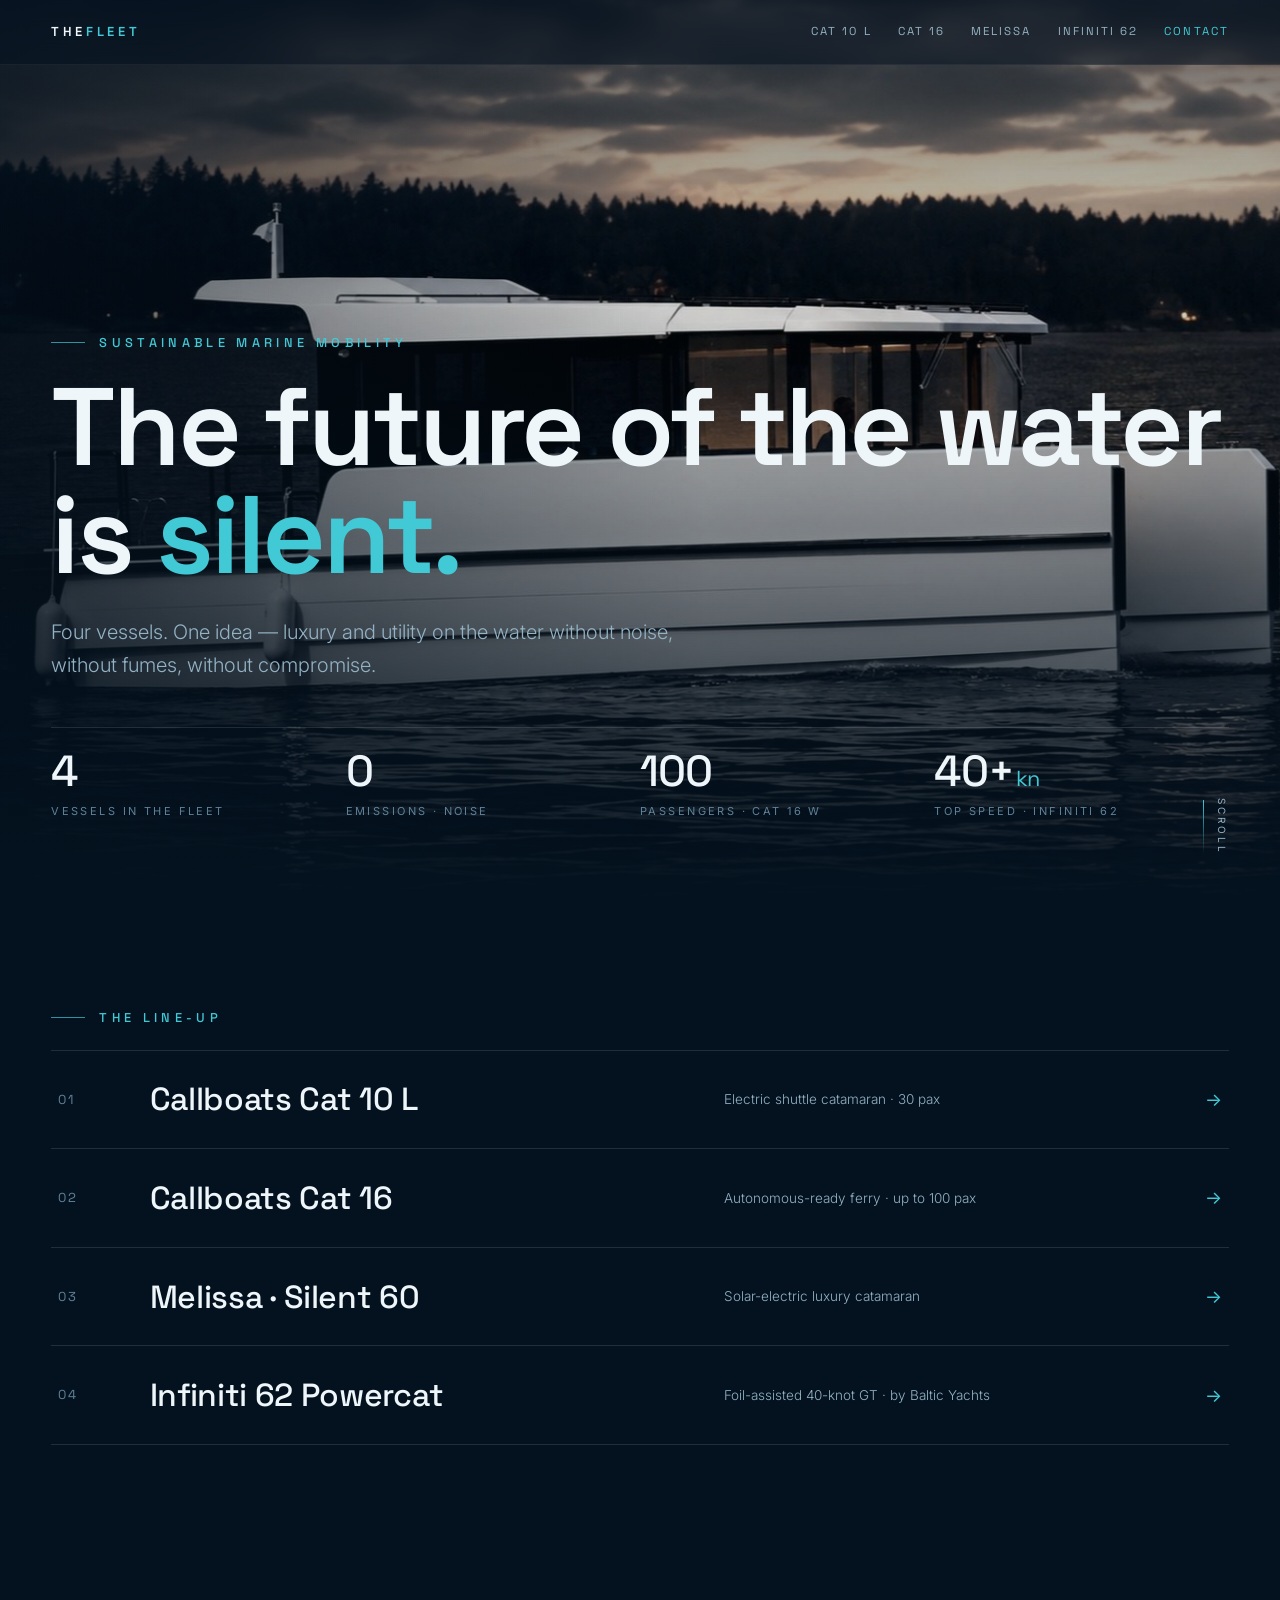
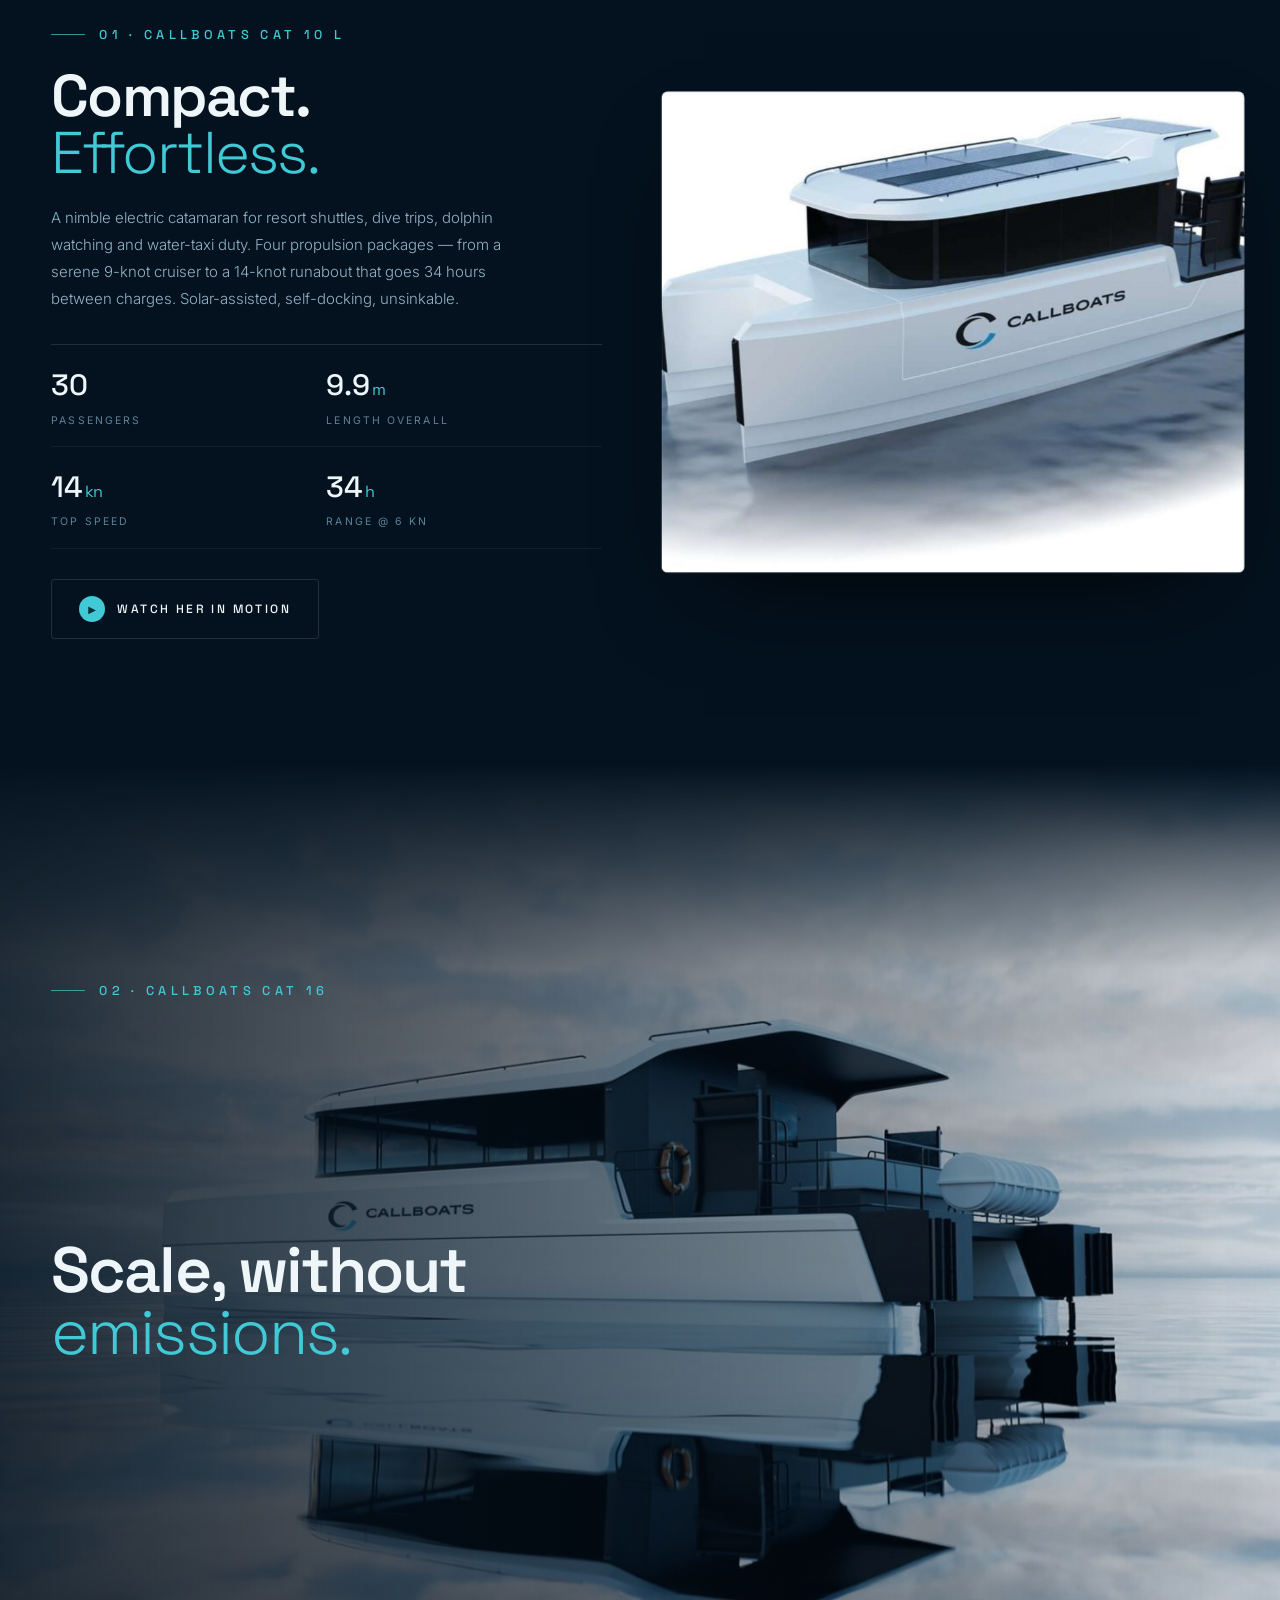
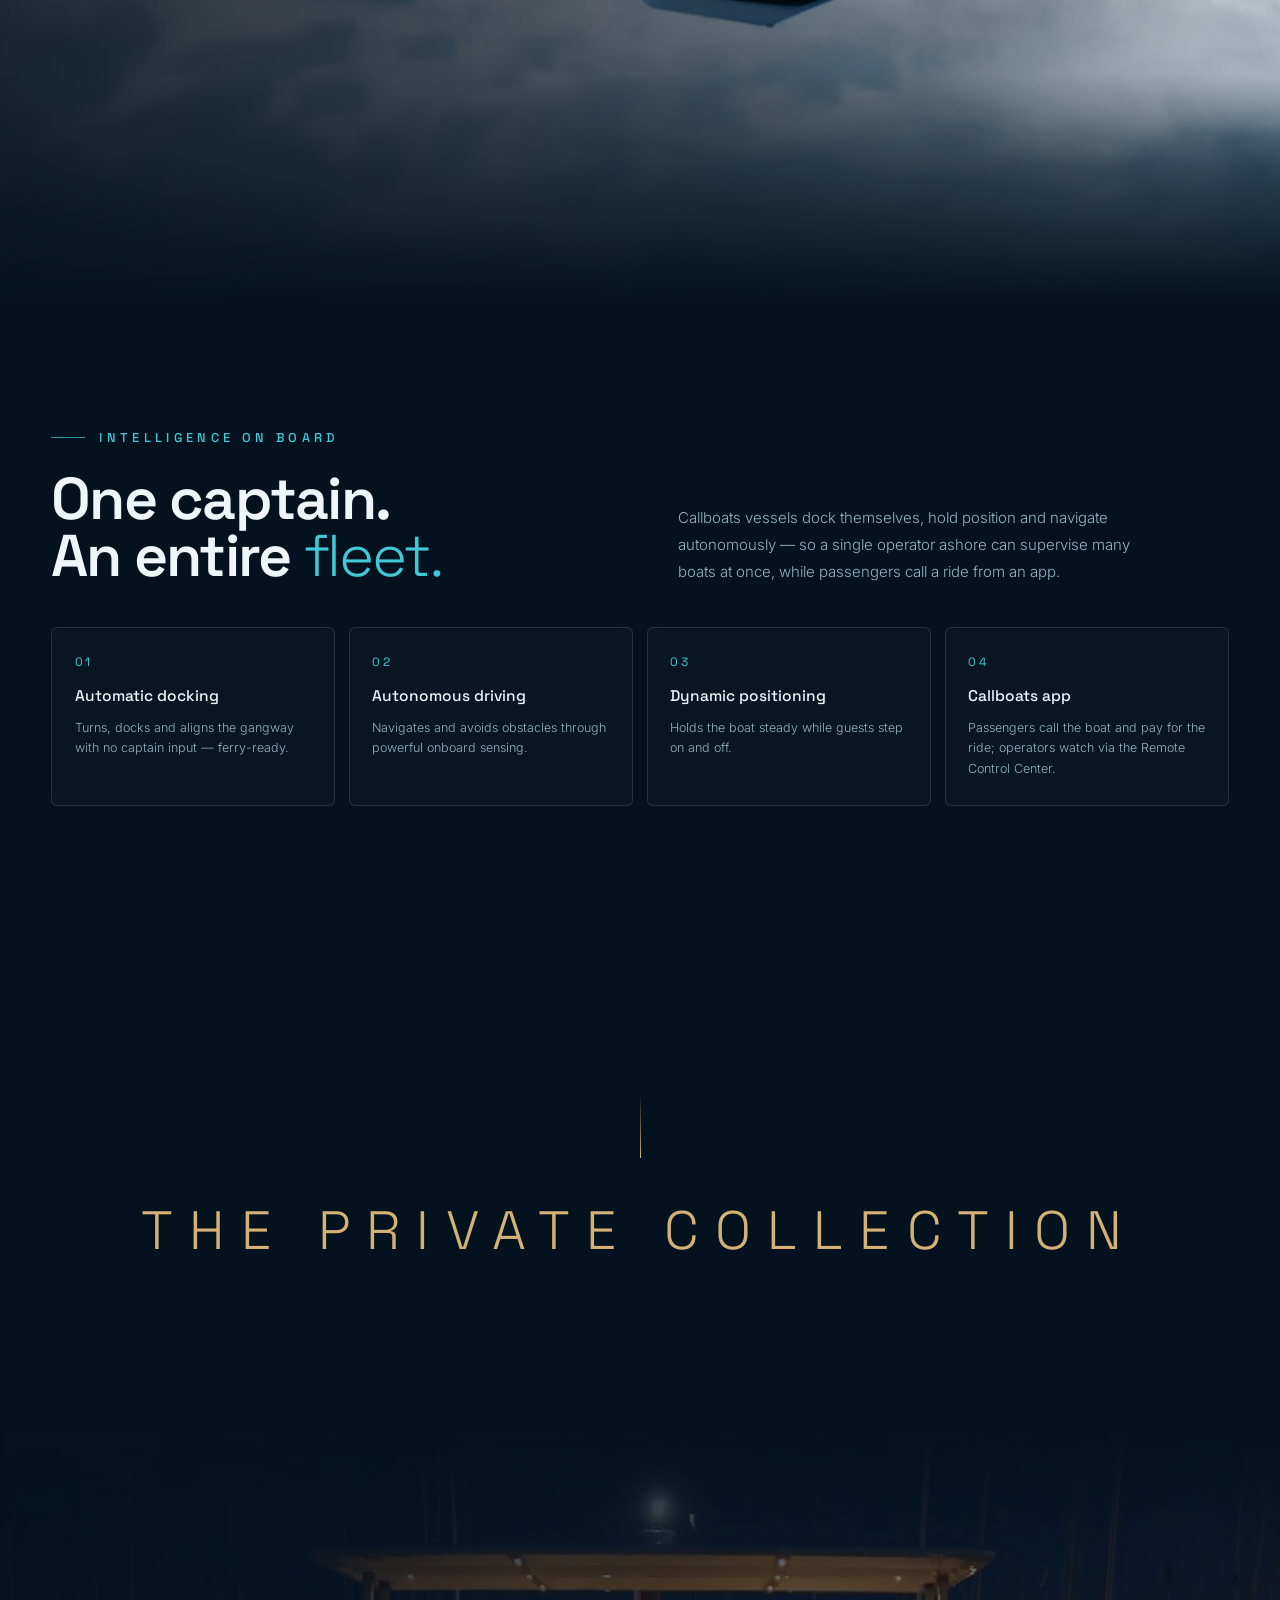
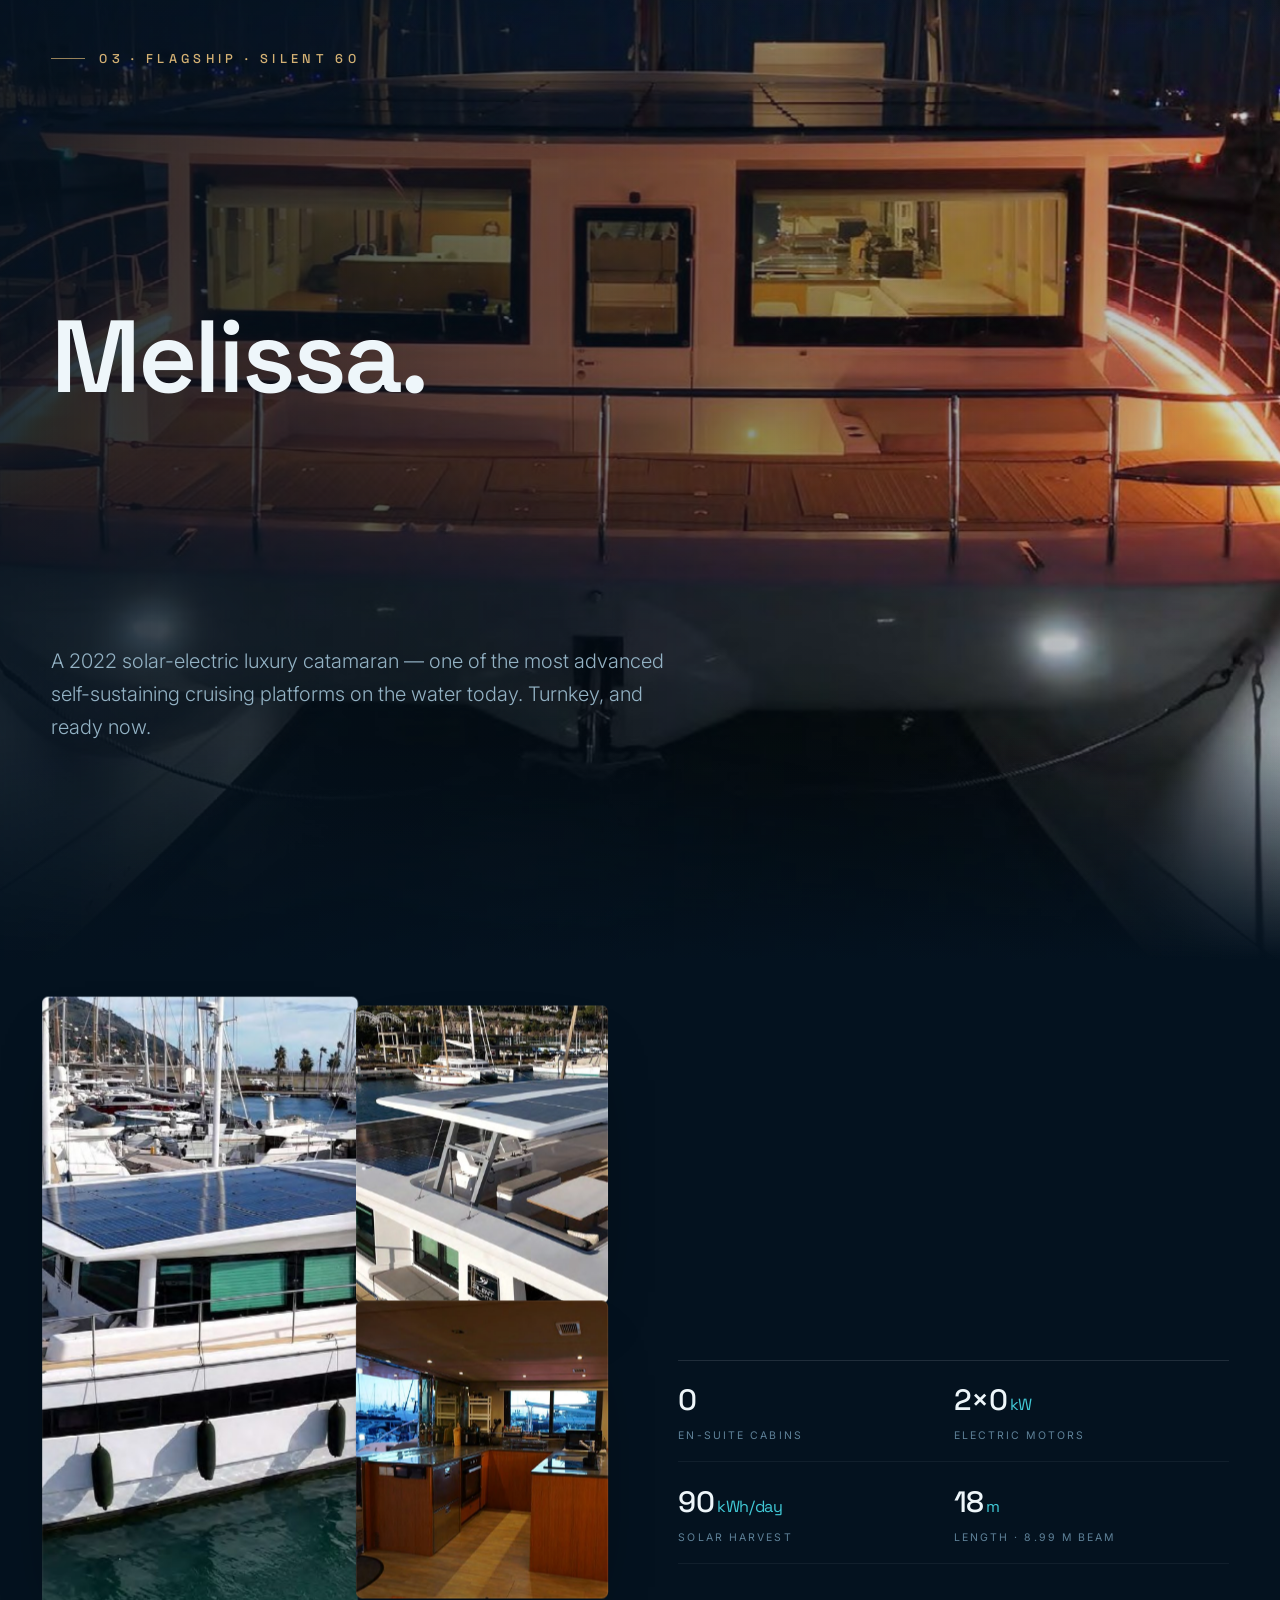
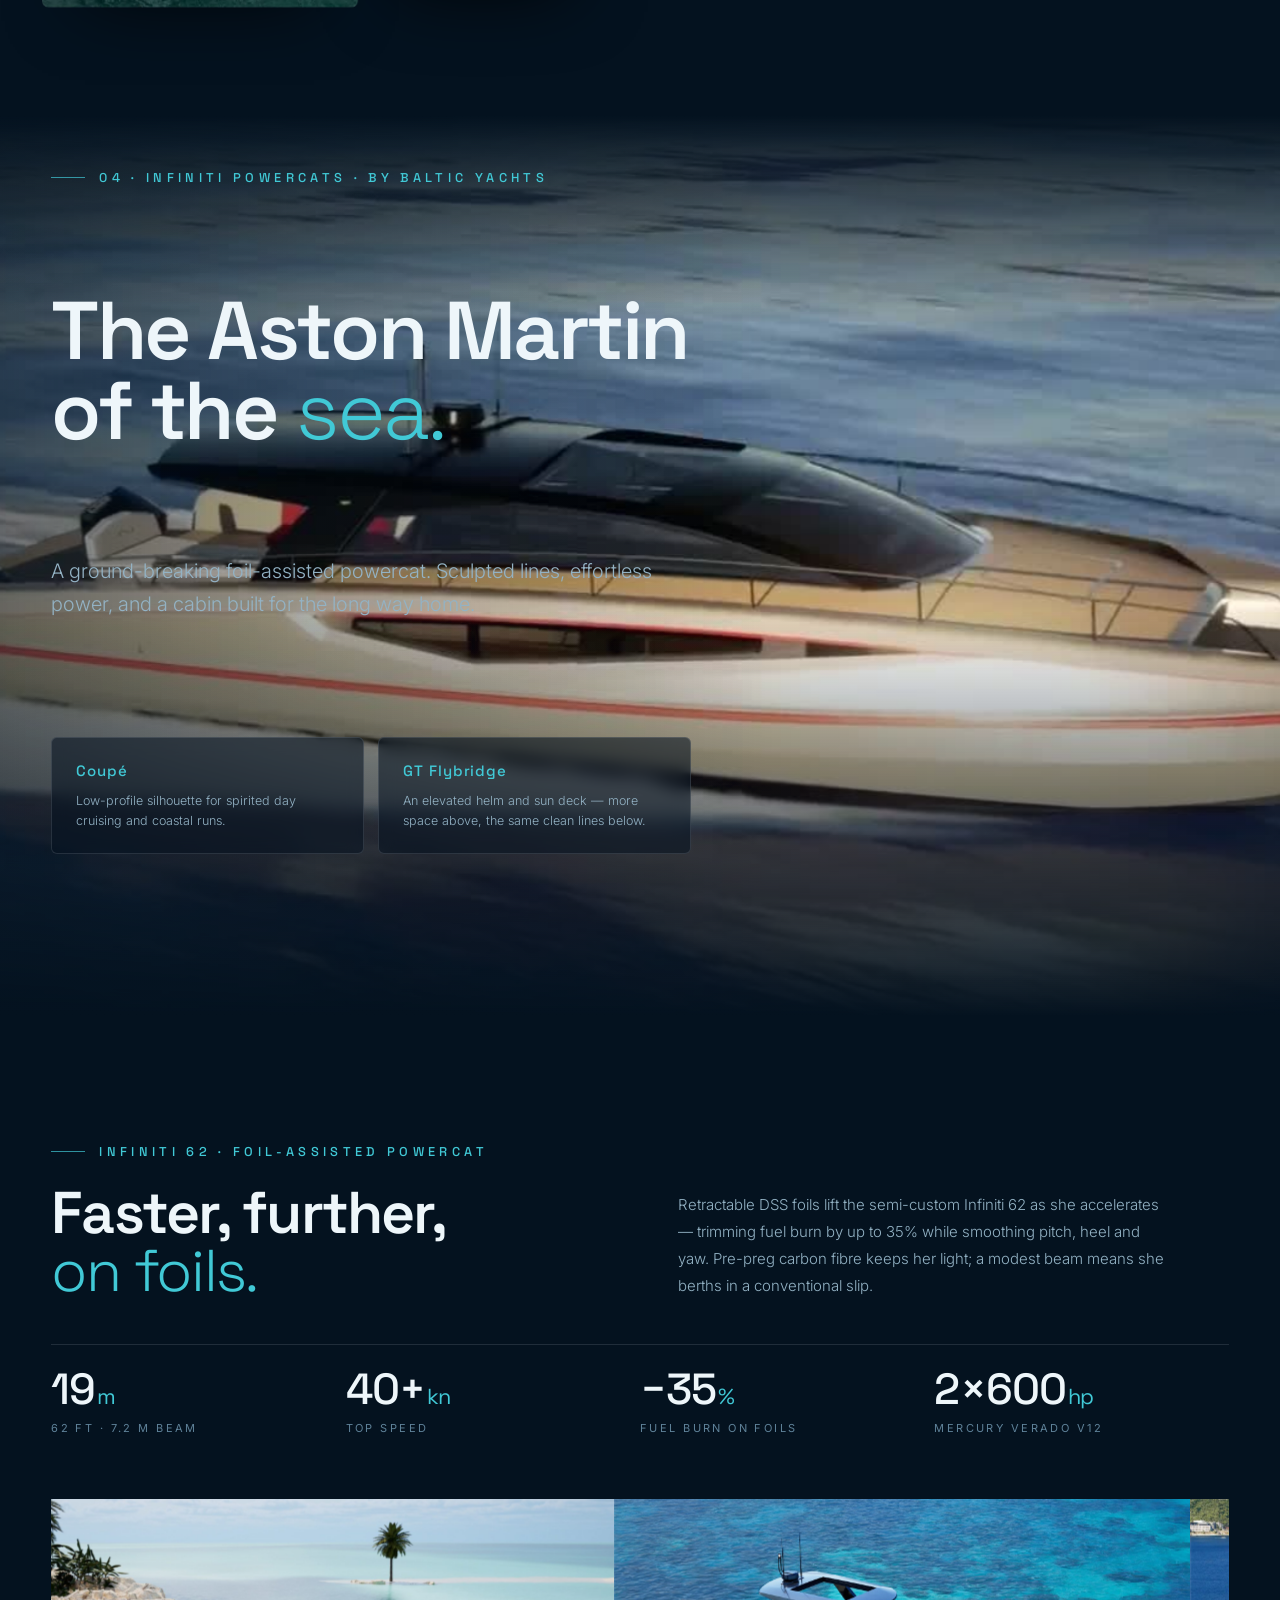
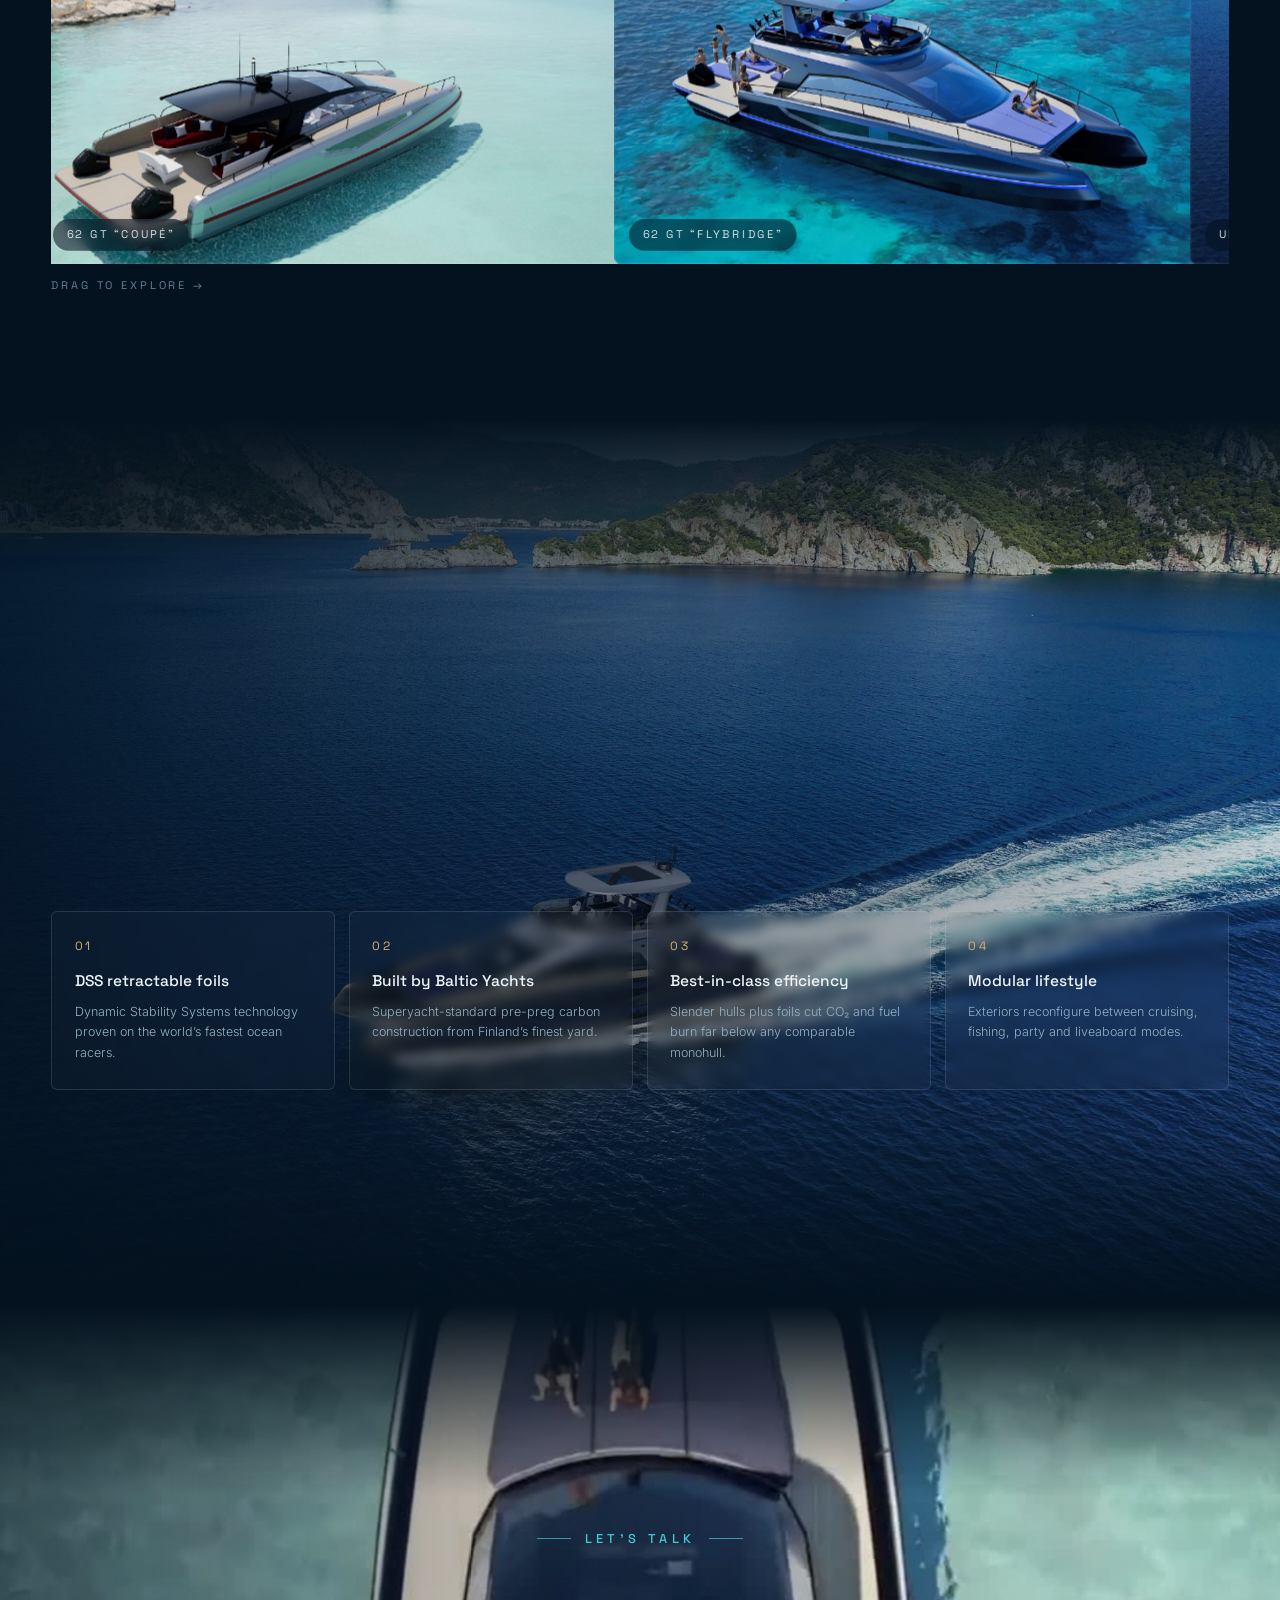
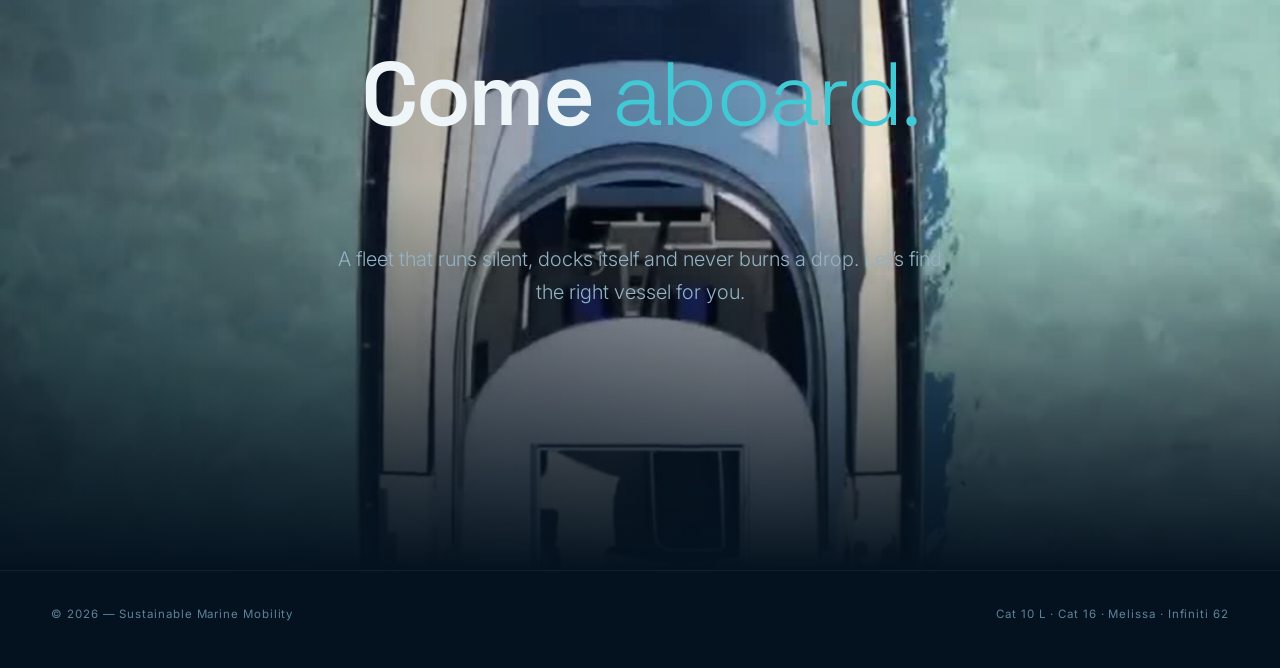
==== commit 7ed9a38a: "Add files via upload" ====
--- a/index.html
+++ b/index.html
@@ -15,5 +15,60 @@
   </head>
   <body>
     <div id="root"></div>
+
+    <!-- drift enhancement: gentle bob on all boat photos (non-invasive, WAAPI overlay) -->
+    <style id="drift-css">
+      .fleet-drift{ will-change: translate, rotate; }
+    </style>
+    <script id="drift-js">
+      (function () {
+        if (matchMedia('(prefers-reduced-motion: reduce)').matches) return;
+        var i = 0;
+        function isBoatPhoto(el){
+          var bg = (el.style && el.style.backgroundImage) || '';
+          if (bg.indexOf('assets/img/') !== -1) return true;
+          if (el.classList && el.classList.contains('bg')) return true;
+          return false;
+        }
+        function apply(el){
+          if (!el || !el.dataset || el.dataset.fleetDrift) return;
+          if (!isBoatPhoto(el)) return;
+          var h = el.getBoundingClientRect().height;
+          if (h < 40) return;                 // not laid out yet; MutationObserver will catch it later
+          el.dataset.fleetDrift = '1';
+          el.classList.add('fleet-drift');
+          // slight upscale so the bob never reveals the photo edges
+          el.style.scale = '1.06';
+          var amp = Math.max(5, h * 0.012);   // vertical travel in px
+          var dur = 8000 + (i % 4) * 1300;    // out-of-sync rhythm
+          var delay = -(i % 5) * 1700;
+          i++;
+          el.animate(
+            [
+              { translate: '0px 0px',        rotate: '-0.35deg' },
+              { translate: '0px ' + (-amp) + 'px', rotate: '0.35deg' },
+              { translate: '0px 0px',        rotate: '-0.35deg' }
+            ],
+            { duration: dur, iterations: Infinity, easing: 'ease-in-out', delay: delay, composite: 'replace' }
+          );
+        }
+        function sweep(root){ (root || document).querySelectorAll('.bg, [style*="background-image"]').forEach(apply); }
+        function boot(){
+          sweep(document);
+          var root = document.getElementById('root') || document.body;
+          new MutationObserver(function (muts){
+            for (var m=0;m<muts.length;m++){
+              var added = muts[m].addedNodes;
+              for (var n=0;n<added.length;n++){ var nd=added[n]; if(nd.nodeType===1){ apply(nd); sweep(nd); } }
+              if (muts[m].type==='attributes') apply(muts[m].target);
+            }
+          }).observe(root, { childList:true, subtree:true, attributes:true, attributeFilter:['style','class'] });
+          // re-sweep a few times as React lazily mounts sections/carousel
+          var tries=0, iv=setInterval(function(){ sweep(document); if(++tries>6) clearInterval(iv); }, 700);
+        }
+        if (document.readyState === 'complete') setTimeout(boot, 300);
+        else addEventListener('load', function(){ setTimeout(boot, 300); });
+      })();
+    </script>
   </body>
 </html>
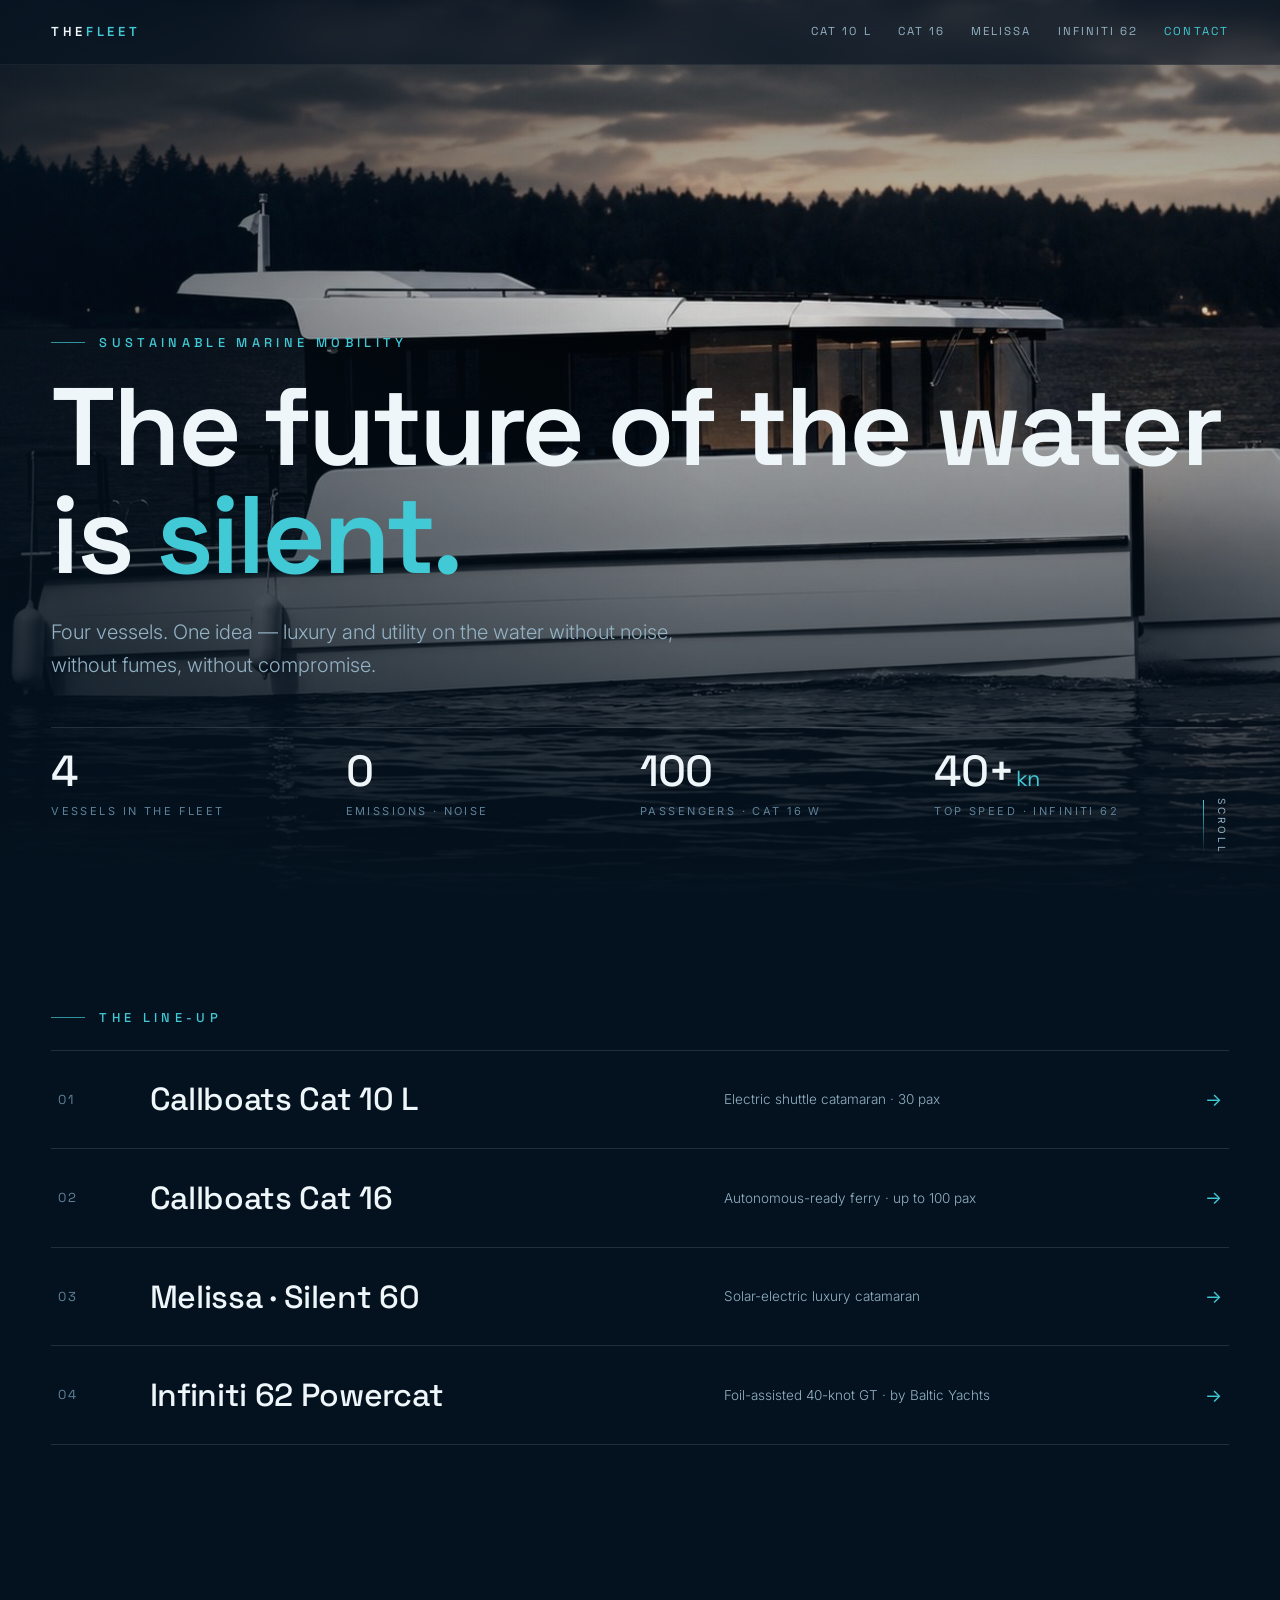
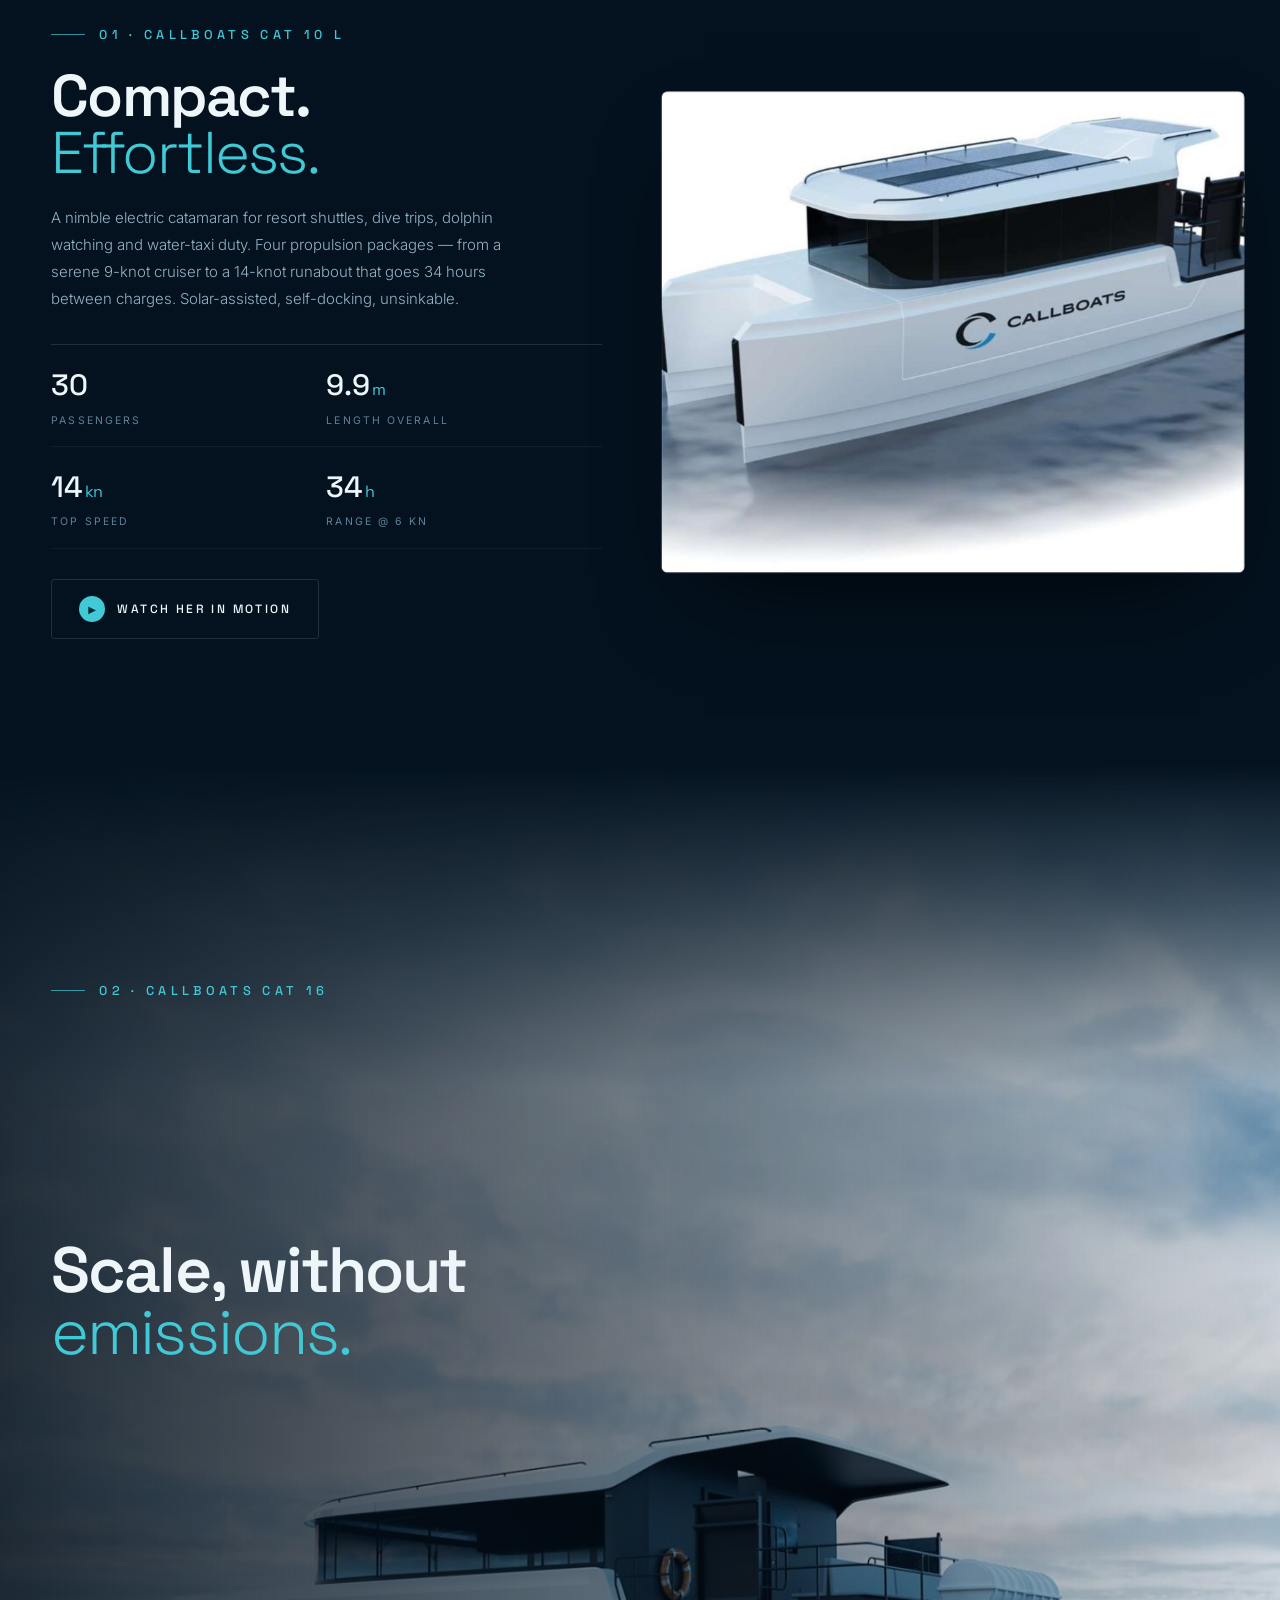
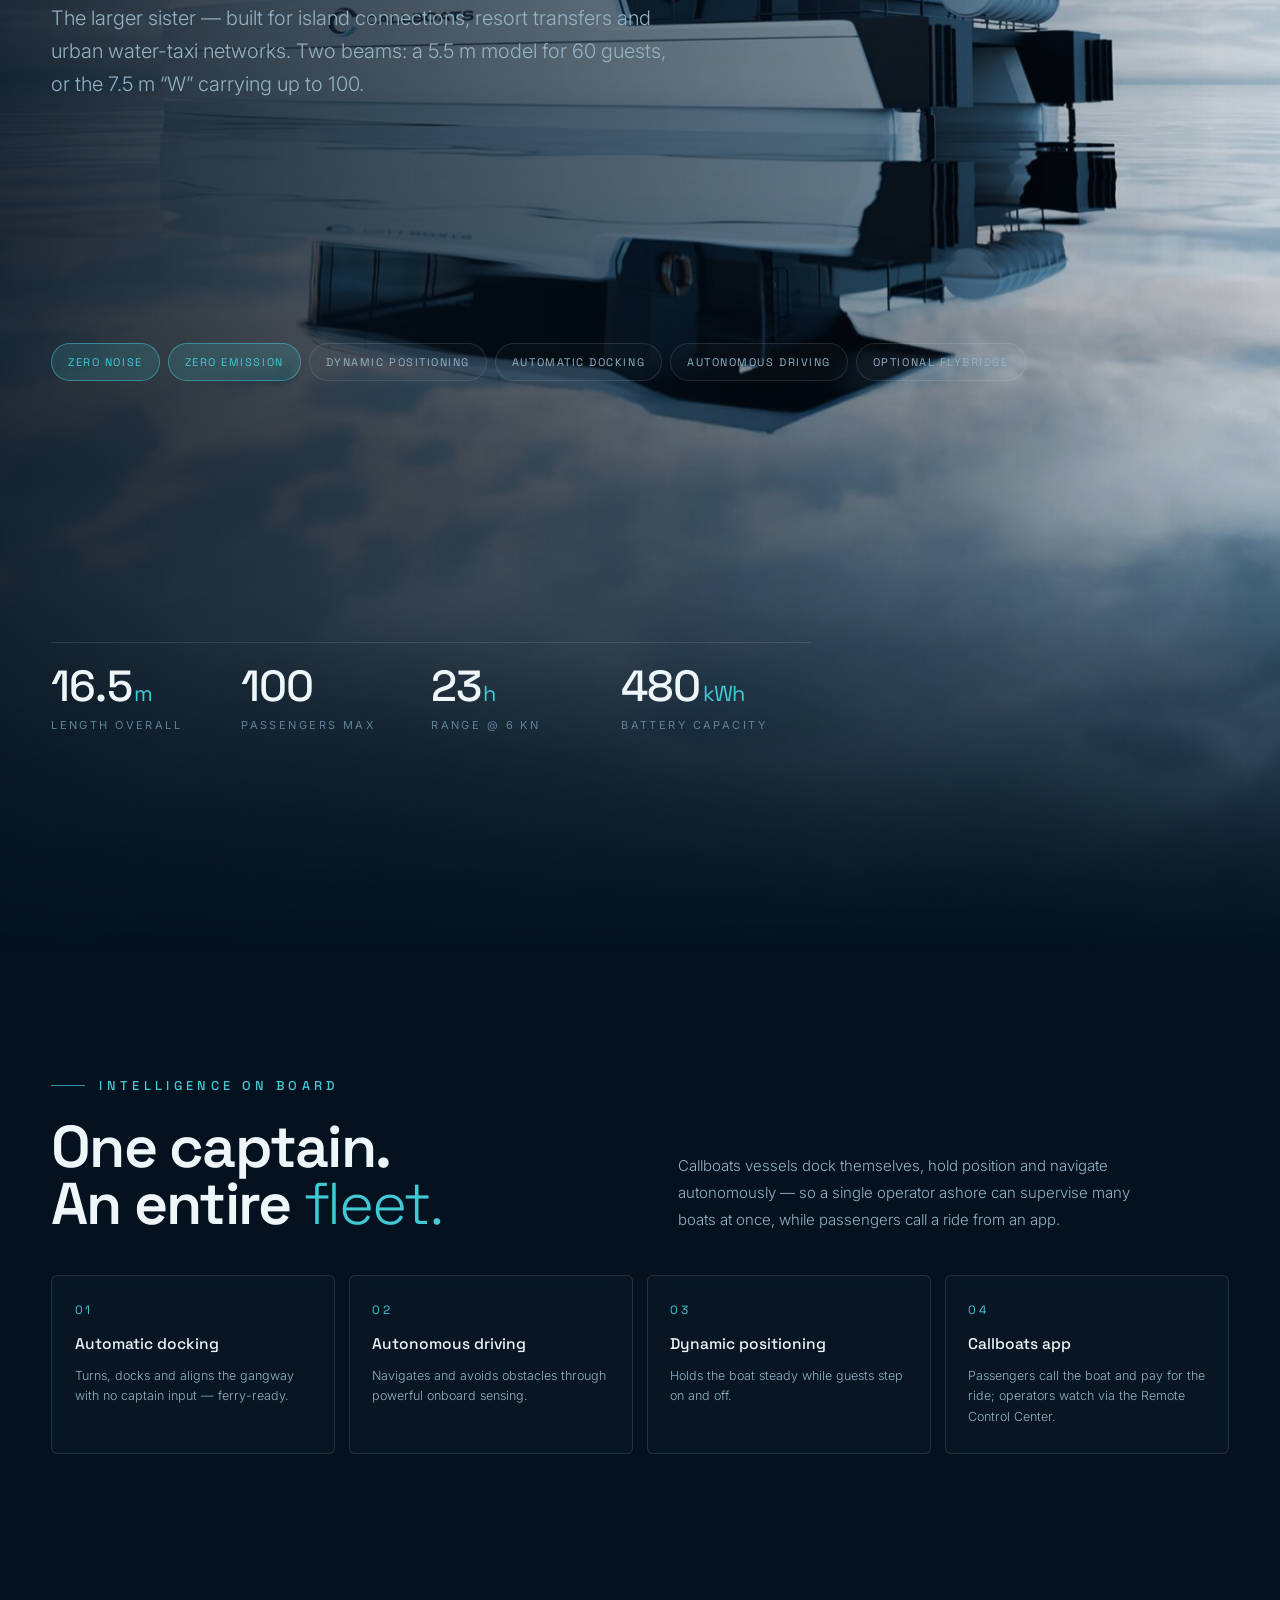
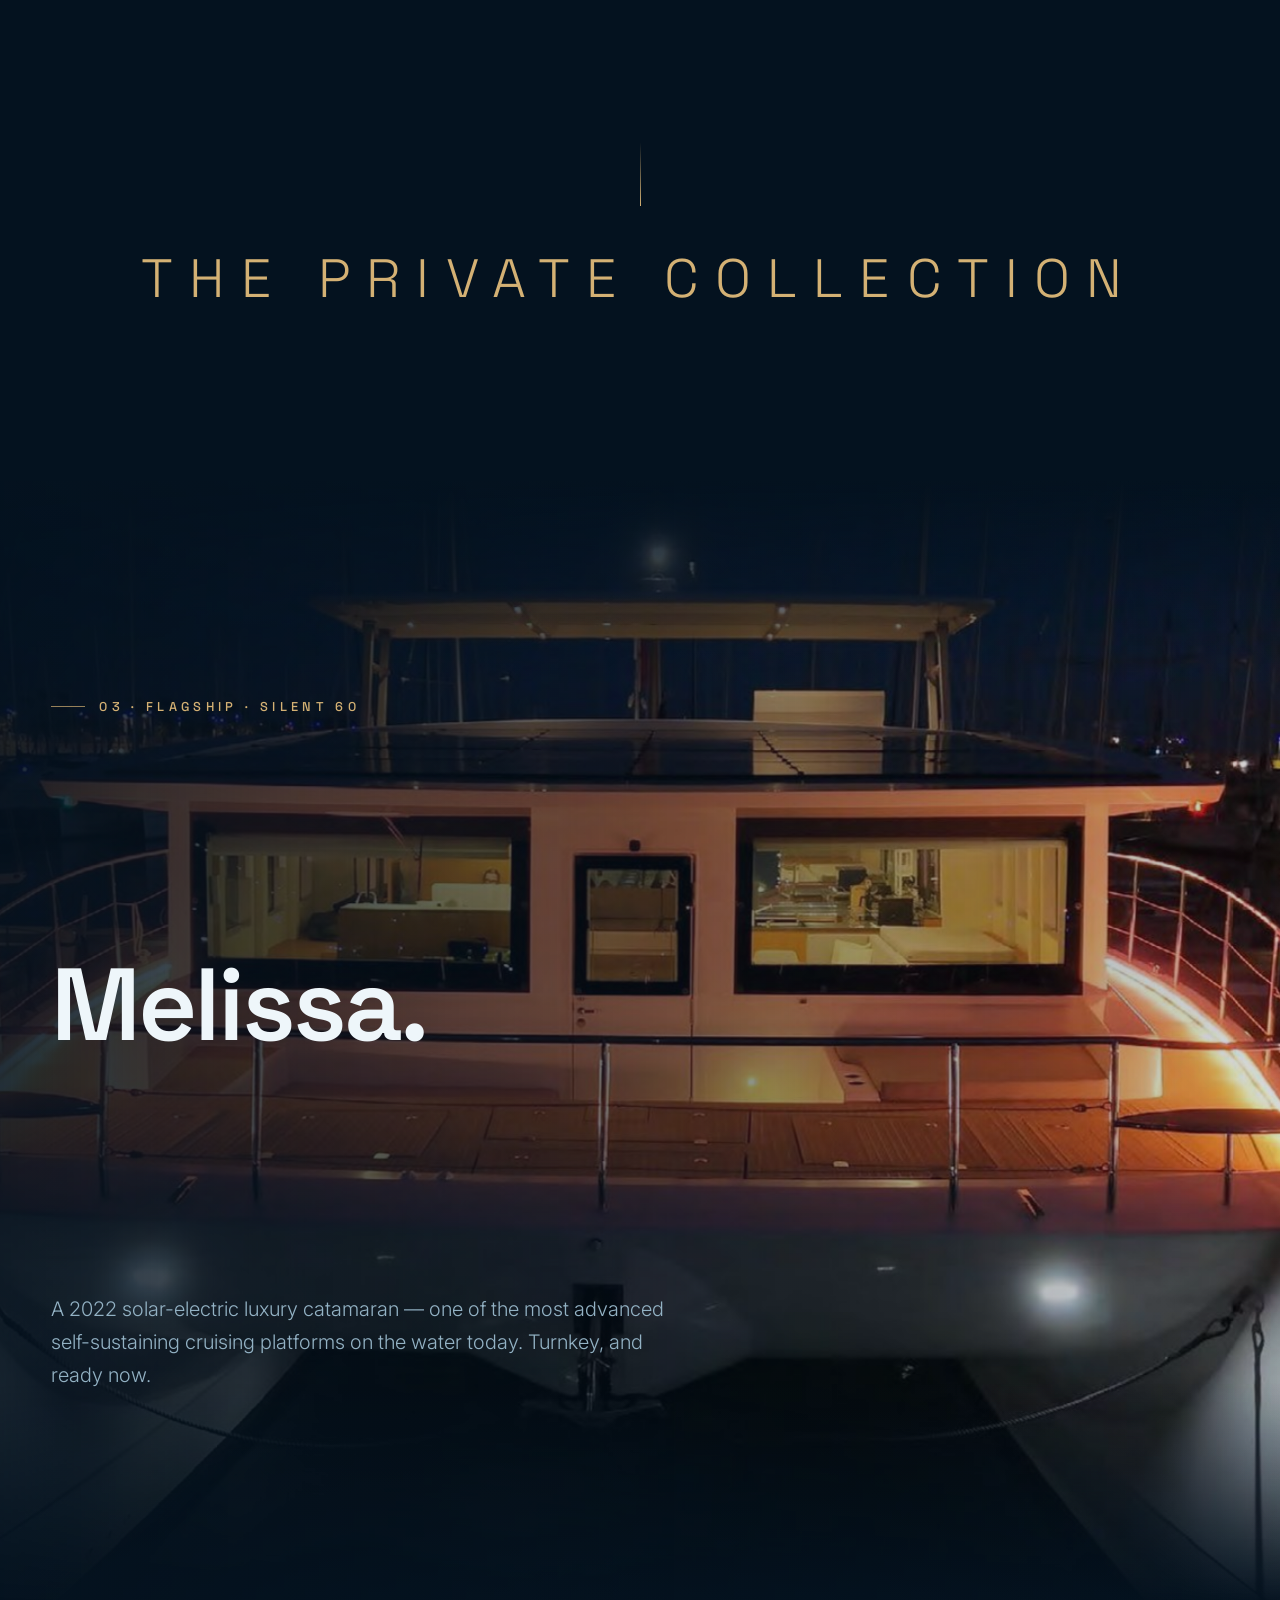
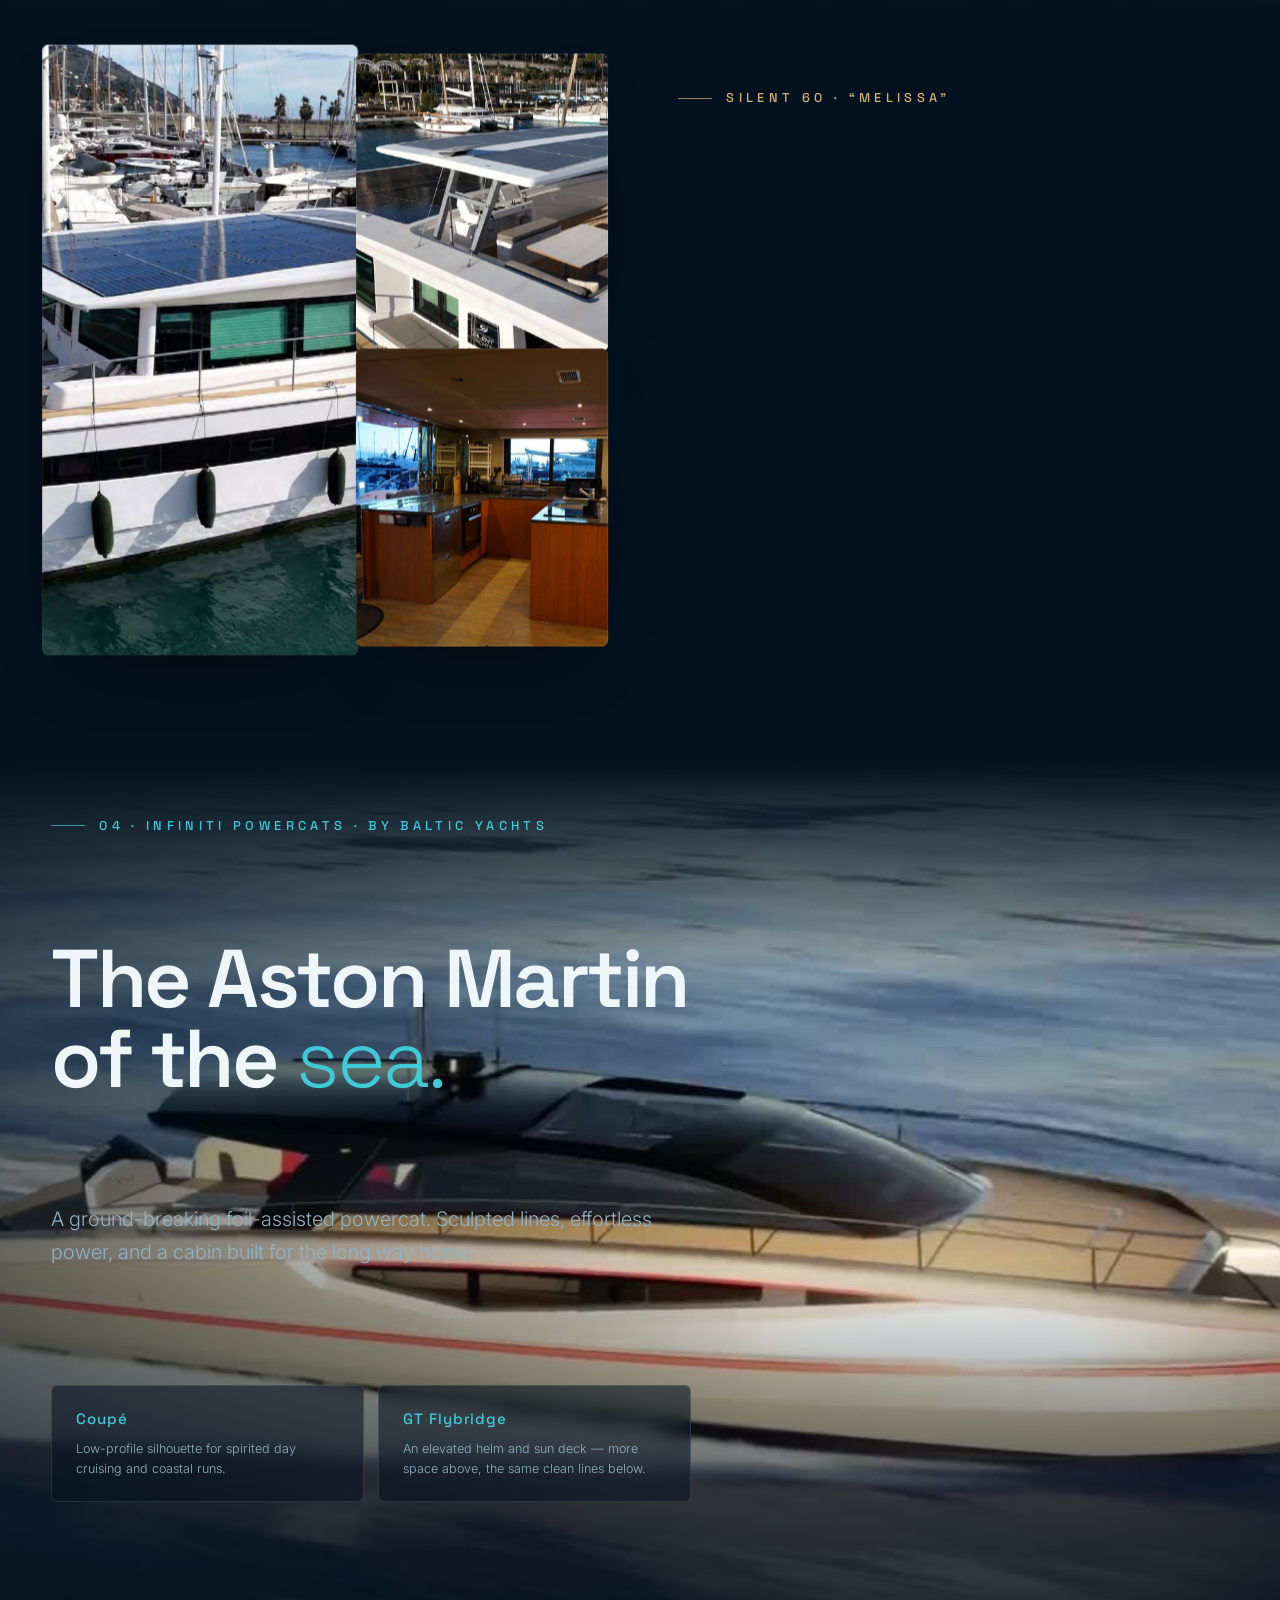
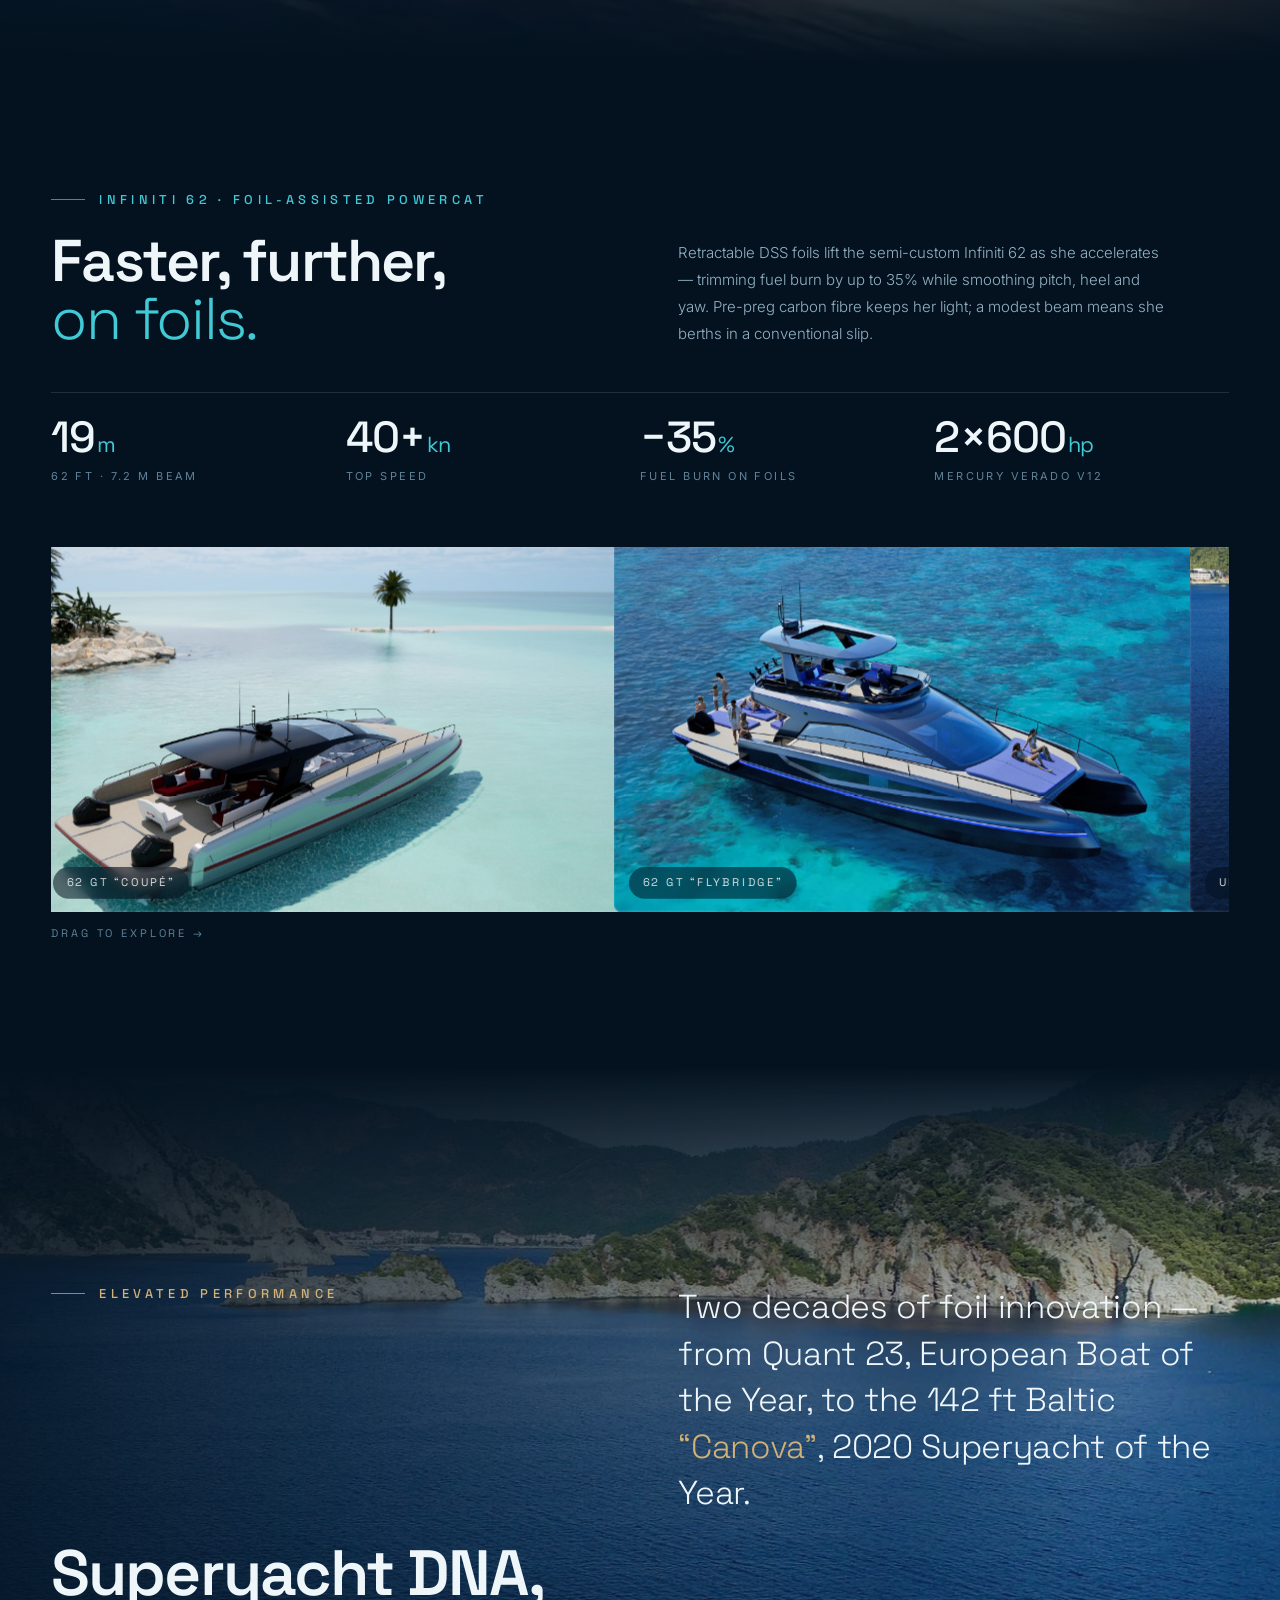
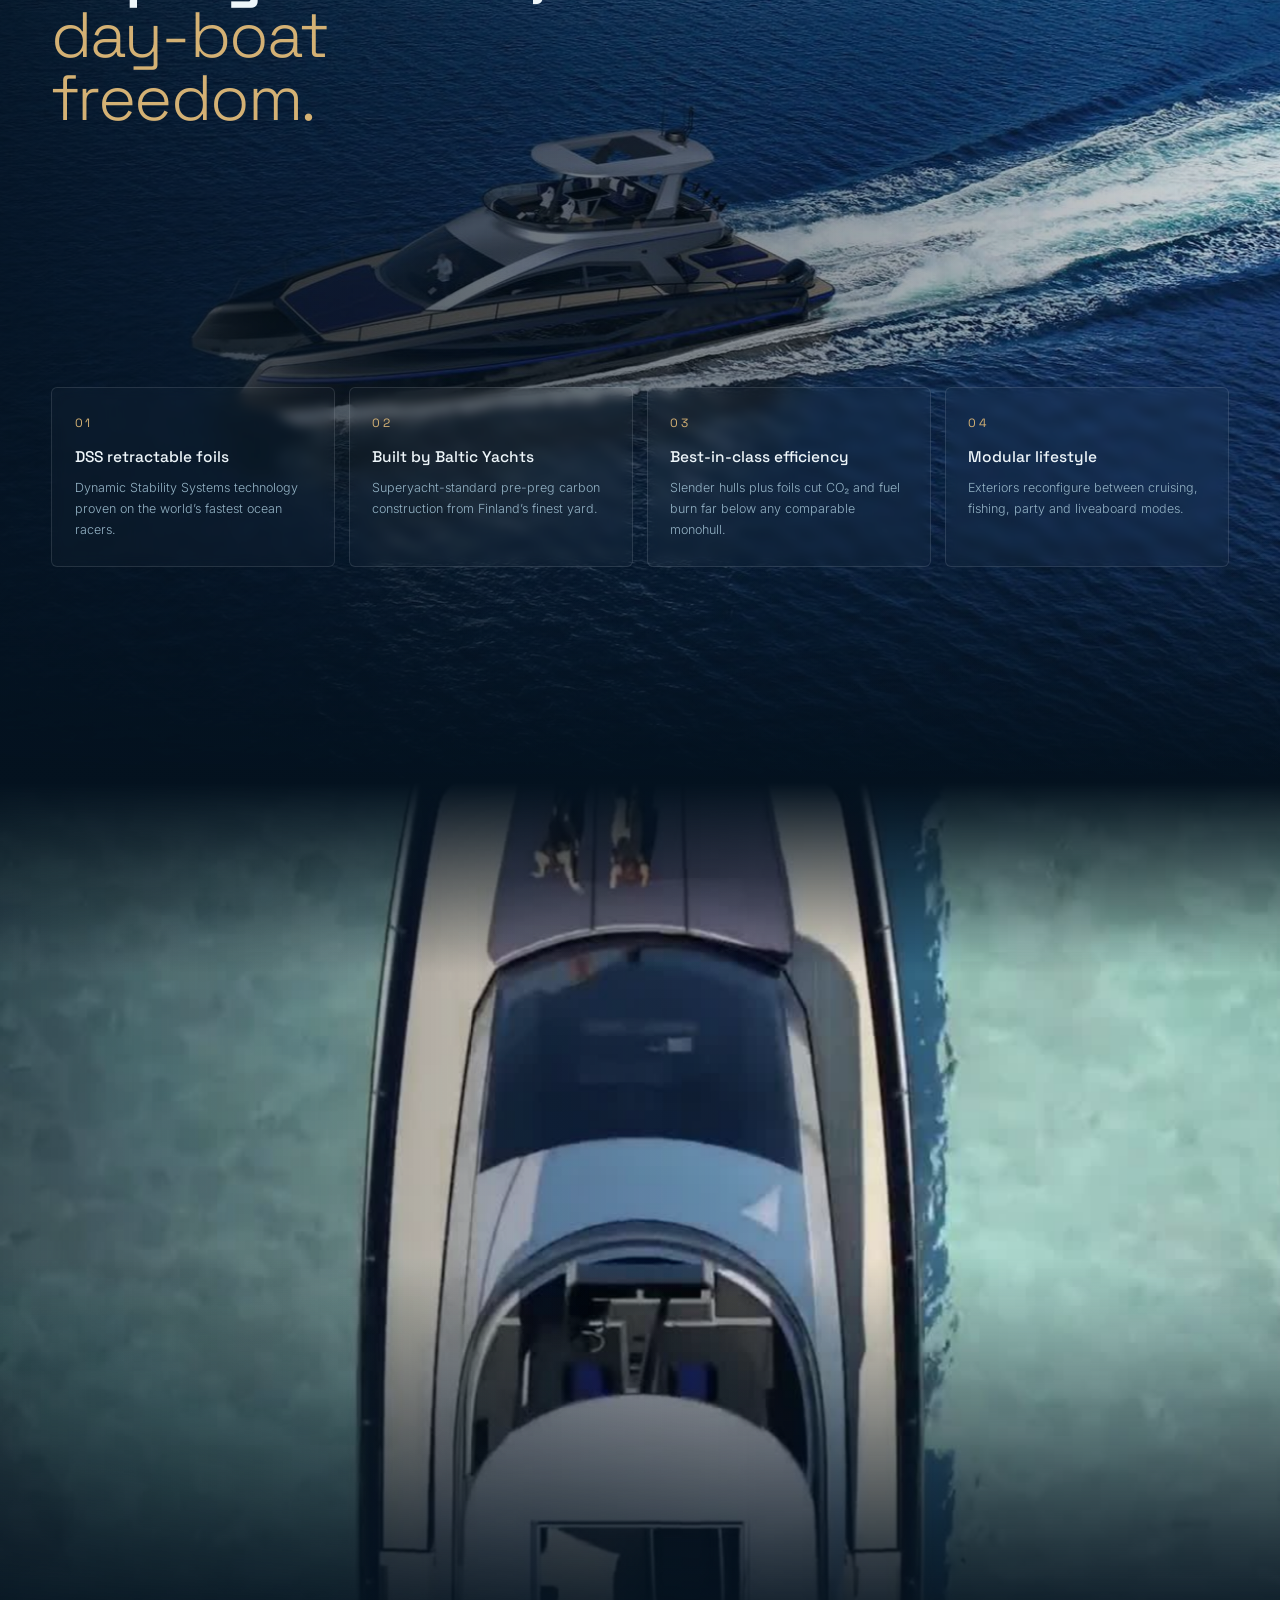
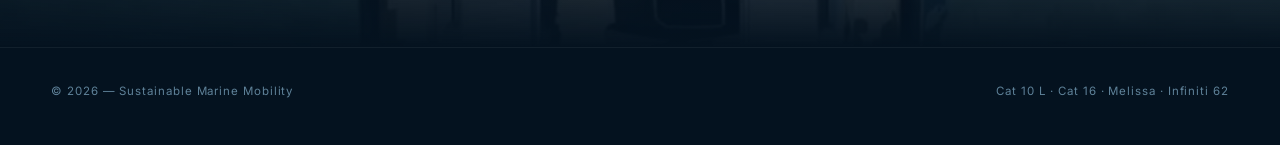
==== commit 25709829: "Add files via upload" ====
--- a/index.html
+++ b/index.html
@@ -37,17 +37,20 @@
           if (h < 40) return;                 // not laid out yet; MutationObserver will catch it later
           el.dataset.fleetDrift = '1';
           el.classList.add('fleet-drift');
-          // slight upscale so the bob never reveals the photo edges
-          el.style.scale = '1.06';
-          var amp = Math.max(5, h * 0.012);   // vertical travel in px
-          var dur = 8000 + (i % 4) * 1300;    // out-of-sync rhythm
+          // the first boat photo (hero) gets a stronger swell than the rest
+          var hero = (i === 0);
+          el.style.scale = hero ? '1.10' : '1.06';   // upscale enough to hide edges during the bob
+          var ampF = hero ? 0.028 : 0.012;
+          var rot  = hero ? 0.7   : 0.35;
+          var amp = Math.max(hero ? 12 : 5, h * ampF);   // vertical travel in px
+          var dur = hero ? 7000 : 8000 + (i % 4) * 1300; // hero swells a touch faster
           var delay = -(i % 5) * 1700;
           i++;
           el.animate(
             [
-              { translate: '0px 0px',        rotate: '-0.35deg' },
-              { translate: '0px ' + (-amp) + 'px', rotate: '0.35deg' },
-              { translate: '0px 0px',        rotate: '-0.35deg' }
+              { translate: '0px 0px',              rotate: (-rot) + 'deg' },
+              { translate: '0px ' + (-amp) + 'px', rotate: rot + 'deg' },
+              { translate: '0px 0px',              rotate: (-rot) + 'deg' }
             ],
             { duration: dur, iterations: Infinity, easing: 'ease-in-out', delay: delay, composite: 'replace' }
           );
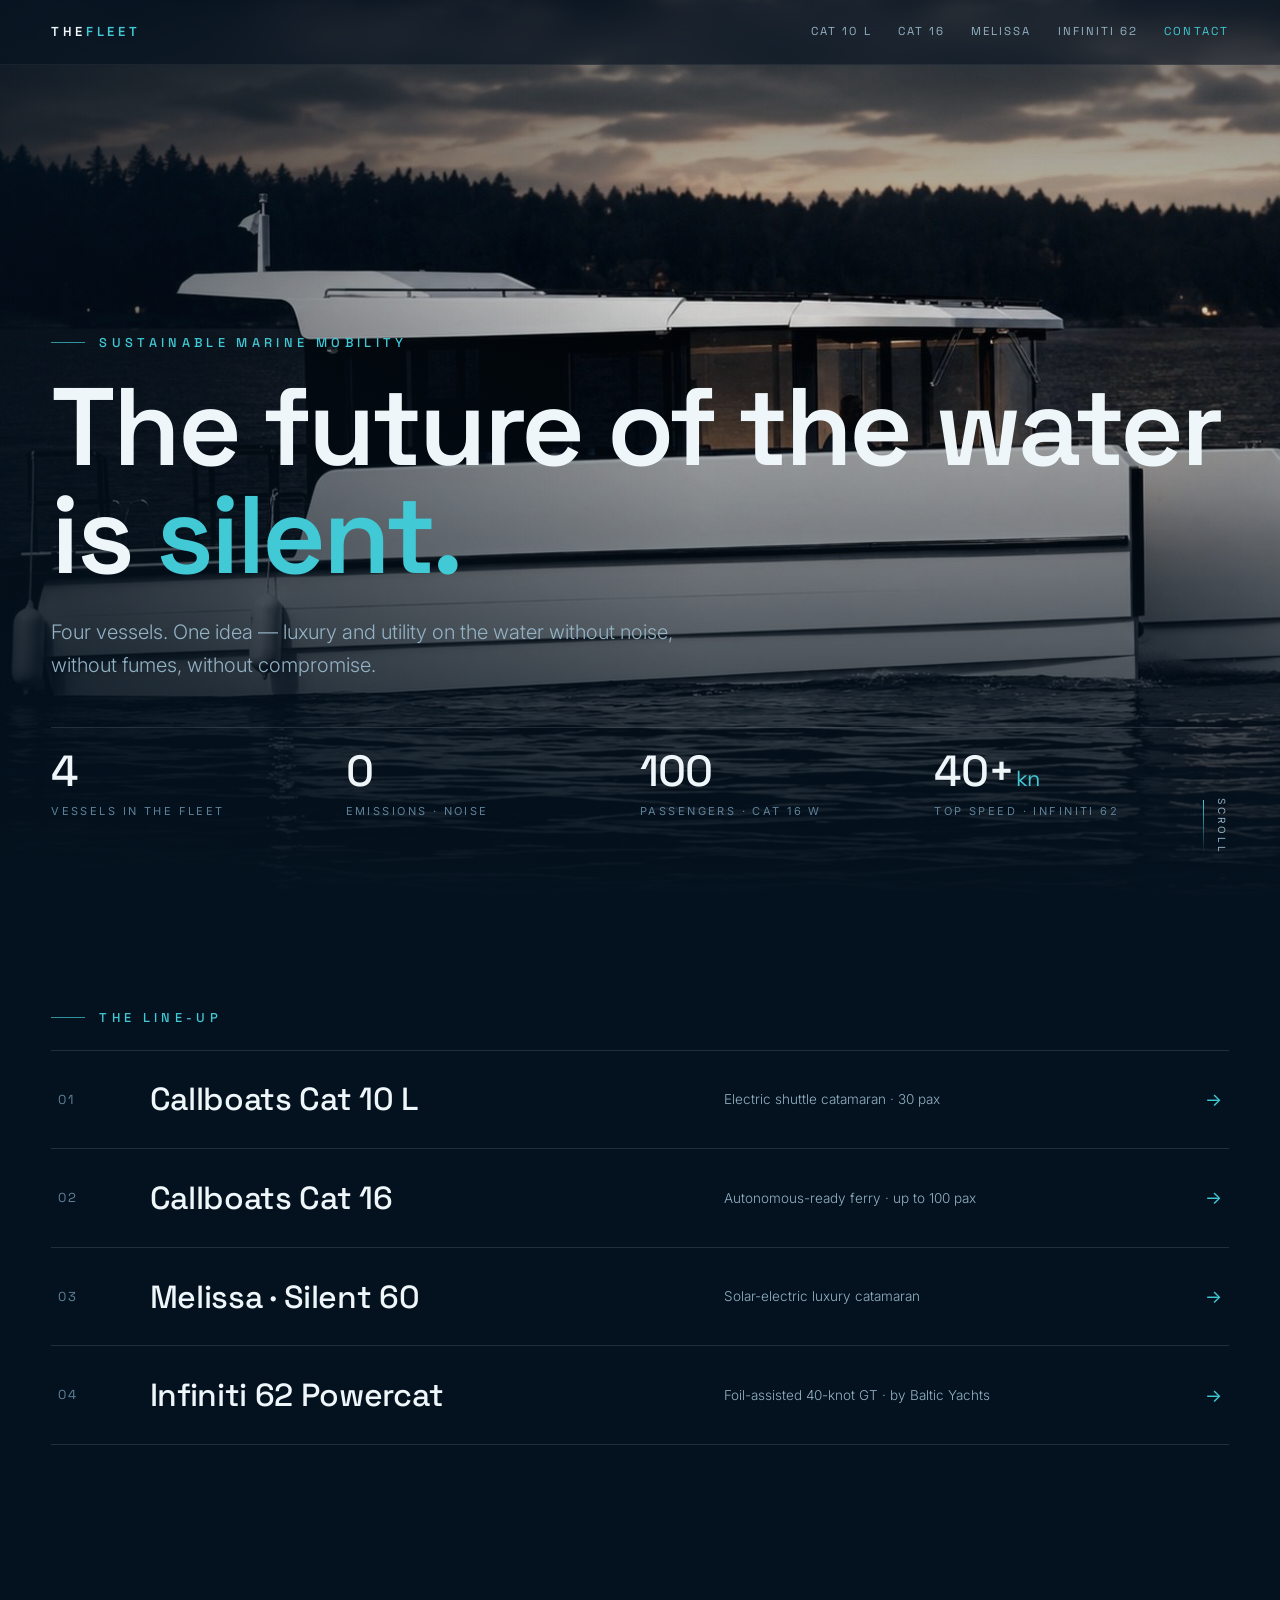
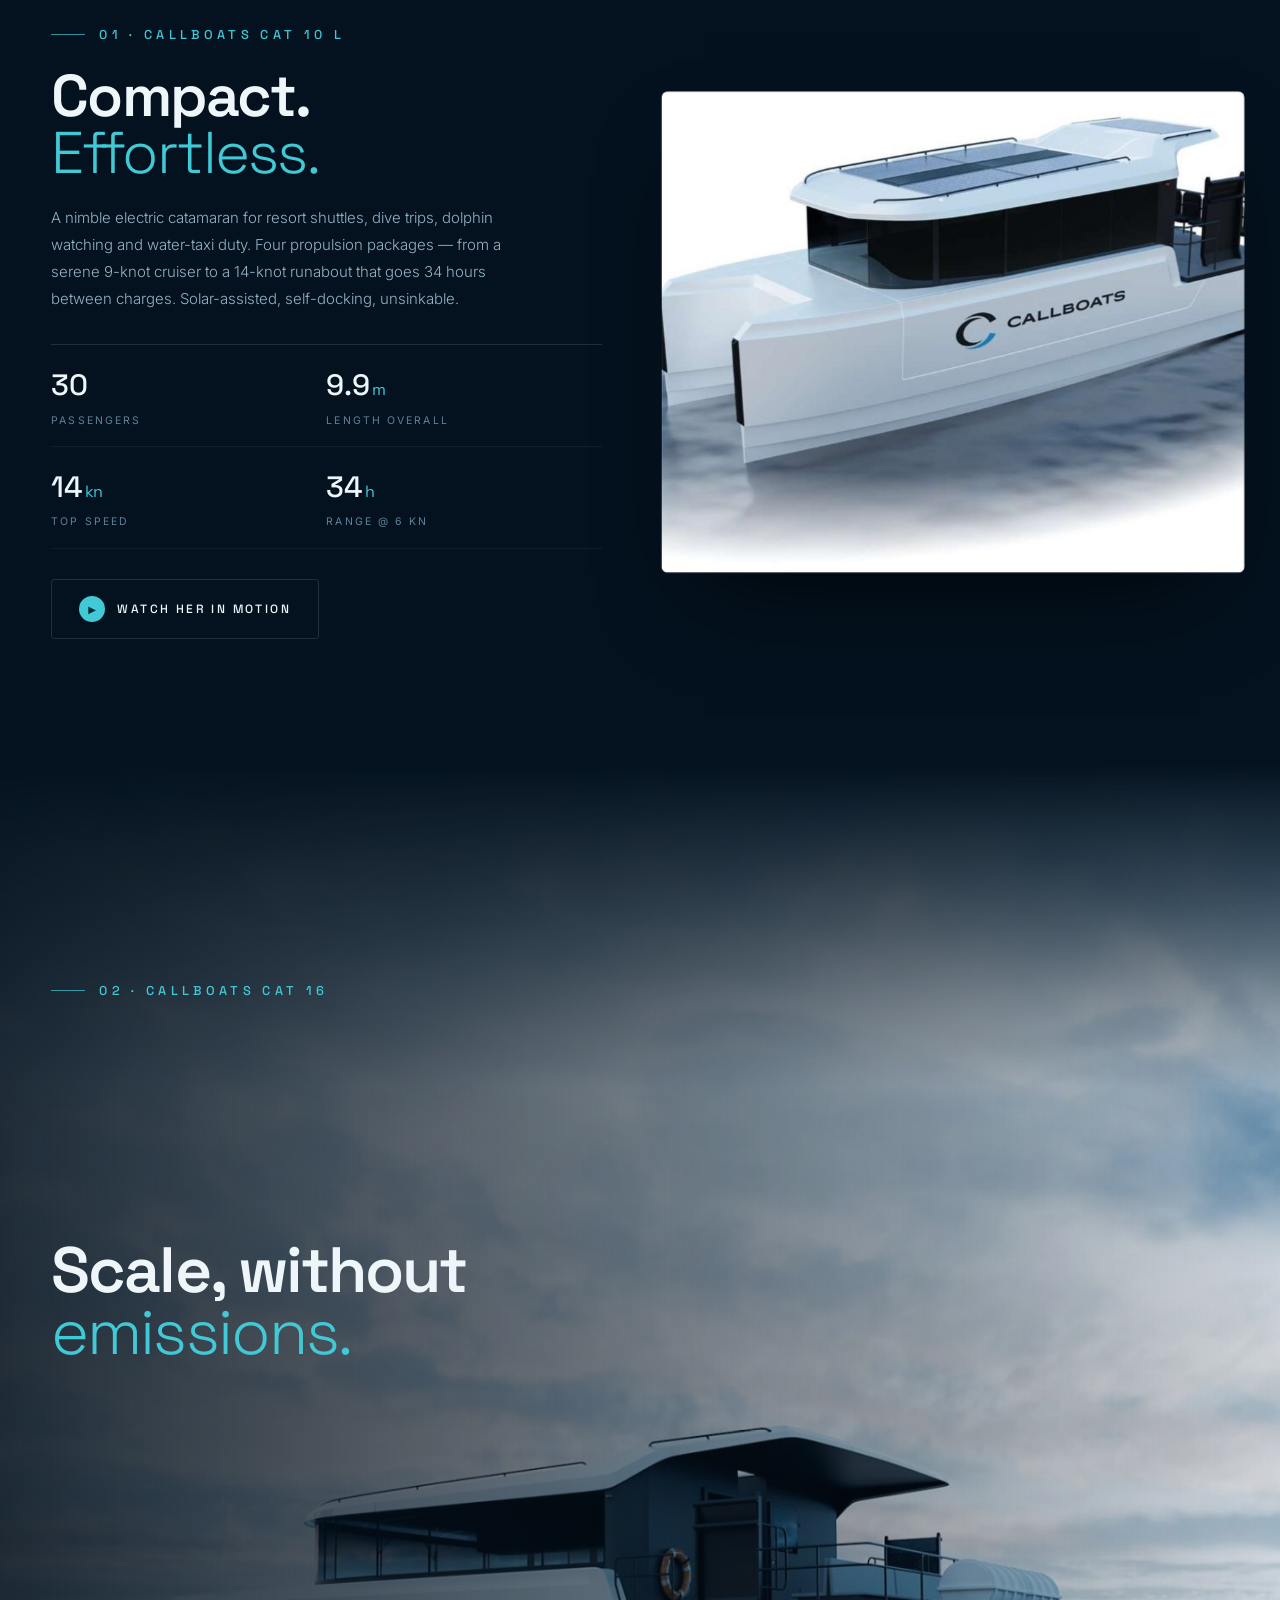
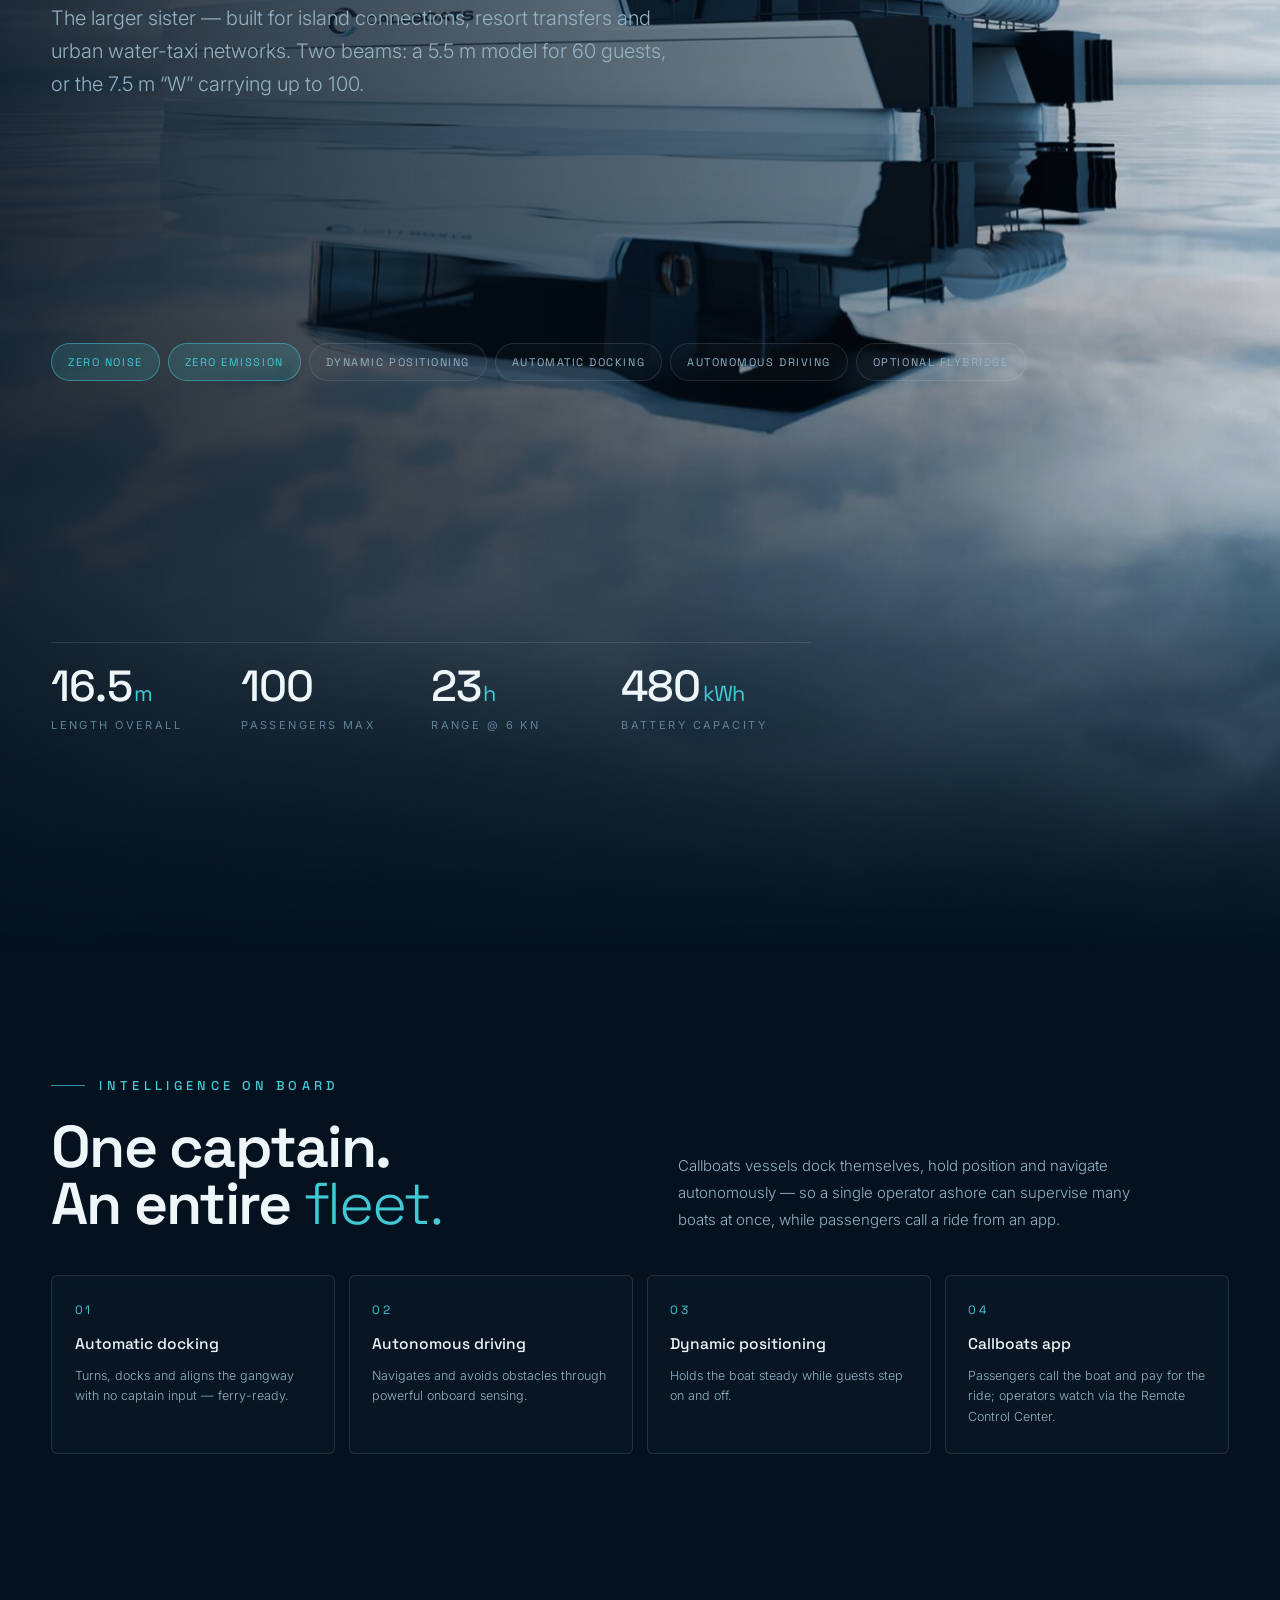
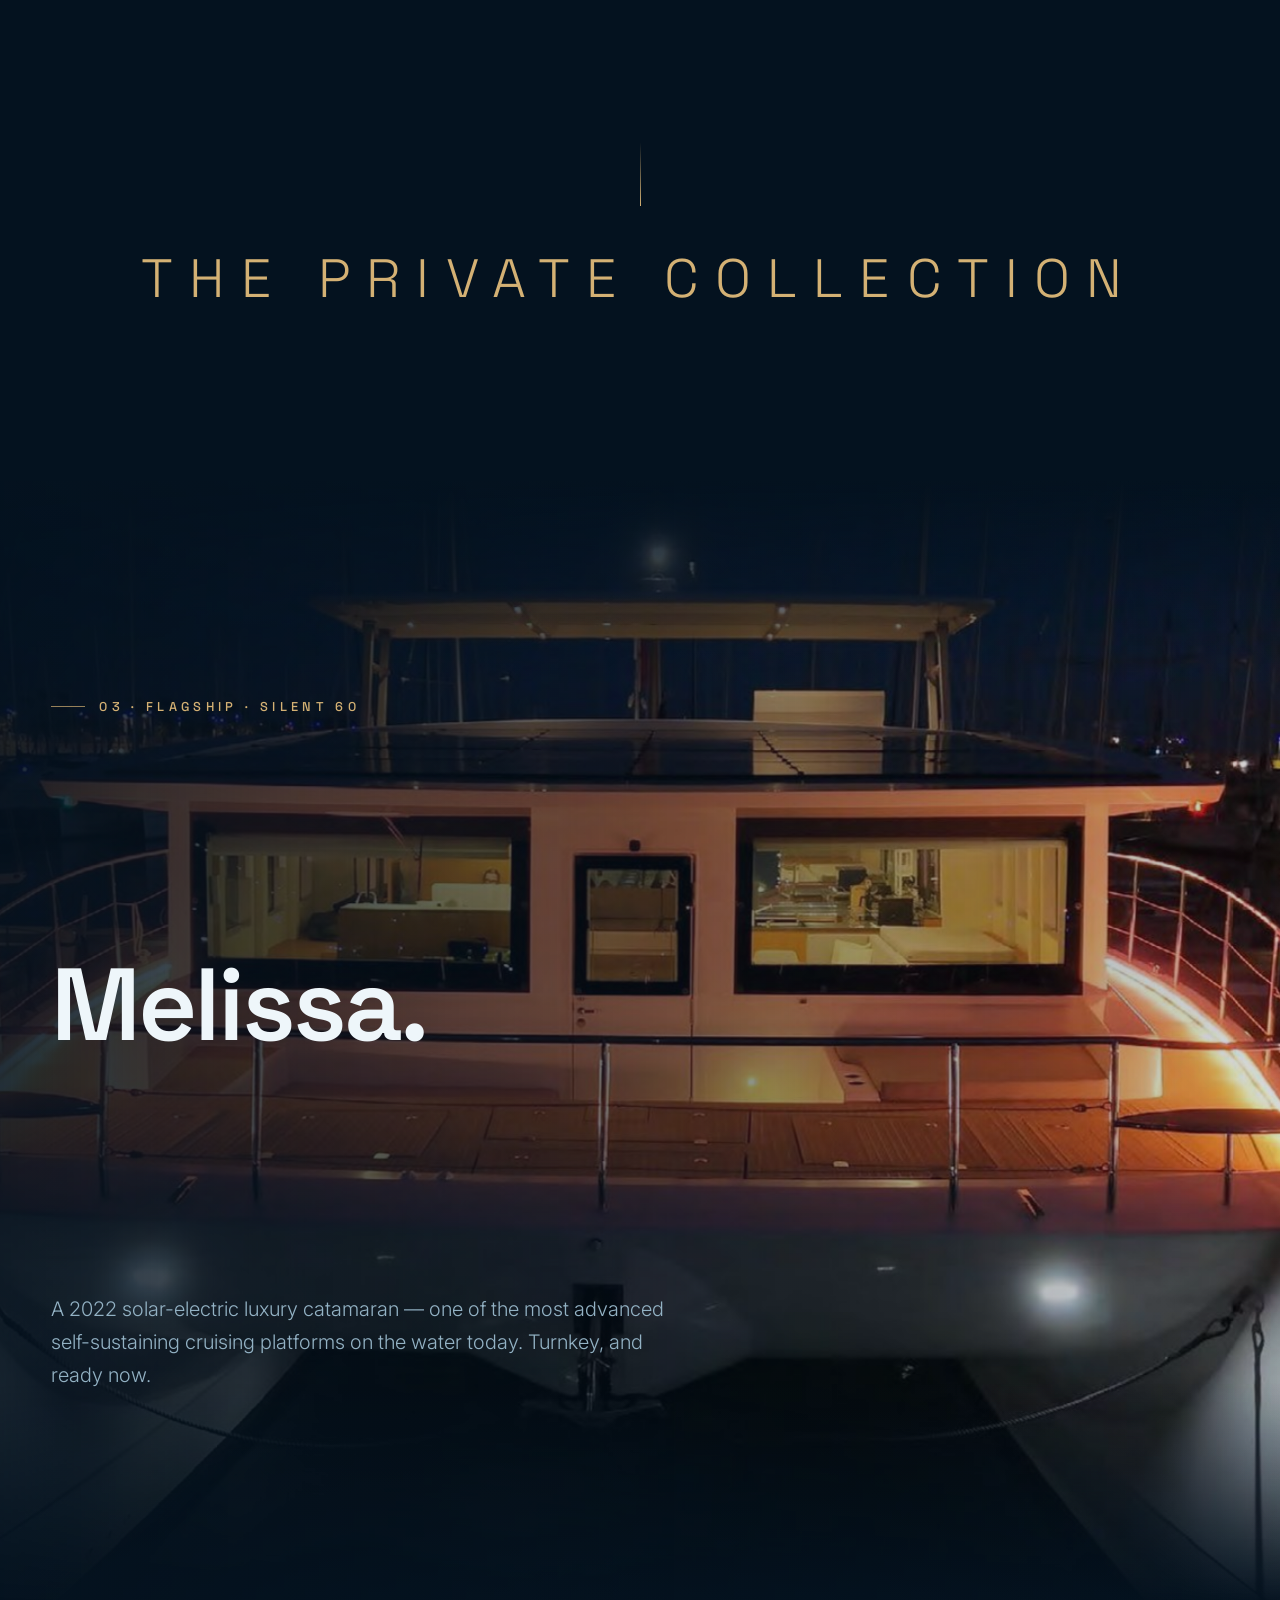
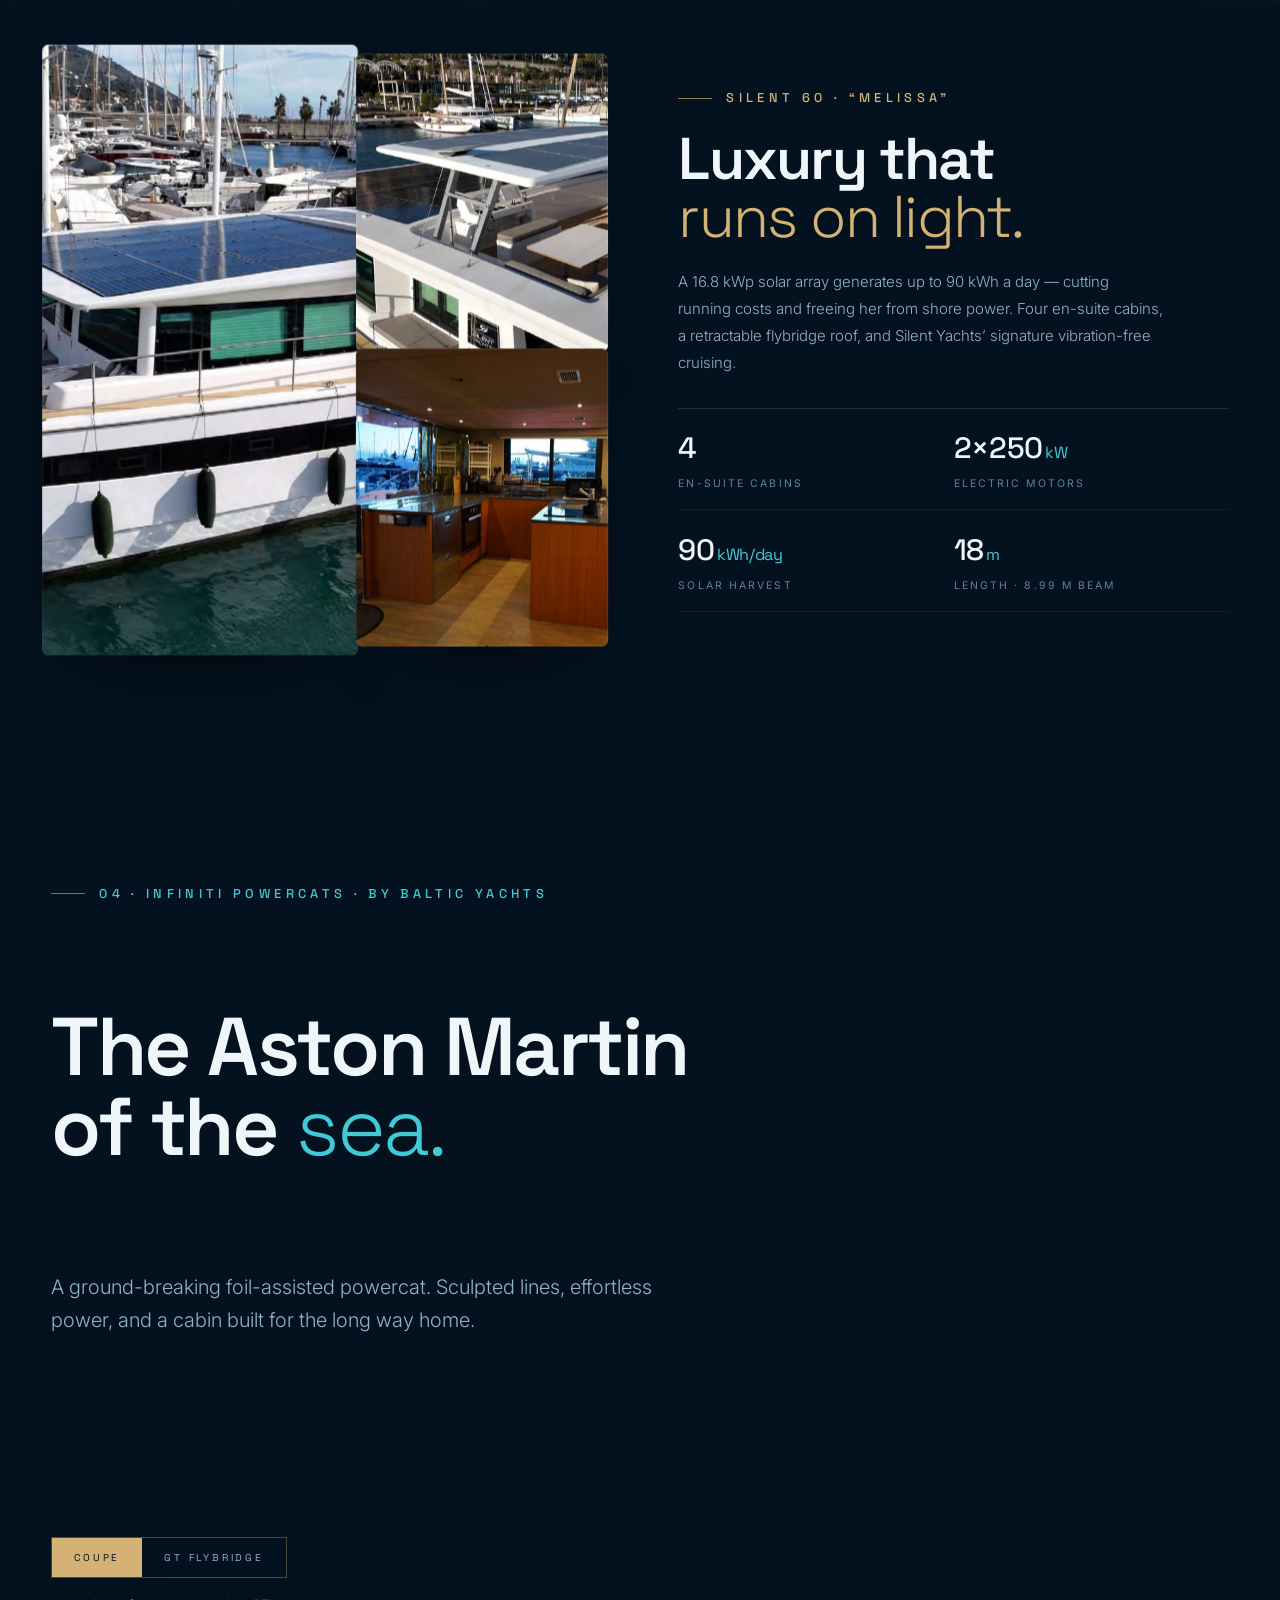
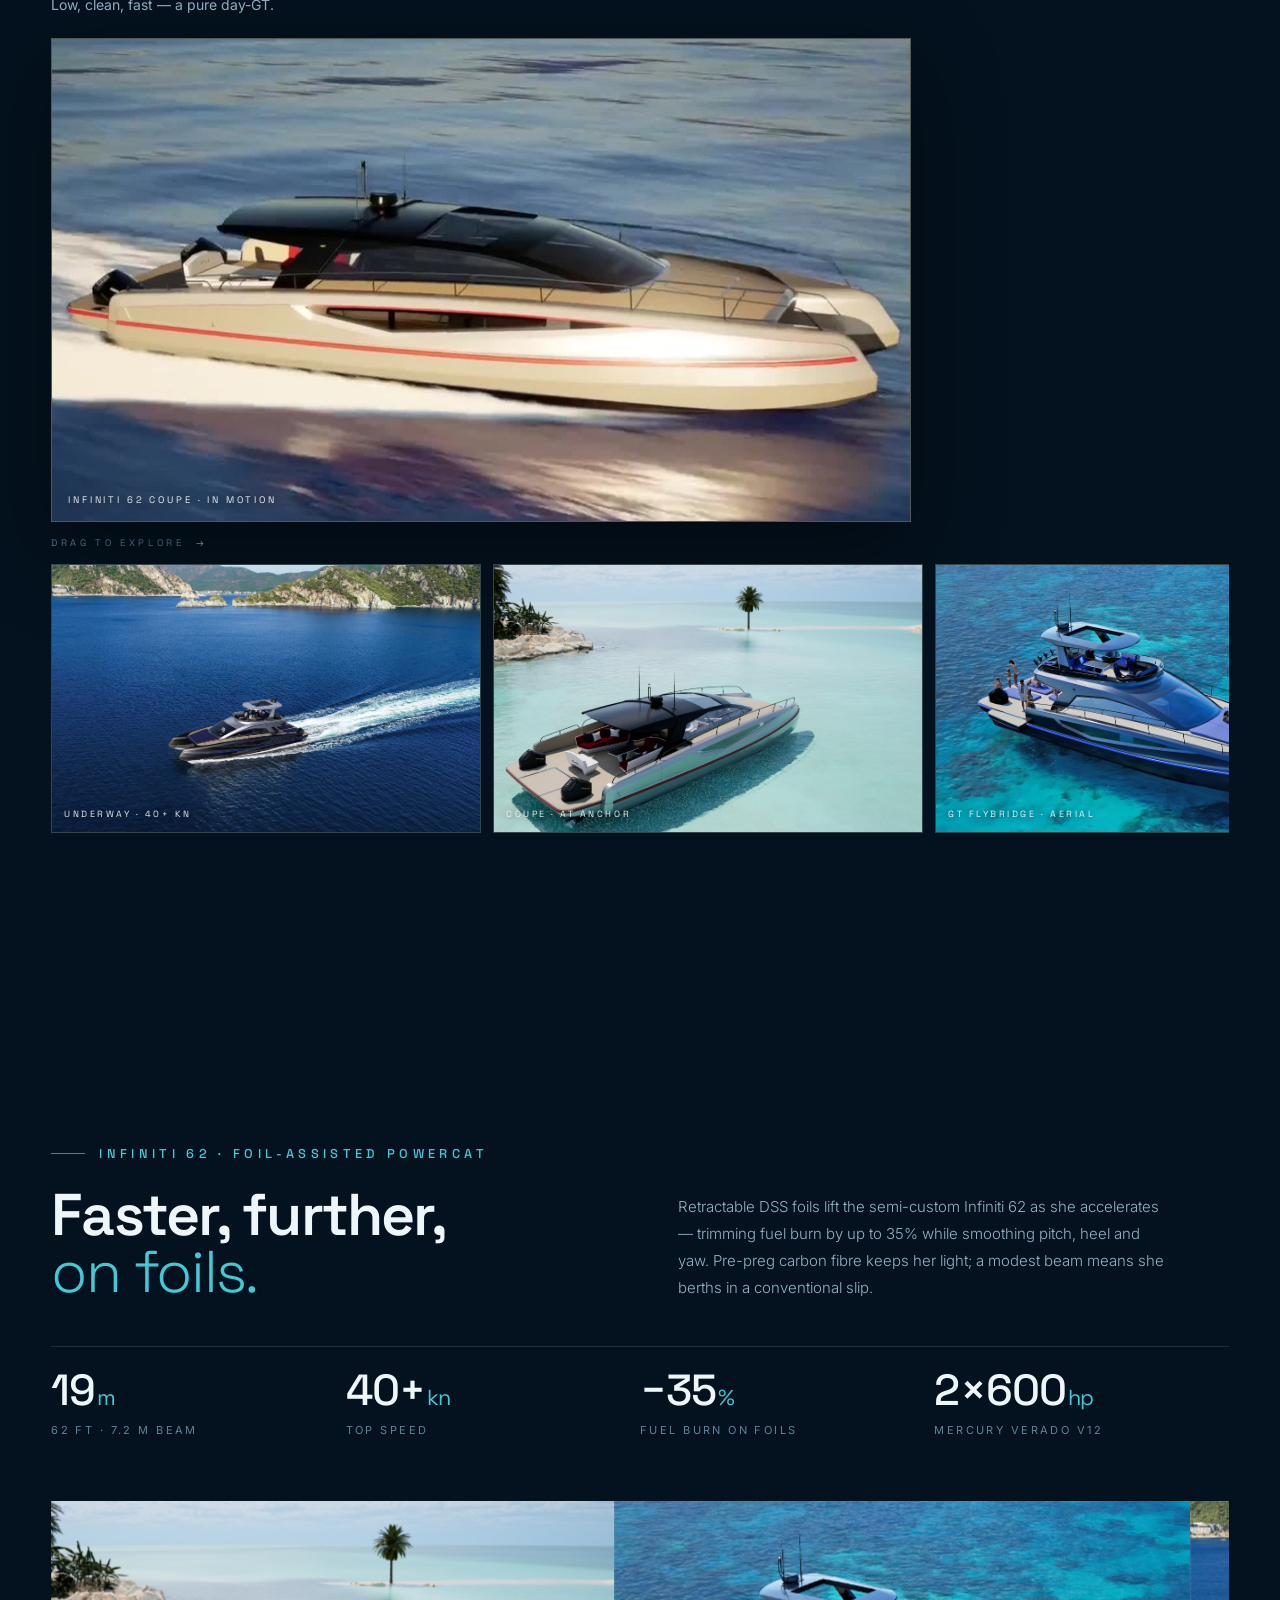
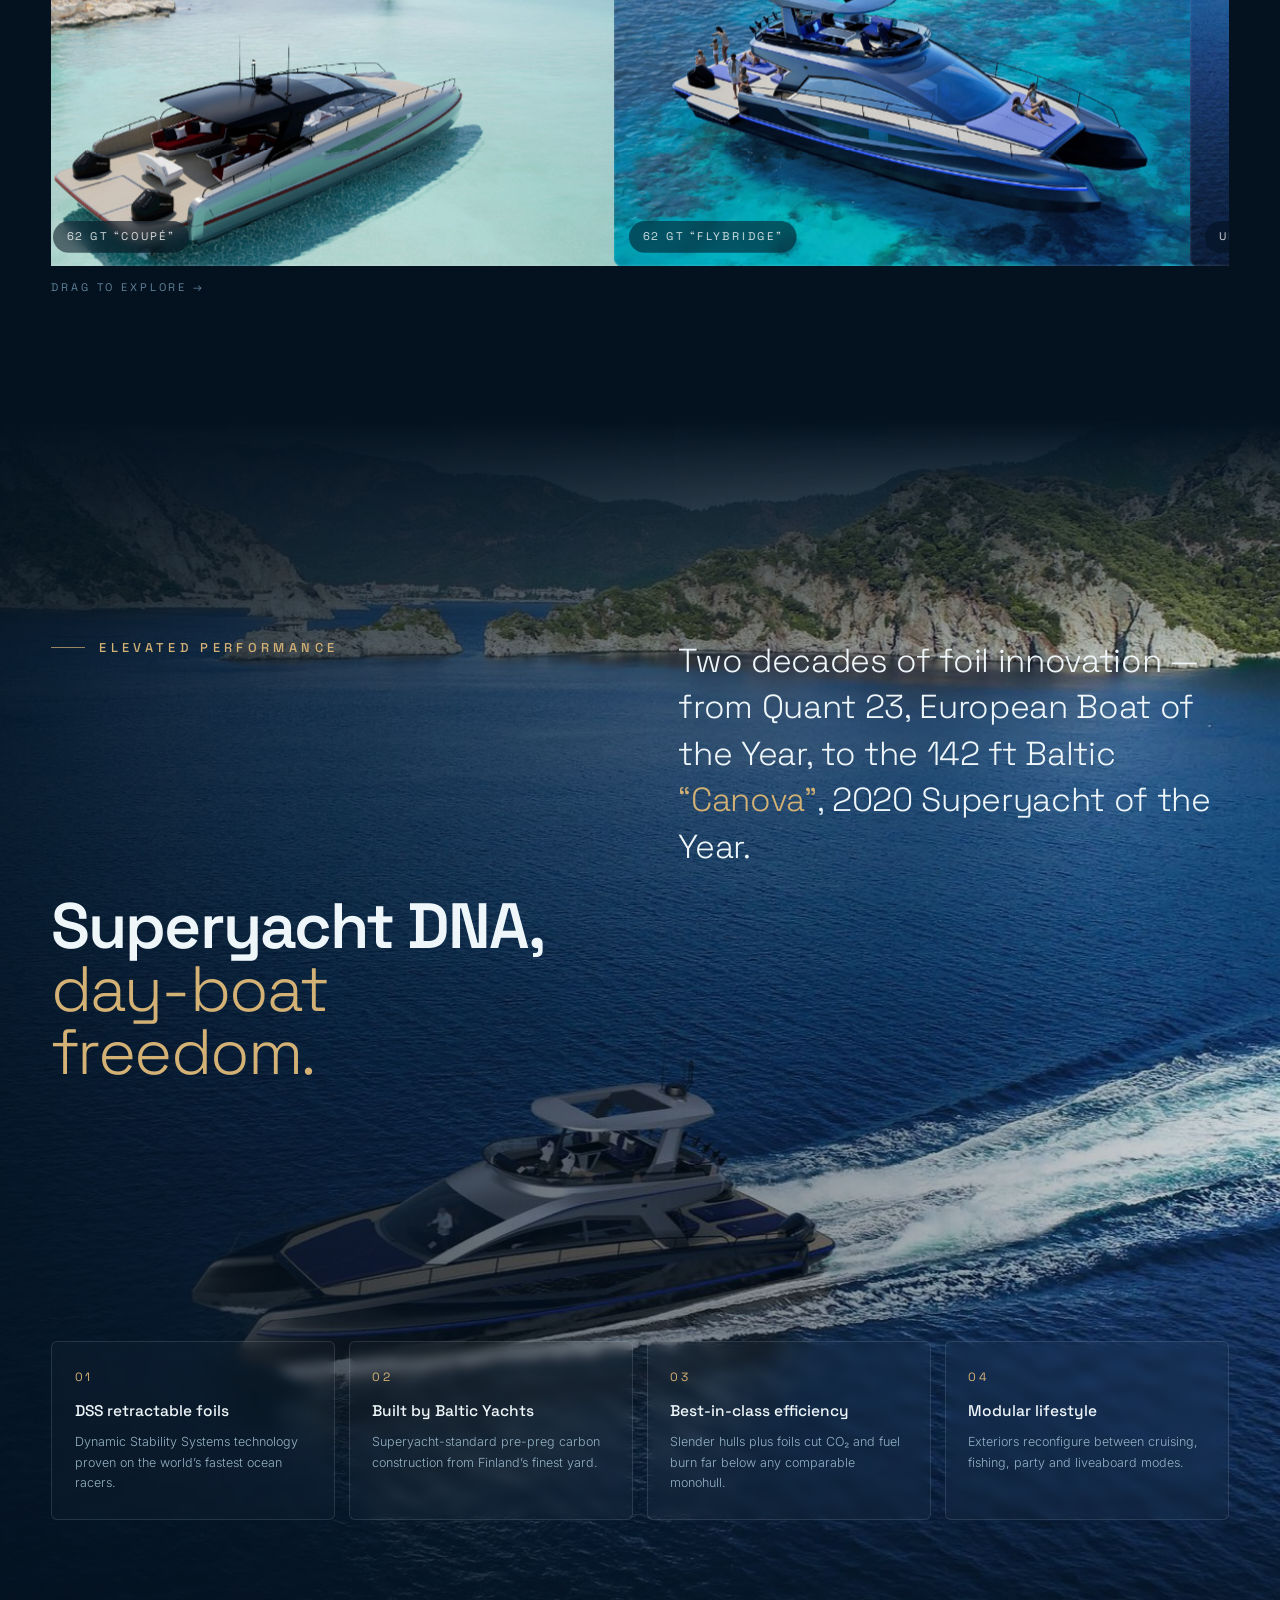
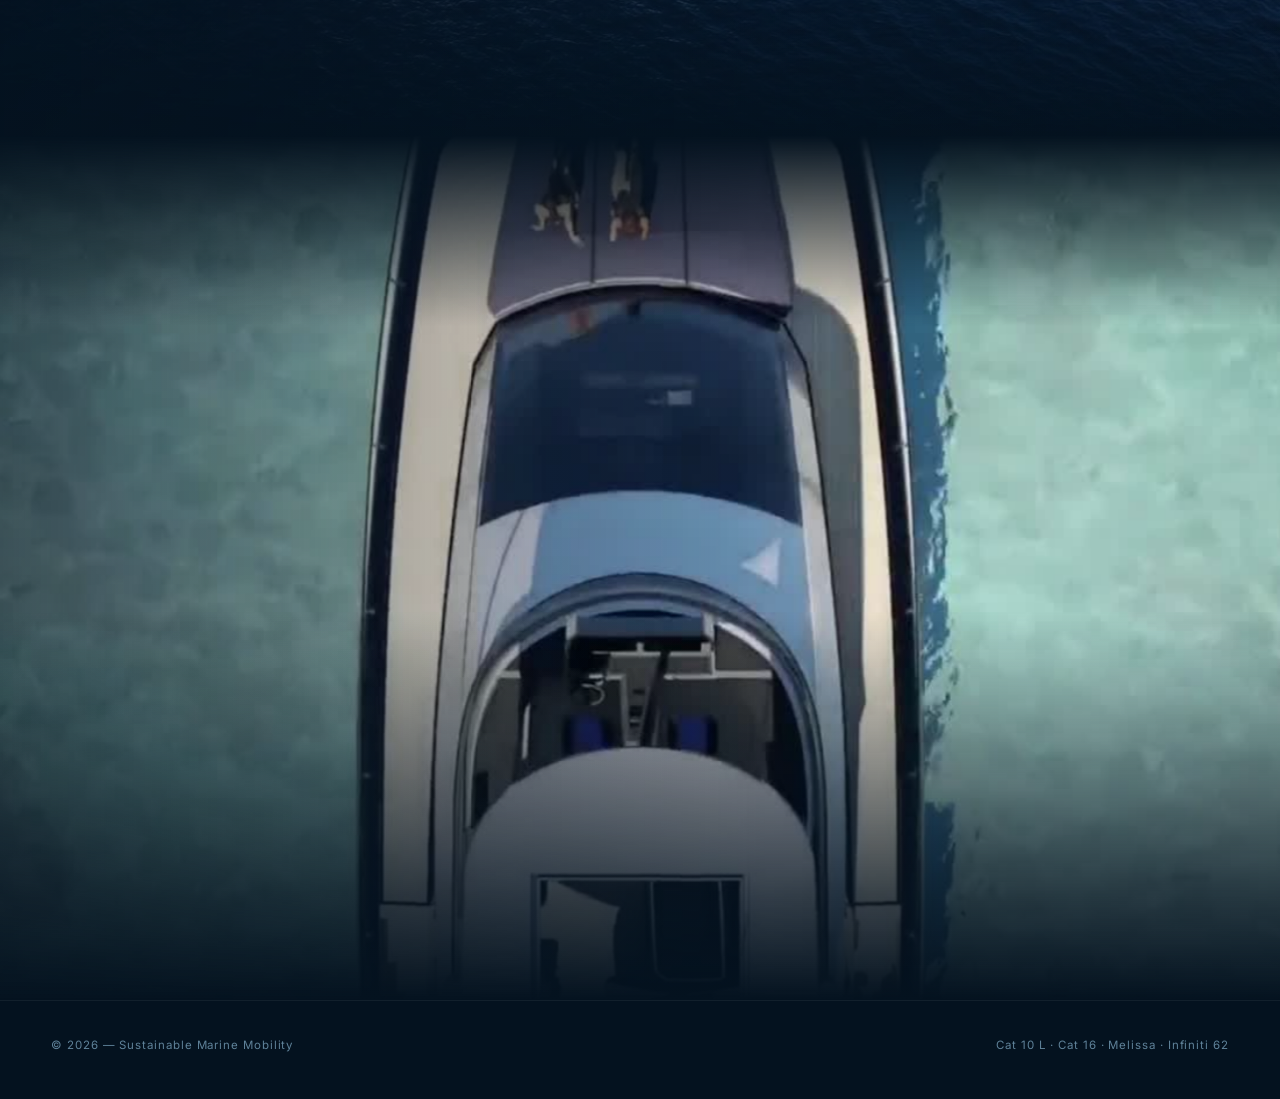
==== commit 2eb0719c: "Add files via upload" ====
--- a/index.html
+++ b/index.html
@@ -73,5 +73,140 @@
         else addEventListener('load', function(){ setTimeout(boot, 300); });
       })();
     </script>
+    <!-- Infiniti media (Claude): contained video plate + Coupe/GT toggle + drag carousel, styled in the friend's tokens -->
+    <style id="inf-css">
+      .inf-media{width:min(1240px,92vw);margin:38px 0 0}
+      .inf-toggle{display:inline-flex;border:1px solid #d4b17459;margin-bottom:16px}
+      .inf-toggle button{font-family:var(--display,"Space Grotesk"),sans-serif;font-size:10px;letter-spacing:.28em;text-transform:uppercase;color:var(--muted,#93b2c4);background:none;border:0;padding:12px 22px;cursor:pointer;transition:.3s}
+      .inf-toggle button.on{background:var(--brass,#d4b174);color:var(--bg,#04121f)}
+      .inf-note{font-family:var(--sans,"Inter"),sans-serif;font-size:14px;line-height:1.6;color:var(--muted,#93b2c4);margin:0 0 22px;max-width:560px}
+      .inf-plate{position:relative;width:min(860px,100%);aspect-ratio:16/9;border:1px solid #d4b17459;overflow:hidden;background:var(--panel,#0a2940);box-shadow:0 30px 80px #00000073}
+      .inf-plate video,.inf-plate .inf-poster{position:absolute;inset:0;width:100%;height:100%;object-fit:cover}
+      .inf-plate .inf-poster{background-size:cover;background-position:center;transition:opacity .6s}
+      .inf-plate video{opacity:0;transition:opacity .8s}
+      .inf-plate.playing video{opacity:1}
+      .inf-plate.playing .inf-poster{opacity:0}
+      .inf-plate .inf-cap{position:absolute;left:16px;bottom:14px;z-index:3;font-family:var(--display,"Space Grotesk"),sans-serif;font-size:9.5px;letter-spacing:.3em;color:#eef6faf2;text-transform:uppercase;text-shadow:0 1px 10px #000c}
+      .inf-plate .inf-grain{position:absolute;inset:0;z-index:2;pointer-events:none;opacity:.07;mix-blend-mode:overlay;background-image:url("data:image/svg+xml,%3Csvg xmlns='http://www.w3.org/2000/svg' width='120' height='120'%3E%3Cfilter id='n'%3E%3CfeTurbulence type='fractalNoise' baseFrequency='0.9' numOctaves='2'/%3E%3C/filter%3E%3Crect width='120' height='120' filter='url(%23n)' opacity='0.9'/%3E%3C/svg%3E")}
+      .inf-strip-wrap{width:min(1240px,92vw);margin:14px 0 4px}
+      .inf-hint{font-family:var(--display,"Space Grotesk"),sans-serif;font-size:9.5px;letter-spacing:.38em;color:var(--faint,#5f8299);text-transform:uppercase;display:flex;align-items:center;gap:12px;margin-bottom:14px}
+      .inf-hint::after{content:"\2192";color:var(--brass,#d4b174)}
+      .inf-strip{display:flex;gap:12px;overflow-x:auto;scroll-snap-type:x mandatory;padding-bottom:10px;cursor:grab;-webkit-overflow-scrolling:touch;scrollbar-width:none;user-select:none}
+      .inf-strip::-webkit-scrollbar{display:none}
+      .inf-strip.drag{cursor:grabbing;scroll-snap-type:none}
+      .inf-frame{position:relative;flex:0 0 min(430px,74vw);aspect-ratio:16/10;scroll-snap-align:start;border:1px solid #d4b17436;overflow:hidden;background:var(--panel,#0a2940)}
+      .inf-frame img{width:100%;height:100%;object-fit:cover;display:block;pointer-events:none}
+      .inf-frame .inf-cap{position:absolute;left:12px;bottom:10px;font-family:var(--display,"Space Grotesk"),sans-serif;font-size:9px;letter-spacing:.28em;color:#eef6faf2;text-transform:uppercase;text-shadow:0 1px 8px #000c}
+      @media (max-width:820px){ .inf-plate{width:100%} .inf-frame{flex:0 0 86vw} }
+    </style>
+    <script id="inf-js">
+      (function(){
+        var C = {
+          coupe:{ vid:'./assets/video/infiniti-coupe.mp4', poster:'./assets/img/poster-coupe.jpg',
+                  cap:'Infiniti 62 Coupe · in motion', note:'Low, clean, fast — a pure day-GT.' },
+          gt:{ vid:'./assets/video/infiniti-gt.mp4', poster:'./assets/img/poster-gt.jpg',
+               cap:'Infiniti 62 GT Flybridge · in motion', note:'An open upper deck and a second helm — more sky, same lines.' }
+        };
+        var FRAMES = [
+          ['inf-fly-run.jpg','Underway · 40+ kn'],
+          ['inf-coupe-beach.jpg','Coupe · at anchor'],
+          ['inf-fly-aerial.jpg','GT Flybridge · aerial'],
+          ['inf-saloon.jpg','Saloon'],
+          ['inf-helm.jpg','Helm'],
+          ['inf-hero.jpg','Profile'],
+          ['inf-aft.jpg','Aft deck']
+        ];
+        function findInf(){
+          var vbands = document.querySelectorAll('.vband');
+          for (var i=0;i<vbands.length;i++){ if (vbands[i].querySelector('video')) return vbands[i]; }
+          return null;
+        }
+        function build(inf){
+          if (!inf || inf.dataset.infMedia) return;
+          var wrap = inf.querySelector('.wrap, .wrap.in') || inf;
+          var lead = inf.querySelector('.lead');
+          if (!wrap) return;
+          inf.dataset.infMedia = '1';
+          // hide friend's full-screen video presentation + their toggle row (keep heading + lead)
+          ['.poster','video','.shade','.verx'].forEach(function(sel){
+            var el = inf.querySelector(sel); if (el) el.style.display='none';
+          });
+          // let the section flow with the taller content
+          inf.style.minHeight='auto'; inf.style.alignItems='stretch';
+          inf.style.paddingTop='120px'; inf.style.paddingBottom='90px'; inf.style.background='var(--bg,#04121f)';
+
+          // ---- video plate + toggle ----
+          var media = document.createElement('div'); media.className='inf-media';
+          media.innerHTML =
+            '<div class="inf-toggle">'+
+              '<button data-v="coupe" class="on">Coupe</button>'+
+              '<button data-v="gt">GT Flybridge</button>'+
+            '</div>'+
+            '<p class="inf-note"></p>'+
+            '<div class="inf-plate">'+
+              '<div class="inf-poster"></div>'+
+              '<video muted loop playsinline preload="none"></video>'+
+              '<div class="inf-grain"></div>'+
+              '<div class="inf-cap"></div>'+
+            '</div>';
+          (lead && lead.parentNode===wrap ? lead.nextSibling : null)
+            ? wrap.insertBefore(media, lead.nextSibling) : wrap.appendChild(media);
+
+          var video = media.querySelector('video');
+          var poster = media.querySelector('.inf-poster');
+          var cap = media.querySelector('.inf-cap');
+          var note = media.querySelector('.inf-note');
+          var plate = media.querySelector('.inf-plate');
+          var started=false;
+          function set(v){
+            var d=C[v];
+            poster.style.backgroundImage="url('"+d.poster+"')";
+            cap.textContent=d.cap; note.textContent=d.note;
+            video.src=d.vid; if(started){ video.load(); video.play().catch(function(){}); }
+          }
+          media.querySelectorAll('.inf-toggle button').forEach(function(btn){
+            btn.addEventListener('click', function(){
+              media.querySelectorAll('.inf-toggle button').forEach(function(b){b.classList.remove('on');});
+              btn.classList.add('on'); set(btn.getAttribute('data-v'));
+            });
+          });
+          set('coupe');
+          new IntersectionObserver(function(es){ es.forEach(function(e){
+            if(e.isIntersecting){ if(!started){started=true; video.load();} video.play().then(function(){plate.classList.add('playing');}).catch(function(){}); }
+            else video.pause();
+          });},{threshold:.3}).observe(plate);
+
+          // ---- drag carousel ----
+          var sw = document.createElement('div'); sw.className='inf-strip-wrap';
+          var html = '<div class="inf-hint">Drag to explore</div><div class="inf-strip">';
+          FRAMES.forEach(function(f){
+            html += '<div class="inf-frame"><img src="./assets/img/'+f[0]+'" alt="" loading="lazy"><div class="inf-cap">'+f[1]+'</div></div>';
+          });
+          html += '</div>';
+          sw.innerHTML = html;
+          wrap.appendChild(sw);
+          var strip = sw.querySelector('.inf-strip');
+          var down=false, sx=0, sl=0;
+          strip.addEventListener('pointerdown', function(e){ down=true; sx=e.clientX; sl=strip.scrollLeft; strip.classList.add('drag'); strip.setPointerCapture(e.pointerId); });
+          strip.addEventListener('pointermove', function(e){ if(!down)return; strip.scrollLeft = sl-(e.clientX-sx); });
+          var up=function(){ down=false; strip.classList.remove('drag'); };
+          strip.addEventListener('pointerup',up); strip.addEventListener('pointercancel',up);
+        }
+        function boot(){
+          var tries=0;
+          var iv=setInterval(function(){
+            var inf=findInf();
+            if(inf){ build(inf); }
+            if(++tries>12) clearInterval(iv);
+          }, 500);
+          // re-inject if React re-renders the section
+          new MutationObserver(function(){ var inf=findInf(); if(inf && !inf.dataset.infMedia) build(inf); })
+            .observe(document.getElementById('root')||document.body, {childList:true, subtree:true});
+        }
+        if(document.readyState==='complete') setTimeout(boot,400);
+        else addEventListener('load', function(){ setTimeout(boot,400); });
+      })();
+    </script>
+
   </body>
 </html>
